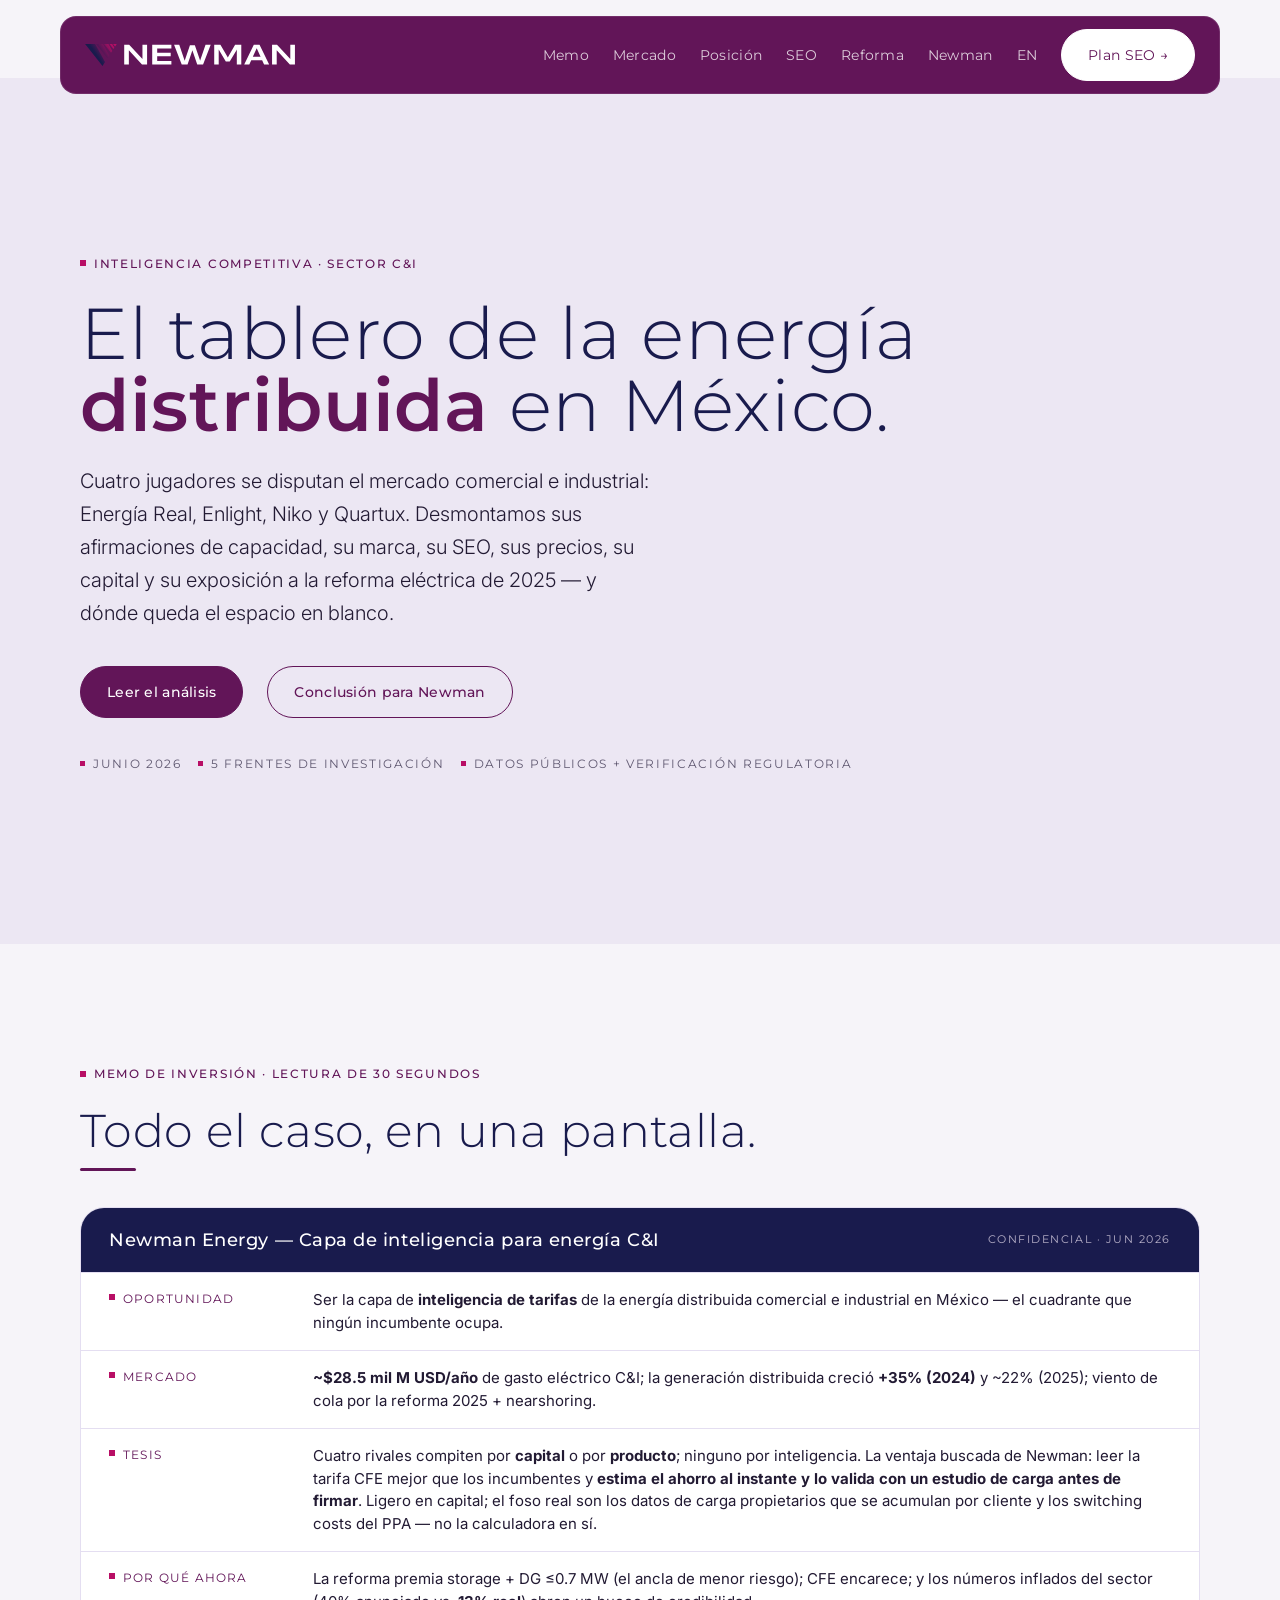
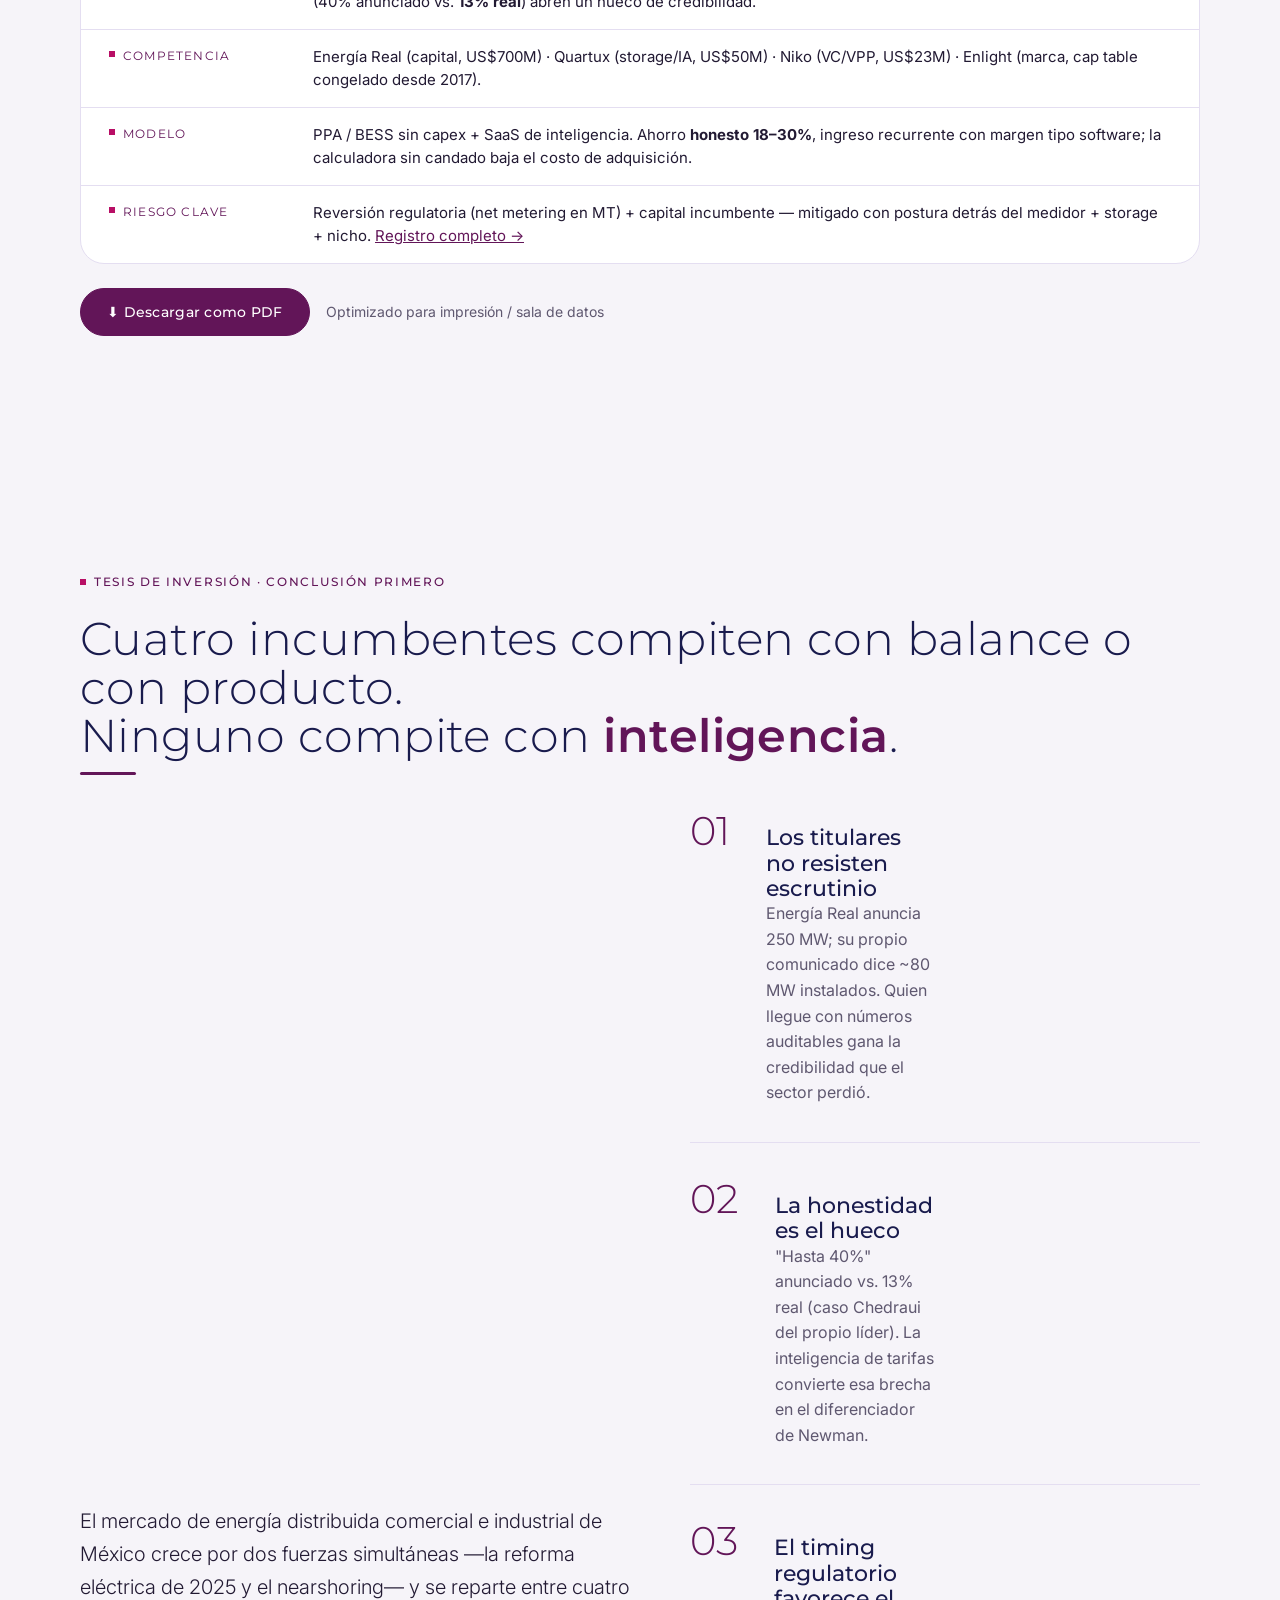
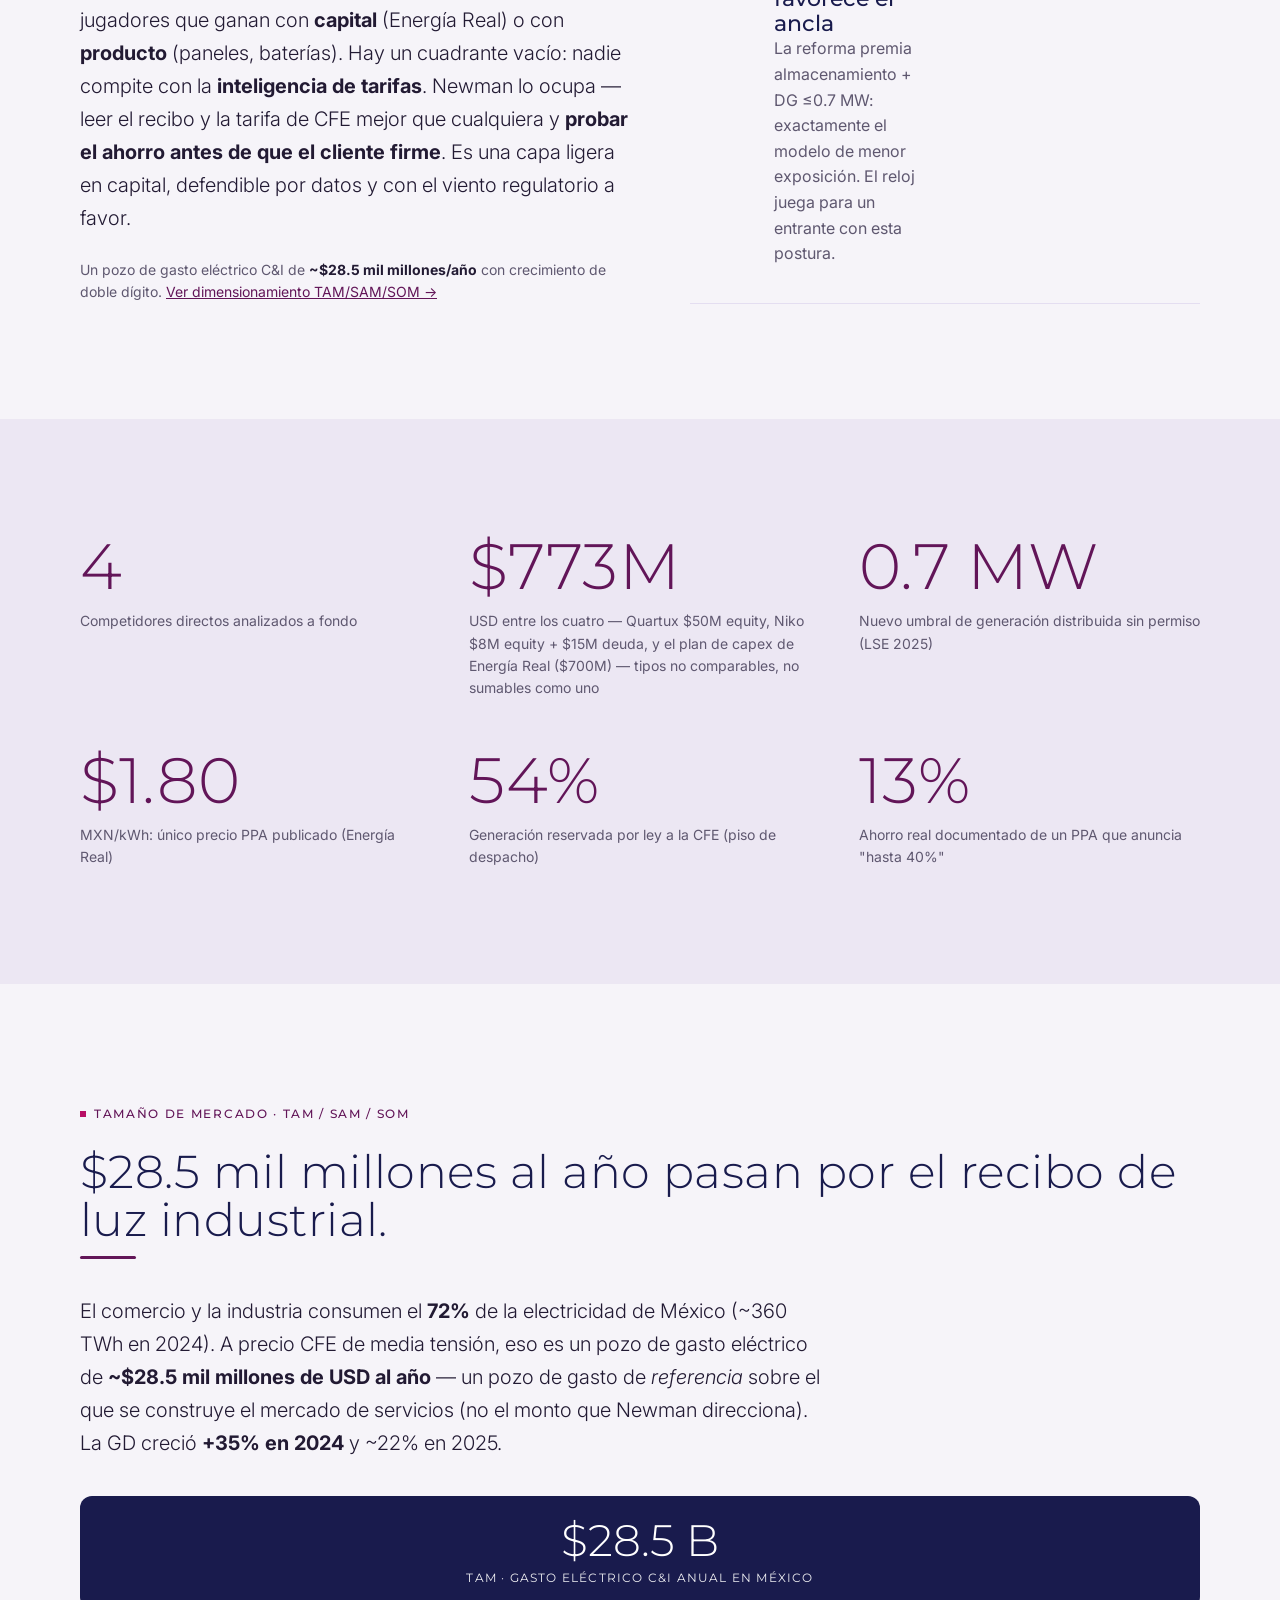
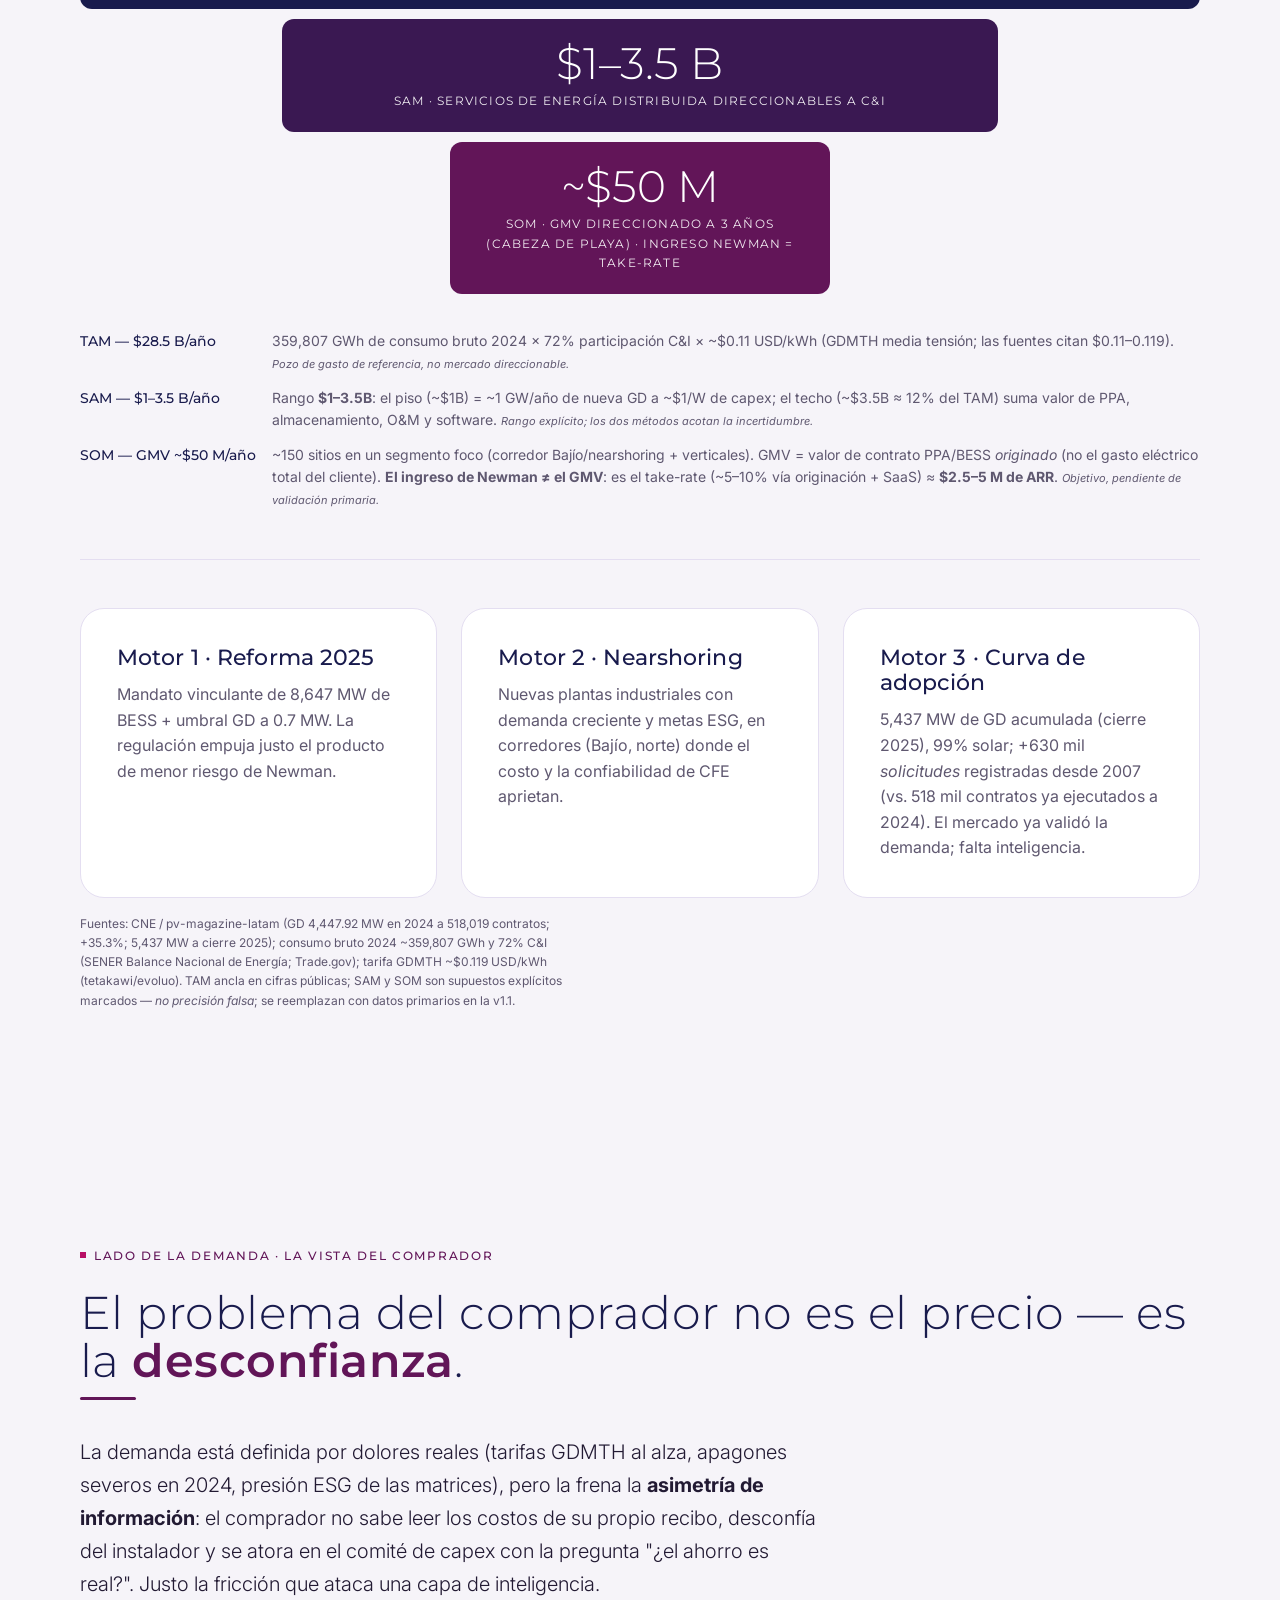
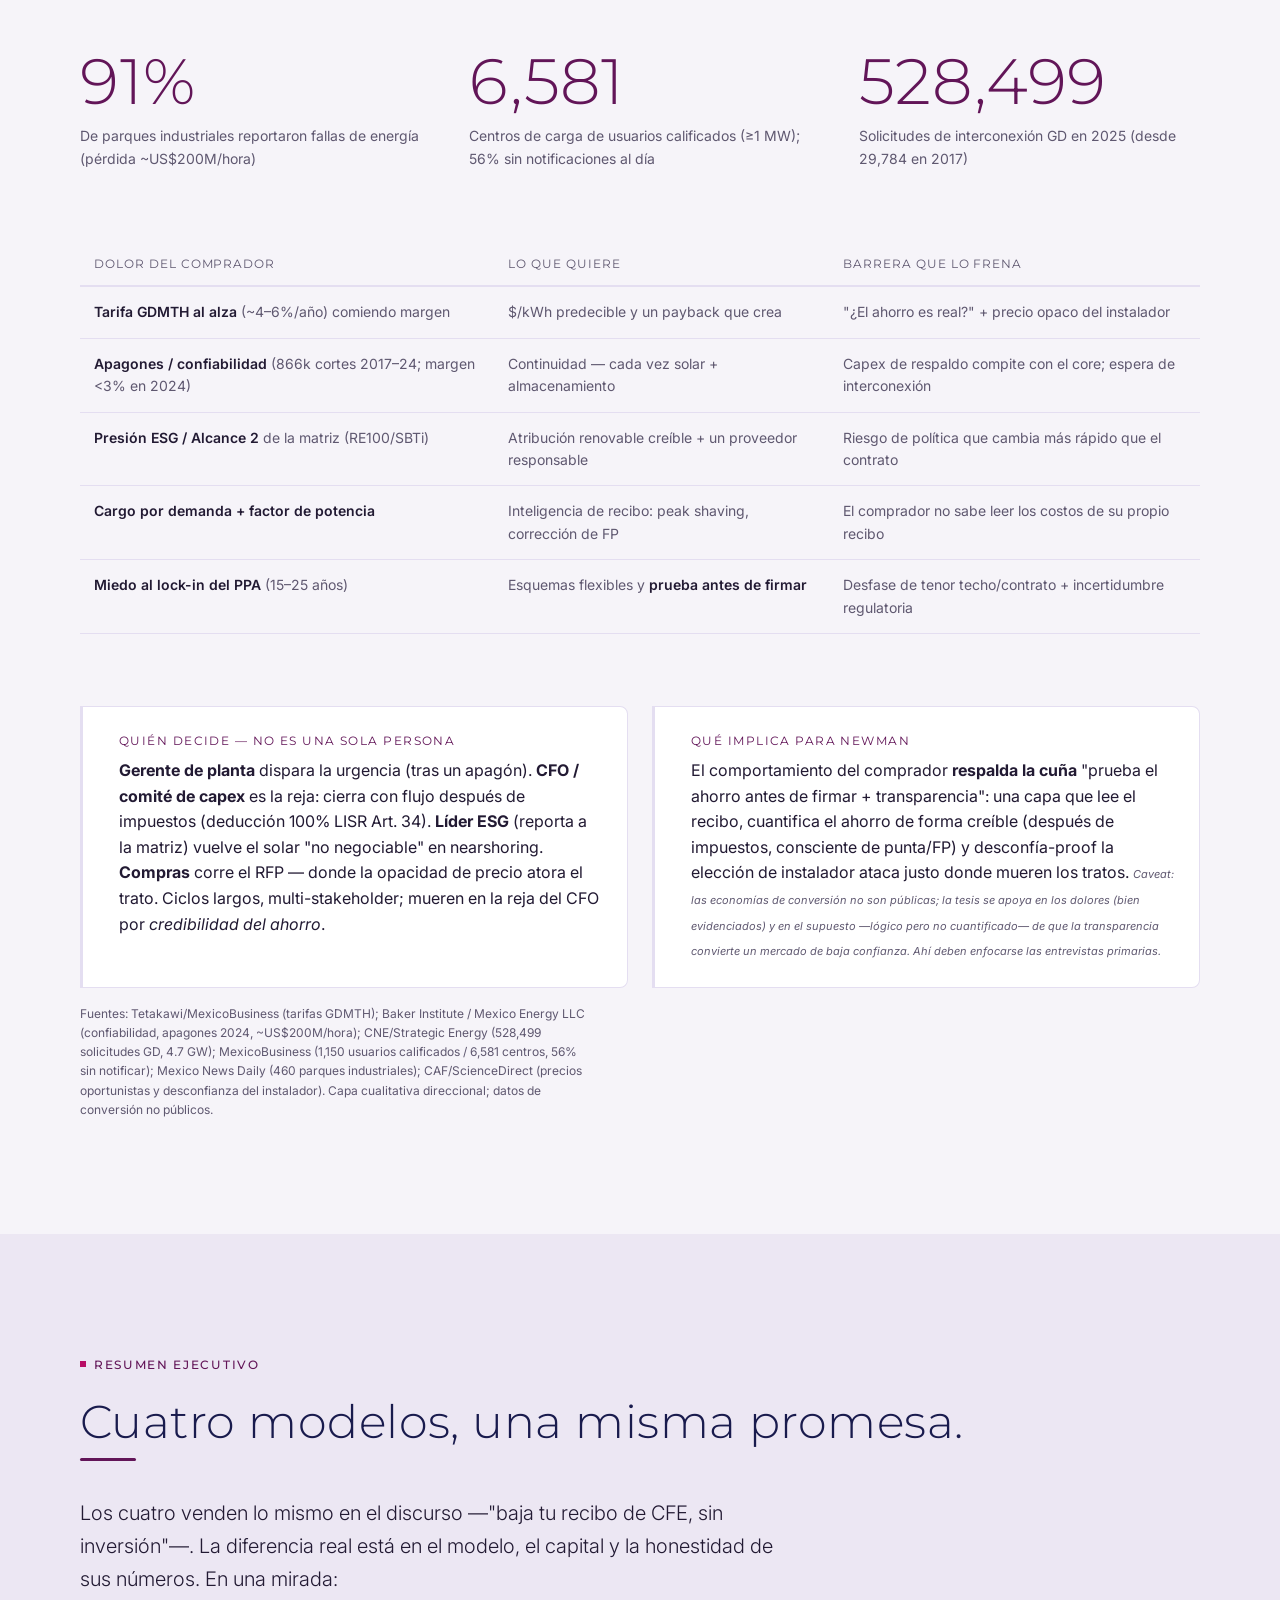
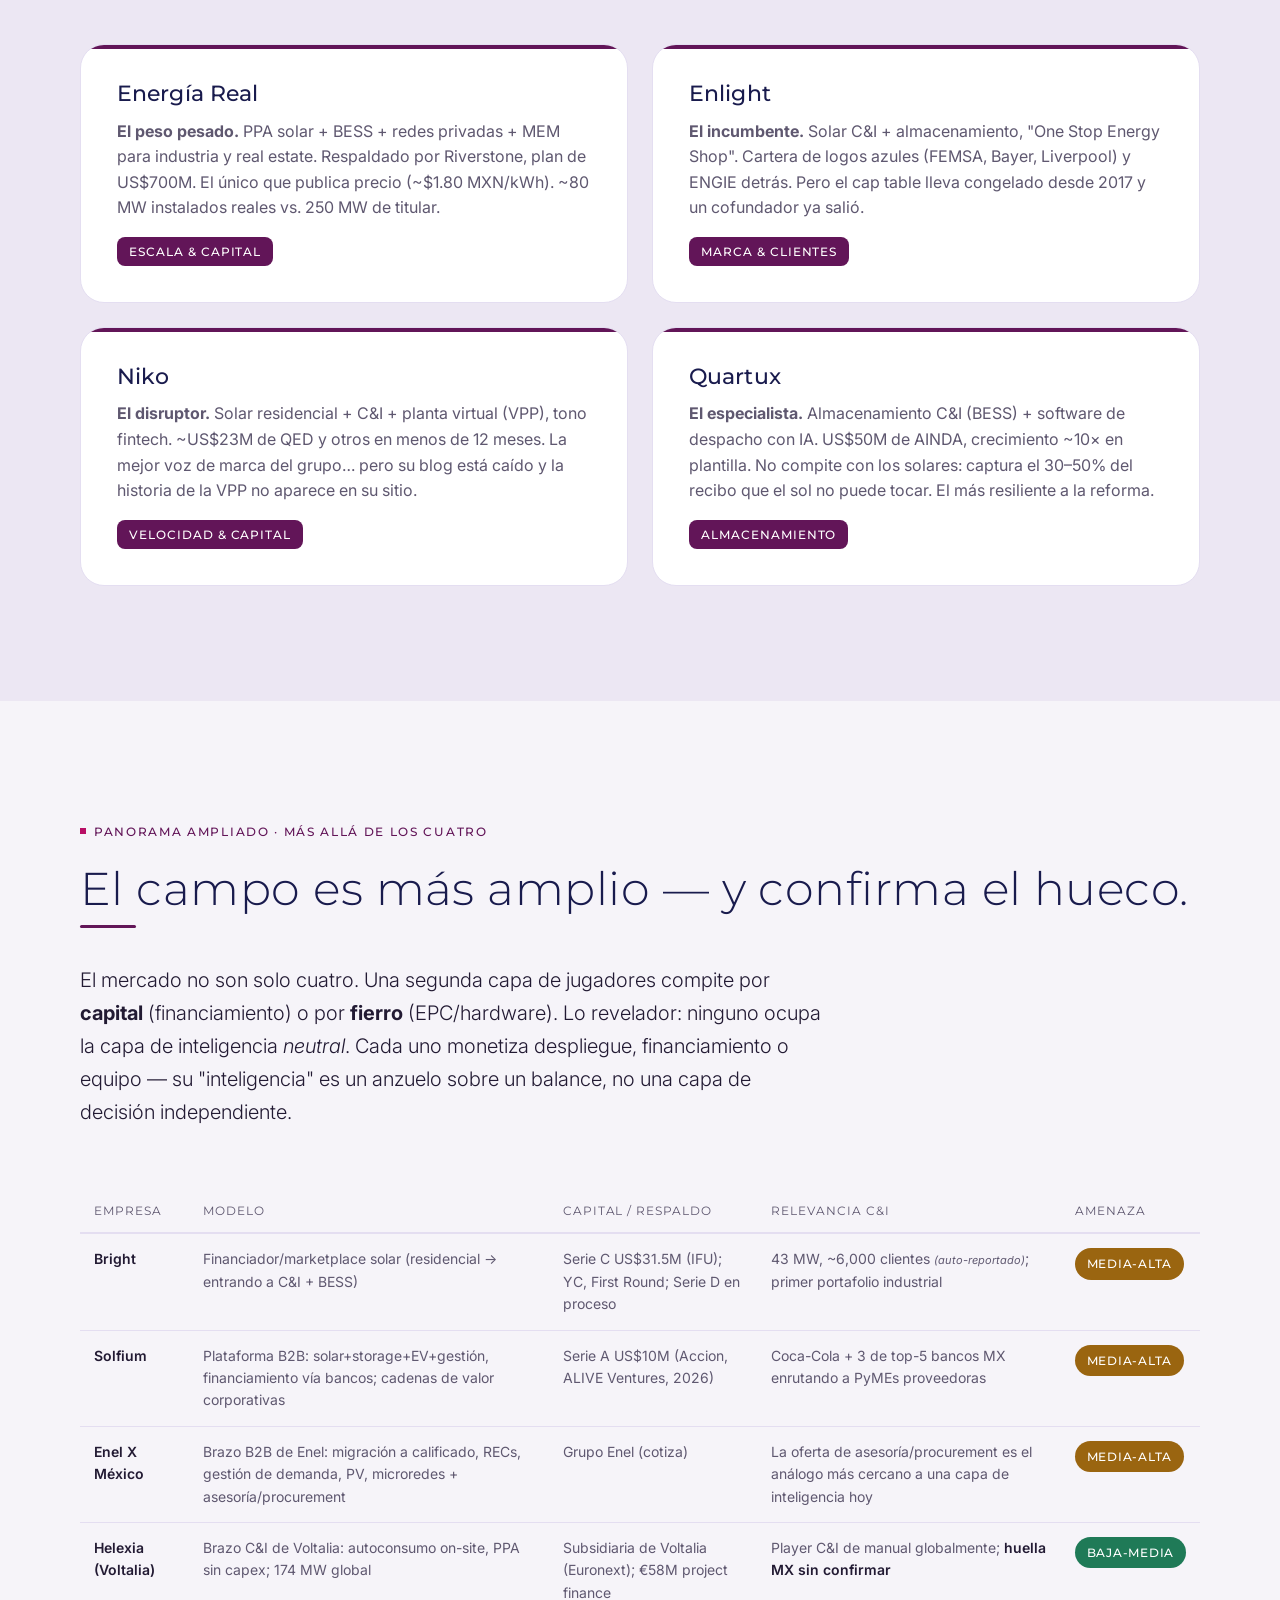
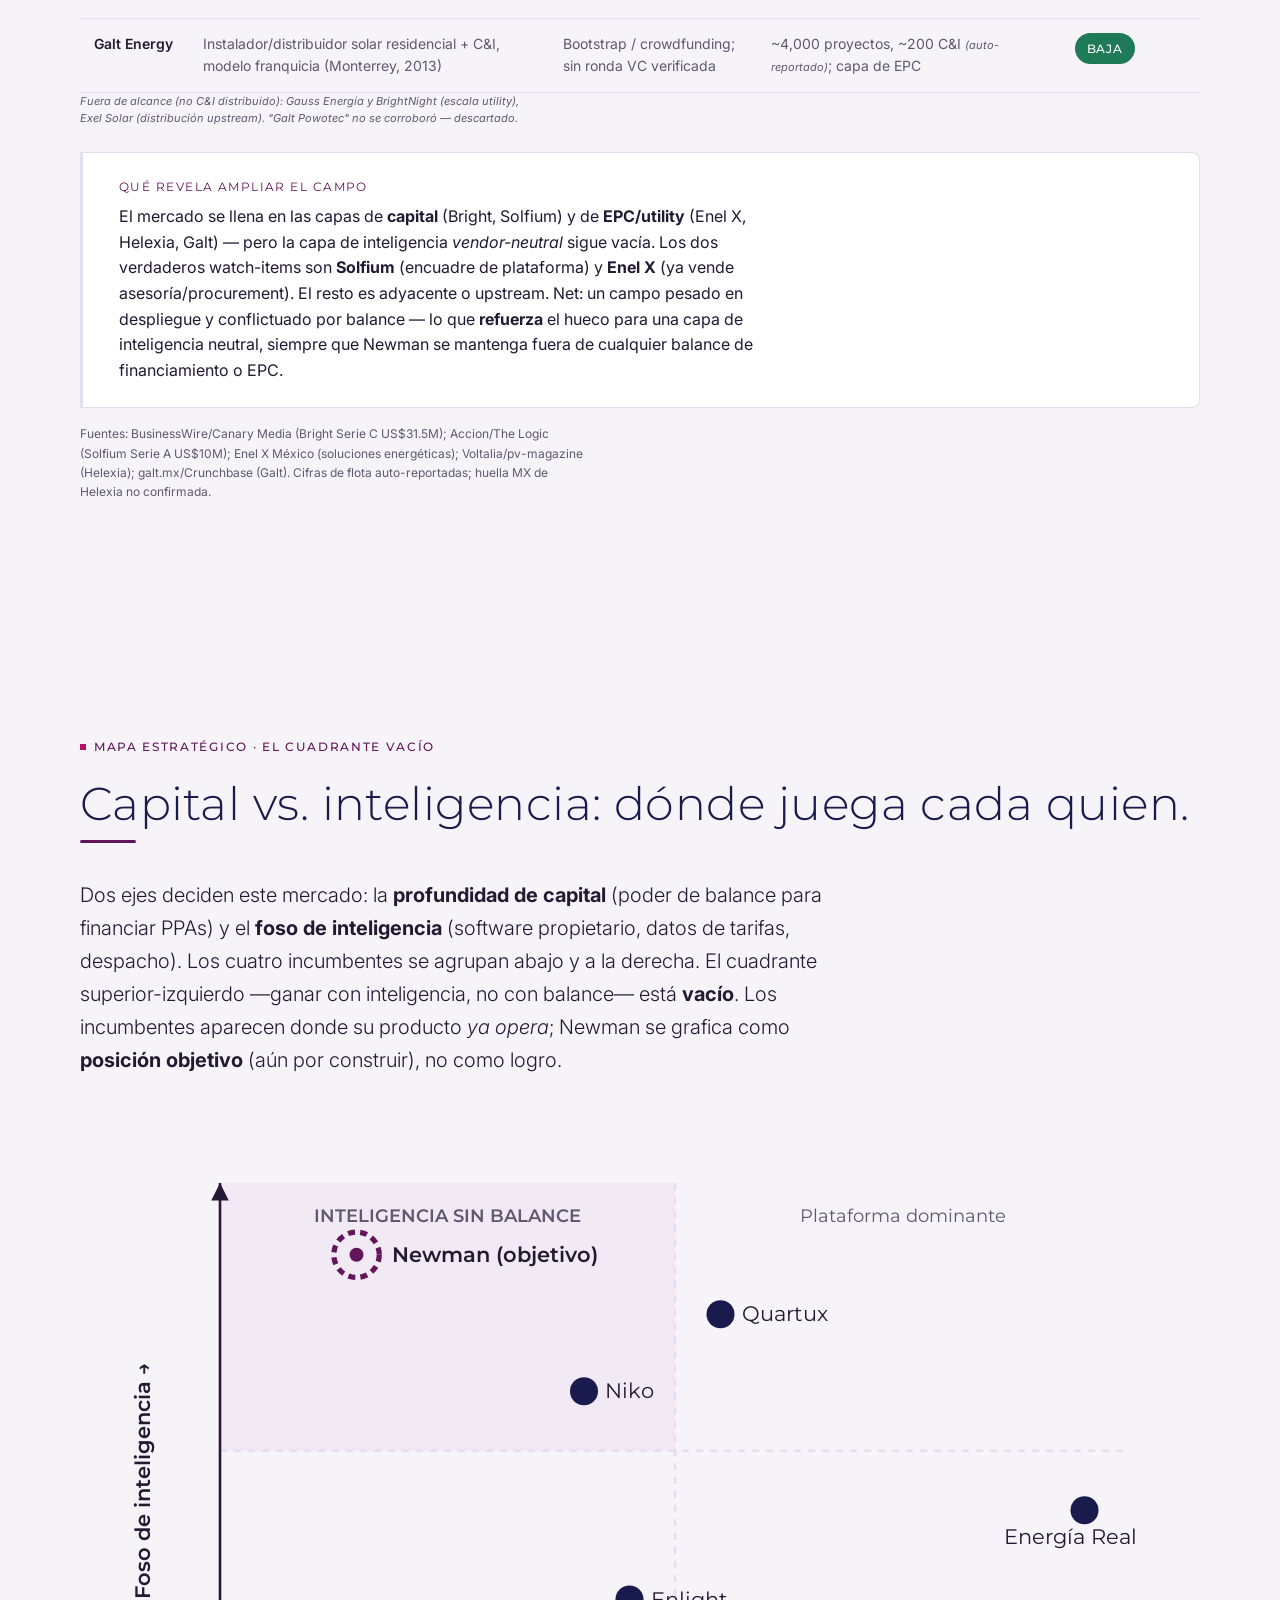
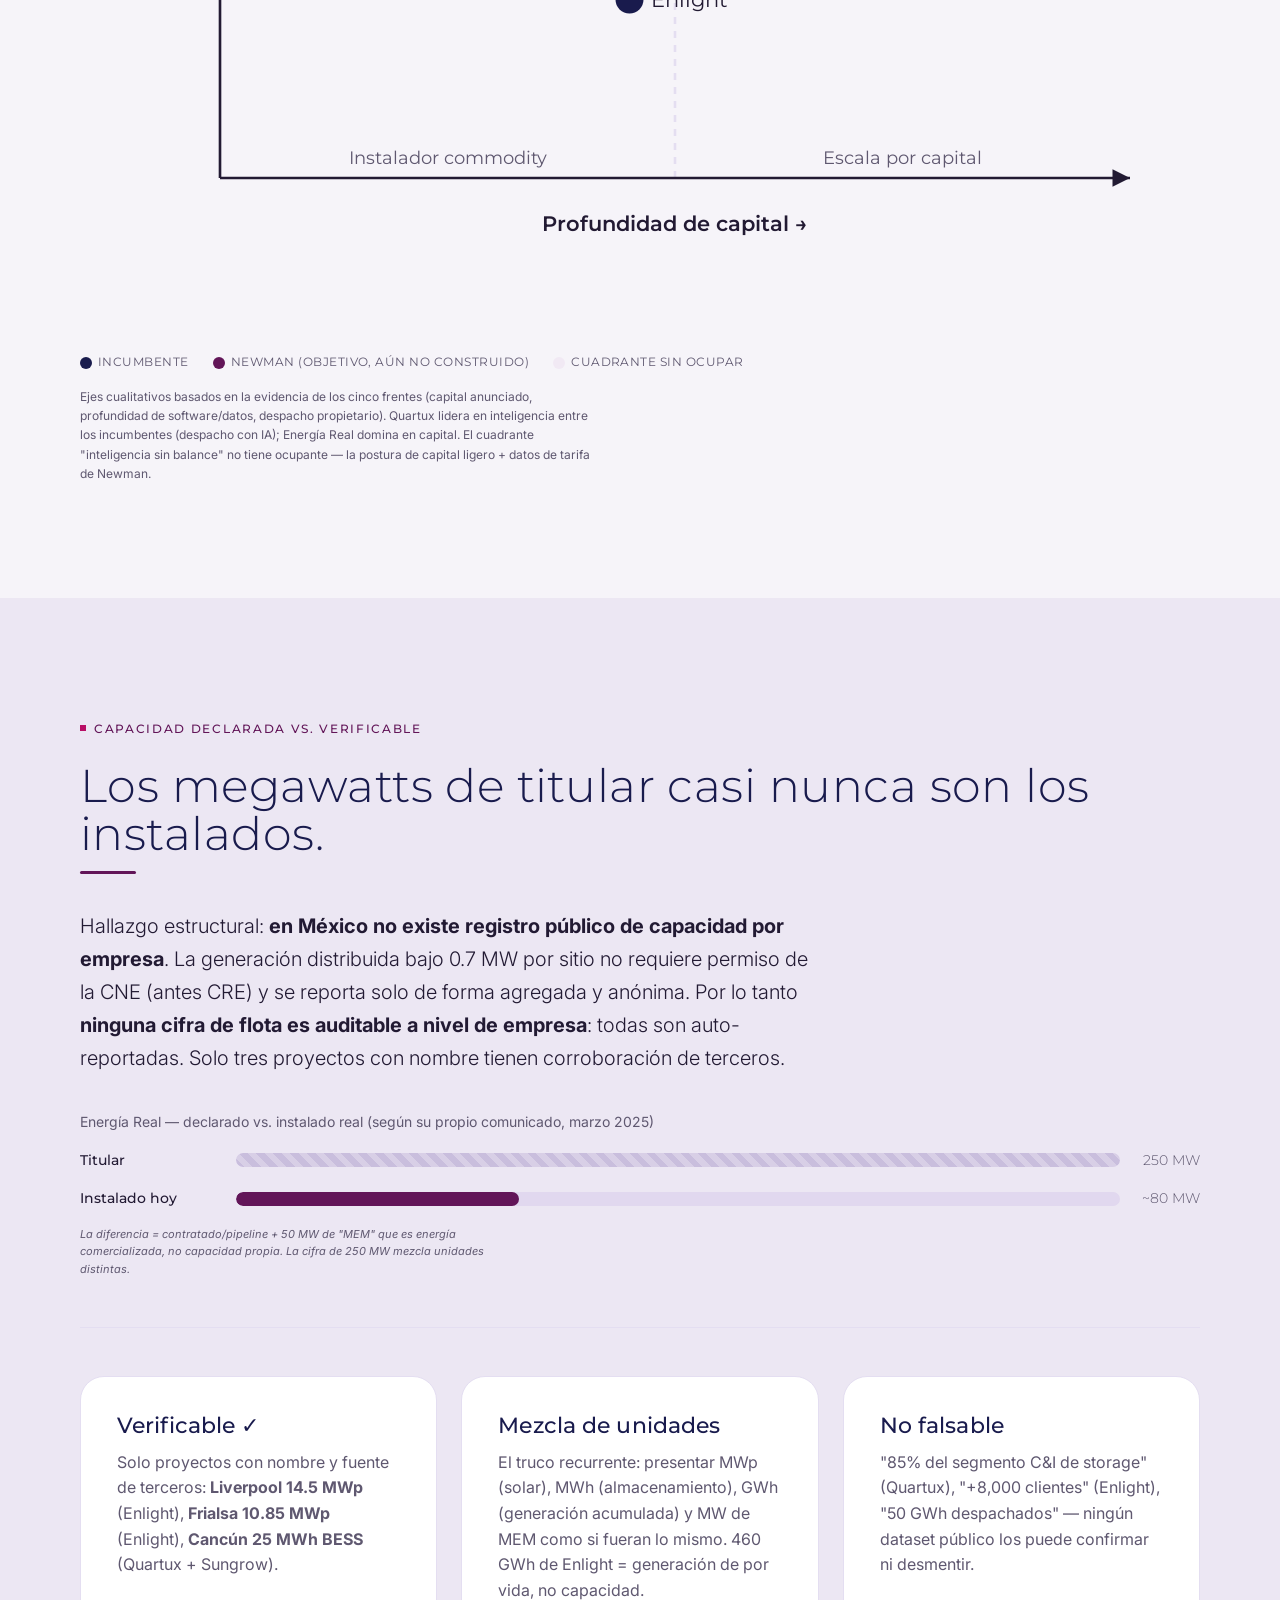
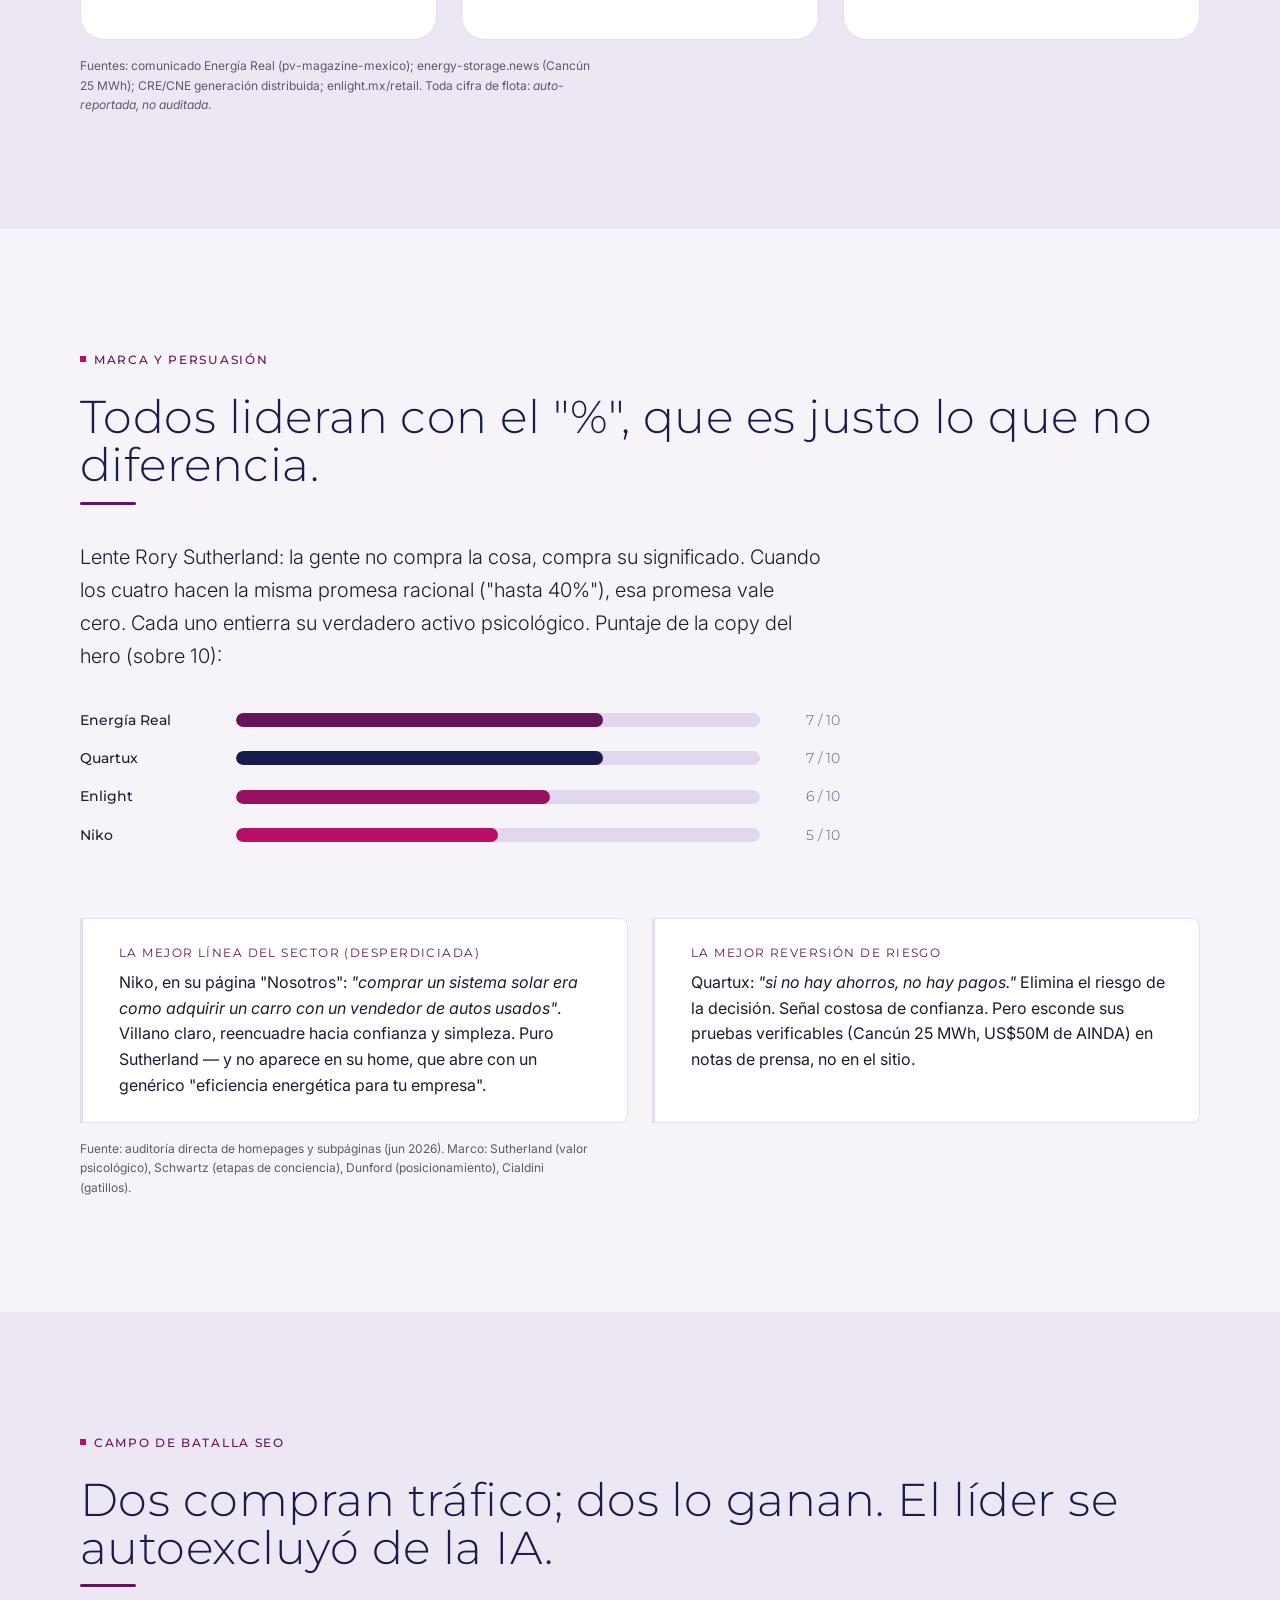
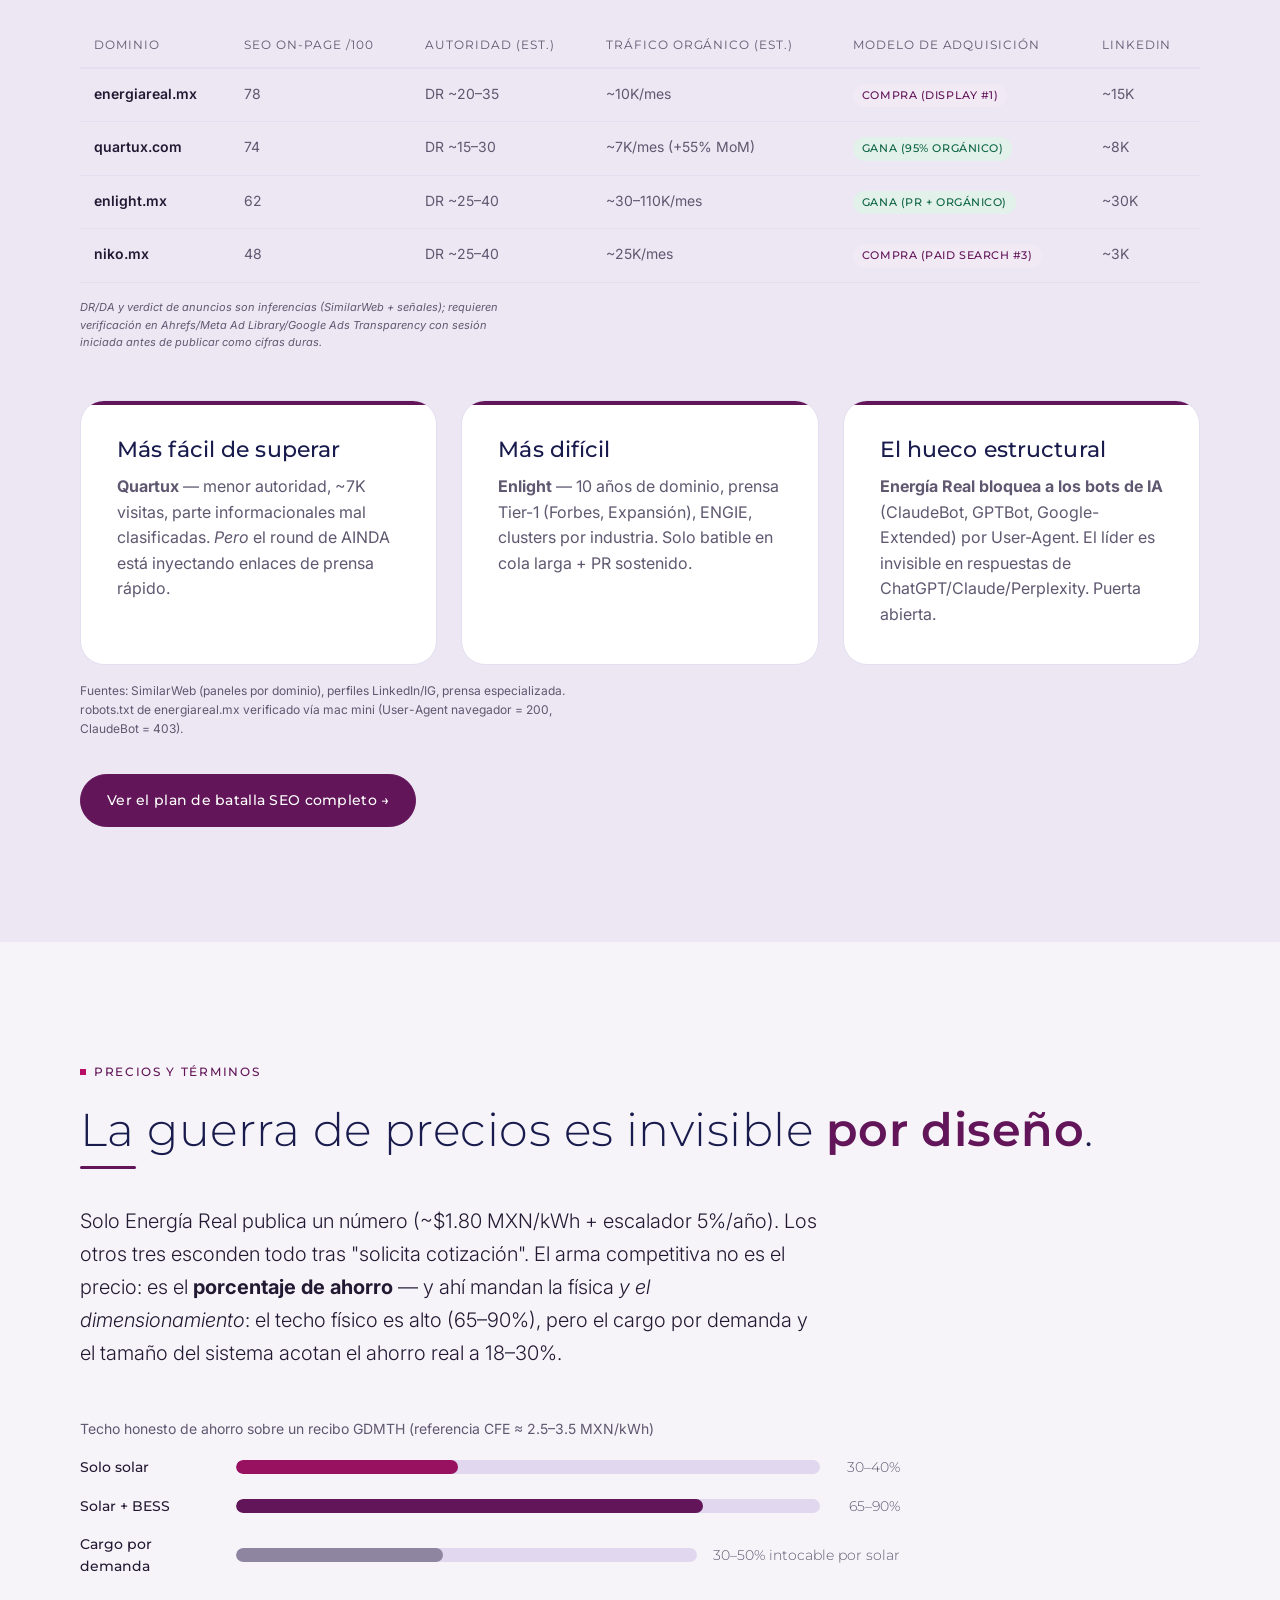
==== index.html @ 97452b2e "Iteration 20: primary-data finding — widening retail-wholesale markup (ES+EN) Computed live from New" ====
<!DOCTYPE html>
<html lang="es-MX">
<head>
<meta charset="UTF-8">
<meta name="viewport" content="width=device-width, initial-scale=1.0">
<title>Inteligencia Competitiva · Energía C&I México 2026 | Newman Energy</title>
<meta name="description" content="Análisis competitivo del sector de energía distribuida C&I en México 2026: Energía Real, Enlight, Niko y Quartux. Capacidad, marca, SEO, precios, capital y exposición regulatoria. Por Newman Energy.">
<meta property="og:title" content="Inteligencia Competitiva · Energía C&I México 2026">
<meta property="og:description" content="Capacidad verificada, precios, marca, SEO y reforma eléctrica. Los 4 jugadores del sector C&I en México, analizados.">
<meta property="og:type" content="article">
<meta property="og:url" content="https://lopezpalacios.github.io/newman-competitive-report/">
<meta property="og:image" content="https://lopezpalacios.github.io/newman-competitive-report/og-image.jpg">
<meta name="twitter:card" content="summary_large_image">
<meta name="twitter:title" content="Inteligencia Competitiva · Energía C&I México 2026">
<meta name="twitter:description" content="Capacidad verificada, precios, marca, SEO y reforma. Los 4 jugadores del sector C&I en México, analizados — y el hueco que ocupa Newman.">
<link rel="alternate" hreflang="es-mx" href="https://lopezpalacios.github.io/newman-competitive-report/">
<link rel="alternate" hreflang="en" href="https://lopezpalacios.github.io/newman-competitive-report/en.html">
<link rel="alternate" hreflang="x-default" href="https://lopezpalacios.github.io/newman-competitive-report/">
<link rel="preconnect" href="https://fonts.googleapis.com">
<link rel="preconnect" href="https://fonts.gstatic.com" crossorigin>
<link href="https://fonts.googleapis.com/css2?family=Montserrat:wght@200;300;400;500;600;700;800&family=Inter:wght@300;400;500;600&display=swap" rel="stylesheet">
<link rel="stylesheet" href="newman.css">
<style>
  /* ---- report-specific data-viz layer · v3 palette (solid accent, no gradient) ---- */
  .eyebrow-meta{display:flex;gap:var(--s-16);flex-wrap:wrap;font-family:var(--display);font-size:var(--text-label);letter-spacing:.14em;text-transform:uppercase;color:var(--muted);margin-top:var(--s-36)}
  .eyebrow-meta span{display:inline-flex;align-items:center;gap:var(--s-8)}
  .eyebrow-meta span::before{content:"";width:5px;height:5px;background:var(--magenta)}

  /* card with thin accent top edge (replaces old gradient card) */
  .card-top{position:relative;overflow:hidden}
  .card-top::before{content:"";position:absolute;inset:0 0 auto 0;height:4px;background:var(--accent)}

  /* horizontal bar chart */
  .chart{margin-top:var(--s-36)}
  .bar-row{display:grid;grid-template-columns:140px 1fr auto;align-items:center;gap:var(--s-16);margin-bottom:var(--s-16)}
  .bar-row .lbl{font-family:var(--display);font-size:var(--text-body-sm);font-weight:var(--w-med);color:var(--text)}
  .bar-track{position:relative;height:14px;background:#e1d8ef;border-radius:var(--r-pill);overflow:hidden}
  .bar-fill{position:absolute;inset:0 auto 0 0;width:0;border-radius:var(--r-pill);transition:width .9s cubic-bezier(.22,1,.36,1)}
  .bar-row .val{font-family:var(--display);font-size:var(--text-body-sm);font-weight:var(--w-light);color:var(--muted);min-width:64px;text-align:right}
  .bar-track.dual .bar-fill.claim{background:repeating-linear-gradient(45deg,#c9bedd,#c9bedd 6px,#d8cfe6 6px,#d8cfe6 12px);z-index:1}
  .bar-track.dual .bar-fill.real{background:var(--accent);z-index:2}
  .c-er{background:#621558}.c-en{background:#981060}.c-ni{background:#B80E65}.c-qx{background:#191B4D}.c-nm{background:#621558}.c-grey{background:#8E86A0}

  /* exposure heatmap matrix */
  .matrix{width:100%;border-collapse:separate;border-spacing:6px;margin-top:var(--s-24)}
  .matrix th{font-family:var(--display);font-weight:var(--w-reg);font-size:var(--text-label);letter-spacing:.1em;text-transform:uppercase;color:var(--muted);text-align:left;padding:8px}
  .matrix td{padding:14px 16px;border-radius:var(--r-sm);font-size:var(--text-body-sm);vertical-align:top;color:var(--muted)}
  .matrix td.co{font-family:var(--display);font-weight:var(--w-med);color:#fff;min-width:120px}
  .risk{font-family:var(--display);font-weight:var(--w-med);font-size:var(--text-label);letter-spacing:.06em;text-transform:uppercase;color:#fff;padding:6px 12px;border-radius:var(--r-pill);display:inline-block;white-space:nowrap}
  .risk.low{background:#1f7a57}.risk.med{background:#9a6510}.risk.high{background:#b3382c}.risk.adv{background:#0d6347}

  /* persuasion score dots */
  .score{display:inline-flex;gap:4px;vertical-align:middle}
  .score i{width:11px;height:11px;border-radius:50%;background:#ded5ea;display:inline-block}
  .score i.on{background:var(--accent)}

  /* data table */
  .dtable{width:100%;border-collapse:collapse;margin-top:var(--s-24);font-size:var(--text-body-sm)}
  .dtable th{font-family:var(--display);font-weight:var(--w-reg);font-size:var(--text-label);letter-spacing:.08em;text-transform:uppercase;color:var(--muted);text-align:left;padding:12px 14px;border-bottom:2px solid var(--line)}
  .dtable td{padding:14px 14px;border-bottom:1px solid var(--line);vertical-align:top;color:var(--muted)}
  .dtable tr:hover td{background:var(--accent-tint)}
  .dtable td strong{color:var(--text);font-weight:var(--w-semi)}
  .chip{display:inline-block;font-family:var(--display);font-size:11px;letter-spacing:.05em;text-transform:uppercase;padding:3px 9px;border-radius:var(--r-pill);font-weight:500}
  .chip.buy{background:var(--accent-tint);color:var(--accent)}.chip.earn{background:#e2f1ea;color:#0d6347}
  .chip.up{background:#e2f1ea;color:#0d6347}.chip.flat{background:#f6ece0;color:#8a5a06}

  /* callout */
  .callout{border-left:3px solid var(--accent);background:var(--surface);border:1px solid var(--line);border-left-width:3px;border-radius:0 var(--r-sm) var(--r-sm) 0;padding:var(--s-24) var(--s-24) var(--s-24) var(--s-36);margin-top:var(--s-24)}
  .callout .k{font-family:var(--display);font-size:var(--text-label);letter-spacing:.12em;text-transform:uppercase;color:var(--accent);display:block;margin-bottom:var(--s-8)}
  .callout p{color:var(--text)}

  /* network graph */
  .netwrap{margin-top:var(--s-36);overflow-x:auto}
  .netgraph{min-width:680px;width:100%;height:auto}
  .netgraph .edge{stroke:#cabfdd;stroke-width:1.5}
  .netgraph .edge.dim{stroke-dasharray:4 4;stroke:#d8cfe6}
  .netgraph .node-co{fill:#191B4D}
  .netgraph .node-inv{fill:#fff;stroke:#cabfdd;stroke-width:1.5}
  .netgraph .node-hw{fill:#F1E9F4;stroke:#621558;stroke-width:1.5}
  .netgraph text{font-family:var(--display);font-size:12px;fill:#221A33}
  .netgraph text.co{fill:#fff;font-weight:600}
  .netgraph text.sm{font-size:10px;fill:#5F5870}

  .legend{display:flex;gap:var(--s-24);flex-wrap:wrap;margin-top:var(--s-16);font-size:var(--text-label);color:var(--muted);font-family:var(--display);letter-spacing:.04em;text-transform:uppercase}
  .legend i{display:inline-block;width:12px;height:12px;border-radius:50%;margin-right:6px;vertical-align:middle}
  .conf{font-size:11px;color:var(--muted);font-style:italic}
  .src{font-size:12px;color:var(--muted);margin-top:var(--s-16)}
  .src a{color:var(--accent)}
  .tl-rule{height:1px;background:var(--line);margin:var(--s-48) 0;border:0}
  /* TAM/SAM/SOM funnel */
  .funnel{margin-top:var(--s-36);display:flex;flex-direction:column;gap:10px;align-items:center}
  .frow{position:relative;color:#fff;border-radius:var(--r-input);padding:22px 28px;text-align:center;transition:width .9s cubic-bezier(.22,1,.36,1)}
  .frow .v{font-family:var(--display);font-weight:var(--w-light);font-size:clamp(28px,4vw,44px);line-height:1}
  .frow .l{font-family:var(--display);font-size:12px;letter-spacing:.1em;text-transform:uppercase;margin-top:6px;opacity:.92}
  .frow.tam{width:100%;background:#191B4D}
  .frow.sam{width:64%;background:#3A1852}
  .frow.som{width:34%;background:#621558}
  .assume{display:grid;grid-template-columns:auto 1fr;gap:var(--s-12) var(--s-16);margin-top:var(--s-36);font-size:var(--text-body-sm)}
  .assume .t{font-family:var(--display);font-weight:var(--w-med);color:var(--navy);white-space:nowrap}
  .assume .d{color:var(--muted)}
  @media (max-width:860px){.bar-row{grid-template-columns:104px 1fr auto}.frow.sam,.frow.som{width:100%}.assume{grid-template-columns:1fr}.assume .t{margin-top:var(--s-8)}}
  /* references appendix */
  .refgroup{margin-bottom:var(--s-36)}
  .refgroup h4{font-family:var(--display);font-weight:var(--w-med);font-size:var(--text-label);letter-spacing:.1em;text-transform:uppercase;color:var(--accent);margin-bottom:var(--s-12);display:flex;align-items:center;gap:var(--s-8)}
  .refgroup h4::before{content:"";width:6px;height:6px;background:var(--magenta);flex:none}
  .ref{display:grid;grid-template-columns:30px 1fr;gap:var(--s-12);padding:10px 0;border-bottom:1px solid var(--line);font-size:var(--text-body-sm)}
  .ref .n{font-family:var(--display);color:var(--accent);font-weight:var(--w-semi)}
  .ref a{color:var(--accent);word-break:break-word}
  .ref .what{display:block;color:var(--muted);margin-top:3px;font-size:12.5px}
  /* porter five forces — plus layout */
  .forces{display:grid;grid-template-columns:repeat(3,1fr);gap:var(--s-16);margin-top:var(--s-36)}
  .forces .f-top{grid-column:2;grid-row:1}
  .forces .f-left{grid-column:1;grid-row:2}
  .forces .f-mid{grid-column:2;grid-row:2}
  .forces .f-right{grid-column:3;grid-row:2}
  .forces .f-bot{grid-column:2;grid-row:3}
  .force{background:var(--surface);border:1px solid var(--line);border-radius:var(--r-card);padding:var(--s-24)}
  .force.mid{background:var(--navy);border-color:var(--navy)}
  .force h4{font-family:var(--display);font-size:16px;font-weight:var(--w-med);color:var(--navy);display:flex;justify-content:space-between;align-items:center;gap:var(--s-8)}
  .force.mid h4{color:#fff}
  .force p{font-size:13px;color:var(--muted);margin-top:10px;max-width:none}
  .force.mid p{color:var(--on-dark)}
  @media (max-width:860px){.forces{grid-template-columns:1fr}.forces>*{grid-column:1!important;grid-row:auto!important}}
  /* investment memo card */
  .memo{border:1px solid var(--line);border-radius:var(--r-card);overflow:hidden;background:var(--surface);margin-top:var(--s-36)}
  .memo .head{background:var(--navy);color:#fff;padding:18px 28px;display:flex;justify-content:space-between;align-items:center;flex-wrap:wrap;gap:var(--s-8)}
  .memo .head .t{font-family:var(--display);font-weight:var(--w-med);letter-spacing:.03em;font-size:18px;color:#fff}
  .memo .head .tag{font-family:var(--display);font-size:11px;letter-spacing:.14em;text-transform:uppercase;color:var(--on-dark-muted)}
  .memo .row{display:grid;grid-template-columns:180px 1fr;gap:var(--s-24);padding:16px 28px;border-top:1px solid var(--line)}
  .memo .row .k{font-family:var(--display);font-size:12px;letter-spacing:.1em;text-transform:uppercase;color:var(--accent);display:flex;align-items:flex-start;gap:var(--s-8)}
  .memo .row .k::before{content:"";width:6px;height:6px;background:var(--magenta);flex:none;margin-top:5px}
  .memo .row .v{color:var(--text);font-size:15px;line-height:1.5}
  @media (max-width:860px){.memo .row{grid-template-columns:1fr;gap:6px}}
  /* print / PDF — clean export for the deal room */
  @media print{
    .nav,.toasts,.skip,.cta,.hero .eyebrow-meta{display:none!important}
    *{-webkit-print-color-adjust:exact;print-color-adjust:exact}
    body{background:#fff}
    .section{padding-block:22px!important}
    .hero,.panel{background:#fff!important}
    .hero .wrap{padding-block:24px!important}
    h1{font-size:34px!important}
    .h-lg{font-size:26px!important}
    .card,.callout,.dtable,.memo,.forces,.funnel,.netgraph,.stats,.principle,.assume{break-inside:avoid}
    h2,h3,h4,.kicker{break-after:avoid}
    .footer{background:#fff!important}
    .footer a,.footer .muted,.footer .caps,.footer .end{color:#333!important}
    a{text-decoration:none}
    #fuentes{break-before:page}
  }
</style>
</head>
<body>
<a href="#main" class="skip">Saltar al contenido</a>

<!-- ===================== NAV ===================== -->
<nav class="nav" aria-label="Principal">
  <div class="row">
    <a href="#top" class="brand" aria-label="Newman Energy — inicio">
      <svg viewBox="0 0 1865.2 185.03" height="20" role="img" aria-label="Newman">
        <defs><linearGradient id="nm" x1="65.13" y1="98.26" x2="220.81" y2="-6.74" gradientUnits="userSpaceOnUse">
          <stop offset=".15" stop-color="#191b4d"/><stop offset="1" stop-color="#b80e65"/></linearGradient></defs>
        <g class="word" fill="#fff">
          <path d="M329.74,6.8h41.71l111.77,119.15V6.8h38.95v165.93h-42.87l-110.39-119.15v119.15h-39.18V6.8Z"/>
          <path d="M607.21,37.45v36.41h113.62v28.12h-113.62v40.1h119.38v30.65h-161.32V6.8h161.32v30.65h-119.38Z"/>
          <path d="M1057.29,6.8l-64.3,165.93h-49.09l-38.03-111.77-2.77-8.99-2.54,8.99-38.03,111.77h-49.09L749.16,6.8h43.56l45.63,133.44,44.25-129.06h41.25l41.25,120.07,3,8.99,3.22-9.22,42.41-124.22h43.56Z"/>
          <path d="M1086.78,6.8h52.08l57.85,99.1,4.15,6.68,61.76-105.78h51.86v165.93h-37.57V47.13l-5.07,8.76-54.62,90.8h-32.96l-59.69-99.56v125.6h-37.79V6.8Z"/>
          <path d="M1489.85,136.78h-91.49l-16.36,35.95h-42.87L1419.79,6.8h48.17l80.89,165.93h-42.63l-16.36-35.95ZM1476.72,107.97l-32.5-71.44-32.73,71.44h65.22Z"/>
          <path d="M1573.27,6.8h41.71l111.77,119.15V6.8h38.95v165.93h-42.87l-110.39-119.15v119.15h-39.18V6.8Z"/>
        </g>
        <g fill="url(#nm)">
          <polygon points="2.47 3.06 0 0 85.76 0 86.47 1.3 168.41 152.36 147.28 185.03 2.47 3.06"/>
          <polygon points="95.54 3.04 93.17 0 151.49 0 152.2 1.33 204.39 96.74 188.98 120.56 95.54 3.04"/>
          <polygon points="161.87 3.07 159.39 0 197.72 0 198.42 1.33 229.39 58.08 218.74 74.54 161.87 3.07"/>
          <polygon points="205.52 0 228.73 0 246.42 31.75 239.32 42.72 205.52 0"/>
          <polygon points="236.11 0 266.95 0 253.06 21.48 236.11 0"/>
        </g>
      </svg>
    </a>
    <div class="links">
      <a href="#memo-inversion">Memo</a>
      <a href="#mercado">Mercado</a>
      <a href="#posicionamiento">Posición</a>
      <a href="#seo">SEO</a>
      <a href="#reforma">Reforma</a>
      <a href="#newman">Newman</a>
      <a href="en.html" aria-label="English version">EN</a>
      <a href="seo.html" class="btn">Plan SEO →</a>
    </div>
    <button class="burger" aria-label="Menú" aria-expanded="false">☰</button>
  </div>
</nav>

<main id="main">
<span id="top"></span>

<!-- ===================== HERO ===================== -->
<header class="hero">
  <div class="wrap">
    <p class="kicker">Inteligencia Competitiva · Sector C&I</p>
    <h1>El tablero de la energía<br><b>distribuida</b> en México.</h1>
    <p class="lead">Cuatro jugadores se disputan el mercado comercial e industrial: Energía Real, Enlight, Niko y Quartux. Desmontamos sus afirmaciones de capacidad, su marca, su SEO, sus precios, su capital y su exposición a la reforma eléctrica de 2025 — y dónde queda el espacio en blanco.</p>
    <div class="cta">
      <a href="#resumen" class="btn">Leer el análisis</a>
      <a href="#newman" class="btn-outline">Conclusión para Newman</a>
    </div>
    <div class="eyebrow-meta">
      <span>Junio 2026</span>
      <span>5 frentes de investigación</span>
      <span>Datos públicos + verificación regulatoria</span>
    </div>
  </div>
</header>

<!-- ===================== MEMO DE INVERSIÓN (30 SEG) ===================== -->
<section class="section" id="memo-inversion">
  <div class="wrap">
    <p class="kicker">Memo de inversión · Lectura de 30 segundos</p>
    <h2 class="h-lg">Todo el caso, en una pantalla.</h2>
    <div class="section-rule"></div>
    <div class="memo" data-reveal>
      <div class="head"><span class="t">Newman Energy — Capa de inteligencia para energía C&I</span><span class="tag">Confidencial · Jun 2026</span></div>
      <div class="row"><div class="k">Oportunidad</div><div class="v">Ser la capa de <strong>inteligencia de tarifas</strong> de la energía distribuida comercial e industrial en México — el cuadrante que ningún incumbente ocupa.</div></div>
      <div class="row"><div class="k">Mercado</div><div class="v"><strong>~$28.5 mil M USD/año</strong> de gasto eléctrico C&I; la generación distribuida creció <strong>+35% (2024)</strong> y ~22% (2025); viento de cola por la reforma 2025 + nearshoring.</div></div>
      <div class="row"><div class="k">Tesis</div><div class="v">Cuatro rivales compiten por <strong>capital</strong> o por <strong>producto</strong>; ninguno por inteligencia. La ventaja buscada de Newman: leer la tarifa CFE mejor que los incumbentes y <strong>estima el ahorro al instante y lo valida con un estudio de carga antes de firmar</strong>. Ligero en capital; el foso real son los datos de carga propietarios que se acumulan por cliente y los switching costs del PPA — no la calculadora en sí.</div></div>
      <div class="row"><div class="k">Por qué ahora</div><div class="v">La reforma premia storage + DG ≤0.7 MW (el ancla de menor riesgo); CFE encarece; y los números inflados del sector (40% anunciado vs. <strong>13% real</strong>) abren un hueco de credibilidad.</div></div>
      <div class="row"><div class="k">Competencia</div><div class="v">Energía Real (capital, US$700M) · Quartux (storage/IA, US$50M) · Niko (VC/VPP, US$23M) · Enlight (marca, cap table congelado desde 2017).</div></div>
      <div class="row"><div class="k">Modelo</div><div class="v">PPA / BESS sin capex + SaaS de inteligencia. Ahorro <strong>honesto 18–30%</strong>, ingreso recurrente con margen tipo software; la calculadora sin candado baja el costo de adquisición.</div></div>
      <div class="row"><div class="k">Riesgo clave</div><div class="v">Reversión regulatoria (net metering en MT) + capital incumbente — mitigado con postura detrás del medidor + storage + nicho. <a href="#riesgos" style="color:var(--accent)">Registro completo →</a></div></div>
    </div>
    <div style="margin-top:var(--s-24);display:flex;gap:var(--s-16);align-items:center;flex-wrap:wrap">
      <button class="btn" onclick="window.print()">⬇ Descargar como PDF</button>
      <span class="muted">Optimizado para impresión / sala de datos</span>
    </div>
  </div>
</section>

<!-- ===================== TESIS DE INVERSIÓN (BLUF) ===================== -->
<section class="section" id="tesis-inversion">
  <div class="wrap">
    <p class="kicker">Tesis de inversión · Conclusión primero</p>
    <h2 class="h-lg">Cuatro incumbentes compiten con balance o con producto.<br>Ninguno compite con <b style="color:var(--accent);font-weight:var(--w-semi)">inteligencia</b>.</h2>
    <div class="section-rule"></div>
    <div class="split">
      <div>
        <p class="lead">El mercado de energía distribuida comercial e industrial de México crece por dos fuerzas simultáneas —la reforma eléctrica de 2025 y el nearshoring— y se reparte entre cuatro jugadores que ganan con <strong>capital</strong> (Energía Real) o con <strong>producto</strong> (paneles, baterías). Hay un cuadrante vacío: nadie compite con la <strong>inteligencia de tarifas</strong>. Newman lo ocupa — leer el recibo y la tarifa de CFE mejor que cualquiera y <strong>probar el ahorro antes de que el cliente firme</strong>. Es una capa ligera en capital, defendible por datos y con el viento regulatorio a favor.</p>
        <p class="muted" style="margin-top:var(--s-24)">Un pozo de gasto eléctrico C&I de <strong style="color:var(--text)">~$28.5 mil millones/año</strong> con crecimiento de doble dígito. <a href="#mercado" style="color:var(--accent)">Ver dimensionamiento TAM/SAM/SOM →</a></p>
      </div>
      <div>
        <div class="principles" style="margin-top:0;border-top:0">
          <div class="principle" style="padding-top:0"><div class="idx">01</div><div><h3>Los titulares no resisten escrutinio</h3><p>Energía Real anuncia 250 MW; su propio comunicado dice ~80 MW instalados. Quien llegue con números auditables gana la credibilidad que el sector perdió.</p></div></div>
          <div class="principle"><div class="idx">02</div><div><h3>La honestidad es el hueco</h3><p>"Hasta 40%" anunciado vs. 13% real (caso Chedraui del propio líder). La inteligencia de tarifas convierte esa brecha en el diferenciador de Newman.</p></div></div>
          <div class="principle"><div class="idx">03</div><div><h3>El timing regulatorio favorece el ancla</h3><p>La reforma premia almacenamiento + DG ≤0.7 MW: exactamente el modelo de menor exposición. El reloj juega para un entrante con esta postura.</p></div></div>
        </div>
      </div>
    </div>
  </div>
</section>

<!-- ===================== STAT BAND ===================== -->
<section class="section panel">
  <div class="wrap">
    <div class="stats" data-reveal>
      <div class="stat"><div class="num" data-to="4">0</div><small>Competidores directos analizados a fondo</small></div>
      <div class="stat"><div class="num" data-to="$773M">0</div><small>USD entre los cuatro — Quartux $50M equity, Niko $8M equity + $15M deuda, y el plan de capex de Energía Real ($700M) — tipos no comparables, no sumables como uno</small></div>
      <div class="stat"><div class="num" data-to="0.7 MW">0</div><small>Nuevo umbral de generación distribuida sin permiso (LSE 2025)</small></div>
    </div>
    <div class="stats" data-reveal style="margin-top:var(--s-48)">
      <div class="stat"><div class="num" data-to="$1.80">0</div><small>MXN/kWh: único precio PPA publicado (Energía Real)</small></div>
      <div class="stat"><div class="num" data-to="54%">0</div><small>Generación reservada por ley a la CFE (piso de despacho)</small></div>
      <div class="stat"><div class="num" data-to="13%">0</div><small>Ahorro real documentado de un PPA que anuncia "hasta 40%"</small></div>
    </div>
  </div>
</section>

<!-- ===================== TAMAÑO DE MERCADO ===================== -->
<section class="section" id="mercado">
  <div class="wrap">
    <p class="kicker">Tamaño de mercado · TAM / SAM / SOM</p>
    <h2 class="h-lg">$28.5 mil millones al año pasan por el recibo de luz industrial.</h2>
    <div class="section-rule"></div>
    <p class="lead" style="max-width:62ch">El comercio y la industria consumen el <strong>72%</strong> de la electricidad de México (~360 TWh en 2024). A precio CFE de media tensión, eso es un pozo de gasto eléctrico de <strong>~$28.5 mil millones de USD al año</strong> — un pozo de gasto de <em>referencia</em> sobre el que se construye el mercado de servicios (no el monto que Newman direcciona). La GD creció <strong>+35% en 2024</strong> y ~22% en 2025.</p>

    <div class="funnel" data-reveal>
      <div class="frow tam"><div class="v">$28.5 B</div><div class="l">TAM · Gasto eléctrico C&I anual en México</div></div>
      <div class="frow sam"><div class="v">$1–3.5 B</div><div class="l">SAM · Servicios de energía distribuida direccionables a C&I</div></div>
      <div class="frow som"><div class="v">~$50 M</div><div class="l">SOM · GMV direccionado a 3 años (cabeza de playa) · ingreso Newman = take-rate</div></div>
    </div>

    <div class="assume">
      <div class="t">TAM — $28.5 B/año</div>
      <div class="d">359,807 GWh de consumo bruto 2024 × 72% participación C&I × ~$0.11 USD/kWh (GDMTH media tensión; las fuentes citan $0.11–0.119). <span class="conf">Pozo de gasto de referencia, no mercado direccionable.</span></div>
      <div class="t">SAM — $1–3.5 B/año</div>
      <div class="d">Rango <strong>$1–3.5B</strong>: el piso (~$1B) = ~1 GW/año de nueva GD a ~$1/W de capex; el techo (~$3.5B ≈ 12% del TAM) suma valor de PPA, almacenamiento, O&M y software. <span class="conf">Rango explícito; los dos métodos acotan la incertidumbre.</span></div>
      <div class="t">SOM — GMV ~$50 M/año</div>
      <div class="d">~150 sitios en un segmento foco (corredor Bajío/nearshoring + verticales). GMV = valor de contrato PPA/BESS <em>originado</em> (no el gasto eléctrico total del cliente). <strong>El ingreso de Newman ≠ el GMV</strong>: es el take-rate (~5–10% vía originación + SaaS) ≈ <strong>$2.5–5 M de ARR</strong>. <span class="conf">Objetivo, pendiente de validación primaria.</span></div>
    </div>

    <hr class="tl-rule">
    <div class="grid grid-3" data-reveal>
      <div class="card"><h3 style="font-size:var(--text-subheading)">Motor 1 · Reforma 2025</h3><p>Mandato vinculante de 8,647 MW de BESS + umbral GD a 0.7 MW. La regulación empuja justo el producto de menor riesgo de Newman.</p></div>
      <div class="card"><h3 style="font-size:var(--text-subheading)">Motor 2 · Nearshoring</h3><p>Nuevas plantas industriales con demanda creciente y metas ESG, en corredores (Bajío, norte) donde el costo y la confiabilidad de CFE aprietan.</p></div>
      <div class="card"><h3 style="font-size:var(--text-subheading)">Motor 3 · Curva de adopción</h3><p>5,437 MW de GD acumulada (cierre 2025), 99% solar; +630 mil <em>solicitudes</em> registradas desde 2007 (vs. 518 mil contratos ya ejecutados a 2024). El mercado ya validó la demanda; falta inteligencia.</p></div>
    </div>
    <p class="src">Fuentes: CNE / pv-magazine-latam (GD 4,447.92 MW en 2024 a 518,019 contratos; +35.3%; 5,437 MW a cierre 2025); consumo bruto 2024 ~359,807 GWh y 72% C&I (SENER Balance Nacional de Energía; Trade.gov); tarifa GDMTH ~$0.119 USD/kWh (tetakawi/evoluo). TAM ancla en cifras públicas; SAM y SOM son supuestos explícitos marcados — <em>no precisión falsa</em>; se reemplazan con datos primarios en la v1.1.</p>
  </div>
</section>

<!-- ===================== LADO DE LA DEMANDA ===================== -->
<section class="section" id="demanda">
  <div class="wrap">
    <p class="kicker">Lado de la demanda · La vista del comprador</p>
    <h2 class="h-lg">El problema del comprador no es el precio — es la <b style="color:var(--accent);font-weight:var(--w-semi)">desconfianza</b>.</h2>
    <div class="section-rule"></div>
    <p class="lead" style="max-width:62ch">La demanda está definida por dolores reales (tarifas GDMTH al alza, apagones severos en 2024, presión ESG de las matrices), pero la frena la <strong>asimetría de información</strong>: el comprador no sabe leer los costos de su propio recibo, desconfía del instalador y se atora en el comité de capex con la pregunta "¿el ahorro es real?". Justo la fricción que ataca una capa de inteligencia.</p>

    <div class="stats" data-reveal style="margin-top:var(--s-48)">
      <div class="stat"><div class="num" data-to="91%">0</div><small>De parques industriales reportaron fallas de energía (pérdida ~US$200M/hora)</small></div>
      <div class="stat"><div class="num" data-to="6,581">0</div><small>Centros de carga de usuarios calificados (≥1 MW); 56% sin notificaciones al día</small></div>
      <div class="stat"><div class="num" data-to="528,499">0</div><small>Solicitudes de interconexión GD en 2025 (desde 29,784 en 2017)</small></div>
    </div>

    <div class="tablewrap" style="overflow-x:auto;margin-top:var(--s-48)">
    <table class="dtable" data-reveal style="min-width:720px">
      <thead><tr><th>Dolor del comprador</th><th>Lo que quiere</th><th>Barrera que lo frena</th></tr></thead>
      <tbody>
        <tr><td><strong>Tarifa GDMTH al alza</strong> (~4–6%/año) comiendo margen</td><td>$/kWh predecible y un payback que crea</td><td>"¿El ahorro es real?" + precio opaco del instalador</td></tr>
        <tr><td><strong>Apagones / confiabilidad</strong> (866k cortes 2017–24; margen &lt;3% en 2024)</td><td>Continuidad — cada vez solar + almacenamiento</td><td>Capex de respaldo compite con el core; espera de interconexión</td></tr>
        <tr><td><strong>Presión ESG / Alcance 2</strong> de la matriz (RE100/SBTi)</td><td>Atribución renovable creíble + un proveedor responsable</td><td>Riesgo de política que cambia más rápido que el contrato</td></tr>
        <tr><td><strong>Cargo por demanda + factor de potencia</strong></td><td>Inteligencia de recibo: peak shaving, corrección de FP</td><td>El comprador no sabe leer los costos de su propio recibo</td></tr>
        <tr><td><strong>Miedo al lock-in del PPA</strong> (15–25 años)</td><td>Esquemas flexibles y <strong>prueba antes de firmar</strong></td><td>Desfase de tenor techo/contrato + incertidumbre regulatoria</td></tr>
      </tbody>
    </table>
    </div>

    <div class="grid grid-2" style="margin-top:var(--s-48)">
      <div class="callout" data-reveal>
        <span class="k">Quién decide — no es una sola persona</span>
        <p><strong>Gerente de planta</strong> dispara la urgencia (tras un apagón). <strong>CFO / comité de capex</strong> es la reja: cierra con flujo después de impuestos (deducción 100% LISR Art. 34). <strong>Líder ESG</strong> (reporta a la matriz) vuelve el solar "no negociable" en nearshoring. <strong>Compras</strong> corre el RFP — donde la opacidad de precio atora el trato. Ciclos largos, multi-stakeholder; mueren en la reja del CFO por <em>credibilidad del ahorro</em>.</p>
      </div>
      <div class="callout" data-reveal>
        <span class="k">Qué implica para Newman</span>
        <p>El comportamiento del comprador <strong>respalda la cuña</strong> "prueba el ahorro antes de firmar + transparencia": una capa que lee el recibo, cuantifica el ahorro de forma creíble (después de impuestos, consciente de punta/FP) y desconfía-proof la elección de instalador ataca justo donde mueren los tratos. <span class="conf">Caveat: las economías de conversión no son públicas; la tesis se apoya en los dolores (bien evidenciados) y en el supuesto —lógico pero no cuantificado— de que la transparencia convierte un mercado de baja confianza. Ahí deben enfocarse las entrevistas primarias.</span></p>
      </div>
    </div>
    <p class="src">Fuentes: Tetakawi/MexicoBusiness (tarifas GDMTH); Baker Institute / Mexico Energy LLC (confiabilidad, apagones 2024, ~US$200M/hora); CNE/Strategic Energy (528,499 solicitudes GD, 4.7 GW); MexicoBusiness (1,150 usuarios calificados / 6,581 centros, 56% sin notificar); Mexico News Daily (460 parques industriales); CAF/ScienceDirect (precios oportunistas y desconfianza del instalador). Capa cualitativa direccional; datos de conversión no públicos.</p>
  </div>
</section>

<!-- ===================== RESUMEN EJECUTIVO ===================== -->
<section class="section panel" id="resumen">
  <div class="wrap">
    <p class="kicker">Resumen ejecutivo</p>
    <h2 class="h-lg">Cuatro modelos, una misma promesa.</h2>
    <div class="section-rule"></div>
    <p class="lead" style="max-width:60ch">Los cuatro venden lo mismo en el discurso —"baja tu recibo de CFE, sin inversión"—. La diferencia real está en el modelo, el capital y la honestidad de sus números. En una mirada:</p>

    <div class="grid grid-2" style="margin-top:var(--s-48)">
      <article class="card card-top" data-reveal>
        <h3>Energía Real</h3>
        <p><strong>El peso pesado.</strong> PPA solar + BESS + redes privadas + MEM para industria y real estate. Respaldado por Riverstone, plan de US$700M. El único que publica precio (~$1.80 MXN/kWh). ~80 MW instalados reales vs. 250 MW de titular.</p>
        <div style="margin-top:var(--s-16)"><span class="badge">Escala &amp; capital</span></div>
      </article>
      <article class="card card-top" data-reveal>
        <h3>Enlight</h3>
        <p><strong>El incumbente.</strong> Solar C&I + almacenamiento, "One Stop Energy Shop". Cartera de logos azules (FEMSA, Bayer, Liverpool) y ENGIE detrás. Pero el cap table lleva congelado desde 2017 y un cofundador ya salió.</p>
        <div style="margin-top:var(--s-16)"><span class="badge">Marca &amp; clientes</span></div>
      </article>
      <article class="card card-top" data-reveal>
        <h3>Niko</h3>
        <p><strong>El disruptor.</strong> Solar residencial + C&I + planta virtual (VPP), tono fintech. ~US$23M de QED y otros en menos de 12 meses. La mejor voz de marca del grupo… pero su blog está caído y la historia de la VPP no aparece en su sitio.</p>
        <div style="margin-top:var(--s-16)"><span class="badge">Velocidad &amp; capital</span></div>
      </article>
      <article class="card card-top" data-reveal>
        <h3>Quartux</h3>
        <p><strong>El especialista.</strong> Almacenamiento C&I (BESS) + software de despacho con IA. US$50M de AINDA, crecimiento ~10× en plantilla. No compite con los solares: captura el 30–50% del recibo que el sol no puede tocar. El más resiliente a la reforma.</p>
        <div style="margin-top:var(--s-16)"><span class="badge">Almacenamiento</span></div>
      </article>
    </div>
  </div>
</section>

<!-- ===================== PANORAMA AMPLIADO ===================== -->
<section class="section" id="panorama">
  <div class="wrap">
    <p class="kicker">Panorama ampliado · Más allá de los cuatro</p>
    <h2 class="h-lg">El campo es más amplio — y confirma el hueco.</h2>
    <div class="section-rule"></div>
    <p class="lead" style="max-width:62ch">El mercado no son solo cuatro. Una segunda capa de jugadores compite por <strong>capital</strong> (financiamiento) o por <strong>fierro</strong> (EPC/hardware). Lo revelador: ninguno ocupa la capa de inteligencia <em>neutral</em>. Cada uno monetiza despliegue, financiamiento o equipo — su "inteligencia" es un anzuelo sobre un balance, no una capa de decisión independiente.</p>

    <div class="tablewrap" style="overflow-x:auto;margin-top:var(--s-36)">
    <table class="dtable" data-reveal style="min-width:720px">
      <thead><tr><th>Empresa</th><th>Modelo</th><th>Capital / respaldo</th><th>Relevancia C&I</th><th>Amenaza</th></tr></thead>
      <tbody>
        <tr><td><strong>Bright</strong></td><td>Financiador/marketplace solar (residencial → entrando a C&I + BESS)</td><td>Serie C US$31.5M (IFU); YC, First Round; Serie D en proceso</td><td>43 MW, ~6,000 clientes <span class="conf">(auto-reportado)</span>; primer portafolio industrial</td><td><span class="risk med">Media-Alta</span></td></tr>
        <tr><td><strong>Solfium</strong></td><td>Plataforma B2B: solar+storage+EV+gestión, financiamiento vía bancos; cadenas de valor corporativas</td><td>Serie A US$10M (Accion, ALIVE Ventures, 2026)</td><td>Coca-Cola + 3 de top-5 bancos MX enrutando a PyMEs proveedoras</td><td><span class="risk med">Media-Alta</span></td></tr>
        <tr><td><strong>Enel X México</strong></td><td>Brazo B2B de Enel: migración a calificado, RECs, gestión de demanda, PV, microredes + asesoría/procurement</td><td>Grupo Enel (cotiza)</td><td>La oferta de asesoría/procurement es el análogo más cercano a una capa de inteligencia hoy</td><td><span class="risk med">Media-Alta</span></td></tr>
        <tr><td><strong>Helexia (Voltalia)</strong></td><td>Brazo C&I de Voltalia: autoconsumo on-site, PPA sin capex; 174 MW global</td><td>Subsidiaria de Voltalia (Euronext); €58M project finance</td><td>Player C&I de manual globalmente; <strong>huella MX sin confirmar</strong></td><td><span class="risk low">Baja-Media</span></td></tr>
        <tr><td><strong>Galt Energy</strong></td><td>Instalador/distribuidor solar residencial + C&I, modelo franquicia (Monterrey, 2013)</td><td>Bootstrap / crowdfunding; sin ronda VC verificada</td><td>~4,000 proyectos, ~200 C&I <span class="conf">(auto-reportado)</span>; capa de EPC</td><td><span class="risk low">Baja</span></td></tr>
      </tbody>
    </table>
    </div>
    <p class="conf">Fuera de alcance (no C&I distribuido): Gauss Energía y BrightNight (escala utility), Exel Solar (distribución upstream). "Galt Powotec" no se corroboró — descartado.</p>

    <div class="callout" data-reveal>
      <span class="k">Qué revela ampliar el campo</span>
      <p>El mercado se llena en las capas de <strong>capital</strong> (Bright, Solfium) y de <strong>EPC/utility</strong> (Enel X, Helexia, Galt) — pero la capa de inteligencia <em>vendor-neutral</em> sigue vacía. Los dos verdaderos watch-items son <strong>Solfium</strong> (encuadre de plataforma) y <strong>Enel X</strong> (ya vende asesoría/procurement). El resto es adyacente o upstream. Net: un campo pesado en despliegue y conflictuado por balance — lo que <strong>refuerza</strong> el hueco para una capa de inteligencia neutral, siempre que Newman se mantenga fuera de cualquier balance de financiamiento o EPC.</p>
    </div>
    <p class="src">Fuentes: BusinessWire/Canary Media (Bright Serie C US$31.5M); Accion/The Logic (Solfium Serie A US$10M); Enel X México (soluciones energéticas); Voltalia/pv-magazine (Helexia); galt.mx/Crunchbase (Galt). Cifras de flota auto-reportadas; huella MX de Helexia no confirmada.</p>
  </div>
</section>

<!-- ===================== POSICIONAMIENTO 2x2 ===================== -->
<section class="section" id="posicionamiento">
  <div class="wrap">
    <p class="kicker">Mapa estratégico · El cuadrante vacío</p>
    <h2 class="h-lg">Capital vs. inteligencia: dónde juega cada quien.</h2>
    <div class="section-rule"></div>
    <p class="lead" style="max-width:62ch">Dos ejes deciden este mercado: la <strong>profundidad de capital</strong> (poder de balance para financiar PPAs) y el <strong>foso de inteligencia</strong> (software propietario, datos de tarifas, despacho). Los cuatro incumbentes se agrupan abajo y a la derecha. El cuadrante superior-izquierdo —ganar con inteligencia, no con balance— está <strong>vacío</strong>. Los incumbentes aparecen donde su producto <em>ya opera</em>; Newman se grafica como <strong>posición objetivo</strong> (aún por construir), no como logro.</p>

    <div class="netwrap" data-reveal>
      <svg class="netgraph" viewBox="0 0 640 470" role="img" aria-label="Mapa de posicionamiento: profundidad de capital vs foso de inteligencia">
        <!-- whitespace quadrant tint (top-left) -->
        <rect x="80" y="40" width="260" height="153" fill="#F1E9F4"/>
        <!-- quadrant divider crosshair -->
        <line x1="340" y1="40" x2="340" y2="380" stroke="#E4DEF1" stroke-width="1.5" stroke-dasharray="4 4"/>
        <line x1="80" y1="193" x2="600" y2="193" stroke="#E4DEF1" stroke-width="1.5" stroke-dasharray="4 4"/>
        <!-- axes -->
        <line x1="80" y1="380" x2="600" y2="380" stroke="#221A33" stroke-width="1.5"/>
        <line x1="80" y1="380" x2="80" y2="40" stroke="#221A33" stroke-width="1.5"/>
        <polygon points="600,380 590,375 590,385" fill="#221A33"/>
        <polygon points="80,40 75,50 85,50" fill="#221A33"/>
        <!-- axis labels -->
        <text x="340" y="410" text-anchor="middle" fill="#221A33" font-weight="600">Profundidad de capital →</text>
        <text x="40" y="210" text-anchor="middle" fill="#221A33" font-weight="600" transform="rotate(-90 40 210)">Foso de inteligencia →</text>
        <!-- quadrant labels -->
        <text class="sm" x="210" y="62" text-anchor="middle" fill="#8A0A4B" font-weight="600">INTELIGENCIA SIN BALANCE</text>
        <text class="sm" x="470" y="62" text-anchor="middle">Plataforma dominante</text>
        <text class="sm" x="210" y="372" text-anchor="middle">Instalador commodity</text>
        <text class="sm" x="470" y="372" text-anchor="middle">Escala por capital</text>
        <!-- players: cx,cy from (capital, intelligence) on 0-100 grid -->
        <!-- Quartux 55,78 -->
        <g><circle cx="366" cy="115" r="8" fill="#191B4D"/><text x="378" y="119" fill="#221A33">Quartux</text></g>
        <!-- Niko 40,65 -->
        <g><circle cx="288" cy="159" r="8" fill="#191B4D"/><text x="300" y="163" fill="#221A33">Niko</text></g>
        <!-- Energía Real 95,45 -->
        <g><circle cx="574" cy="227" r="8" fill="#191B4D"/><text x="528" y="246" fill="#221A33">Energía Real</text></g>
        <!-- Enlight 45,30 -->
        <g><circle cx="314" cy="278" r="8" fill="#191B4D"/><text x="326" y="282" fill="#221A33">Enlight</text></g>
        <!-- Newman 15,88 — highlighted -->
        <g><circle cx="158" cy="81" r="13" fill="none" stroke="#621558" stroke-width="3" stroke-dasharray="4 3"/><circle cx="158" cy="81" r="4" fill="#621558"/><text x="178" y="85" fill="#621558" font-weight="600">Newman (objetivo)</text></g>
      </svg>
    </div>
    <div class="legend">
      <span><i style="background:#191B4D"></i>Incumbente</span>
      <span><i style="background:#621558;border-radius:50%;border:2px dashed #621558"></i>Newman (objetivo, aún no construido)</span>
      <span><i style="background:#F1E9F4"></i>Cuadrante sin ocupar</span>
    </div>
    <p class="src">Ejes cualitativos basados en la evidencia de los cinco frentes (capital anunciado, profundidad de software/datos, despacho propietario). Quartux lidera en inteligencia entre los incumbentes (despacho con IA); Energía Real domina en capital. El cuadrante "inteligencia sin balance" no tiene ocupante — la postura de capital ligero + datos de tarifa de Newman.</p>
  </div>
</section>

<!-- ===================== CAPACIDAD ===================== -->
<section class="section panel" id="capacidad">
  <div class="wrap">
    <p class="kicker">Capacidad declarada vs. verificable</p>
    <h2 class="h-lg">Los megawatts de titular casi nunca son los instalados.</h2>
    <div class="section-rule"></div>
    <p class="lead" style="max-width:62ch">Hallazgo estructural: <strong>en México no existe registro público de capacidad por empresa</strong>. La generación distribuida bajo 0.7 MW por sitio no requiere permiso de la CNE (antes CRE) y se reporta solo de forma agregada y anónima. Por lo tanto <strong>ninguna cifra de flota es auditable a nivel de empresa</strong>: todas son auto-reportadas. Solo tres proyectos con nombre tienen corroboración de terceros.</p>

    <div class="chart" data-reveal>
      <p class="muted" style="margin-bottom:var(--s-16)">Energía Real — declarado vs. instalado real (según su propio comunicado, marzo 2025)</p>
      <div class="bar-row">
        <span class="lbl">Titular</span>
        <div class="bar-track dual"><div class="bar-fill claim" data-w="100%"></div></div>
        <span class="val">250 MW</span>
      </div>
      <div class="bar-row">
        <span class="lbl">Instalado hoy</span>
        <div class="bar-track dual"><div class="bar-fill real" data-w="32%"></div></div>
        <span class="val">~80 MW</span>
      </div>
      <p class="conf">La diferencia = contratado/pipeline + 50 MW de "MEM" que es energía comercializada, no capacidad propia. La cifra de 250 MW mezcla unidades distintas.</p>
    </div>

    <hr class="tl-rule">

    <div class="grid grid-3" data-reveal>
      <div class="card">
        <h3 style="font-size:var(--text-subheading)">Verificable ✓</h3>
        <p>Solo proyectos con nombre y fuente de terceros: <strong>Liverpool 14.5 MWp</strong> (Enlight), <strong>Frialsa 10.85 MWp</strong> (Enlight), <strong>Cancún 25 MWh BESS</strong> (Quartux + Sungrow).</p>
      </div>
      <div class="card">
        <h3 style="font-size:var(--text-subheading)">Mezcla de unidades</h3>
        <p>El truco recurrente: presentar MWp (solar), MWh (almacenamiento), GWh (generación acumulada) y MW de MEM como si fueran lo mismo. 460 GWh de Enlight = generación de por vida, no capacidad.</p>
      </div>
      <div class="card">
        <h3 style="font-size:var(--text-subheading)">No falsable</h3>
        <p>"85% del segmento C&I de storage" (Quartux), "+8,000 clientes" (Enlight), "50 GWh despachados" — ningún dataset público los puede confirmar ni desmentir.</p>
      </div>
    </div>
    <p class="src">Fuentes: comunicado Energía Real (pv-magazine-mexico); energy-storage.news (Cancún 25 MWh); CRE/CNE generación distribuida; enlight.mx/retail. Toda cifra de flota: <em>auto-reportada, no auditada</em>.</p>
  </div>
</section>

<!-- ===================== MARCA / PERSUASIÓN ===================== -->
<section class="section" id="marca">
  <div class="wrap">
    <p class="kicker">Marca y persuasión</p>
    <h2 class="h-lg">Todos lideran con el "%", que es justo lo que no diferencia.</h2>
    <div class="section-rule"></div>
    <p class="lead" style="max-width:62ch">Lente Rory Sutherland: la gente no compra la cosa, compra su significado. Cuando los cuatro hacen la misma promesa racional ("hasta 40%"), esa promesa vale cero. Cada uno entierra su verdadero activo psicológico. Puntaje de la copy del hero (sobre 10):</p>

    <div class="chart" data-reveal style="max-width:760px">
      <div class="bar-row"><span class="lbl">Energía Real</span><div class="bar-track"><div class="bar-fill c-er" data-w="70%"></div></div><span class="val">7 / 10</span></div>
      <div class="bar-row"><span class="lbl">Quartux</span><div class="bar-track"><div class="bar-fill c-qx" data-w="70%"></div></div><span class="val">7 / 10</span></div>
      <div class="bar-row"><span class="lbl">Enlight</span><div class="bar-track"><div class="bar-fill c-en" data-w="60%"></div></div><span class="val">6 / 10</span></div>
      <div class="bar-row"><span class="lbl">Niko</span><div class="bar-track"><div class="bar-fill c-ni" data-w="50%"></div></div><span class="val">5 / 10</span></div>
    </div>

    <div class="grid grid-2" style="margin-top:var(--s-48)">
      <div class="callout" data-reveal>
        <span class="k">La mejor línea del sector (desperdiciada)</span>
        <p>Niko, en su página "Nosotros": <em>"comprar un sistema solar era como adquirir un carro con un vendedor de autos usados"</em>. Villano claro, reencuadre hacia confianza y simpleza. Puro Sutherland — y no aparece en su home, que abre con un genérico "eficiencia energética para tu empresa".</p>
      </div>
      <div class="callout" data-reveal>
        <span class="k">La mejor reversión de riesgo</span>
        <p>Quartux: <em>"si no hay ahorros, no hay pagos."</em> Elimina el riesgo de la decisión. Señal costosa de confianza. Pero esconde sus pruebas verificables (Cancún 25 MWh, US$50M de AINDA) en notas de prensa, no en el sitio.</p>
      </div>
    </div>
    <p class="src">Fuente: auditoría directa de homepages y subpáginas (jun 2026). Marco: Sutherland (valor psicológico), Schwartz (etapas de conciencia), Dunford (posicionamiento), Cialdini (gatillos).</p>
  </div>
</section>

<!-- ===================== SEO ===================== -->
<section class="section panel" id="seo">
  <div class="wrap">
    <p class="kicker">Campo de batalla SEO</p>
    <h2 class="h-lg">Dos compran tráfico; dos lo ganan. El líder se autoexcluyó de la IA.</h2>
    <div class="section-rule"></div>

    <table class="dtable" data-reveal>
      <thead><tr><th>Dominio</th><th>SEO on-page /100</th><th>Autoridad (est.)</th><th>Tráfico orgánico (est.)</th><th>Modelo de adquisición</th><th>LinkedIn</th></tr></thead>
      <tbody>
        <tr><td><strong>energiareal.mx</strong></td><td>78</td><td>DR ~20–35</td><td>~10K/mes</td><td><span class="chip buy">Compra (Display #1)</span></td><td>~15K</td></tr>
        <tr><td><strong>quartux.com</strong></td><td>74</td><td>DR ~15–30</td><td>~7K/mes (+55% MoM)</td><td><span class="chip earn">Gana (95% orgánico)</span></td><td>~8K</td></tr>
        <tr><td><strong>enlight.mx</strong></td><td>62</td><td>DR ~25–40</td><td>~30–110K/mes</td><td><span class="chip earn">Gana (PR + orgánico)</span></td><td>~30K</td></tr>
        <tr><td><strong>niko.mx</strong></td><td>48</td><td>DR ~25–40</td><td>~25K/mes</td><td><span class="chip buy">Compra (Paid Search #3)</span></td><td>~3K</td></tr>
      </tbody>
    </table>
    <p class="conf" style="margin-top:var(--s-16)">DR/DA y verdict de anuncios son inferencias (SimilarWeb + señales); requieren verificación en Ahrefs/Meta Ad Library/Google Ads Transparency con sesión iniciada antes de publicar como cifras duras.</p>

    <div class="grid grid-3" style="margin-top:var(--s-48)">
      <div class="card card-top" data-reveal>
        <h3 style="font-size:var(--text-subheading)">Más fácil de superar</h3>
        <p><strong>Quartux</strong> — menor autoridad, ~7K visitas, parte informacionales mal clasificadas. <em>Pero</em> el round de AINDA está inyectando enlaces de prensa rápido.</p>
      </div>
      <div class="card card-top" data-reveal>
        <h3 style="font-size:var(--text-subheading)">Más difícil</h3>
        <p><strong>Enlight</strong> — 10 años de dominio, prensa Tier-1 (Forbes, Expansión), ENGIE, clusters por industria. Solo batible en cola larga + PR sostenido.</p>
      </div>
      <div class="card card-top" data-reveal>
        <h3 style="font-size:var(--text-subheading)">El hueco estructural</h3>
        <p><strong>Energía Real bloquea a los bots de IA</strong> (ClaudeBot, GPTBot, Google-Extended) por User-Agent. El líder es invisible en respuestas de ChatGPT/Claude/Perplexity. Puerta abierta.</p>
      </div>
    </div>
    <p class="src">Fuentes: SimilarWeb (paneles por dominio), perfiles LinkedIn/IG, prensa especializada. robots.txt de energiareal.mx verificado vía mac mini (User-Agent navegador = 200, ClaudeBot = 403).</p>
    <div style="margin-top:var(--s-36)"><a href="seo.html" class="btn">Ver el plan de batalla SEO completo →</a></div>
  </div>
</section>

<!-- ===================== PRECIOS ===================== -->
<section class="section" id="precios">
  <div class="wrap">
    <p class="kicker">Precios y términos</p>
    <h2 class="h-lg">La guerra de precios es invisible <b style="color:var(--accent);font-weight:var(--w-semi)">por diseño</b>.</h2>
    <div class="section-rule"></div>
    <p class="lead" style="max-width:62ch">Solo Energía Real publica un número (~$1.80 MXN/kWh + escalador 5%/año). Los otros tres esconden todo tras "solicita cotización". El arma competitiva no es el precio: es el <strong>porcentaje de ahorro</strong> — y ahí mandan la física <em>y el dimensionamiento</em>: el techo físico es alto (65–90%), pero el cargo por demanda y el tamaño del sistema acotan el ahorro real a 18–30%.</p>

    <div class="chart" data-reveal style="max-width:820px;margin-top:var(--s-48)">
      <p class="muted" style="margin-bottom:var(--s-16)">Techo honesto de ahorro sobre un recibo GDMTH (referencia CFE ≈ 2.5–3.5 MXN/kWh)</p>
      <div class="bar-row"><span class="lbl">Solo solar</span><div class="bar-track"><div class="bar-fill c-en" data-w="38%"></div></div><span class="val">30–40%</span></div>
      <div class="bar-row"><span class="lbl">Solar + BESS</span><div class="bar-track"><div class="bar-fill c-nm" data-w="80%"></div></div><span class="val">65–90%</span></div>
      <div class="bar-row"><span class="lbl">Cargo por demanda</span><div class="bar-track"><div class="bar-fill c-grey" data-w="45%"></div></div><span class="val">30–50% intocable por solar</span></div>
    </div>

    <div class="tablewrap" style="overflow-x:auto;margin-top:var(--s-36)">
    <table class="dtable" data-reveal style="min-width:560px">
      <thead><tr><th>Tecnología</th><th>Claim de marketing</th><th>Techo físico</th><th>Modelo conservador Newman</th></tr></thead>
      <tbody>
        <tr><td><strong>Solar PPA</strong></td><td>hasta 30–60%</td><td>30–40%</td><td>13–18%</td></tr>
        <tr><td><strong>Solar + BESS</strong></td><td>hasta 40–60%</td><td>65–90%</td><td>~30%</td></tr>
        <tr><td><strong>BESS / peak shaving</strong></td><td>20–40%</td><td>30–50% del cargo de demanda</td><td>~15–25%</td></tr>
      </tbody>
    </table>
    </div>
    <p class="conf">Tres números por tecnología: lo que anuncia el sector, el techo físico, y lo que Newman modela (conservador, para no decepcionar). El ahorro real depende del perfil de carga del sitio.</p>

    <div class="callout" data-reveal style="margin-top:var(--s-48)">
      <span class="k">La brecha marketing vs. realidad mejor documentada</span>
      <p>Energía Real anuncia <strong>"hasta 40%"</strong>. Su propio caso Chedraui, publicado por ellos, muestra un ahorro real de <strong>13%/año</strong>. El número de física para solar-solo (30–40%) coincide con la honestidad de Enlight, que separa: PPA "hasta 30%", almacenamiento "hasta 15%", compra directa "hasta 60%".</p>
    </div>
    <div class="callout" data-reveal>
      <span class="k">Dato primario · El margen retail–mayorista se ensancha</span>
      <p>De la base de datos viva de Newman (junio 2026): la energía GDMTH retail cuesta <strong>0.90 (base) / 1.62 (intermedia) / 1.92 (punta) MXN/kWh</strong> —más cargos de demanda, distribución y transmisión encima—. Mientras tanto, el precio <strong>mayorista</strong> (CENACE PML, MDA) promedió <strong>~0.82 MXN/kWh</strong> ese mes y lleva <strong>plano desde 2016</strong> (883 → 909 MXN/MWh, +3% en 9 años). Traducción: el costo mayorista no sube, pero la tarifa retail sí (~4–6%/año) → <strong>el markup de CFE se ensancha</strong>. Esa brecha que se abre es, literalmente, la oportunidad behind-the-meter — y Newman la mide con datos propios, no con estimados de prensa. <span class="conf">Cómputo sobre 60,168 registros horarios de junio 2026 en el almacén de Newman.</span></p>
    </div>
    <p class="src">Fuentes: energiareal.mx (PPA, caso Chedraui); enlight.mx/calculadora; quartux.com/financing; CFE GDMTH (tarifas ene-2025). El cargo por demanda es 30–50% del recibo y el sol está apagado en la punta vespertina → el almacenamiento es obligatorio para los números altos.</p>
  </div>
</section>

<!-- ===================== ECONOMÍA UNITARIA ===================== -->
<section class="section" id="economia">
  <div class="wrap">
    <p class="kicker">Economía unitaria · Un trato real en pesos</p>
    <h2 class="h-lg">El ahorro honesto: <b style="color:var(--accent);font-weight:var(--w-semi)">18–30%</b>, no el 60% del folleto.</h2>
    <div class="section-rule"></div>
    <p class="lead" style="max-width:62ch">Cliente representativo: industria mediana en tarifa GDMTH, <strong>200 MWh/mes</strong>, ~500 kW de demanda, factura CFE all-in ≈ <strong>$7.2 M MXN/año</strong> (~US$400 k). Modelamos su economía con Newman — sin maquillar el número. El <a href="#precios" style="color:var(--accent)">techo físico llega a 65–90%</a> con dimensionamiento agresivo; modelamos <strong>conservador (18–30%)</strong> a propósito, para que el cliente cobre de más, nunca de menos. Lo opuesto al "hasta 40%" que no se cumple — esa honestidad <em>es</em> el producto.</p>

    <div class="stats" data-reveal style="margin-top:var(--s-48)">
      <div class="stat"><div class="num" data-to="30%">0</div><small>Ahorro año 1 con solar + BESS (esquema honesto, no inflado)</small></div>
      <div class="stat"><div class="num" data-to="$0">0</div><small>Inversión inicial del cliente — modelo PPA / BESS-as-a-service</small></div>
      <div class="stat"><div class="num" data-to="$26M">0</div><small>MXN de ahorro acumulado a 10 años (solar + BESS)</small></div>
    </div>

    <div class="tablewrap" style="overflow-x:auto">
    <table class="dtable" data-reveal style="min-width:620px">
      <thead><tr><th>Métrica</th><th>CFE (hoy)</th><th>Solar PPA</th><th>Solar + BESS</th></tr></thead>
      <tbody>
        <tr><td><strong>Precio de energía</strong></td><td>~3.00 MXN/kWh (blended)</td><td>1.80 MXN/kWh (solar)</td><td>1.80 + recorte de demanda</td></tr>
        <tr><td><strong>Factura anual</strong></td><td>$7.2 M MXN</td><td>~$5.9 M MXN</td><td>~$5.0 M MXN</td></tr>
        <tr><td><strong>Ahorro año 1</strong></td><td>—</td><td>~18%</td><td>~30%</td></tr>
        <tr><td><strong>Inversión inicial</strong></td><td>—</td><td>$0</td><td>$0</td></tr>
        <tr><td><strong>Escalador anual</strong></td><td>~5.8% (CFE)</td><td>5.0% (PPA)</td><td>5.0%</td></tr>
        <tr><td><strong>Ahorro acumulado 10 años</strong></td><td>—</td><td>~$15 M MXN</td><td>~$26 M MXN</td></tr>
      </tbody>
    </table>
    </div>

    <div class="grid grid-2" style="margin-top:var(--s-48)">
      <div class="callout" data-reveal>
        <span class="k">La brecha de escalador trabaja sola</span>
        <p>CFE sube ~5.8%/año; el PPA está fijado en 5%. Cada año la brecha se abre → <strong>el % de ahorro crece con el tiempo sin hacer nada</strong>. El valor de por vida del contrato no está en el año 1, está en el año 10.</p>
      </div>
      <div class="callout" data-reveal>
        <span class="k">La economía de Newman (no solo la del cliente)</span>
        <p>Cada contrato de este tamaño deja ingreso recurrente por <strong>originación + capa de inteligencia</strong> (SaaS de analítica de tarifas) con margen tipo software. La calculadora sin candado precalifica al lead → el costo de adquisición baja vs. la venta puerta a puerta de los instaladores. <span class="conf">Cifras de margen ilustrativas, pendientes de validación.</span></p>
      </div>
    </div>
    <p class="src">Supuestos: tarifa CFE GDMTH all-in ~3.00 MXN/kWh (energía + demanda + capacidad); PPA solar 1.80 MXN/kWh (precio publicado de Energía Real); solar cubre ~45% del consumo, BESS recorta demanda/punta; escalador CFE ~5.8% vs PPA 5% (CENACE/Energía Real). Tipo de cambio ~18 MXN/USD. <strong>Ahorro modelado a 13–30% según dimensionamiento</strong>: el piso (~13%) <em>es</em> el resultado real documentado (Chedraui, solar-solo mal dimensionado); el solar+BESS bien dimensionado llega a ~30%. Lo opuesto al "hasta 40–60%" del marketing. Ejemplo ilustrativo; cada caso depende del perfil de carga real del cliente.</p>
  </div>
</section>

<!-- ===================== CAPITAL / ECOSISTEMA ===================== -->
<section class="section panel" id="capital">
  <div class="wrap">
    <p class="kicker">Capital y alianzas</p>
    <h2 class="h-lg">Cuatro cap tables disjuntos. Ningún inversionista cruza dos empresas.</h2>
    <div class="section-rule"></div>
    <p class="lead" style="max-width:62ch">El ecosistema está fragmentado: Riverstone→Energía Real, ALLVP/ENGIE→Enlight, QED/Picus/468→Niko, AINDA→Quartux. El <strong>único nodo de hardware compartido es Sungrow</strong> (suministro a Quartux, servicio a Enlight). El supuesto vínculo Tesla→Quartux <strong>no se verificó</strong> — todo despliegue confirmado es Sungrow.</p>

    <div class="netwrap" data-reveal>
      <svg class="netgraph" viewBox="0 0 700 360" role="img" aria-label="Mapa de inversionistas y socios por empresa">
        <line class="edge" x1="120" y1="70" x2="120" y2="150"/>
        <line class="edge" x1="290" y1="70" x2="290" y2="150"/>
        <line class="edge" x1="380" y1="70" x2="290" y2="150"/>
        <line class="edge" x1="470" y1="70" x2="500" y2="150"/>
        <line class="edge" x1="540" y1="70" x2="500" y2="150"/>
        <line class="edge" x1="650" y1="70" x2="650" y2="150"/>
        <line class="edge dim" x1="360" y1="300" x2="290" y2="200"/>
        <line class="edge dim" x1="360" y1="300" x2="650" y2="200"/>

        <g><circle class="node-inv" cx="120" cy="55" r="22"/><text class="sm" x="120" y="30" text-anchor="middle">Riverstone</text></g>
        <g><circle class="node-inv" cx="290" cy="55" r="22"/><text class="sm" x="285" y="30" text-anchor="middle">ALLVP</text></g>
        <g><circle class="node-inv" cx="380" cy="55" r="22"/><text class="sm" x="392" y="30" text-anchor="middle">ENGIE</text></g>
        <g><circle class="node-inv" cx="470" cy="55" r="22"/><text class="sm" x="458" y="30" text-anchor="middle">QED</text></g>
        <g><circle class="node-inv" cx="540" cy="55" r="22"/><text class="sm" x="548" y="30" text-anchor="middle">Picus/468</text></g>
        <g><circle class="node-inv" cx="650" cy="55" r="22"/><text class="sm" x="650" y="30" text-anchor="middle">AINDA</text></g>

        <g><rect class="node-co" x="60" y="150" width="120" height="50" rx="12"/><text class="co" x="120" y="180" text-anchor="middle">Energía Real</text></g>
        <g><rect class="node-co" x="235" y="150" width="110" height="50" rx="12"/><text class="co" x="290" y="180" text-anchor="middle">Enlight</text></g>
        <g><rect class="node-co" x="445" y="150" width="110" height="50" rx="12"/><text class="co" x="500" y="180" text-anchor="middle">Niko</text></g>
        <g><rect class="node-co" x="595" y="150" width="110" height="50" rx="12"/><text class="co" x="650" y="180" text-anchor="middle">Quartux</text></g>

        <g><circle class="node-hw" cx="360" cy="315" r="26"/><text x="360" y="319" text-anchor="middle">Sungrow</text><text class="sm" x="360" y="352" text-anchor="middle">único nodo cruzado (hardware)</text></g>
      </svg>
    </div>
    <div class="legend">
      <span><i style="background:#191B4D"></i>Empresa</span>
      <span><i style="background:#fff;border:1.5px solid #cabfdd"></i>Inversionista</span>
      <span><i style="background:#F1E9F4;border:1.5px solid #621558"></i>Hardware compartido</span>
      <span>— — línea punteada = vínculo de hardware</span>
    </div>
    <p class="src">Capital anunciado: Energía Real plan US$700M (Riverstone) + crédito verde Bancomext/Multiva MX$2.13B; Enlight ALLVP+ENGIE (última ronda 2017); Niko ~US$23M (QED lead, ene-2025); Quartux US$50M (AINDA, dic-2025). Correcciones: Tesla→Quartux <em>no verificado</em>; Huemul→Niko <em>no verificable</em>.</p>
  </div>
</section>

<!-- ===================== COMPARABLES ===================== -->
<section class="section" id="comparables">
  <div class="wrap">
    <p class="kicker">Comparables · Cómo se financia este mercado</p>
    <h2 class="h-lg">La capa de inteligencia levanta una fracción — y ese es el punto.</h2>
    <div class="section-rule"></div>
    <p class="lead" style="max-width:62ch">Dos ligas de financiamiento. Los jugadores de <strong>balance</strong> levantan cientos de millones para <em>poseer</em> activos (Energía Real US$700M de plan, Quartux US$50M, Bright US$31.5M). Los plays <strong>tempranos/ligeros</strong> levantan una fracción. La semilla de ~US$2–3M de Newman cae en la banda lean — por diseño: el retorno es por software y originación, no por tamaño de balance.</p>

    <div class="chart" data-reveal style="max-width:780px;margin-top:var(--s-48)">
      <p class="muted" style="margin-bottom:var(--s-16)">Rondas tempranas / capital-ligero (USD, monto de ronda — no valuación)</p>
      <div class="bar-row"><span class="lbl">Bright (Serie C)</span><div class="bar-track"><div class="bar-fill c-en" data-w="100%"></div></div><span class="val">$31.5 M</span></div>
      <div class="bar-row"><span class="lbl">Niko (A + deuda)</span><div class="bar-track"><div class="bar-fill c-ni" data-w="73%"></div></div><span class="val">$23 M</span></div>
      <div class="bar-row"><span class="lbl">Solfium (Serie A)</span><div class="bar-track"><div class="bar-fill c-qx" data-w="32%"></div></div><span class="val">$10 M</span></div>
      <div class="bar-row"><span class="lbl">Newman (semilla)</span><div class="bar-track"><div class="bar-fill c-nm" data-w="8%"></div></div><span class="val">~$2.5 M</span></div>
    </div>

    <div class="grid grid-2" style="margin-top:var(--s-48)">
      <div class="callout" data-reveal>
        <span class="k">Liga de balance (otra economía)</span>
        <p>Energía Real <strong>US$700M</strong> (plan de capex, Riverstone) · Quartux <strong>US$50M</strong> (AINDA) · Helexia/Voltalia <strong>€58M</strong> project finance. Compran y operan activos — modelo intensivo en capital que Newman <em>no</em> persigue.</p>
      </div>
      <div class="callout" data-reveal>
        <span class="k">Nota de honestidad</span>
        <p>Las valuaciones de estas rondas <strong>no son públicas</strong>; mostramos tamaño de ronda y etapa, no múltiplos. Una valuación de Newman requiere datos primarios y se define en la negociación — fuera del alcance de este documento.</p>
      </div>
    </div>
    <p class="src">Fuentes: BusinessWire (Bright US$31.5M Serie C, 2023); Renewables Now/TechCrunch (Niko ~US$23M = $8M equity + $15M deuda); Accion (Solfium US$10M Serie A, 2026); Mexico Business News (Quartux US$50M AINDA); Yahoo/BNamericas (Energía Real US$700M plan). Montos de ronda, no valuaciones.</p>
  </div>
</section>

<!-- ===================== MOMENTUM ===================== -->
<section class="section" id="momentum">
  <div class="wrap">
    <p class="kicker">Momentum (plantilla)</p>
    <h2 class="h-lg">Quartux y Niko aceleran; Enlight opera sobre un cap table congelado.</h2>
    <div class="section-rule"></div>

    <div class="chart" data-reveal style="max-width:780px">
      <div class="bar-row"><span class="lbl">Enlight</span><div class="bar-track"><div class="bar-fill c-en" data-w="100%"></div></div><span class="val">~176 <span class="chip flat">plano</span></span></div>
      <div class="bar-row"><span class="lbl">Quartux</span><div class="bar-track"><div class="bar-fill c-qx" data-w="77%"></div></div><span class="val">~136 <span class="chip up">↑ ~10×</span></span></div>
      <div class="bar-row"><span class="lbl">Energía Real</span><div class="bar-track"><div class="bar-fill c-er" data-w="59%"></div></div><span class="val">~104 <span class="chip up">↑</span></span></div>
      <div class="bar-row"><span class="lbl">Niko</span><div class="bar-track"><div class="bar-fill c-ni" data-w="40%"></div></div><span class="val">~71 <span class="chip up">↑ rápido</span></span></div>
    </div>

    <div class="callout" data-reveal style="margin-top:var(--s-36)">
      <span class="k">Señal de contratación = estrategia</span>
      <p>Las vacantes de Niko son 100% finanzas/operaciones (Tesorería, Cost Controller) — cero ingeniería de BESS o "VPP", pese a venderse como "la primera planta virtual de México". <strong>La historia de almacenamiento se comunica antes de contratarse.</strong> Enlight: mayor plantilla pero salida del cofundador/COO (hoy en Metrobús CDMX) y reseñas de "cambios estructurales constantes".</p>
    </div>
    <p class="src">Fuente: conteos de "miembros asociados" en LinkedIn (jun 2026) + PitchBook; tendencias de confianza media (sin serie mensual limpia). Conteos de vacantes exactos requieren sesión iniciada en LinkedIn.</p>
  </div>
</section>

<!-- ===================== REFORMA ===================== -->
<section class="section panel" id="reforma">
  <div class="wrap">
    <p class="kicker">Exposición a la reforma 2024–2026</p>
    <h2 class="h-lg">La reforma de Sheinbaum recentra al Estado — y premia al almacenamiento.</h2>
    <div class="section-rule"></div>
    <p class="lead" style="max-width:64ch">La nueva <strong>Ley del Sector Eléctrico</strong> (DOF 18 mar 2025) derogó la LIE de 2014, reservó <strong>≥54% de la energía a la CFE</strong>, fusionó la CRE en la nueva CNE y subió el umbral de generación distribuida sin permiso de <strong>0.5 → 0.7 MW</strong>. El "abasto aislado" murió; lo reemplaza el "autoconsumo" (≥0.7 MW, permiso simplificado). El almacenamiento queda formalmente reconocido y <strong>favorecido</strong> (meta vinculante de 8,647 MW de BESS).</p>

    <table class="matrix" data-reveal>
      <thead><tr><th>Empresa / modelo</th><th>Exposición</th><th>Por qué</th></tr></thead>
      <tbody>
        <tr>
          <td class="co" style="background:#621558">Energía Real<br><span style="font-weight:300;font-size:11px;opacity:.85">PPA grande + redes privadas</span></td>
          <td><span class="risk high">Media–Alta</span></td>
          <td>Depende de estructuras de autoconsumo y red privada hoy reguladas (permiso 0.7–20 MW); economía de cable privado expuesta a cargos de <em>porteo</em>. Mitigante: capital profundo (Riverstone) y entrada temprana.</td>
        </tr>
        <tr>
          <td class="co" style="background:#981060">Enlight<br><span style="font-weight:300;font-size:11px;opacity:.85">Solar C&I + microred</span></td>
          <td><span class="risk med">Media</span></td>
          <td>Expuesta al régimen de permiso de autoconsumo 0.7–20 MW que ahora promueve abiertamente; la microred off-grid sobrevive. Matriz ENGIE diversifica el riesgo.</td>
        </tr>
        <tr>
          <td class="co" style="background:#B80E65">Niko<br><span style="font-weight:300;font-size:11px;opacity:.85">Residencial/PYME + VPP</span></td>
          <td><span class="risk low">Baja</span></td>
          <td>Opera en el refugio ≤0.7 MW sin permiso + almacenamiento. A vigilar: borrador que contempla eliminar el <em>net metering</em> en media tensión — única amenaza real al modelo.</td>
        </tr>
        <tr>
          <td class="co" style="background:#191B4D">Quartux<br><span style="font-weight:300;font-size:11px;opacity:.85">BESS puro C&I</span></td>
          <td><span class="risk adv">Baja · Favorecida</span></td>
          <td>El menos atado a cualquier "figura". <strong>Beneficiario directo</strong> de la meta de 8,647 MW de BESS, los mandatos de storage (30% / 25% en licitación) y el permiso acelerado. El almacenamiento es el foso.</td>
        </tr>
      </tbody>
    </table>

    <div class="callout" data-reveal>
      <span class="k">Nota: el modelo de Innowwat quedó legalmente caduco</span>
      <p>Innowwat (BCS) se vende como "autoconsumo aislado, figura autorizada por el Gobierno". Esa figura <strong>ya no existe</strong> bajo la LSE: el off-grid real sobrevive, pero el discurso de "abasto aislado" es de 2014. Su sitio está legalmente desactualizado.</p>
    </div>
    <p class="src">Fuentes: DOF (reforma constitucional 31 oct 2024; LSE 18 mar 2025; Reglamento 3 oct 2025); diputados.gob.mx; ventanilla.energia.gob.mx (Esquemas de Desarrollo Mixto); SENER Plan 2025–2039. Análisis: Norton Rose Fulbright, Garrigues, Holland &amp; Knight. Confianza alta en fechas DOF, umbral 0.7 MW y meta de BESS; el "net metering en media tensión" es borrador, no ley.</p>
  </div>
</section>

<!-- ===================== CINCO FUERZAS ===================== -->
<section class="section" id="fuerzas">
  <div class="wrap">
    <p class="kicker">Estructura del mercado · Cinco fuerzas de Porter</p>
    <h2 class="h-lg">La estructura favorece a un entrante ligero en capital.</h2>
    <div class="section-rule"></div>
    <p class="lead" style="max-width:62ch">La rivalidad se libra sobre solar commoditizado; los proveedores de hardware no tienen poder; el único nodo de poder real es CFE (regulatorio); y los compradores premian la transparencia. Ninguna fuerza castiga a quien entra por la <strong>inteligencia</strong> en vez del balance.</p>

    <div class="forces" data-reveal>
      <div class="force f-top">
        <h4>Nuevos entrantes <span class="risk med">Media-Alta</span></h4>
        <p>Barrera baja para la capa de software/inteligencia; alta para el PPA de balance. La reforma 2025 sube la complejidad regulatoria como nuevo filtro.</p>
      </div>
      <div class="force f-left">
        <h4>Proveedores <span class="risk med">Media</span></h4>
        <p>Panel/inversor/batería commoditizados, muchos OEMs (Jinko, Sungrow, Huawei, CATL/BYD) → poder bajo. La excepción: CFE como red y offtaker = poder alto.</p>
      </div>
      <div class="force f-mid mid">
        <h4>Rivalidad interna <span class="risk high">Media-Alta</span></h4>
        <p>4 incumbentes financiados + decenas de instaladores. Commoditizada en solar, diferenciada en capital y storage. <strong style="color:#fff">El cuadrante de inteligencia está vacío.</strong></p>
      </div>
      <div class="force f-right">
        <h4>Compradores <span class="risk med">Media</span></h4>
        <p>Industriales grandes multi-cotizan. Pero el PPA de 15–25 años genera lock-in. La transparencia mueve poder al comprador — exactamente la cuña de Newman.</p>
      </div>
      <div class="force f-bot">
        <h4>Sustitutos <span class="risk low">Media ↓</span></h4>
        <p>Quedarse en CFE, diésel, o solo-eficiencia. La reforma encarece a CFE y exige storage → los sustitutos se debilitan con el tiempo.</p>
      </div>
    </div>
    <p class="src">Evaluación de intensidad basada en los cinco frentes de investigación. El poder concentrado en CFE (interconexión, tarifa, offtake) es el factor estructural dominante; favorece modelos detrás del medidor que lo esquivan.</p>
  </div>
</section>

<!-- ===================== RIESGOS ===================== -->
<section class="section panel" id="riesgos">
  <div class="wrap">
    <p class="kicker">Diligencia · Registro de riesgos</p>
    <h2 class="h-lg">Lo que podría salir mal — y cómo se mitiga.</h2>
    <div class="section-rule"></div>
    <p class="lead" style="max-width:62ch">Una tesis creíble nombra su propio downside. Estos son los ocho riesgos materiales para un entrante con la postura de Newman, con probabilidad, impacto y mitigación.</p>

    <div class="tablewrap" style="overflow-x:auto">
    <table class="dtable" data-reveal style="min-width:720px">
      <thead><tr><th>Riesgo</th><th>Prob.</th><th>Impacto</th><th>Mitigación</th></tr></thead>
      <tbody>
        <tr><td><strong>Reversión de net metering en media tensión</strong> (borrador, no ley)</td><td><span class="risk med">Media</span></td><td><span class="risk high">Alto</span></td><td>Anclar en autoconsumo + storage (menos dependiente de medición neta); monitoreo del DOF.</td></tr>
        <tr><td><strong>Saturación de interconexión CFE</strong> (cola &gt;15 GW, 18–30 meses)</td><td><span class="risk high">Alta</span></td><td><span class="risk med">Media</span></td><td>DG ≤0.7 MW detrás del medidor esquiva la cola; priorizar sitios con capacidad.</td></tr>
        <tr><td><strong>Capital incumbente</strong> (Energía Real US$700M) aplasta por precio</td><td><span class="risk med">Media</span></td><td><span class="risk high">Alto</span></td><td>No competir por balance; ganar por inteligencia, honestidad de números y nicho.</td></tr>
        <tr><td><strong>Precio/suministro de hardware</strong> (aranceles a China, FX)</td><td><span class="risk med">Media</span></td><td><span class="risk med">Media</span></td><td>Agnóstico de hardware; abastecimiento multi-OEM; contratos con cobertura.</td></tr>
        <tr><td><strong>Costo de adquisición de cliente</strong> demasiado alto</td><td><span class="risk med">Media</span></td><td><span class="risk med">Media</span></td><td>Calculadora sin candado precalifica el lead; foso de contenido/SEO baja el CAC.</td></tr>
        <tr><td><strong>Error en la analítica de tarifa</strong> (número de ahorro incorrecto)</td><td><span class="risk low">Baja</span></td><td><span class="risk high">Alto</span></td><td>Verificación por modelo frontier antes de llegar al cliente; modelado conservador.</td></tr>
        <tr><td><strong>Escasez de talento</strong> (ingeniería de storage / trading)</td><td><span class="risk med">Media</span></td><td><span class="risk med">Media</span></td><td>Modelo liderado por software; alianzas con EPCs en lugar de construir todo in-house.</td></tr>
        <tr><td><strong>Discrecionalidad regulatoria</strong> (CNE bajo SENER, menos autónoma)</td><td><span class="risk med">Media</span></td><td><span class="risk med">Media</span></td><td>Postura conservadora de permisos; asesoría legal; diversificar por figura regulatoria.</td></tr>
        <tr><td><strong>Incumbente replica la calculadora / capa de inteligencia</strong></td><td><span class="risk med">Media</span></td><td><span class="risk high">Alto</span></td><td>El foso no es la calculadora (Enlight ya tiene una): son los datos de carga propietarios acumulados + switching costs del PPA + velocidad de ejecución. Construir el dataset antes de que el incumbente reaccione.</td></tr>
        <tr><td><strong>Disponibilidad de financiamiento de activos</strong> (quién fondea el hardware PPA/BESS)</td><td><span class="risk med">Media</span></td><td><span class="risk high">Alto</span></td><td>Estructura de SPV / socio de capital de proyecto desde el inicio; Newman origina y opera, un tercero posee el activo. Riesgo de tasa/crédito a vigilar.</td></tr>
      </tbody>
    </table>
    </div>
    <p class="src">Probabilidad/impacto son juicios sobre la evidencia de los cinco frentes. El riesgo regulatorio (net metering, discrecionalidad CNE) y el de capital incumbente son los de mayor impacto; ambos se mitigan con la postura de capital ligero + detrás del medidor + storage.</p>
  </div>
</section>

<!-- ===================== NEWMAN: WHITESPACE ===================== -->
<section class="section" id="newman">
  <div class="wrap">
    <p class="kicker">Conclusión · El espacio en blanco</p>
    <h2 class="h-lg">Newman no es otro instalador. Es la <b style="color:var(--accent);font-weight:var(--w-semi)">capa de inteligencia</b>.</h2>
    <div class="section-rule"></div>
    <p class="lead" style="max-width:62ch">Los cuatro se posicionan como "instalador que baja tu recibo". La ventaja que Newman <em>busca</em> construir es leer la tarifa y el recibo de CFE mejor que los incumbentes, y dar el estimado al instante y validarlo con un estudio de carga <strong>antes</strong> de que el cliente firme. Eso lo saca de la guerra de precios y lo mete en una categoría propia: certeza e inteligencia.</p>

    <div class="grid grid-3" style="margin-top:var(--s-48)">
      <article class="card card-top" data-reveal>
        <div class="ico" aria-hidden="true"></div>
        <h3>1 · Calculadora sin candado</h3>
        <p>Sube tu recibo → número al instante, sin correo. Niko escribió el frame ("vendedor de autos usados") pero no lo construyó. Newman lo entrega como home, no como promesa.</p>
      </article>
      <article class="card card-top" data-reveal>
        <div class="ico" aria-hidden="true"></div>
        <h3>2 · Ser la respuesta de la IA</h3>
        <p>Energía Real se autoexcluyó de los bots de IA. Newman permite todos y estructura el contenido para extracción — <strong>hipótesis a validar</strong>: que compradores B2B de PPAs lleguen vía citas en ChatGPT/Claude. Canal barato que el líder abandonó.</p>
      </article>
      <article class="card card-top" data-reveal>
        <div class="ico" aria-hidden="true"></div>
        <h3>3 · El almacenamiento es el foso</h3>
        <p>La reforma premia al BESS y la física obliga: el sol no toca el 30–50% del recibo. Newman ancla en DG ≤0.7 MW + BESS — exposición mínima, categoría favorecida.</p>
      </article>
      <article class="card card-top" data-reveal>
        <div class="ico" aria-hidden="true"></div>
        <h3>4 · Contenido de tarifa vivo</h3>
        <p>Páginas por tarifa CFE actualizadas mensualmente desde la fuente — algo que hoy ningún competidor ofrece. El foso de SEO que el dato vivo de tarifas hace difícil de copiar.</p>
      </article>
      <article class="card card-top" data-reveal>
        <div class="ico" aria-hidden="true"></div>
        <h3>5 · Bilingüe para nearshoring</h3>
        <p>Todos son solo-español o con hreflang roto. Las plantas que llegan por nearshoring compran en inglés. EN/ES bien hecho = tráfico B2B sin disputar.</p>
      </article>
      <article class="card" data-reveal style="background:var(--navy);border-color:var(--navy)">
        <h3 style="color:#fff">El reencuadre</h3>
        <p style="color:var(--on-dark)">"Sabemos cuánto pagas de más a CFE. Te damos el estimado en 60 segundos — validado con un estudio de carga antes de firmar." Energía = producto financiero, no costo. Inteligencia de tarifas que nadie más tiene.</p>
      </article>
    </div>

    <div class="callout" data-reveal style="margin-top:var(--s-48)">
      <span class="k">El foso ya tiene cimientos — en datos reales (no aspiracional)</span>
      <p>El producto es pre-lanzamiento, pero la base de datos ya está construida. Hoy el almacén de Newman contiene <strong>18.1M de registros de precios CENACE</strong> (PML, 2016–2026, 109 zonas, cero nulos), <strong>27,578 componentes de tarifa CFE+CRE</strong> (2019–2026, canónico, 0 duplicados), 14,454 tarifas GDMTH retail, 3,742 segmentos de interconexión PV de CRE y 23,391 datasheets de equipos BESS. <strong>Eso</strong> —no la calculadora— es el foso: datos primarios de tarifa y mercado que se profundizan con cada cliente y que ningún folleto de competidor tiene. <span class="conf">Conteos verificados en el almacén primario de Newman (mini pg, jun 2026).</span></p>
    </div>

    <div class="stats" data-reveal style="margin-top:var(--s-36)">
      <div class="stat"><div class="num" data-to="18,148,637">0</div><small>Registros de precios CENACE (PML) · 2016–2026 · cero nulos</small></div>
      <div class="stat"><div class="num" data-to="27,578">0</div><small>Componentes de tarifa CFE+CRE · 2019–2026 · fuente canónica</small></div>
      <div class="stat"><div class="num" data-to="3,742">0</div><small>Segmentos de interconexión PV (CRE) mapeados</small></div>
    </div>
  </div>
</section>

<!-- ===================== EL PEDIDO / USO DE FONDOS ===================== -->
<section class="section" id="pedido">
  <div class="wrap">
    <p class="kicker">El pedido · Uso de fondos y roadmap</p>
    <h2 class="h-lg">Capital ligero, retorno por software y originación.</h2>
    <div class="section-rule"></div>
    <p class="lead" style="max-width:62ch">A diferencia de un jugador de balance (Energía Real levantó US$700M para <em>poseer</em> los activos), la capa de inteligencia escala con poco capital: el retorno está en el software, la analítica de tarifas y la originación de PPA/BESS — no en el activo. Marco <strong>ilustrativo</strong> de una ronda semilla que financia 18 meses hasta la cabeza de playa.</p>

    <div class="split" style="margin-top:var(--s-48)">
      <div>
        <p class="muted" style="margin-bottom:var(--s-16)">Uso de fondos (asignación ilustrativa)</p>
        <div class="chart">
          <div class="bar-row"><span class="lbl">Producto e ingeniería</span><div class="bar-track"><div class="bar-fill c-nm" data-w="40%"></div></div><span class="val">40%</span></div>
          <div class="bar-row"><span class="lbl">Originación y ventas</span><div class="bar-track"><div class="bar-fill c-nm" data-w="25%"></div></div><span class="val">25%</span></div>
          <div class="bar-row"><span class="lbl">Capital de pilotos PPA/BESS</span><div class="bar-track"><div class="bar-fill c-nm" data-w="20%"></div></div><span class="val">20%</span></div>
          <div class="bar-row"><span class="lbl">Datos, contenido y SEO</span><div class="bar-track"><div class="bar-fill c-nm" data-w="10%"></div></div><span class="val">10%</span></div>
          <div class="bar-row"><span class="lbl">Operaciones y legal</span><div class="bar-track"><div class="bar-fill c-nm" data-w="5%"></div></div><span class="val">5%</span></div>
        </div>
      </div>
      <div class="callout" style="margin-top:0">
        <span class="k">La lógica del retorno</span>
        <p>Una ronda semilla de <strong>~US$1.5–3 M</strong> cubre 18 meses hasta un GMV direccionado de ~$50 M/año (≈ $2.5–5 M de ingreso Newman a take-rate). El margen es tipo software (analítica + originación), no de EPC. El foso —base de tarifas viva + contenido + calculadora sin candado— se profundiza con cada cliente y baja el costo de adquisición con el tiempo. <span class="conf">Cifras ilustrativas; el monto real lo define la compañía.</span></p>
      </div>
    </div>

    <hr class="tl-rule">
    <p class="muted" style="margin-bottom:var(--s-16)">Roadmap a 18 meses</p>
    <div class="grid grid-3">
      <article class="card card-top" data-reveal>
        <span class="badge">Fase 1 · 0–6 meses</span>
        <h3 style="font-size:var(--text-subheading);margin-top:var(--s-16)">Validar</h3>
        <p>MVP de calculadora sin candado + base de tarifas viva. 10 pilotos C&I. Probar el ahorro real con recibos — el dato que da credibilidad.</p>
      </article>
      <article class="card card-top" data-reveal>
        <span class="badge">Fase 2 · 6–12 meses</span>
        <h3 style="font-size:var(--text-subheading);margin-top:var(--s-16)">Originar</h3>
        <p>50+ clientes; primeros PPA/BESS originados. Las 10 primeras páginas SEO en vivo. Versión EN para procuración de nearshoring.</p>
      </article>
      <article class="card card-top" data-reveal>
        <span class="badge">Fase 3 · 12–18 meses</span>
        <h3 style="font-size:var(--text-subheading);margin-top:var(--s-16)">Escalar</h3>
        <p>~150 sitios (cabeza de playa SOM). Capa SaaS de inteligencia monetizada. Expansión a corredores Bajío/norte.</p>
      </article>
    </div>
    <p class="src">Asignación, monto y metas son ilustrativos para mostrar la mecánica de un modelo de capital ligero; no constituyen una oferta. Las metas de la Fase 3 mapean al GMV SOM (~$50 M/año); el ingreso de Newman es el take-rate sobre ese GMV. <strong>Alcance de este documento:</strong> es la tesis de <em>mercado</em>; la diligencia de equipo, tracción (pilotos/LOIs) y respuesta competitiva son los siguientes pasos, no cubiertos aquí.</p>
  </div>
</section>

<!-- ===================== METODOLOGÍA ===================== -->
<section class="section panel" id="metodologia">
  <div class="wrap" style="max-width:840px">
    <p class="kicker">Metodología y confianza</p>
    <h2 class="h-lg">Cómo se construyó esto.</h2>
    <div class="section-rule"></div>

    <div class="acc">
      <div class="acc-item">
        <button class="acc-head" aria-expanded="false">Fuentes y método<span class="pm">+</span></button>
        <div class="acc-body"><p>Cinco frentes de investigación en paralelo: (1) verificación de capacidad contra CRE/CNE/CENACE; (2) inteligencia de precios y términos; (3) SEO off-page + medios pagados; (4) plantilla + ecosistema de capital; (5) exposición regulatoria. Insumos: auditoría directa de sitios, prensa especializada (Expansión, BNamericas, energy-storage.news, pv-magazine), SimilarWeb, LinkedIn/PitchBook, DOF y portales de gobierno. El WAF de energiareal.mx se verificó vía mac mini (filtra por User-Agent).</p></div>
      </div>
      <div class="acc-item">
        <button class="acc-head" aria-expanded="false">Qué es dato duro vs. inferencia<span class="pm">+</span></button>
        <div class="acc-body"><p>ALTA confianza: fechas DOF, umbral 0.7 MW, meta de 8,647 MW de BESS, ronda AINDA US$50M, precio publicado de Energía Real (~$1.80 MXN/kWh), caso Chedraui 13%. MEDIA / marcado: DR/DA y verdicts de anuncios (inferidos de SimilarWeb), conteos de vacantes, "net metering en media tensión" (borrador). Toda cifra de flota de capacidad es auto-reportada y no auditable a nivel de empresa por la estructura legal de la GD en México.</p></div>
      </div>
      <div class="acc-item">
        <button class="acc-head" aria-expanded="false">Pendiente de verificación primaria<span class="pm">+</span></button>
        <div class="acc-body"><p>Antes de tratar como cifras duras: Ahrefs/Moz para DR real, Google Ads Transparency y Meta Ad Library con sesión iniciada, precios firmes $/kWh de Enlight/Niko/Quartux (todos tras cotización), escaladores y penalizaciones de salida (solo Energía Real publica escalador), y la estructura del deal AINDA–Quartux.</p></div>
      </div>
    </div>
  </div>
</section>

<!-- ===================== FUENTES Y REFERENCIAS ===================== -->
<section class="section" id="fuentes">
  <div class="wrap" style="max-width:960px">
    <p class="kicker">Apéndice · Fuentes y referencias</p>
    <h2 class="h-lg">21 fuentes externas + 5 métodos propios.</h2>
    <div class="section-rule"></div>
    <p class="lead" style="max-width:62ch">Las afirmaciones de mercado trazan a 21 fuentes externas (refs 1–21); las de marca/SEO a 5 métodos de auditoría e instrumentación propios (refs 22–26), señalados como tales. Las cifras de flota de capacidad son auto-reportadas (no auditables a nivel de empresa por la estructura legal de la GD en México); se marcan como tales en el cuerpo.</p>

    <div class="refs" style="margin-top:var(--s-48)">
      <div class="refgroup">
        <h4>Mercado y capacidad</h4>
        <div class="ref"><span class="n">1</span><div><a href="https://www.pv-magazine-latam.com/2025/02/04/la-capacidad-de-la-generacion-distribuida-en-mexico-crecio-en-2024-mas-de-un-35-y-alcanza-los-4-44792-mw/">pv magazine Latam — GD México 4,447.92 MW (2024)</a><span class="what">Capacidad GD acumulada, +35.3%, 518,019 contratos de interconexión.</span></div></div>
        <div class="ref"><span class="n">2</span><div><a href="https://www.review-energy.com/solar/mexico-anade-986-mw-de-generacion-distribuida-en-2025-y-alcanza-5437-mw-acumulados">review-energy — GD 5,437 MW (cierre 2025)</a><span class="what">+986 MW en 2025; 99% fotovoltaica.</span></div></div>
        <div class="ref"><span class="n">3</span><div><a href="https://www.gob.mx/cne/articulos/generacion-distribuida-399260">CNE (gob.mx) — Generación Distribuida</a><span class="what">Marco regulatorio del regulador; umbral y estadística agregada.</span></div></div>
        <div class="ref"><span class="n">4</span><div><a href="https://www.gob.mx/sener/documentos/balance-nacional-de-energia">SENER — Balance Nacional de Energía</a> · <a href="https://www.cenace.gob.mx/Paginas/SIM/Reportes/EnergiaGeneradaTipoTec.aspx">CENACE</a> · <a href="https://www.trade.gov/country-commercial-guides/mexico-power-sector-electricity-infrastructure-and-smart-grid">Trade.gov</a><span class="what">Consumo bruto ~359,807 GWh (2024); C&I ≈ 72% de la demanda. Fuentes primarias del gobierno.</span></div></div>
        <div class="ref"><span class="n">5</span><div><a href="https://insights.tetakawi.com/industrial-electricity-and-utility-rates-in-mexico">Tetakawi — tarifas industriales México</a><span class="what">Tarifa GDMTH ~$0.119 USD/kWh; demanda >100 kW.</span></div></div>
        <div class="ref"><span class="n">6</span><div><a href="https://www.energiaadebate.com/generacion-distribuida-podria-alcanzar-5-5-gw-de-capacidad-al-final-del-ano/">Energía a Debate — proyección GD ~5.5 GW</a><span class="what">Trayectoria de crecimiento del mercado de GD.</span></div></div>
      </div>

      <div class="refgroup">
        <h4>Precios, tarifas y economía</h4>
        <div class="ref"><span class="n">7</span><div><a href="https://www.energiareal.mx/casos-de-exito/chedraui">Energía Real — caso Chedraui</a><span class="what">Ahorro real documentado ~13% vs. "hasta 40%" del titular.</span></div></div>
        <div class="ref"><span class="n">8</span><div><a href="https://www.energiareal.mx/soluciones/ppa">Energía Real — PPA</a><span class="what">Precio PPA ~1.80 MXN/kWh + escalador 5%; mín. 200,000 kWh/mes.</span></div></div>
        <div class="ref"><span class="n">9</span><div><a href="https://www.enlight.mx/calculadora">Enlight — calculadora / soluciones</a><span class="what">Bandas de ahorro segmentadas (PPA 30% · storage 15% · compra 60%); mín. 60,000 kWh/mes.</span></div></div>
        <div class="ref"><span class="n">10</span><div><a href="https://www.ecoportal.net/energia/tarifas-gmdto-y-gmdth-cfe-mexico/">ecoportal — tarifas GDMTH/GDMTO CFE</a><span class="what">Cargos energía (base/intermedia/punta) y demanda (~496 MXN/kW).</span></div></div>
        <div class="ref"><span class="n">11</span><div><a href="https://mexicoenergyllc.com.mx/blogs/mexico-energy-insights/decoding-the-cfe-bill-a-guide-to-beating-gdmth-demand-charges">Mexico Energy — cargo por demanda GDMTH</a><span class="what">El cargo por demanda = 30–50% del recibo; el sol no lo toca.</span></div></div>
      </div>

      <div class="refgroup">
        <h4>Capital, empresas y plantilla</h4>
        <div class="ref"><span class="n">12</span><div><a href="https://finance.yahoo.com/news/energia-real-unveils-700-million-120000221.html">Yahoo Finance</a> · <a href="https://www.bnamericas.com/en/news/mexicos-energia-real-to-invest-us700mn-in-distributed-solar-power-and-private-grids">BNamericas</a> — Energía Real US$700M / Riverstone<span class="what">Plan de inversión; ~80 MW instalados; objetivo 1 GW.</span></div></div>
        <div class="ref"><span class="n">13</span><div><a href="https://mexicobusiness.news/energy/news/ainda-invests-us50-million-quartux-battery-storage">Mexico Business News</a> · <a href="https://www.lavca.org/ainda-invests-in-quartux/">LAVCA</a> — AINDA US$50M en Quartux<span class="what">Ronda dic-2025; expansión BESS, objetivo >1 GW 2026.</span></div></div>
        <div class="ref"><span class="n">14</span><div><a href="https://techcrunch.com/2025/01/29/solar-startup-niko-is-building-mexicos-first-virtual-power-plant/">TechCrunch — Niko / planta virtual</a><span class="what">Serie A US$8M liderada por QED; narrativa VPP.</span></div></div>
        <div class="ref"><span class="n">15</span><div><a href="https://renewablesnow.com/news/mexican-solar-start-up-niko-energy-raises-usd-23m-in-fresh-funds-1270159/">Renewables Now — Niko ~US$23M</a><span class="what">$8M equity + $15M deuda; fundadores ex-CloudKitchens.</span></div></div>
        <div class="ref"><span class="n">16</span><div><a href="https://www.crunchbase.com/organization/enlight-mexico">Crunchbase — Enlight</a><span class="what">ALLVP + ENGIE; última ronda 2017 (cap table congelado).</span></div></div>
        <div class="ref"><span class="n">17</span><div><a href="https://www.energy-storage.news/quartux-and-sungrow-complete-25mwh-bess-in-mexico/">energy-storage.news — Quartux + Sungrow 25 MWh Cancún</a><span class="what">Único proyecto con corroboración de tercero; hardware Sungrow (no Tesla).</span></div></div>
      </div>

      <div class="refgroup">
        <h4>Reforma eléctrica 2024–2026</h4>
        <div class="ref"><span class="n">18</span><div><a href="https://www.projectfinance.law/publications/se-emiten-nuevas-leyes-para-el-sector-el%C3%A9ctrico-en-m%C3%A9xico">Norton Rose Fulbright — nuevas leyes del sector eléctrico</a><span class="what">LSE deroga LIE; CFE "empresa pública"; CRE→CNE; piso 54%.</span></div></div>
        <div class="ref"><span class="n">19</span><div><a href="https://energiaslimpias.mx/blog-generacion-distribuida-mexico-nuevo-limite-07-mw/">ELM — nuevo límite GD 0.7 MW</a><span class="what">Umbral GD sin permiso 0.5→0.7 MW bajo la LSE (DOF 18 mar 2025).</span></div></div>
        <div class="ref"><span class="n">20</span><div><a href="https://www.gob.mx/cne/articulos/preguntas-frecuentes-sobre-generacion-distribuida-406238">CNE — preguntas frecuentes GD</a><span class="what">Autoconsumo (≥0.7 MW), permiso simplificado 0.7–20 MW; fin del "abasto aislado".</span></div></div>
        <div class="ref"><span class="n">21</span><div><a href="https://strategicenergy.eu/mexico-enters-a-new-storage-phase-as-quartux-targets-over-1-gw-of-projects-by-2026/">Strategic Energy Europe — nueva fase del storage</a><span class="what">Mandato BESS; Esquemas de Desarrollo Mixto (PPA 25 años, 7,411 MW adjudicados).</span></div></div>
      </div>

      <div class="refgroup">
        <h4>Marca, SEO y método (auditoría directa)</h4>
        <div class="ref"><span class="n">22</span><div>Auditoría directa de sitios — energiareal.mx, enlight.mx, niko.mx, quartux.com<span class="what">Copy, estructura, schema, robots.txt, sitemaps; crawls completos (jun 2026).</span></div></div>
        <div class="ref"><span class="n">23</span><div>SimilarWeb — paneles de tráfico por dominio<span class="what">Estimados de tráfico y mezcla de canales (orgánico vs. pagado).</span></div></div>
        <div class="ref"><span class="n">24</span><div>Google Autocomplete suggest API (hl=es, gl=mx)<span class="what">568 sugerencias reales → universo de 185 keywords; fraseo de búsqueda mexicano.</span></div></div>
        <div class="ref"><span class="n">25</span><div>PageSpeed Insights / curl (TTFB, peso de página)<span class="what">TTFB medido por sitio (Quartux 901 ms = debilidad de servidor).</span></div></div>
        <div class="ref"><span class="n">26</span><div>Verificación WAF vía mac mini<span class="what">energiareal.mx filtra por User-Agent: navegador = 200, ClaudeBot = 403.</span></div></div>
      </div>
    </div>
    <p class="src">Niveles de confianza por afirmación detallados en la sección Metodología. Cifras estimadas (DR/DA, volúmenes de keyword, SAM/SOM) marcadas como tales; se reemplazan con datos primarios y herramientas de pago en la v1.1.</p>
  </div>
</section>

</main>

<!-- ===================== FOOTER ===================== -->
<footer class="footer">
  <div class="wrap">
    <div class="accent-bar"></div>
    <div class="cols">
      <div style="max-width:280px">
        <div class="caps" style="font-size:14px;letter-spacing:.24em;margin-bottom:var(--s-12)">Newman Energy</div>
        <p class="muted">Inteligencia competitiva del sector de energía distribuida C&I en México. Documento interno de investigación.</p>
      </div>
      <div>
        <a href="#tesis-inversion">Tesis de inversión</a>
        <a href="#mercado">Mercado (TAM/SAM/SOM)</a>
        <a href="#demanda">Lado de la demanda</a>
        <a href="#posicionamiento">Posicionamiento</a>
        <a href="#panorama">Panorama ampliado</a>
        <a href="#capacidad">Capacidad</a>
        <a href="#economia">Economía unitaria</a>
      </div>
      <div>
        <a href="#seo">SEO</a>
        <a href="#capital">Capital</a>
        <a href="#reforma">Reforma</a>
        <a href="#newman">Conclusión</a>
        <a href="#fuentes">Fuentes</a>
        <a href="seo.html">Plan SEO →</a>
      </div>
    </div>
    <div class="end">
      <span>© 2026 Newman Energy · Soluciones en Energía</span>
      <span>Junio 2026 · v1.1 (revisado tras diligencia) · Datos públicos, auto-reportados salvo indicación</span>
    </div>
  </div>
</footer>

<script src="newman.js"></script>
</body>
</html>
---- newman.css ----
/* ============================================================
   Newman Energy — UI Kit  ·  v3.0  ·  Soluciones en Energía
   Light, purple-forward, FLAT — no chrome gradients.
   - soft lilac-white canvas (#F5F3FA), deep-aubergine text (#221A33)
   - one solid brand purple accent (#621558) for buttons/links/rules/stats
   - navy (#191B4D) for headlines + the single dark anchor (nav pill, footer)
   - magenta (#B80E65) survives ONLY as the 4px label square
   - gradient lives ONLY inside the logo isotype (the registered mark), nowhere else
   - whisper-light 300 display · 4px square label · generous rounding · shadowless
   - a11y: WCAG AA/AAA pairs (see docs/DESIGN.md), focus rings, reduced-motion, print
   ============================================================ */

:root{
  /* ---- surfaces (committee: warm-lilac, not clinical) ---- */
  --bg:#F6F4F9;            /* page canvas — warm lilac-white */
  --bg-2:#ECE7F3;          /* tinted panel / elevated band (replaces old dark slabs) */
  --surface:#FFFFFF;       /* cards, wells */
  --accent-tint:#F1E9F4;   /* very light plum — hover/selected surfaces */
  /* ---- text ---- */
  --text:#221A33;          /* primary — deep aubergine (15:1 on bg) */
  --muted:#5F5870;         /* secondary (6.1:1 on bg) */
  --on-dark:#EDEAF4;       /* text on navy surfaces */
  --on-dark-muted:#B7B0C8;
  /* ---- brand ---- */
  --navy:#191B4D;          /* deep anchor — headlines, nav pill, footer */
  --accent:#621558;        /* THE purple — buttons/links/rules/stats (white-on 11.9:1) */
  --accent-hover:#4C1043;
  --magenta:#B80E65;       /* highlight only — the label square */
  --magenta-ink:#8A0A4B;   /* if magenta text is ever needed (8.6:1) */
  --line:#E4DEF1;          /* hairlines / borders (lilac) */
  --white:#FFFFFF;
  /* logo isotype gradient — used ONLY in <svg>, never as UI chrome */
  --logo-grad:linear-gradient(105deg,#191B4D,#3A1852,#981060,#B80E65);

  /* ---- type ---- */
  --display:'Montserrat','Arial Narrow',Arial,sans-serif;
  --body:'Inter',-apple-system,BlinkMacSystemFont,Arial,sans-serif;
  --text-label:12px;     --track-label:.14em;
  --text-body-sm:14px;
  --text-body:16px;
  --text-subheading:22px;
  --text-heading:32px;
  --text-display:clamp(40px,6vw,64px); --lead-display:1.02; --track-display:.01em;
  --lead-heading:1.15; --lead-body:1.6;
  --w-light:300; --w-reg:400; --w-med:500; --w-semi:600;

  /* ---- spacing (4px base) ---- */
  --s-4:4px; --s-8:8px; --s-12:12px; --s-16:16px; --s-24:24px;
  --s-36:36px; --s-48:48px; --s-60:60px; --s-96:96px; --s-120:120px;
  --maxw:1200px;

  /* ---- radii ---- */
  --r-sm:8px; --r-nav:16px; --r-input:12px; --r-card:24px; --r-media:64px; --r-pill:100px;

  /* ---- depth: flat. shadow only on overlays ---- */
  --shadow:0 12px 44px rgba(34,26,51,.12);
  --ring:0 0 0 3px rgba(98,21,88,.30);
}

*,*::before,*::after{box-sizing:border-box;margin:0;padding:0}
html{scroll-behavior:smooth;-webkit-text-size-adjust:100%}
body{font-family:var(--body);color:var(--text);background:var(--bg);line-height:var(--lead-body);-webkit-font-smoothing:antialiased}
img,svg{display:block;max-width:100%}
a{color:inherit}

/* a11y */
.skip{position:absolute;left:-999px;top:0;z-index:300;background:var(--navy);color:#fff;padding:12px 18px;border-radius:0 0 var(--r-sm) 0}
.skip:focus{left:0}
:where(a,button,input,textarea,select,[tabindex]):focus-visible{outline:none;box-shadow:var(--ring);border-radius:var(--r-sm)}
.sr-only{position:absolute;width:1px;height:1px;padding:0;margin:-1px;overflow:hidden;clip:rect(0 0 0 0);border:0}

/* ---------- type ---------- */
h1,h2,h3,h4{font-family:var(--display);line-height:var(--lead-heading);font-weight:var(--w-semi);color:var(--navy)}
.h-xl{font-size:var(--text-display);font-weight:var(--w-light);line-height:var(--lead-display);letter-spacing:var(--track-display)}
.h-lg{font-size:clamp(30px,4.4vw,46px);font-weight:var(--w-light);line-height:1.05;letter-spacing:var(--track-display)}
.h-md{font-size:var(--text-heading);font-weight:var(--w-med);letter-spacing:.005em}
p{color:var(--muted);max-width:64ch;font-size:var(--text-body)}
.lead{font-size:clamp(17px,2.1vw,20px);line-height:1.65;font-weight:var(--w-light);color:var(--text)}
.muted{color:var(--muted);font-size:var(--text-body-sm)}
.caps{font-family:var(--display);font-weight:var(--w-light);text-transform:uppercase;letter-spacing:.36em}

/* section label: 4px solid square + accent text */
.kicker{display:inline-flex;align-items:center;gap:var(--s-8);font-family:var(--display);font-weight:var(--w-med);
  font-size:var(--text-label);letter-spacing:var(--track-label);text-transform:uppercase;color:var(--accent);margin-bottom:var(--s-24)}
.kicker::before{content:"";width:6px;height:6px;background:var(--magenta);flex:none}
.center .kicker,.kicker.center{justify-content:center;width:100%}

/* ---------- accent devices (solid, no gradient) ---------- */
.accent-bar{height:4px;width:100%;background:var(--accent);border-radius:var(--r-pill)}
.grad-text{color:var(--accent)}            /* legacy hook — now a solid accent word */
.section-rule{height:3px;width:56px;background:var(--accent);border-radius:var(--r-pill);margin:var(--s-12) 0 var(--s-36)}

/* ---------- layout ---------- */
.wrap{max-width:var(--maxw);margin-inline:auto;padding-inline:clamp(20px,5vw,40px)}
.section{padding-block:clamp(var(--s-60),9vw,var(--s-120))}
.panel{background:var(--bg-2)}
.grid{display:grid;gap:var(--s-24)}
.grid-2{grid-template-columns:repeat(2,1fr)}
.grid-3{grid-template-columns:repeat(3,1fr)}
.grid-4{grid-template-columns:repeat(4,1fr)}
.center{text-align:center}.center .section-rule{margin-inline:auto}.center p{margin-inline:auto}
.split{display:grid;grid-template-columns:1.1fr 1fr;gap:var(--s-48);align-items:end}

/* ---------- nav: floating LIGHT pill (logo reads, no camouflage) ---------- */
.nav{position:sticky;top:var(--s-16);z-index:50;margin-inline:auto;max-width:var(--maxw);padding-inline:clamp(12px,3vw,20px);transition:transform .3s}
.nav.hidden{transform:translateY(-140%)}
.nav .row{display:flex;align-items:center;justify-content:space-between;gap:var(--s-24);background:var(--accent);border:1px solid rgba(255,255,255,.10);border-radius:var(--r-nav);padding:12px clamp(16px,3vw,24px)}
.nav .brand{display:flex;align-items:center;gap:10px;text-decoration:none}
.nav .brand svg{height:22px;width:auto}
.nav .brand .word{fill:#fff}               /* reversed all-white logo on navy pill — no camouflage */
.nav .links{display:flex;align-items:center;gap:var(--s-24)}
.nav .links a{font-family:var(--display);font-size:var(--text-body-sm);font-weight:var(--w-reg);letter-spacing:.02em;text-decoration:none;color:#fff;opacity:.78;transition:opacity .15s}
.nav .links a:hover,.nav .links a[aria-current="page"]{opacity:1}
.nav .links a.btn{opacity:1;color:var(--accent);background:#fff;border-color:#fff}
.nav .links a.btn:hover{background:var(--accent-tint);border-color:var(--accent-tint)}
.nav .burger{display:none;background:none;border:0;cursor:pointer;font-size:22px;line-height:1;color:#fff}

/* ---------- hero: light, airy, bottom-left headline ---------- */
.hero{position:relative;overflow:hidden;background:var(--bg-2)}
.hero-mark{position:absolute;right:clamp(-80px,-5vw,-40px);top:-40px;width:clamp(280px,42vw,580px);opacity:.07;z-index:1;pointer-events:none}
.hero .wrap{position:relative;z-index:2;padding-block:clamp(var(--s-96),15vw,170px)}
.hero h1{font-family:var(--display);font-weight:var(--w-light);font-size:clamp(34px,6.5vw,72px);line-height:1.0;letter-spacing:.01em;color:var(--navy)}
.hero h1 b{font-weight:var(--w-semi);color:var(--accent)}
.hero .lead{margin:var(--s-24) 0 var(--s-36);max-width:48ch;color:var(--text)}
.hero .cta{display:flex;gap:var(--s-24);align-items:center;flex-wrap:wrap}
.hero .rays{position:absolute;right:clamp(-60px,-4vw,-30px);top:-20px;width:clamp(260px,36vw,480px);opacity:.16;z-index:1;pointer-events:none}

.btn-text{display:inline-flex;align-items:center;gap:var(--s-8);font-family:var(--display);font-weight:var(--w-med);font-size:var(--text-body-sm);letter-spacing:.02em;color:var(--accent);text-decoration:none;transition:gap .15s}
.btn-text:hover{gap:var(--s-12)}
.btn-text span{transition:transform .15s}.btn-text:hover span{transform:translateX(2px)}

/* ---------- buttons: solid accent + matched outline ---------- */
.btn,.btn-outline{display:inline-flex;align-items:center;gap:var(--s-8);font-family:var(--display);font-weight:var(--w-med);font-size:var(--text-body-sm);letter-spacing:.02em;border-radius:var(--r-pill);padding:14px 26px;cursor:pointer;text-decoration:none;transition:transform .15s,background .15s,color .15s,border-color .15s}
.btn{color:#fff;background:var(--accent);border:1.5px solid var(--accent)}
.btn:hover{background:var(--accent-hover);border-color:var(--accent-hover);transform:translateY(-2px)}
.btn-outline{color:var(--accent);background:transparent;border:1.5px solid var(--accent)}
.btn-outline:hover{background:var(--accent);color:#fff}

/* ---------- cards: flat, hairline, generous radius ---------- */
.card{background:var(--surface);border:1px solid var(--line);border-radius:var(--r-card);padding:var(--s-36);transition:border-color .2s,transform .2s}
.card:hover{border-color:var(--accent);transform:translateY(-3px)}
.card h3{font-size:var(--text-subheading);font-weight:var(--w-med);margin-bottom:var(--s-12);letter-spacing:.005em}
.card p{color:var(--muted)}
.card .ico{display:flex;align-items:center;justify-content:center;width:48px;height:48px;border-radius:var(--r-pill);background:var(--accent);margin-bottom:var(--s-16)}

/* ---------- principles: editorial numbered rows ---------- */
.principles{margin-top:var(--s-60);border-top:1px solid var(--line)}
.principle{display:grid;grid-template-columns:auto 1fr 1.4fr;gap:var(--s-36);align-items:baseline;padding:var(--s-36) 0;border-bottom:1px solid var(--line)}
.principle .idx{font-family:var(--display);font-weight:var(--w-light);font-size:clamp(28px,3.4vw,40px);line-height:1;color:var(--accent)}
.principle h3{font-size:var(--text-subheading);font-weight:var(--w-med)}
.principle p{margin:0;color:var(--muted)}
@media (max-width:860px){.principle{grid-template-columns:auto 1fr;gap:var(--s-12) var(--s-24)}.principle p{grid-column:1/-1}}

/* ---------- stats ---------- */
.stats{display:grid;grid-template-columns:repeat(3,1fr);gap:var(--s-48)}
.stat .num{font-family:var(--display);font-weight:var(--w-light);font-size:clamp(40px,5.5vw,var(--text-display));line-height:1;letter-spacing:.01em;color:var(--accent)}
.stat small{display:block;font-size:var(--text-body-sm);color:var(--muted);margin-top:var(--s-12)}

/* ---------- media: full-bleed porthole, light blueprint placeholder ---------- */
.media{border-radius:var(--r-media);overflow:hidden;background:var(--bg-2);aspect-ratio:4/3}
.media img{width:100%;height:100%;object-fit:cover}
.media.blueprint{display:grid;place-items:center;background:
  repeating-linear-gradient(0deg,transparent 0 23px,rgba(98,21,88,.10) 23px 24px),
  repeating-linear-gradient(90deg,transparent 0 23px,rgba(98,21,88,.10) 23px 24px),
  var(--bg-2);border:1px solid var(--line)}
.media.blueprint .wm{width:38%;opacity:.85}

/* ---------- tabs ---------- */
.tabs{display:flex;gap:var(--s-4);border-bottom:1px solid var(--line);margin-bottom:var(--s-24);flex-wrap:wrap}
.tabs [role=tab]{font-family:var(--display);font-size:var(--text-body-sm);font-weight:var(--w-reg);padding:12px 18px;background:none;border:0;border-bottom:2px solid transparent;cursor:pointer;color:var(--muted);border-radius:var(--r-sm) var(--r-sm) 0 0;transition:background .15s}
.tabs [role=tab]:hover{background:var(--accent-tint)}
.tabs [role=tab][aria-selected=true]{color:var(--navy);border-bottom-color:var(--accent)}
[role=tabpanel][hidden]{display:none}

/* ---------- accordion: circular +/- toggle ---------- */
.acc-item{border-bottom:1px solid var(--line)}
.acc-head{width:100%;text-align:left;font-family:var(--display);font-weight:var(--w-reg);font-size:var(--text-subheading);padding:var(--s-24) 0;background:none;border:0;cursor:pointer;display:flex;justify-content:space-between;gap:var(--s-24);align-items:center;color:var(--navy)}
.acc-head .pm{flex:none;display:inline-flex;align-items:center;justify-content:center;width:40px;height:40px;border-radius:var(--r-pill);border:1px solid var(--accent);background:var(--surface);color:var(--accent);font-size:20px;line-height:1;transition:transform .25s}
.acc-head[aria-expanded=true] .pm{transform:rotate(45deg)}
.acc-body{max-height:0;overflow:hidden;transition:max-height .3s ease}
.acc-body p{padding-bottom:var(--s-24);font-size:var(--text-body-sm);color:var(--muted)}

/* ---------- form ---------- */
.field{margin-bottom:var(--s-16)}
.field label{display:flex;align-items:center;gap:var(--s-8);font-family:var(--display);font-size:var(--text-label);letter-spacing:var(--track-label);text-transform:uppercase;color:var(--muted);margin-bottom:var(--s-8)}
.field label::before{content:"";width:5px;height:5px;background:var(--magenta);flex:none}
.field input,.field textarea,.field select{width:100%;padding:14px 16px;border:1px solid var(--line);border-radius:var(--r-input);font-family:var(--body);font-size:var(--text-body);color:var(--text);background:#fff;transition:border-color .15s,box-shadow .15s}
.field input:focus,.field textarea:focus,.field select:focus{outline:0;border-color:var(--accent);box-shadow:var(--ring)}
.field.error input,.field.error textarea{border-color:#c0392b}
.field .msg{display:none;color:#c0392b;font-size:12.5px;margin-top:var(--s-8)}
.field.error .msg{display:block}

/* ---------- pills / badges ---------- */
.pill{display:inline-block;border:1px solid var(--line);border-radius:var(--r-pill);padding:8px 18px;font-size:var(--text-body-sm);color:var(--muted);margin:0 var(--s-8) var(--s-8) 0}
.badge{display:inline-block;font-family:var(--display);font-size:var(--text-label);font-weight:var(--w-med);letter-spacing:.08em;text-transform:uppercase;color:#fff;background:var(--accent);border-radius:var(--r-sm);padding:5px 12px}

/* ---------- footer: navy anchor (the single dark surface) ---------- */
.footer{background:var(--navy);color:var(--on-dark-muted);padding-block:var(--s-60) var(--s-36)}
.footer .accent-bar{margin-bottom:var(--s-48)}
.footer h2,.footer h3,.footer .caps{color:#fff}
.footer .cols{display:flex;justify-content:space-between;gap:var(--s-48);flex-wrap:wrap;margin-bottom:var(--s-36)}
.footer a{color:var(--on-dark);text-decoration:none;display:block;margin-bottom:var(--s-8);font-size:var(--text-body-sm)}
.footer a:hover{color:#fff}
.footer .muted{color:var(--on-dark-muted)}
.footer .end{display:flex;justify-content:space-between;gap:var(--s-24);flex-wrap:wrap;font-size:var(--text-label);letter-spacing:.04em;border-top:1px solid rgba(255,255,255,.12);padding-top:var(--s-24)}

/* ---------- modal ---------- */
.backdrop{position:fixed;inset:0;background:rgba(25,27,77,.45);backdrop-filter:blur(4px);display:none;place-items:center;z-index:100;padding:var(--s-24)}
.backdrop.open{display:grid}
.modal{background:#fff;border-radius:var(--r-card);padding:clamp(26px,4vw,40px);max-width:520px;width:100%;box-shadow:var(--shadow);animation:modalIn .25s ease}
.modal h3{font-size:var(--text-heading);font-weight:var(--w-light);margin-bottom:var(--s-12);color:var(--accent)}
.modal p{color:var(--muted)}
.modal .x{float:right;background:none;border:0;font-size:24px;cursor:pointer;color:var(--muted);line-height:1}
@keyframes modalIn{from{opacity:0;transform:translateY(16px)}to{opacity:1;transform:none}}

/* ---------- toast ---------- */
.toasts{position:fixed;bottom:24px;right:24px;display:flex;flex-direction:column;gap:var(--s-12);z-index:200}
.toast{font-size:var(--text-body-sm);color:#fff;padding:14px 18px;border-radius:var(--r-input);min-width:240px;box-shadow:var(--shadow);animation:toastIn .25s ease}
.toast.success{background:#1f7a57}.toast.error{background:#b3382c}.toast.info{background:var(--accent)}.toast.warning{background:#9a6510}
@keyframes toastIn{from{opacity:0;transform:translateX(20px)}to{opacity:1;transform:none}}

/* ---------- math-curve logo loader (solid accent, no gradient) ---------- */
.nm-loader{display:inline-grid;place-items:center;width:64px;height:64px;color:var(--accent)}
.nm-loader svg{width:100%;height:100%;animation:nm-spin 9s linear infinite}
.nm-loader .curve{fill:none;stroke:currentColor;stroke-width:2.5;stroke-linecap:round;stroke-dasharray:.16 1;animation:nm-trace 1.5s linear infinite}
.nm-loader.navy{color:var(--navy)} .nm-loader.sm{width:40px;height:40px} .nm-loader.lg{width:96px;height:96px}
@keyframes nm-trace{to{stroke-dashoffset:-1}}
@keyframes nm-spin{to{transform:rotate(360deg)}}
@media (prefers-reduced-motion:reduce){
  .nm-loader svg{animation:none}
  .nm-loader .curve{animation:none;stroke-dasharray:none;opacity:.85}
}

/* ---------- reveal (restrained, staggered) ---------- */
[data-reveal]{opacity:0;transform:translateY(20px);transition:opacity .55s ease,transform .55s ease}
[data-reveal].in{opacity:1;transform:none}
[data-reveal]:nth-child(2){transition-delay:.07s}
[data-reveal]:nth-child(3){transition-delay:.14s}
[data-reveal]:nth-child(4){transition-delay:.21s}

/* ============================================================
   STYLEGUIDE — building blocks for the brand-guidelines page
   ============================================================ */
.sg-grid{display:grid;grid-template-columns:repeat(auto-fill,minmax(190px,1fr));gap:var(--s-16)}
.sw{border:1px solid var(--line);border-radius:var(--r-sm);overflow:hidden;background:var(--surface)}
.sw .chip{height:92px;border-bottom:1px solid var(--line)}
.sw .meta{padding:12px 14px}
.sw .nm{font-family:var(--display);font-weight:var(--w-med);font-size:14px;color:var(--text)}
.sw .hex{font-size:12px;color:var(--muted);margin-top:3px;text-transform:uppercase;letter-spacing:.04em}
.sw .role{font-size:11px;color:var(--muted);margin-top:8px;line-height:1.4}
.sw .wcag{display:inline-block;font-family:var(--display);font-size:10px;font-weight:var(--w-med);letter-spacing:.06em;color:#1f7a57;margin-top:8px}

.logo-stage{display:flex;align-items:center;justify-content:center;border:1px solid var(--line);border-radius:var(--r-card);padding:clamp(30px,5vw,56px);background:var(--surface)}
.logo-stage.on-dark{background:var(--navy);border-color:var(--navy)}
.logo-stage.on-tint{background:var(--bg-2)}
.logo-stage svg{width:100%;max-width:360px;height:auto}
.logo-stage.iso svg{max-width:120px}
.clearspace{position:relative;border:1px dashed var(--line);border-radius:var(--r-card);padding:clamp(40px,7vw,72px);background:var(--bg-2);display:flex;justify-content:center}
.clearspace svg{width:300px;max-width:100%}

.specimen{border-bottom:1px solid var(--line);padding:18px 0;display:flex;gap:var(--s-24);align-items:baseline;flex-wrap:wrap}
.specimen .tag{width:150px;flex:none;font-family:var(--display);font-size:11px;letter-spacing:.14em;text-transform:uppercase;color:var(--muted)}
.specimen .sample{flex:1;min-width:200px;color:var(--text)}

.scale-row{display:flex;align-items:center;gap:var(--s-16);margin-bottom:var(--s-8)}
.scale-row .tok{width:90px;flex:none;font-size:12px;color:var(--muted);font-family:var(--display)}
.scale-row .bar{height:14px;background:var(--accent);border-radius:2px}
.radius-demo{display:flex;gap:var(--s-16);flex-wrap:wrap}
.radius-demo .r{width:96px;height:96px;background:var(--bg-2);border:1px solid var(--line);display:grid;place-items:end center;padding:8px;font-size:11px;color:var(--muted);font-family:var(--display)}

.dodont{display:grid;grid-template-columns:1fr 1fr;gap:var(--s-24)}
.dodont .col{border:1px solid var(--line);border-radius:var(--r-card);padding:var(--s-24);background:var(--surface)}
.dodont h4{font-family:var(--display);font-size:14px;font-weight:var(--w-med);margin-bottom:var(--s-12);letter-spacing:.06em;text-transform:uppercase}
.dodont h4.do{color:#1f7a57}.dodont h4.dont{color:#b3382c}
.dodont ul{list-style:none}
.dodont li{font-size:14px;color:var(--muted);margin-bottom:10px;padding-left:18px;position:relative}
.dodont li::before{content:"";position:absolute;left:0;top:8px;width:6px;height:6px;border-radius:50%}
.dodont .do li::before{background:#1f7a57}.dodont .dont li::before{background:#b3382c}

.demo-row{display:flex;gap:var(--s-16);flex-wrap:wrap;align-items:center}
.token-list{font-family:var(--display);font-size:13px;color:var(--muted)}
@media (max-width:860px){.dodont{grid-template-columns:1fr}.specimen .tag{width:100%}}

/* ---------- responsive ---------- */
@media (max-width:860px){
  .grid-2,.grid-3,.grid-4,.stats,.split{grid-template-columns:1fr}
  .split{gap:var(--s-16);align-items:start}
  .nav .links{position:absolute;top:100%;left:0;right:0;margin-top:var(--s-8);flex-direction:column;align-items:flex-start;gap:0;background:var(--accent);border:1px solid rgba(255,255,255,.1);border-radius:var(--r-nav);padding:var(--s-8) 0;display:none}
  .nav.open .links{display:flex}
  .nav .links a{padding:14px clamp(20px,5vw,24px);width:100%;opacity:1}
  .nav .burger{display:block}
}
@media (prefers-reduced-motion:reduce){*{animation:none!important;transition:none!important;scroll-behavior:auto}}
@media print{.nav,.toasts{display:none}}
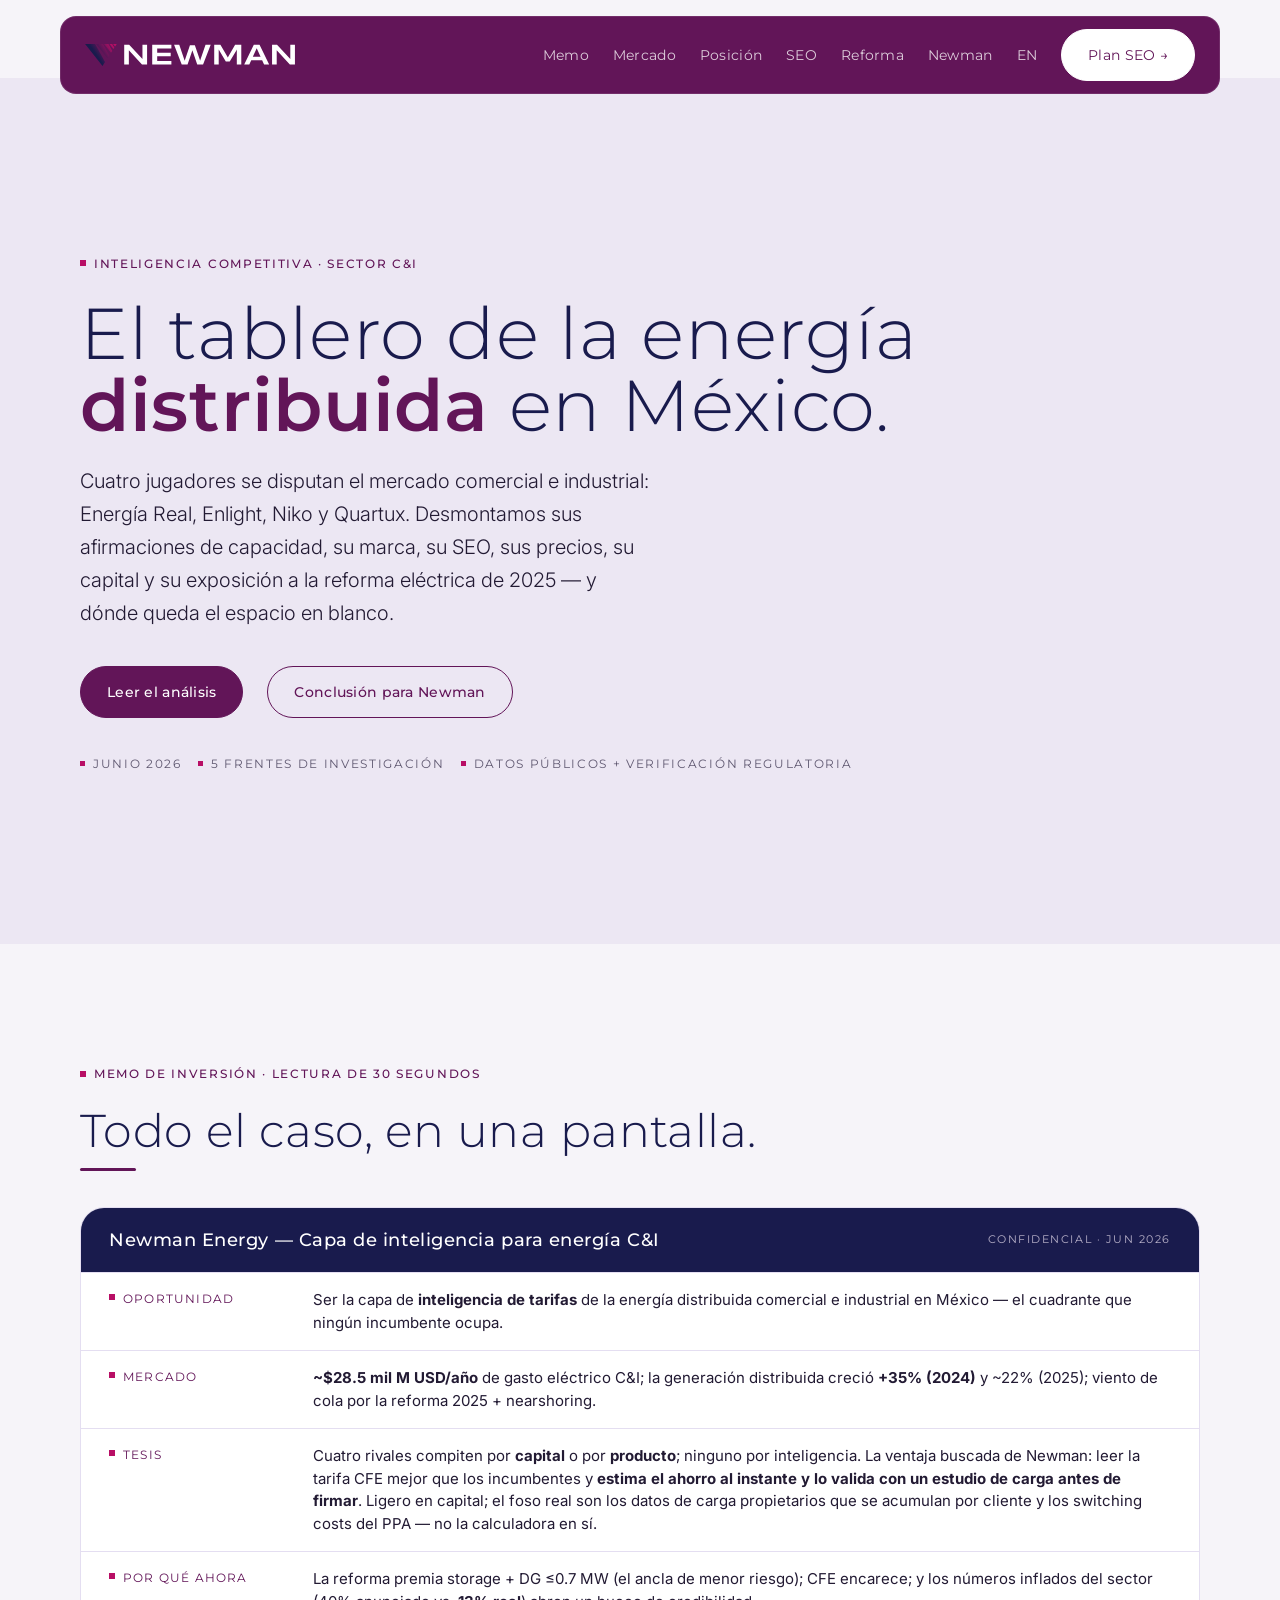
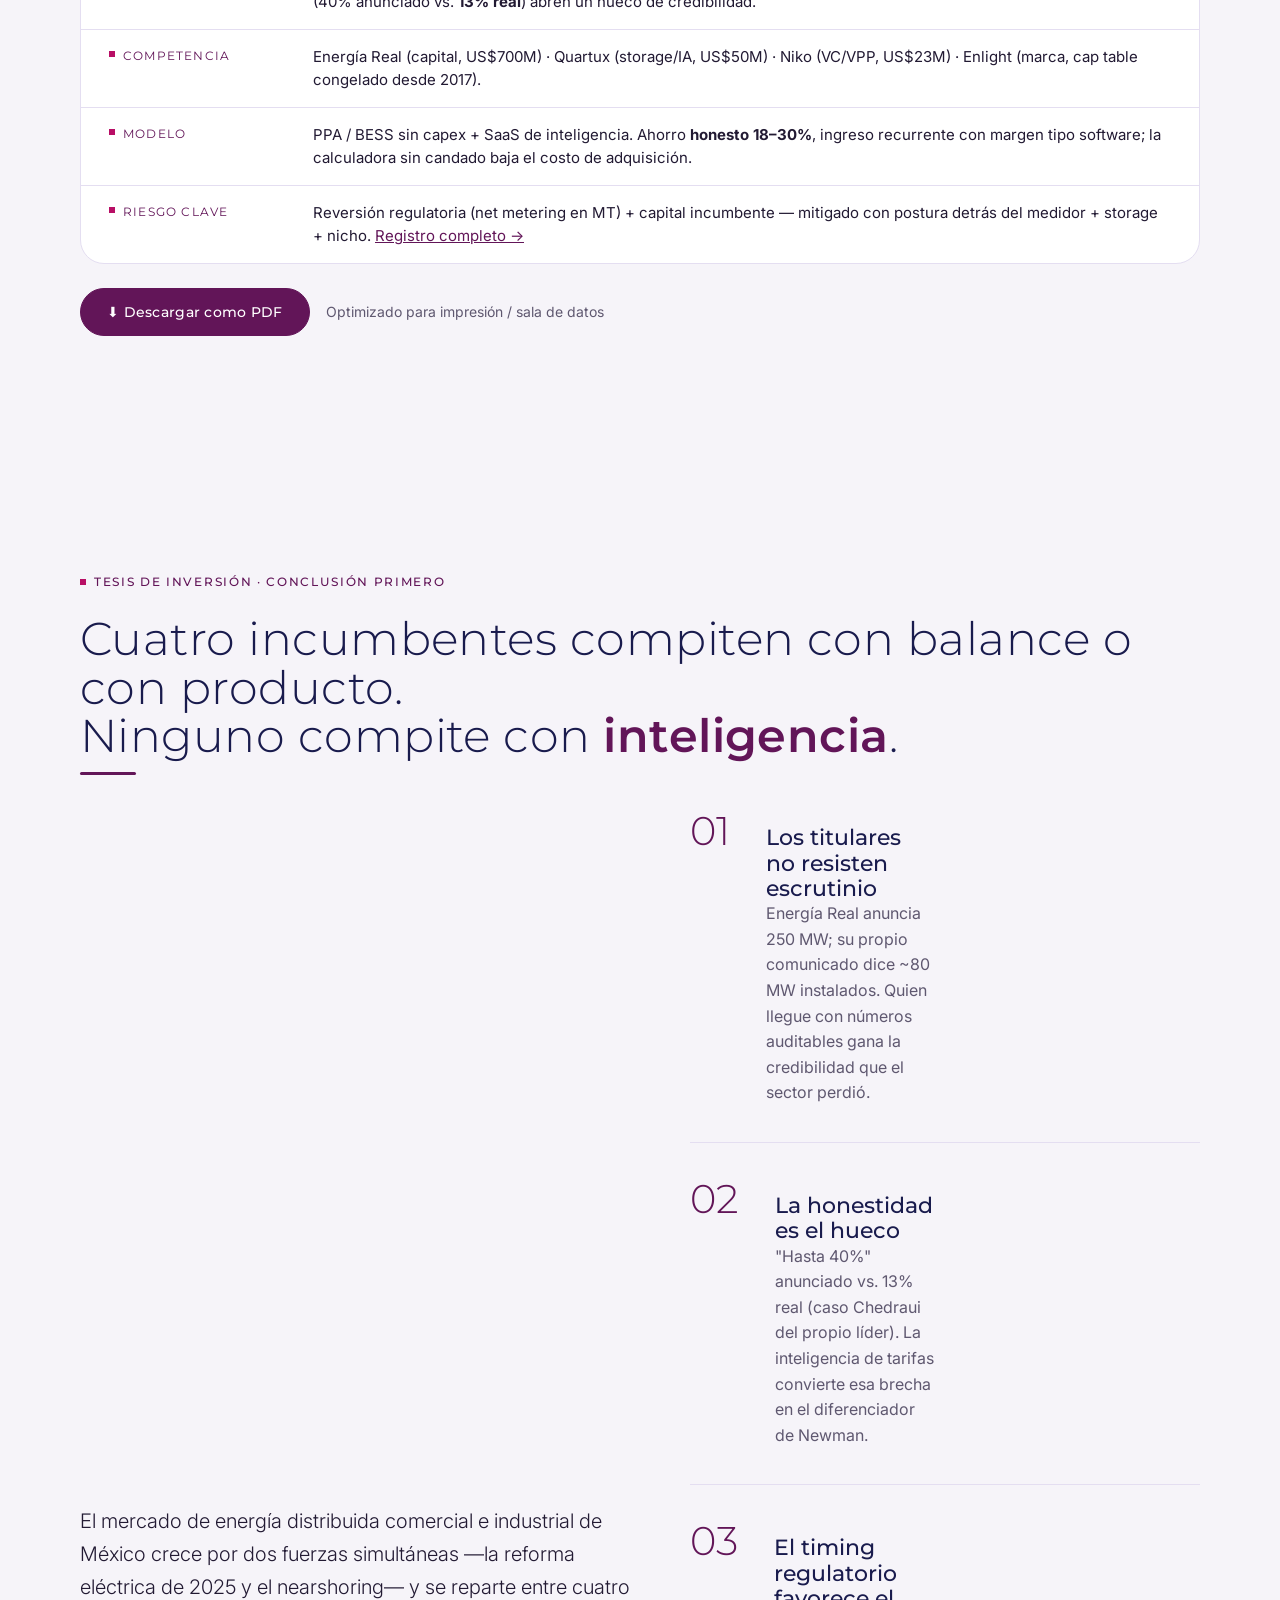
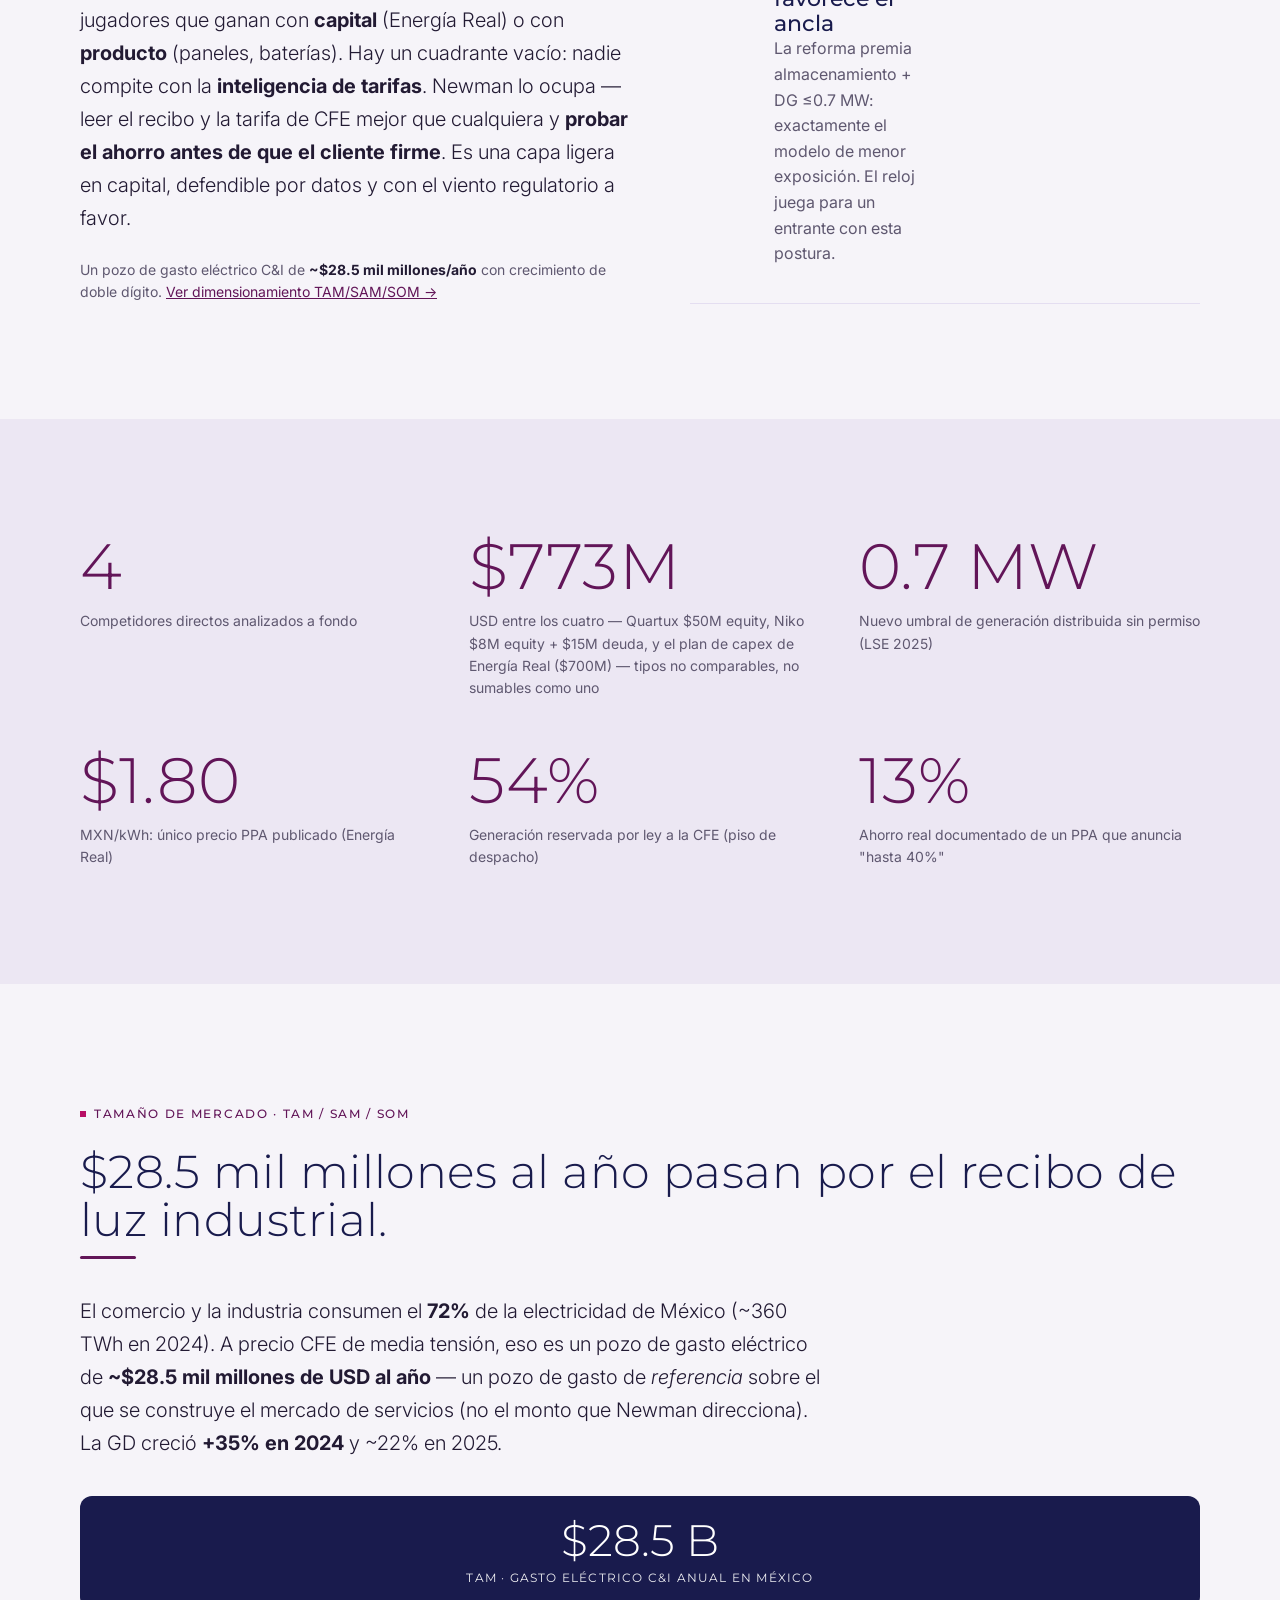
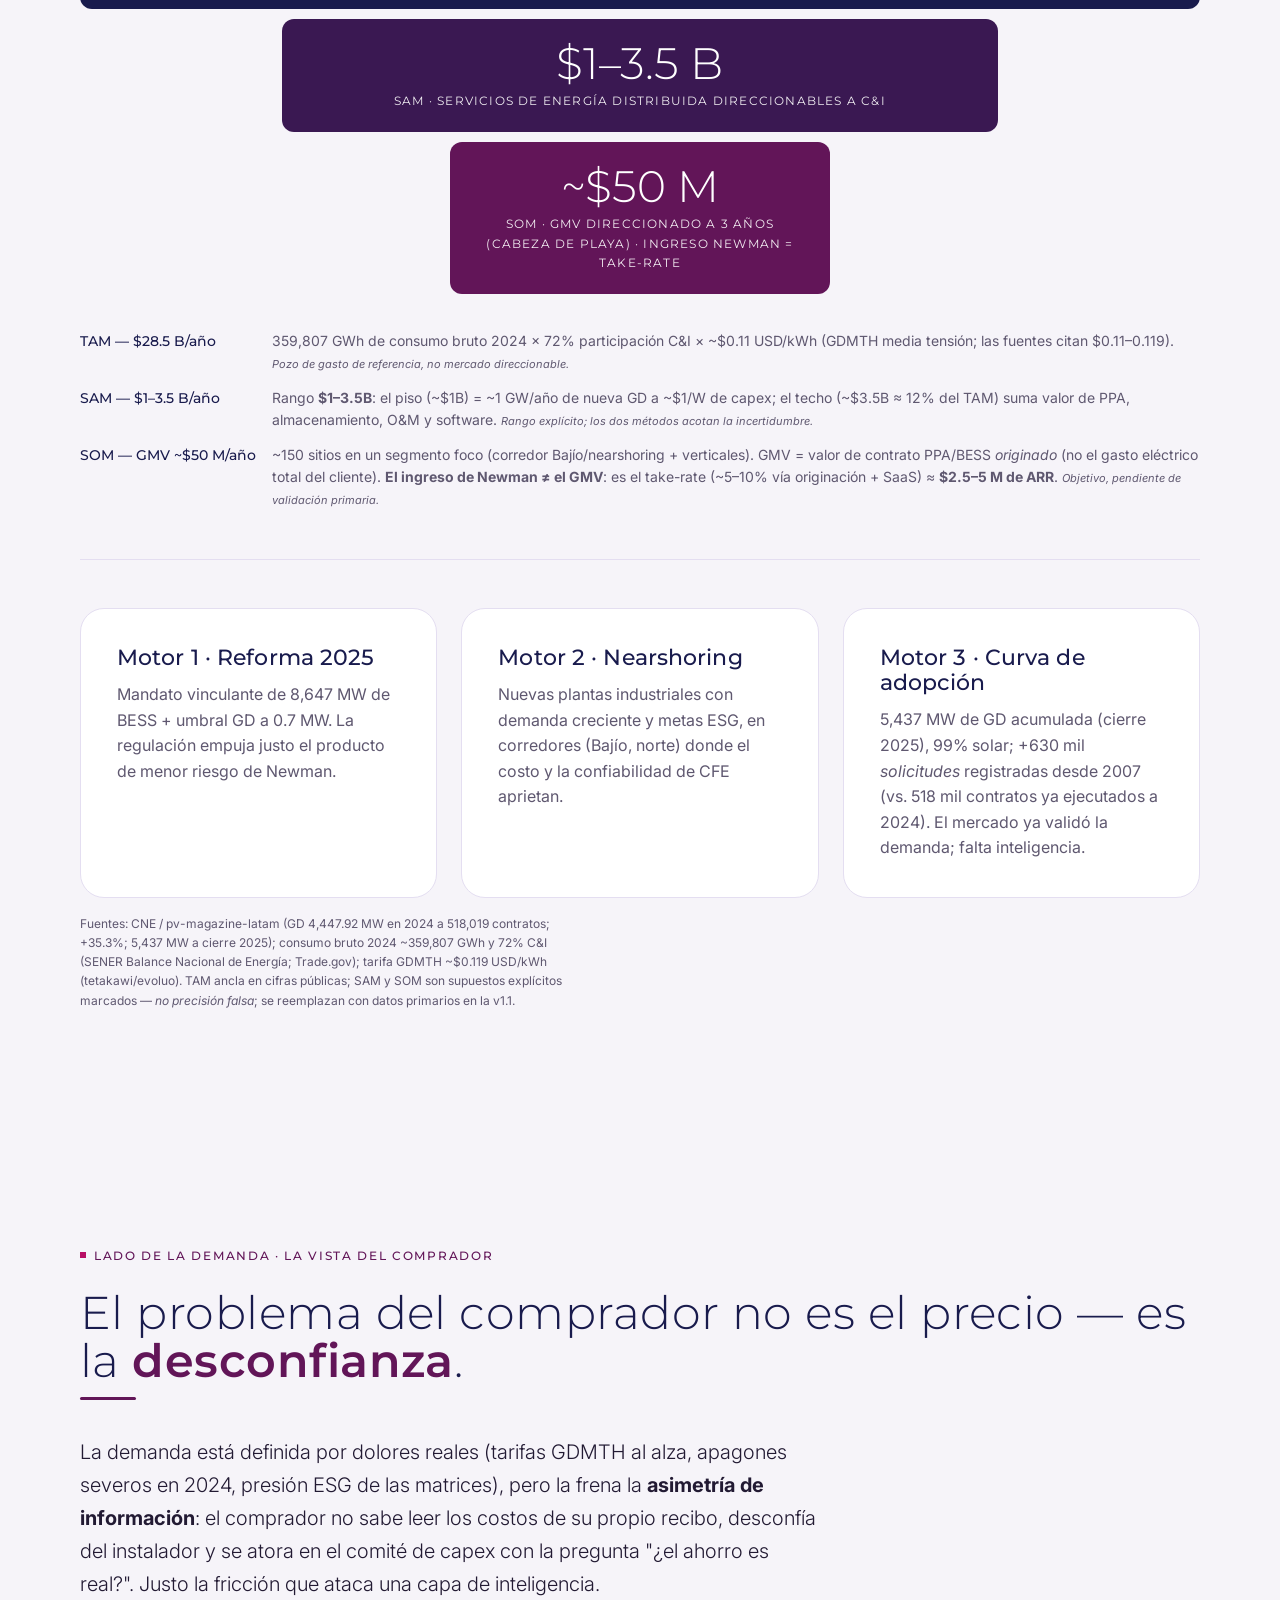
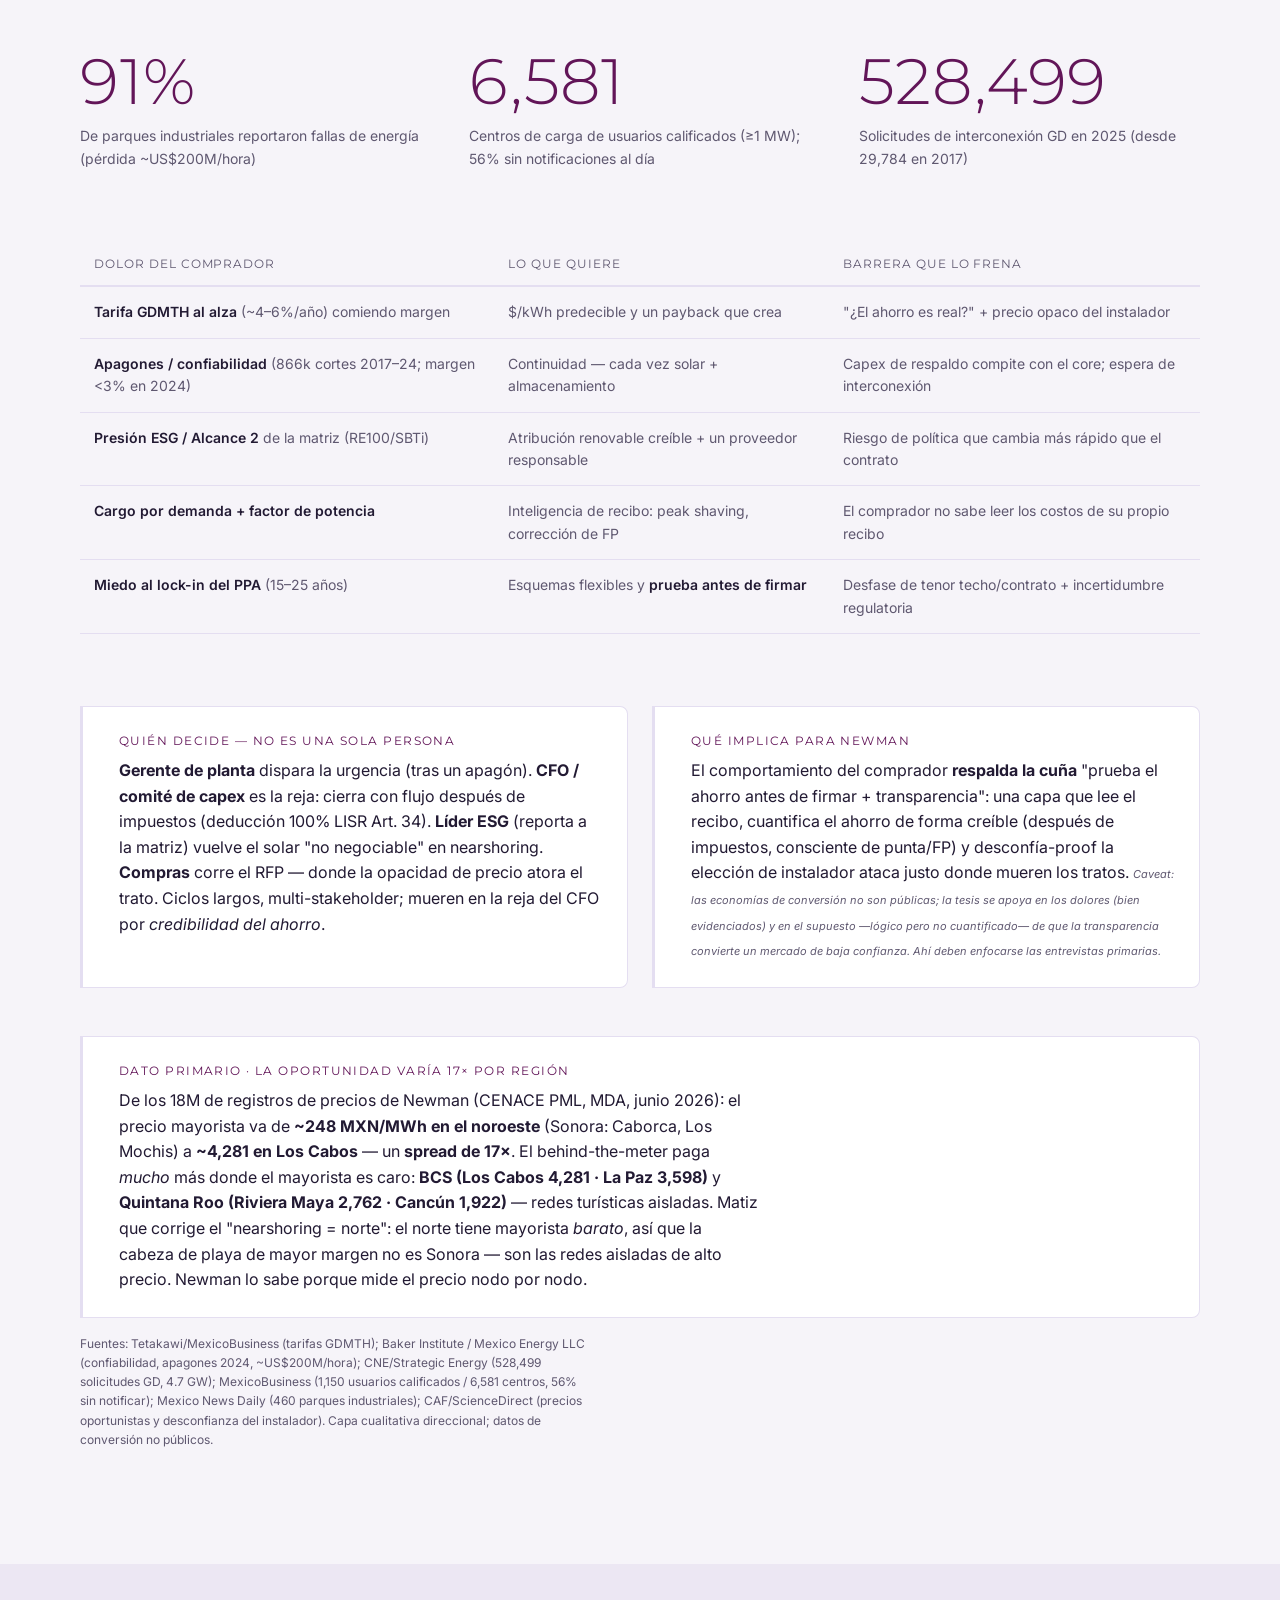
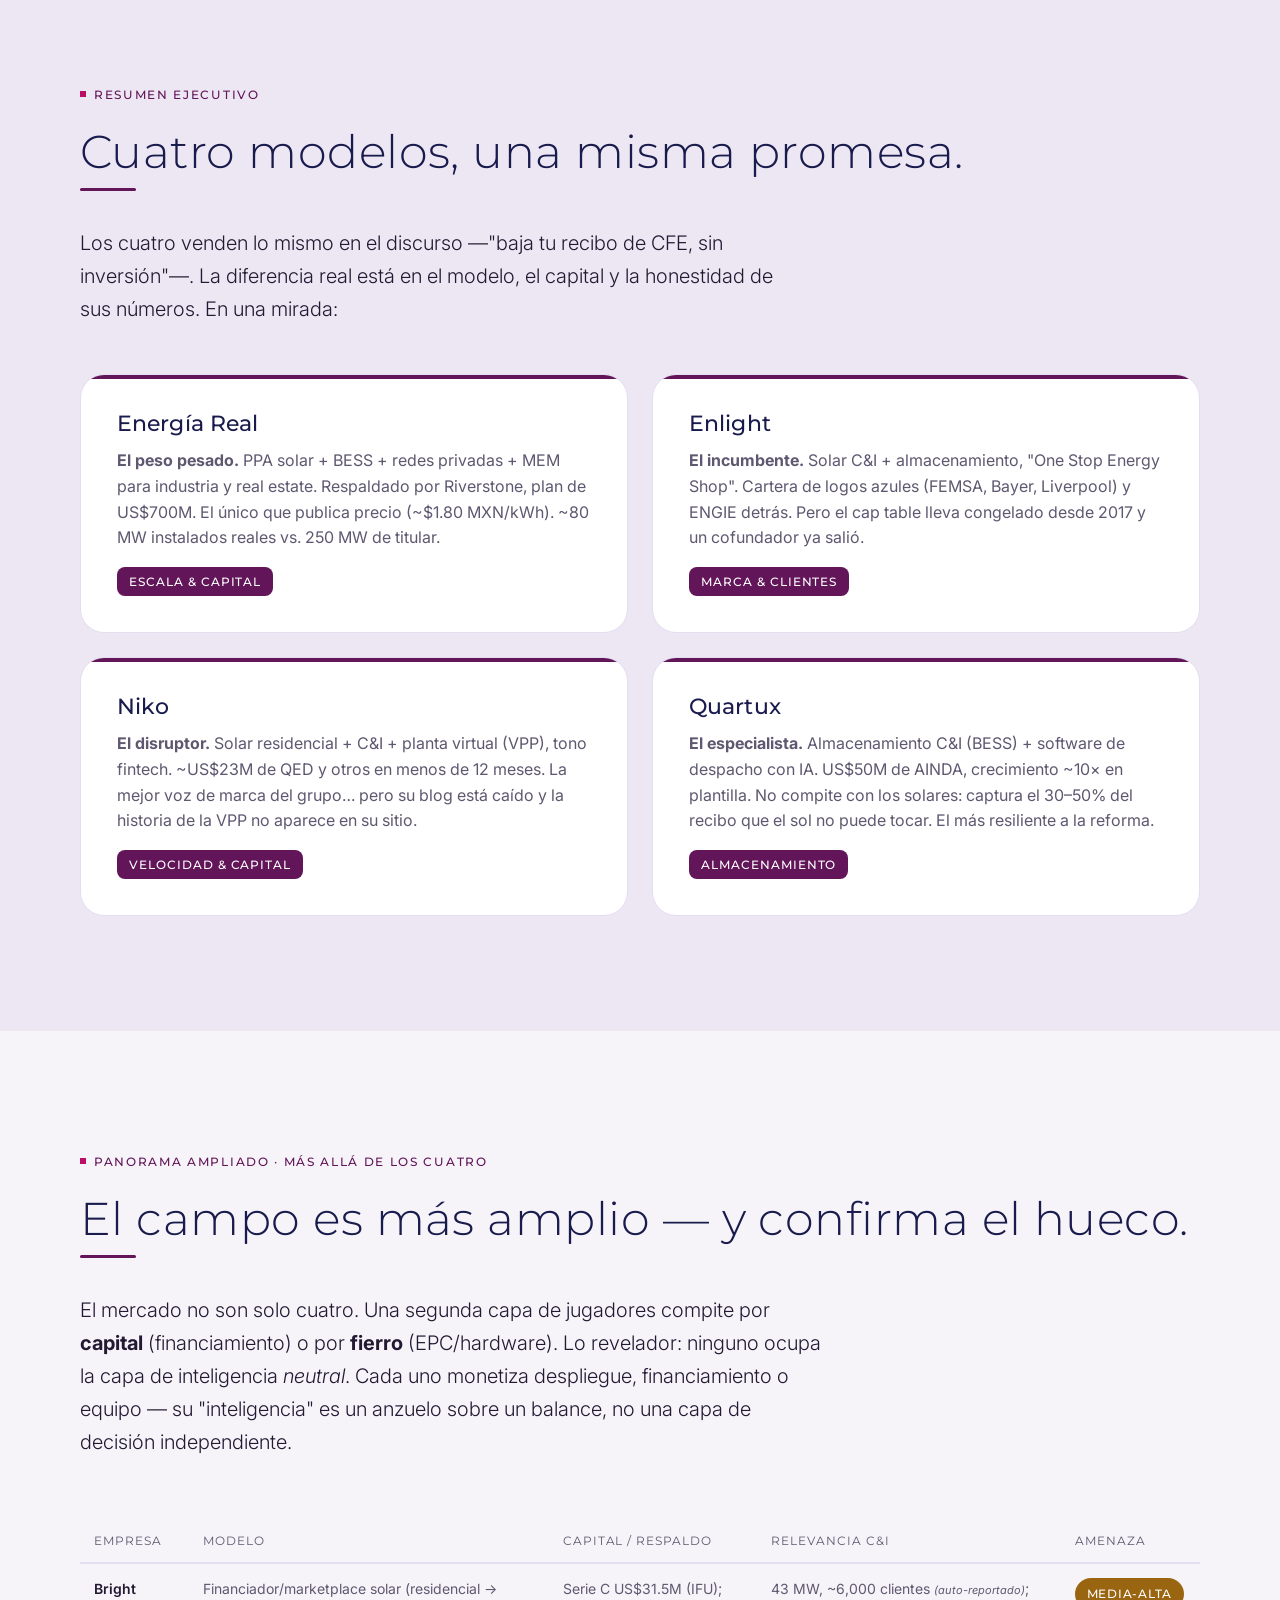
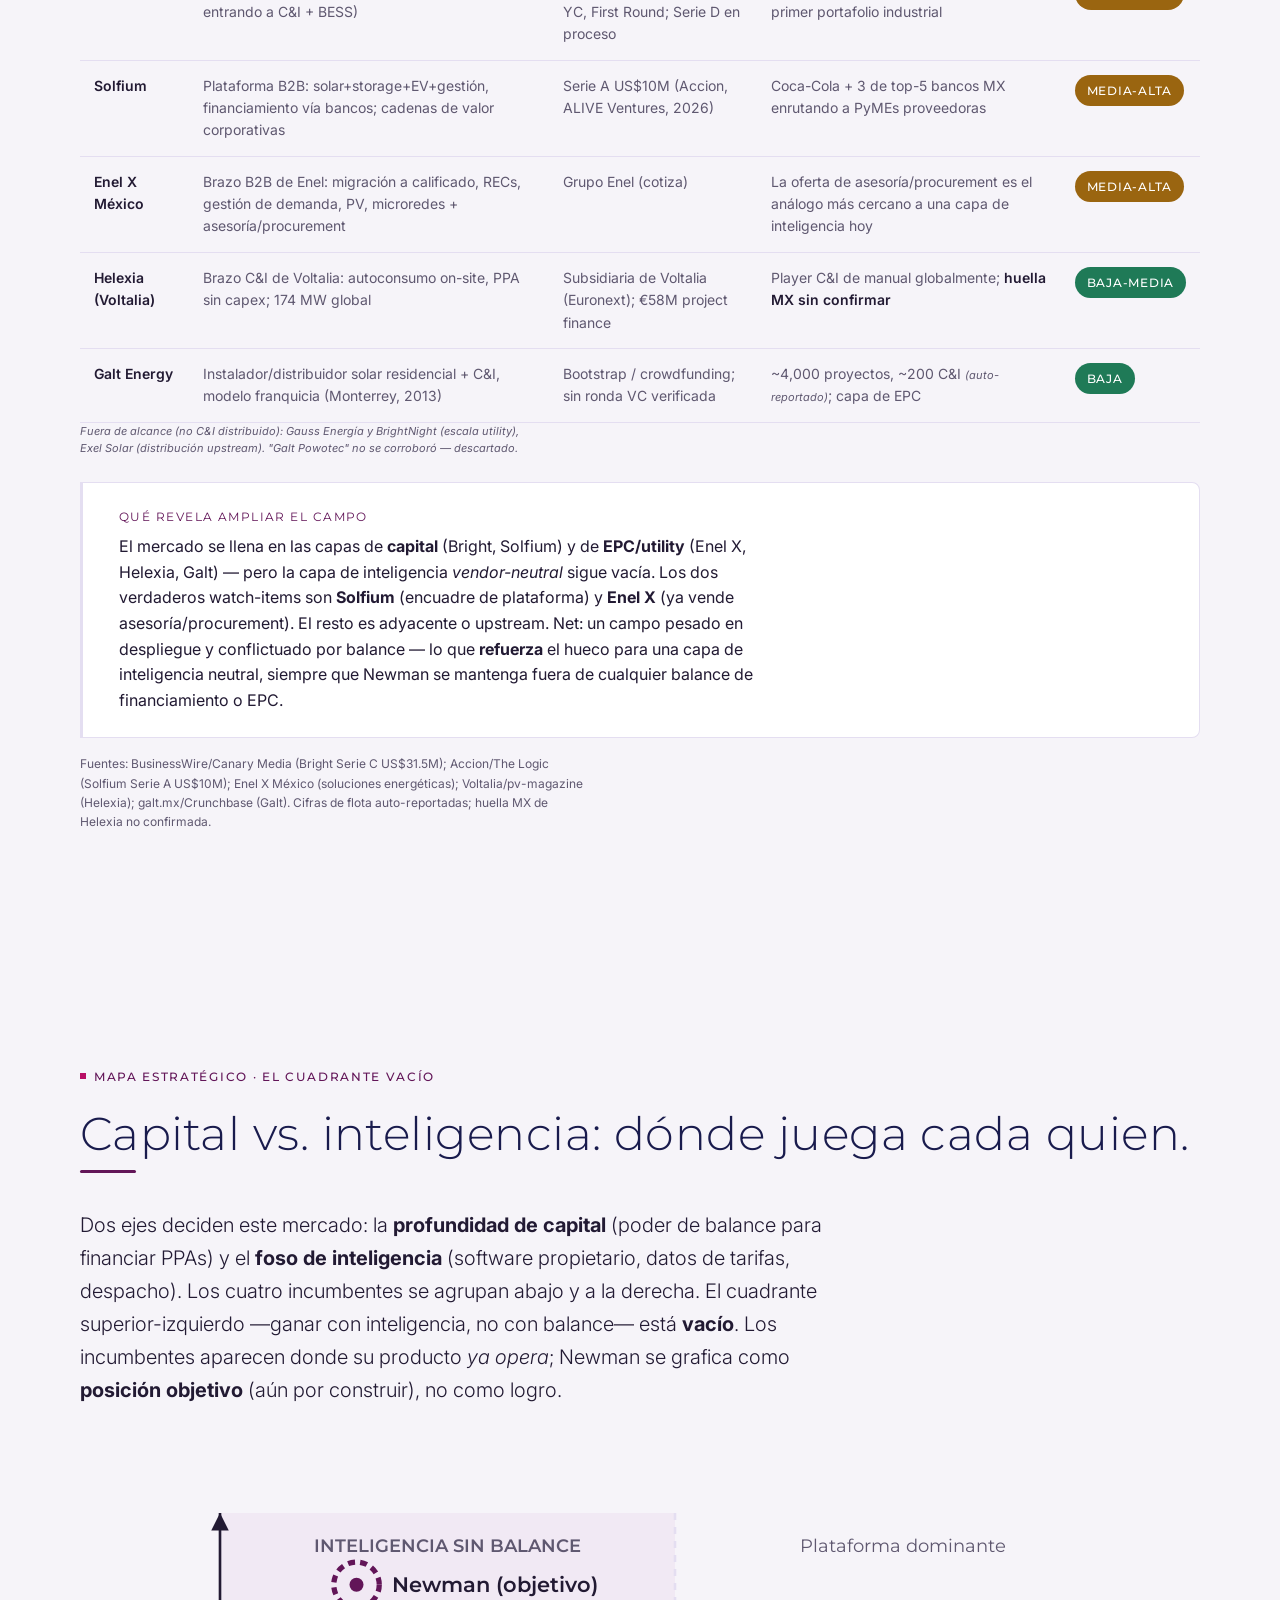
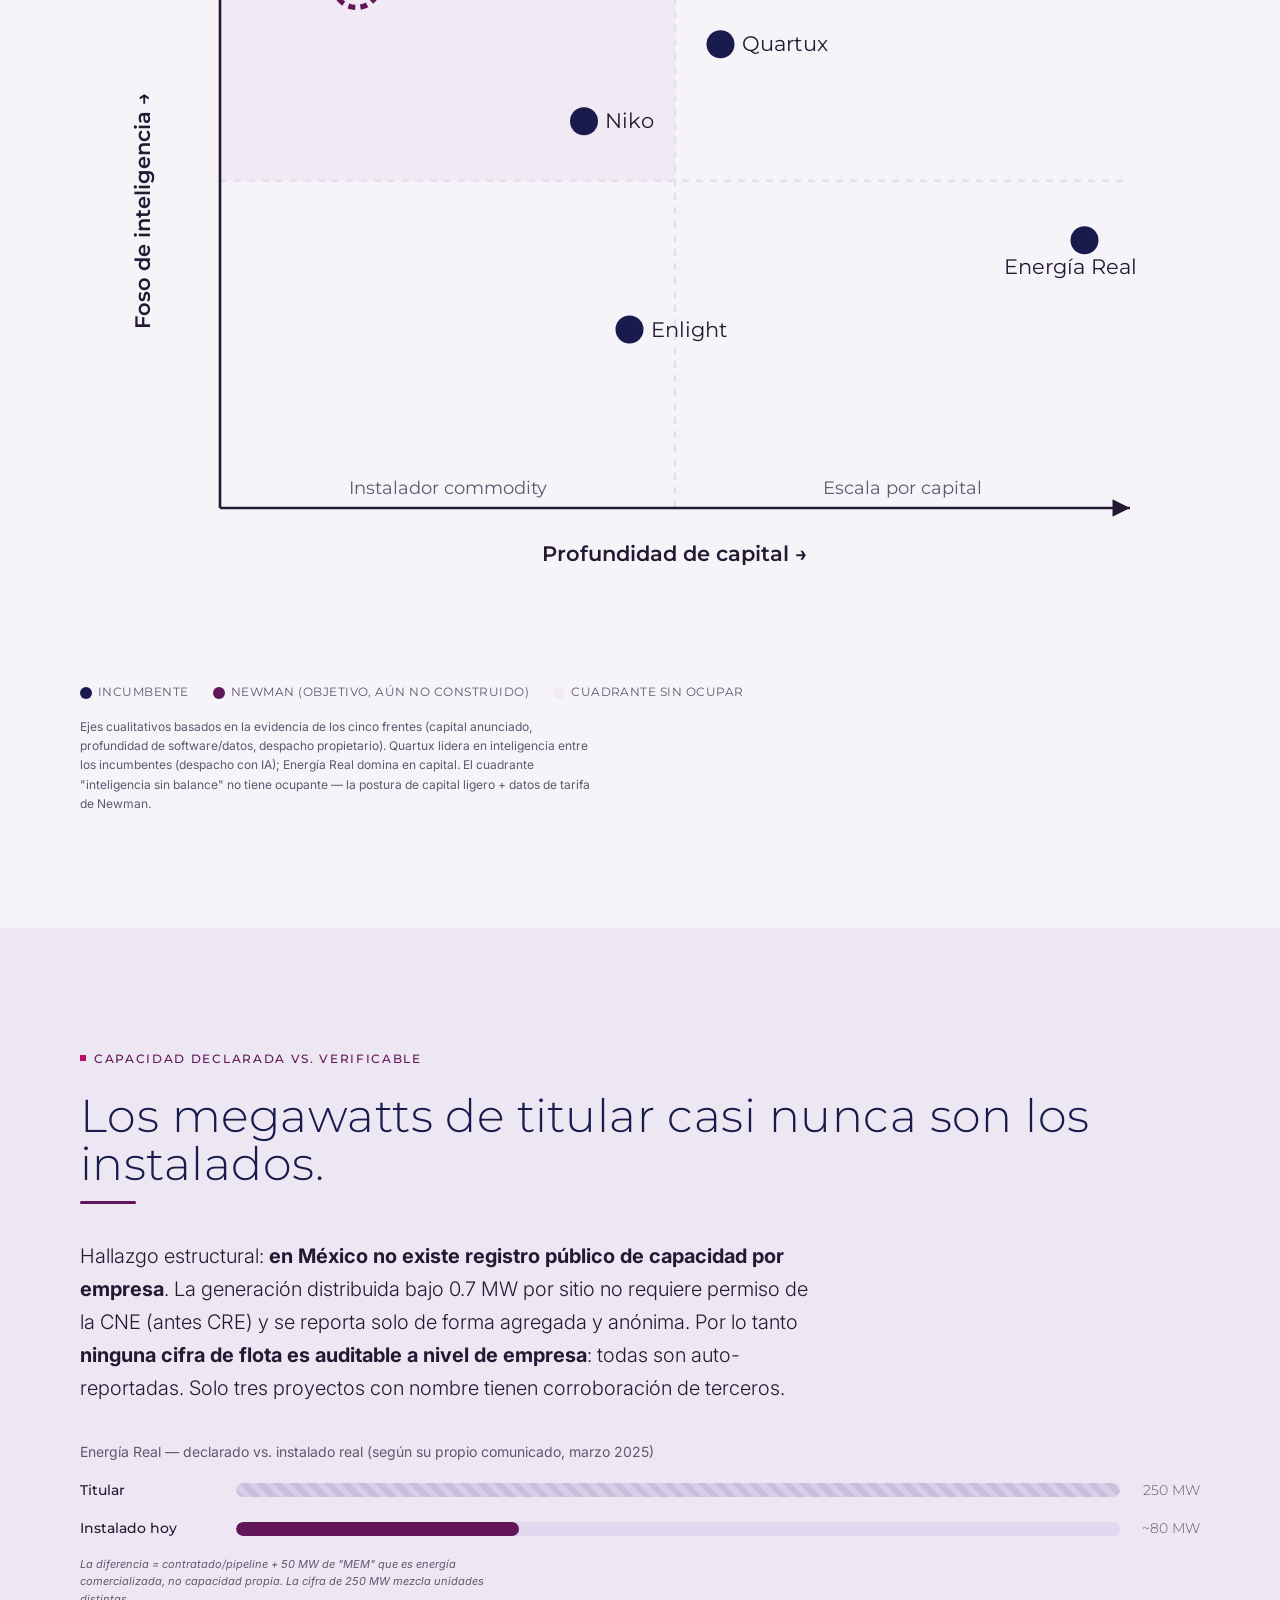
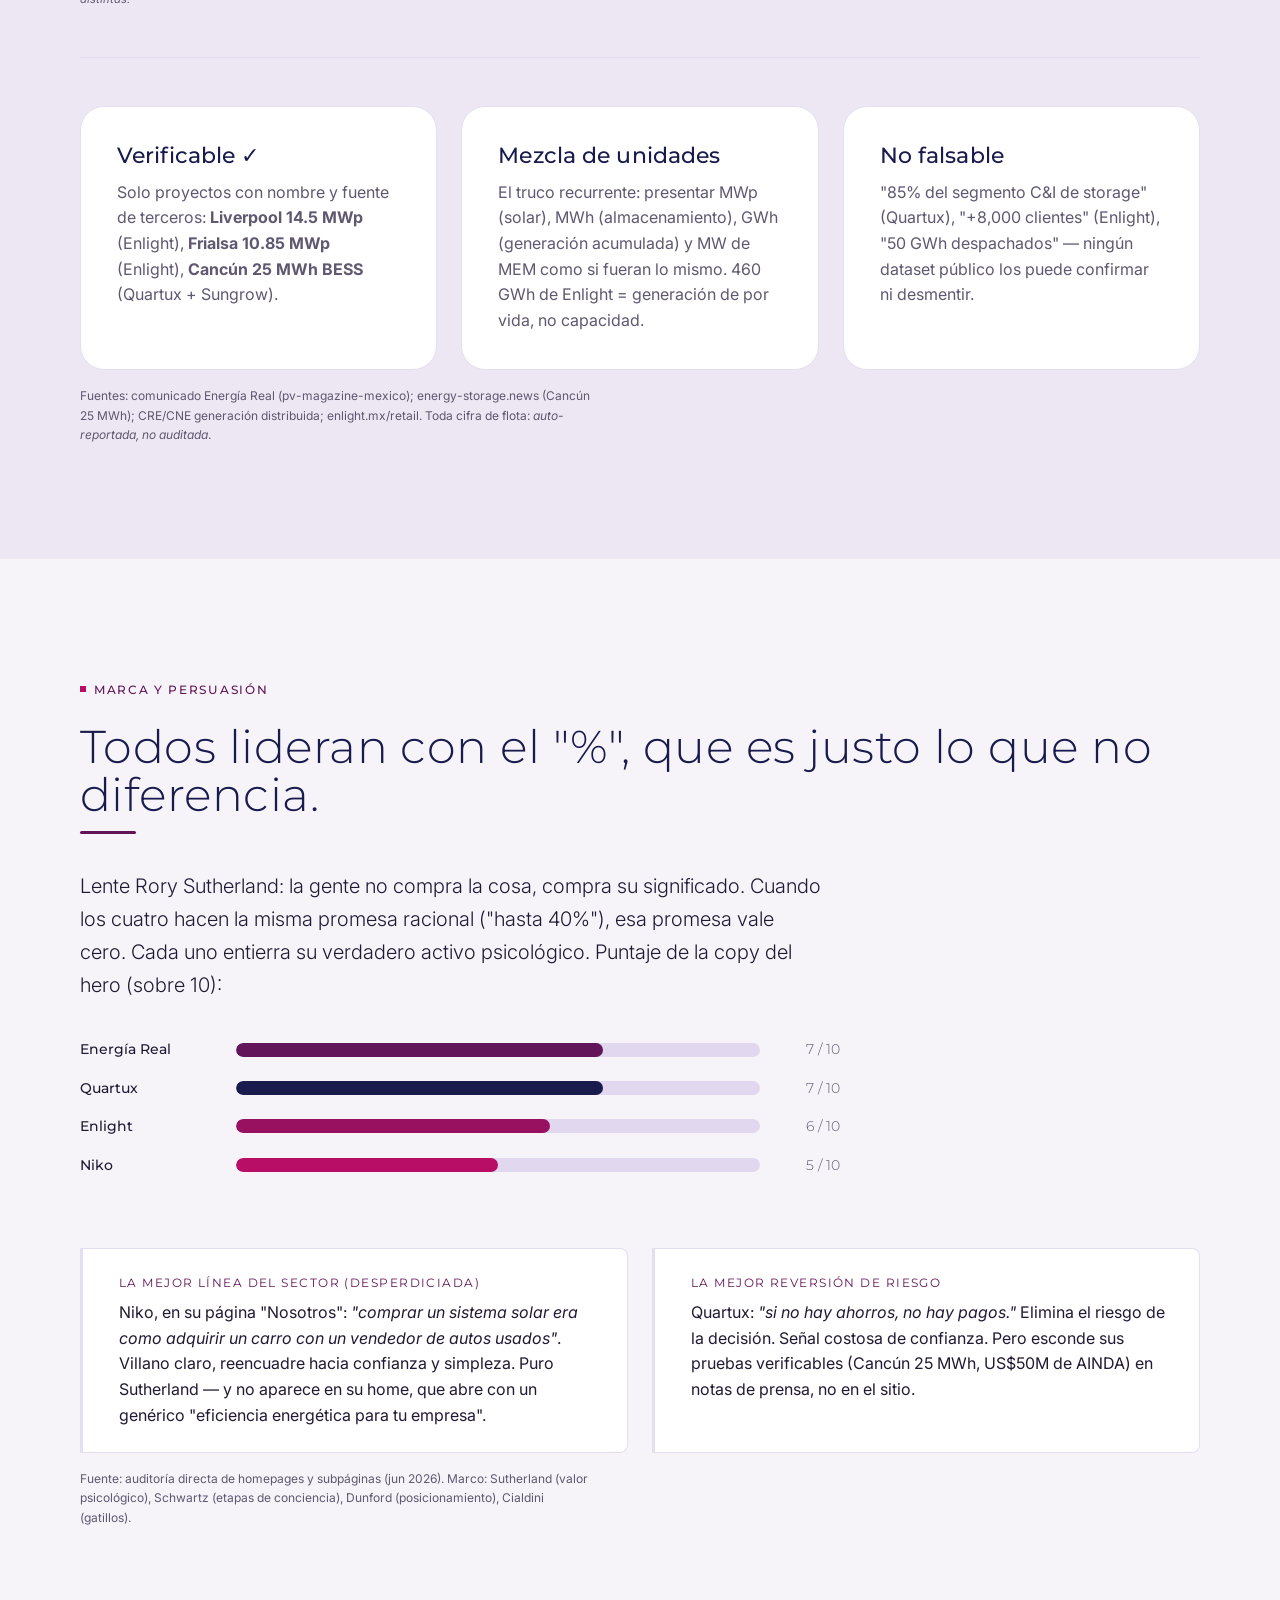
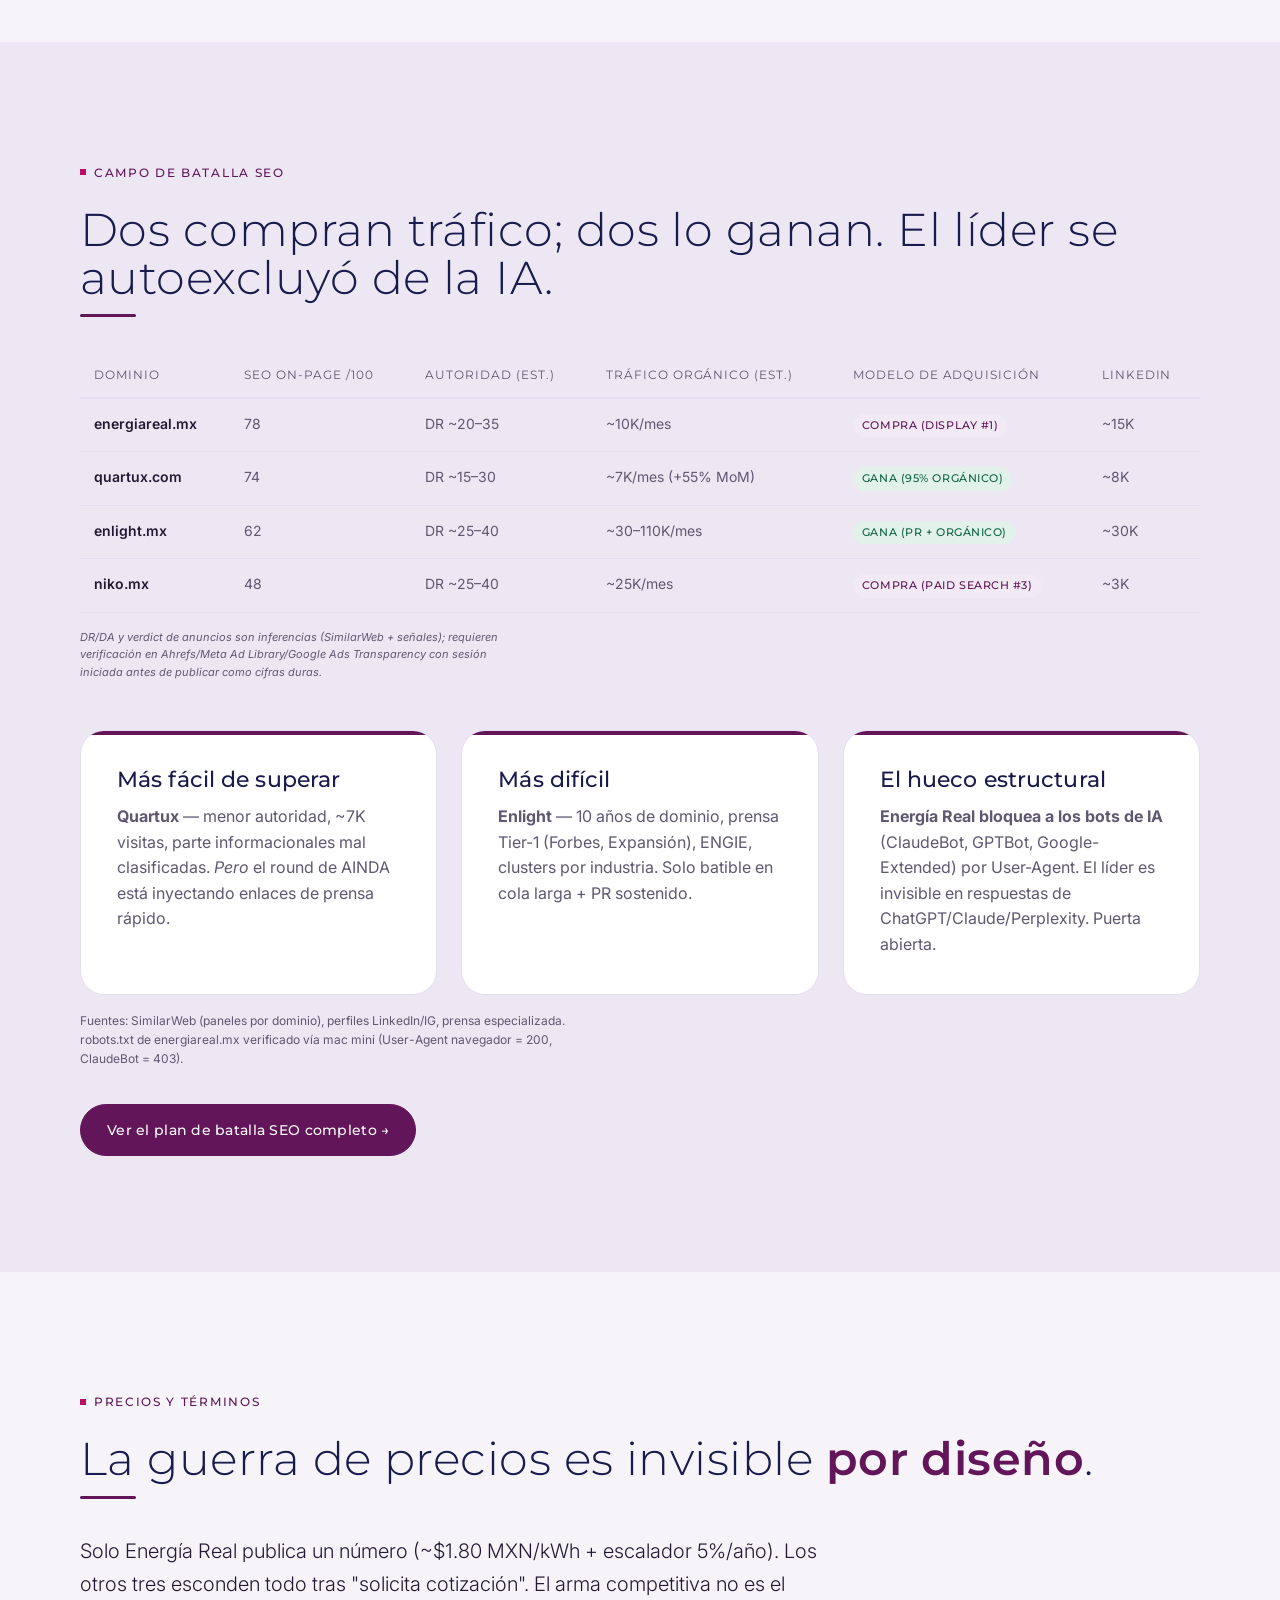
==== commit 81a9e8ec: "Iteration 21: primary-data regional finding — 17x PML spread (ES+EN) Computed from Newman's warehous" ====
--- a/index.html
+++ b/index.html
@@ -343,6 +343,10 @@
         <p>El comportamiento del comprador <strong>respalda la cuña</strong> "prueba el ahorro antes de firmar + transparencia": una capa que lee el recibo, cuantifica el ahorro de forma creíble (después de impuestos, consciente de punta/FP) y desconfía-proof la elección de instalador ataca justo donde mueren los tratos. <span class="conf">Caveat: las economías de conversión no son públicas; la tesis se apoya en los dolores (bien evidenciados) y en el supuesto —lógico pero no cuantificado— de que la transparencia convierte un mercado de baja confianza. Ahí deben enfocarse las entrevistas primarias.</span></p>
       </div>
     </div>
+    <div class="callout" data-reveal style="margin-top:var(--s-48)">
+      <span class="k">Dato primario · La oportunidad varía 17× por región</span>
+      <p>De los 18M de registros de precios de Newman (CENACE PML, MDA, junio 2026): el precio mayorista va de <strong>~248 MXN/MWh en el noroeste</strong> (Sonora: Caborca, Los Mochis) a <strong>~4,281 en Los Cabos</strong> — un <strong>spread de 17×</strong>. El behind-the-meter paga <em>mucho</em> más donde el mayorista es caro: <strong>BCS (Los Cabos 4,281 · La Paz 3,598)</strong> y <strong>Quintana Roo (Riviera Maya 2,762 · Cancún 1,922)</strong> — redes turísticas aisladas. Matiz que corrige el "nearshoring = norte": el norte tiene mayorista <em>barato</em>, así que la cabeza de playa de mayor margen no es Sonora — son las redes aisladas de alto precio. Newman lo sabe porque mide el precio nodo por nodo.</p>
+    </div>
     <p class="src">Fuentes: Tetakawi/MexicoBusiness (tarifas GDMTH); Baker Institute / Mexico Energy LLC (confiabilidad, apagones 2024, ~US$200M/hora); CNE/Strategic Energy (528,499 solicitudes GD, 4.7 GW); MexicoBusiness (1,150 usuarios calificados / 6,581 centros, 56% sin notificar); Mexico News Daily (460 parques industriales); CAF/ScienceDirect (precios oportunistas y desconfianza del instalador). Capa cualitativa direccional; datos de conversión no públicos.</p>
   </div>
 </section>
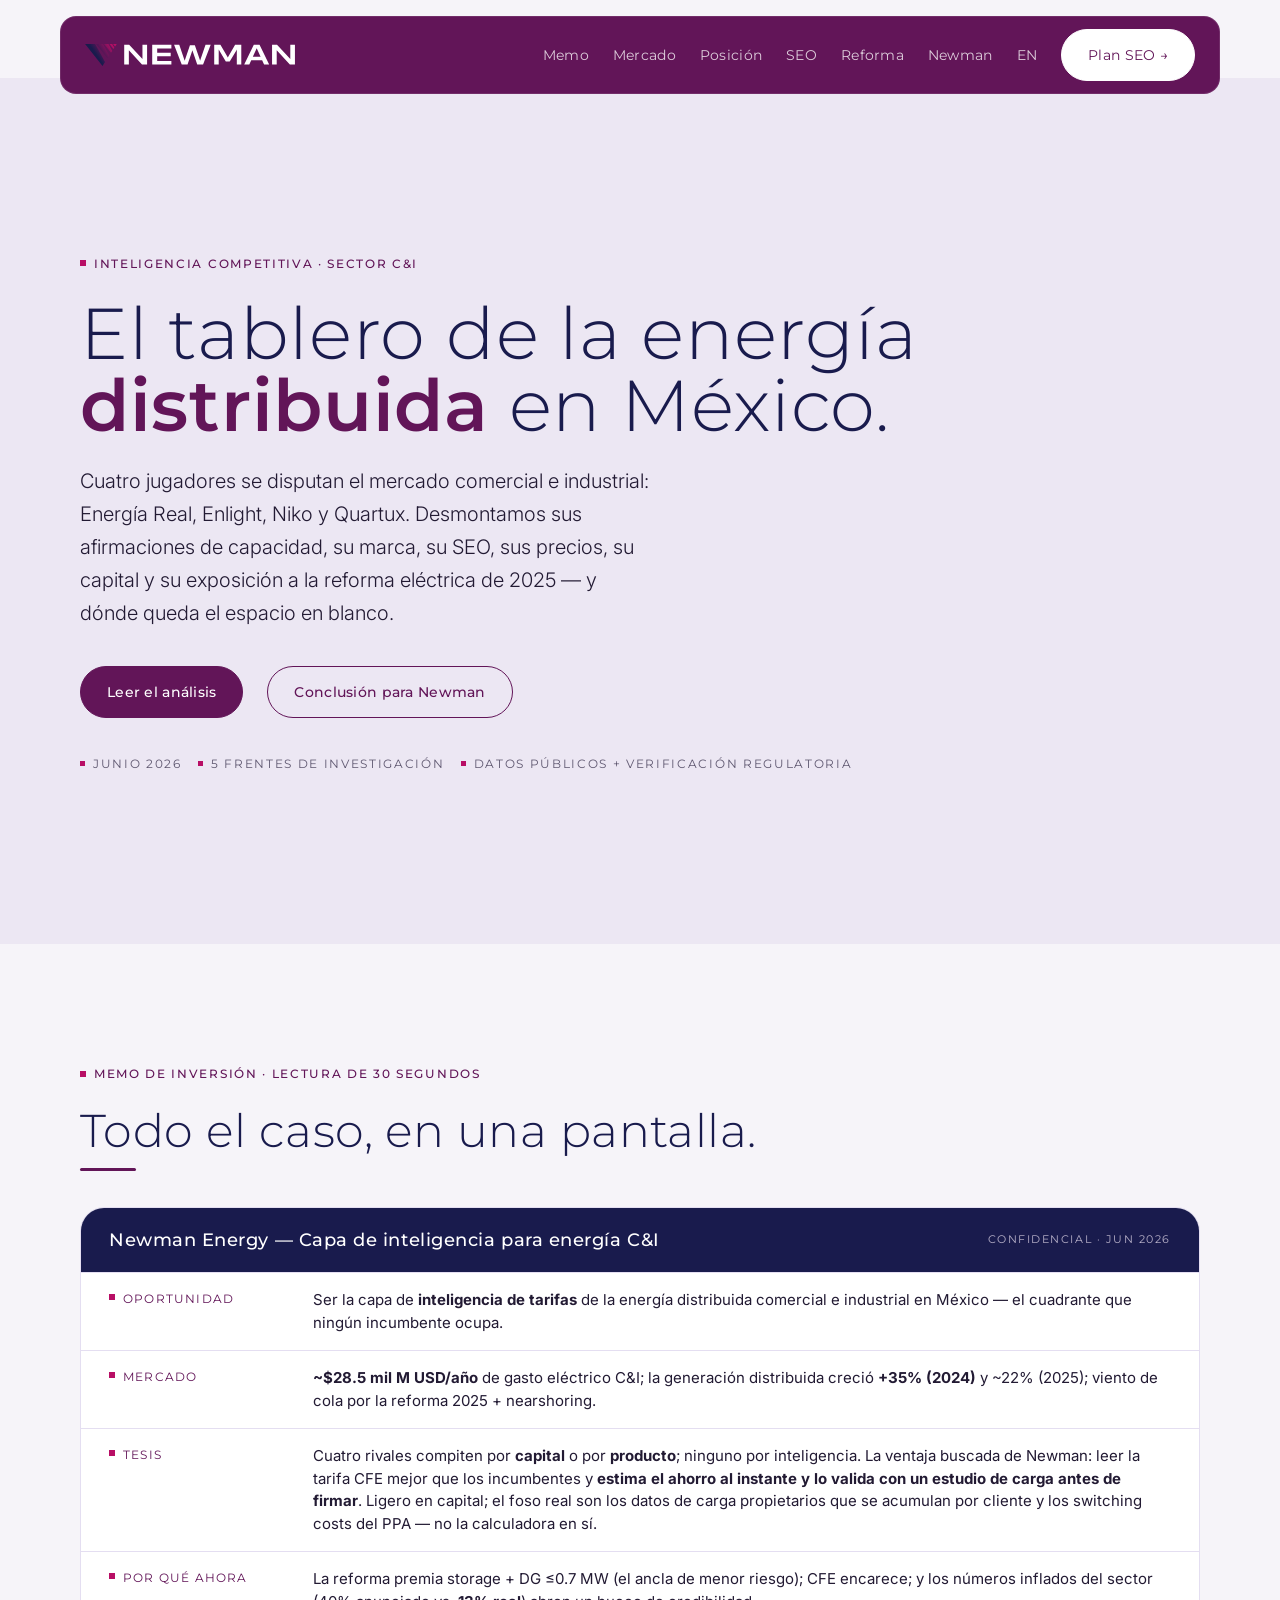
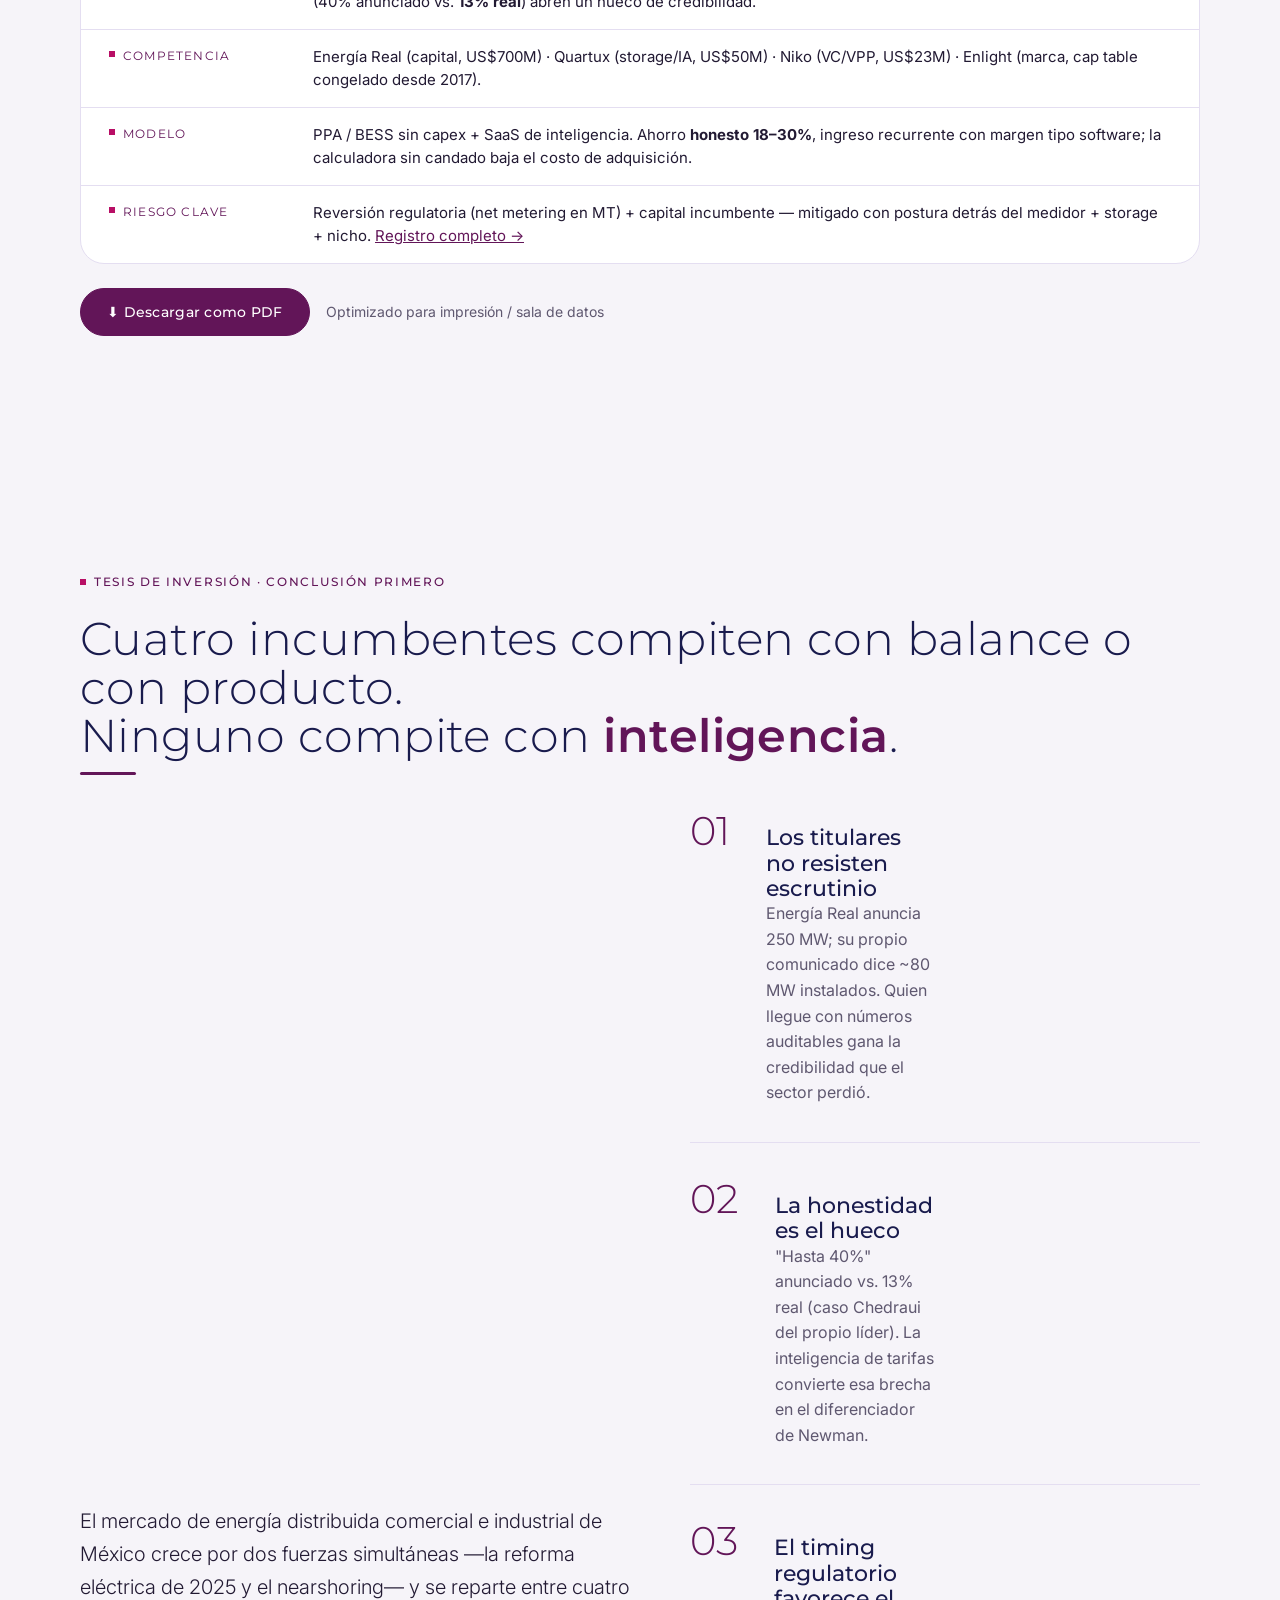
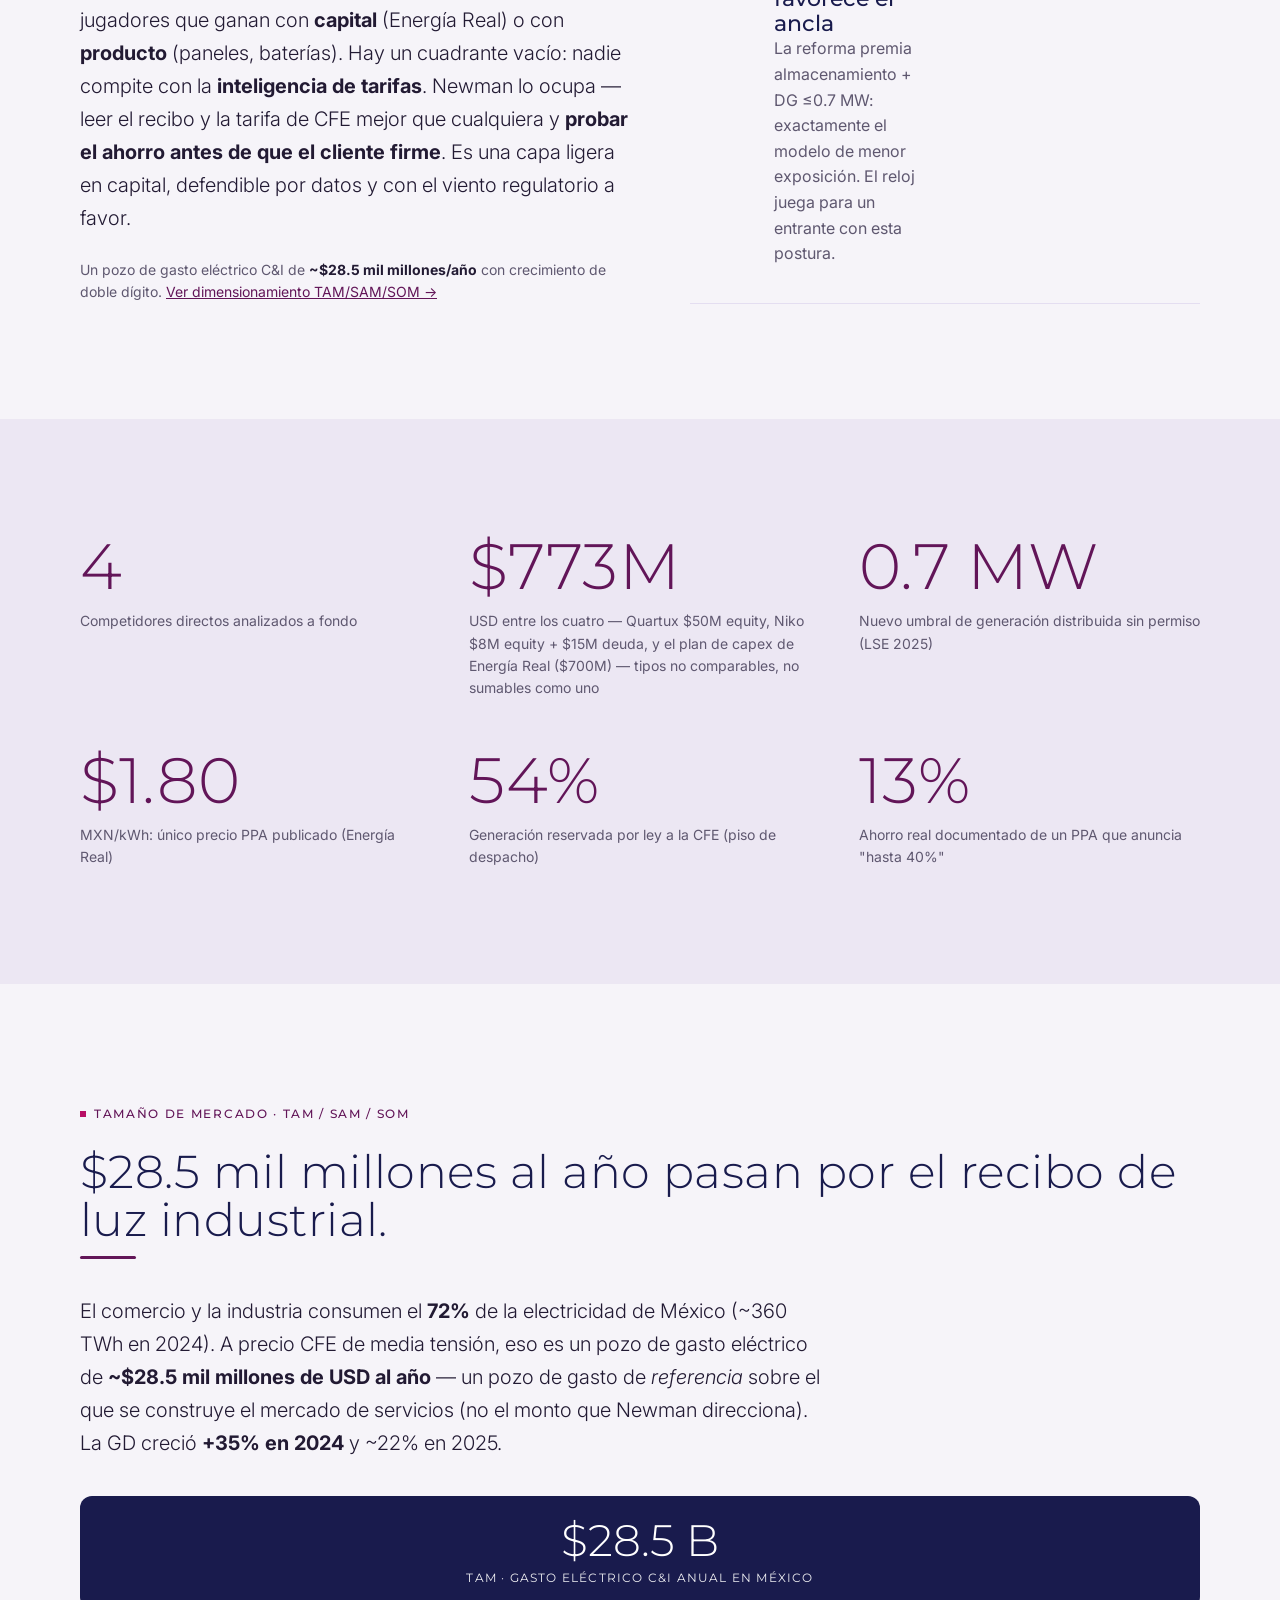
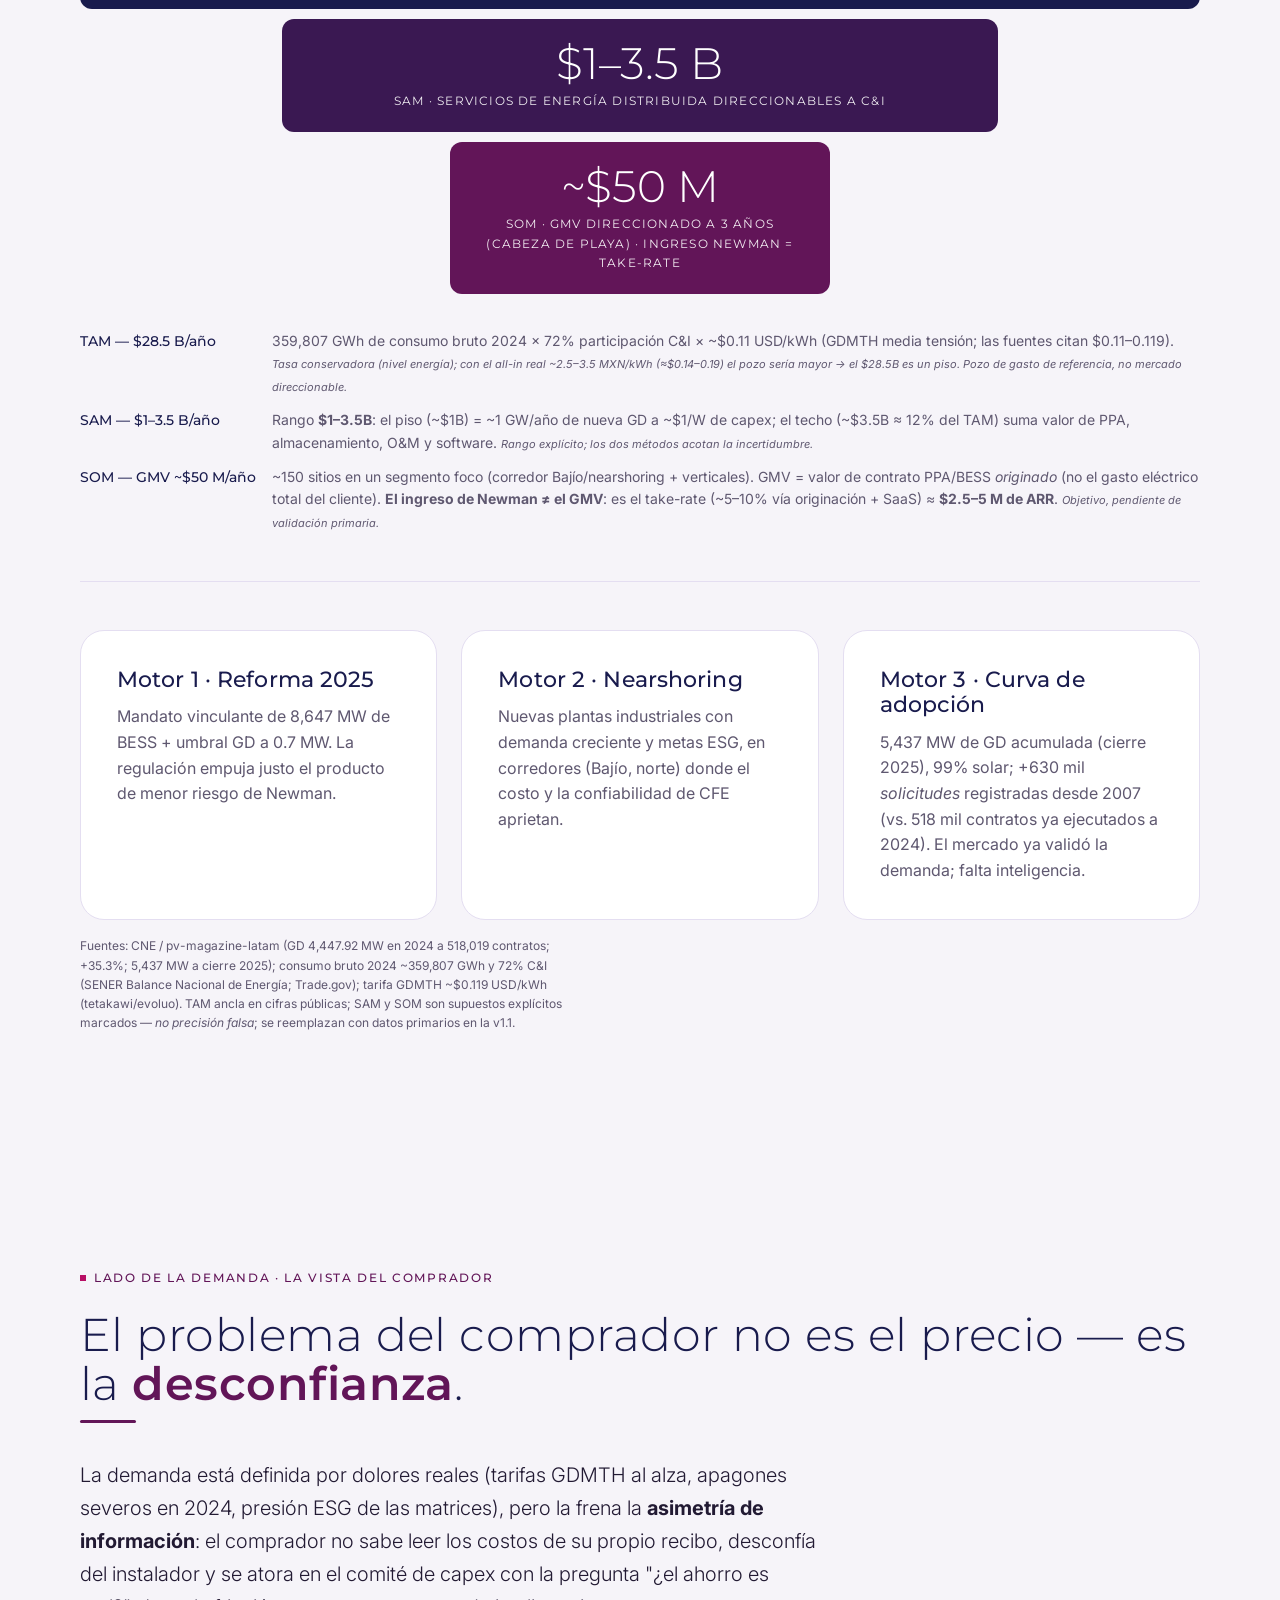
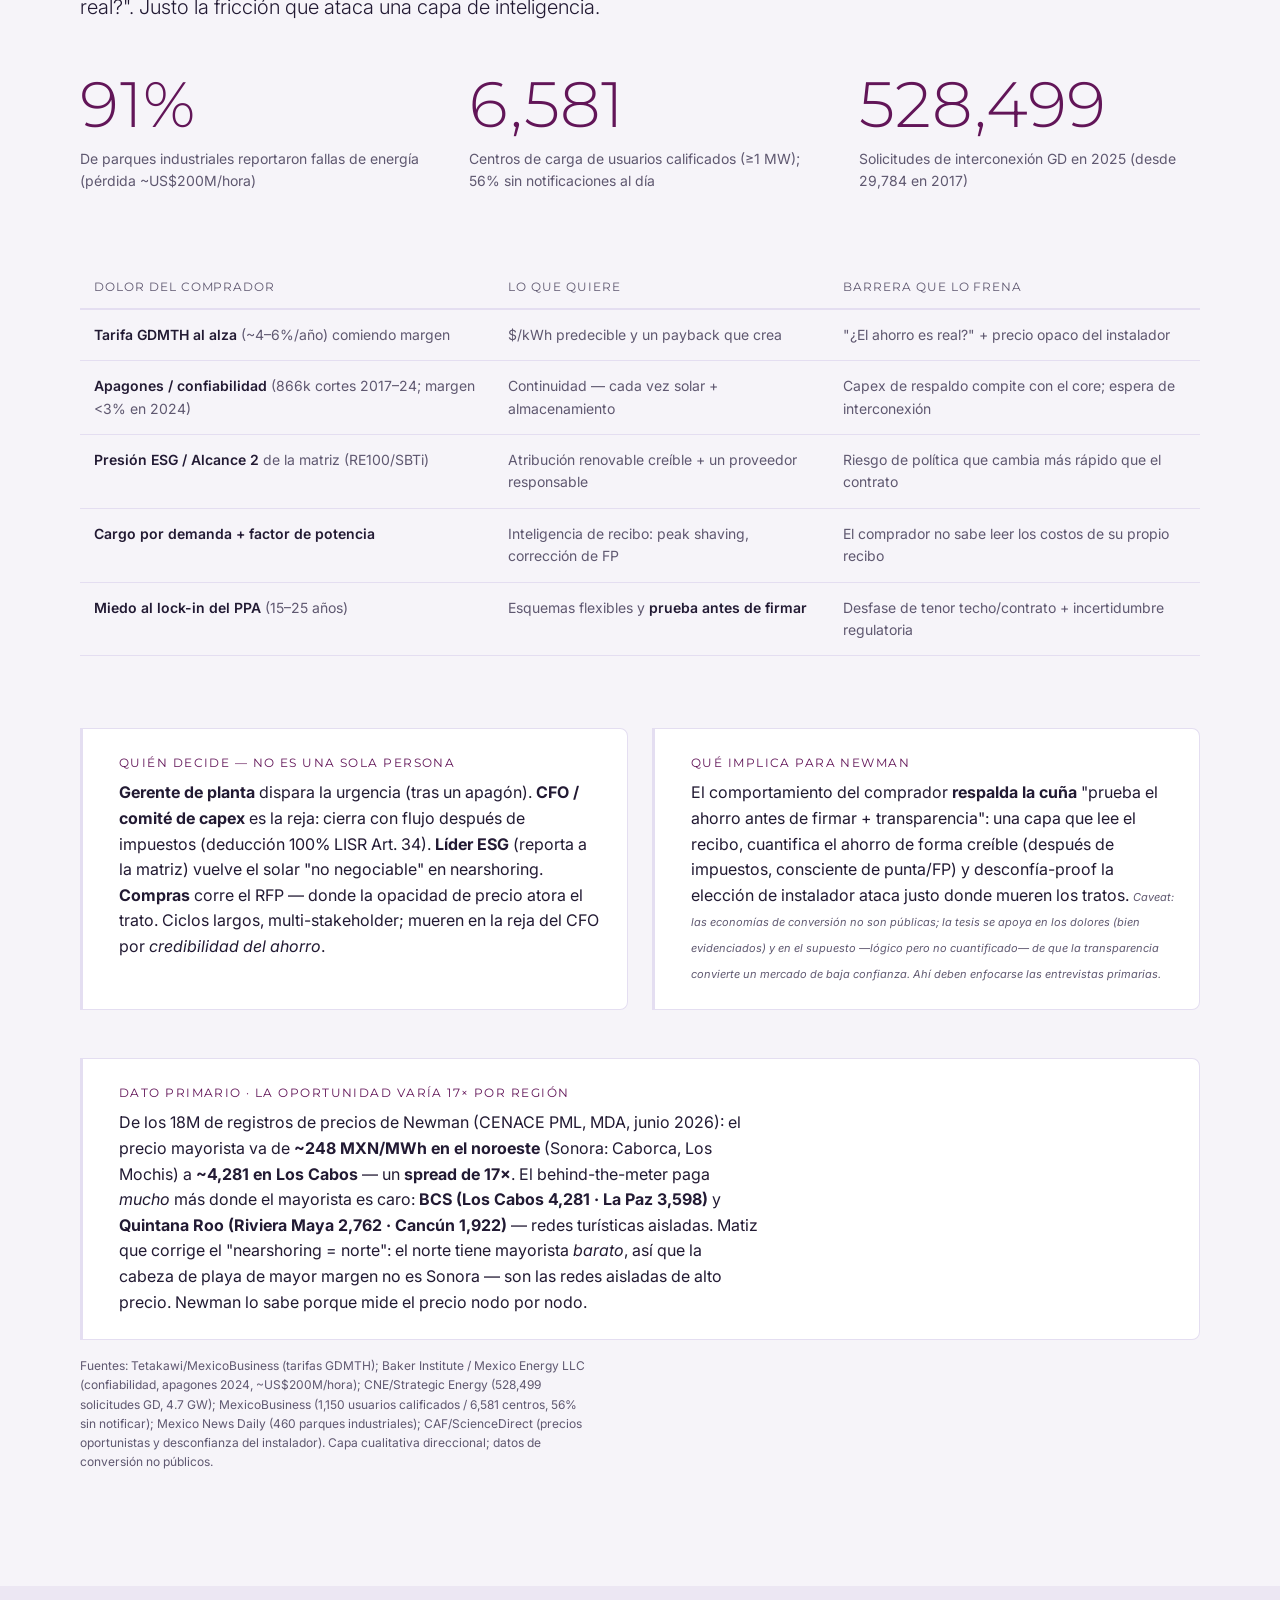
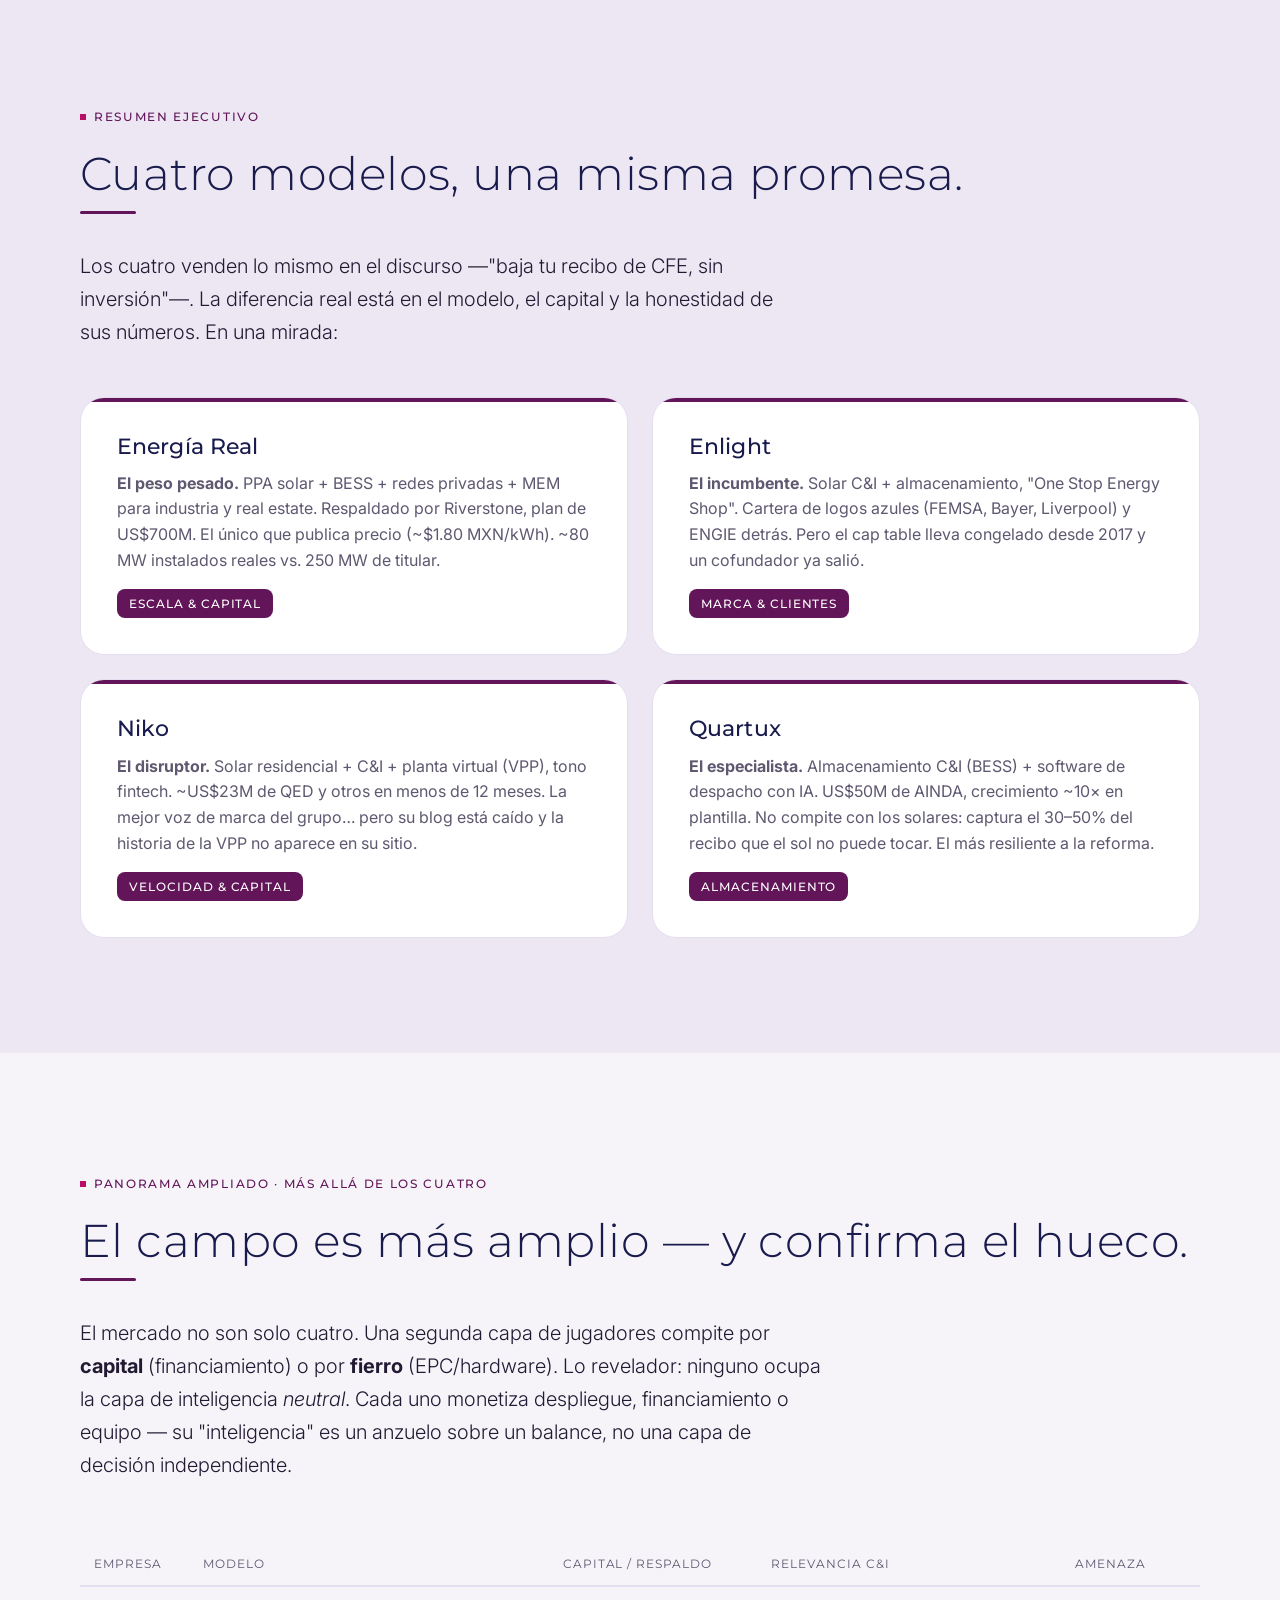
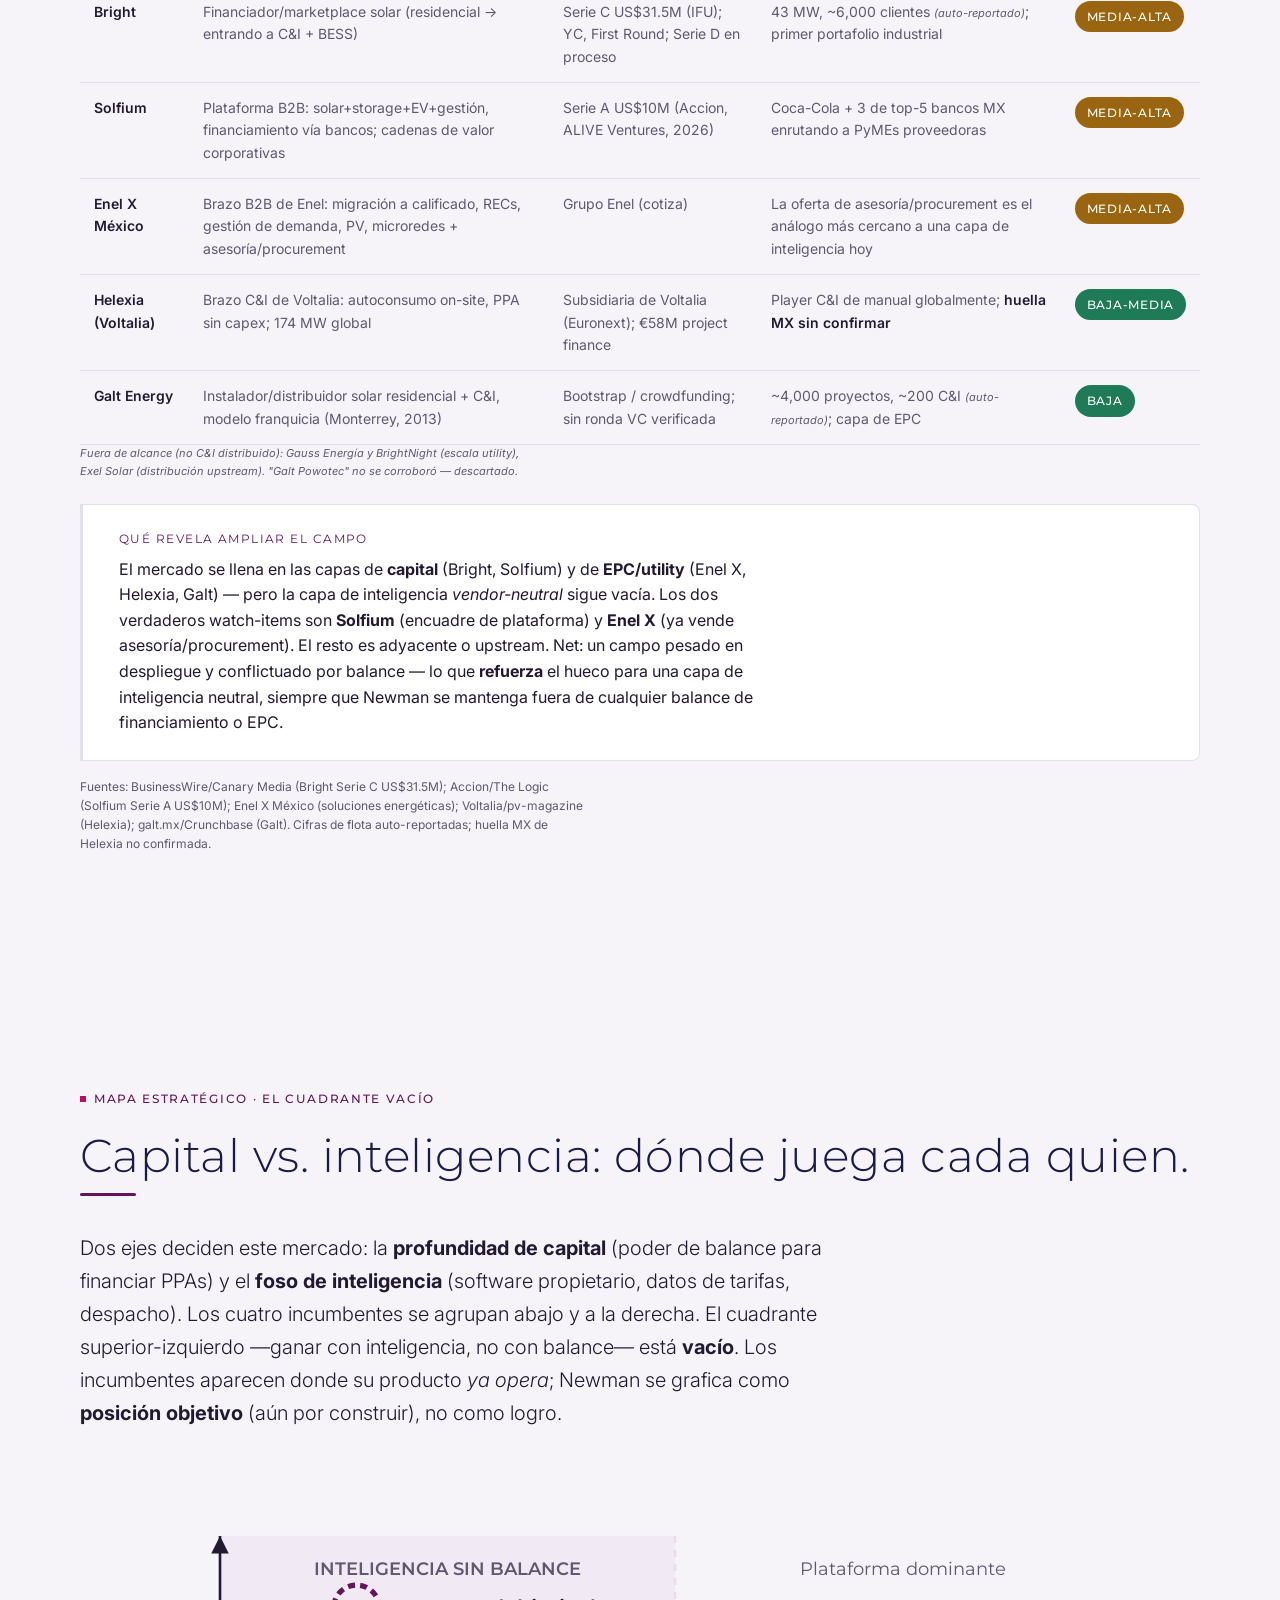
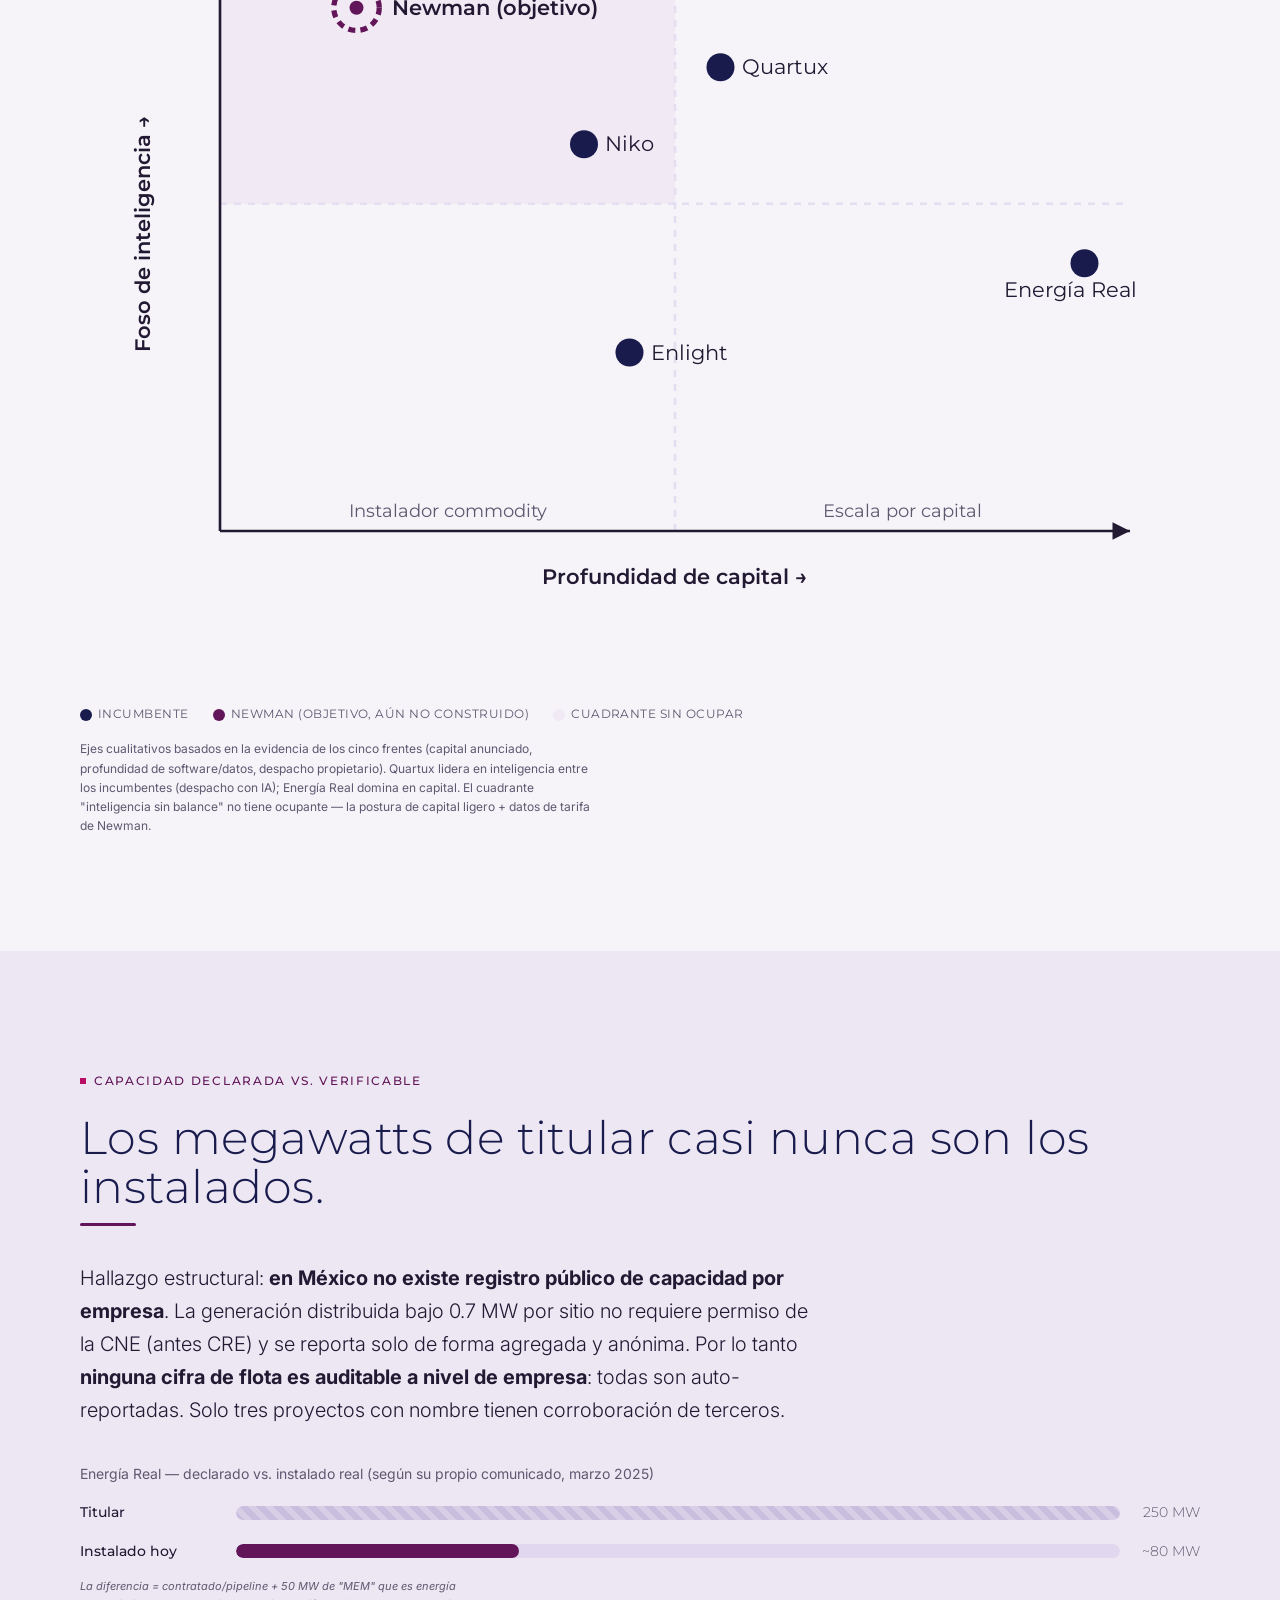
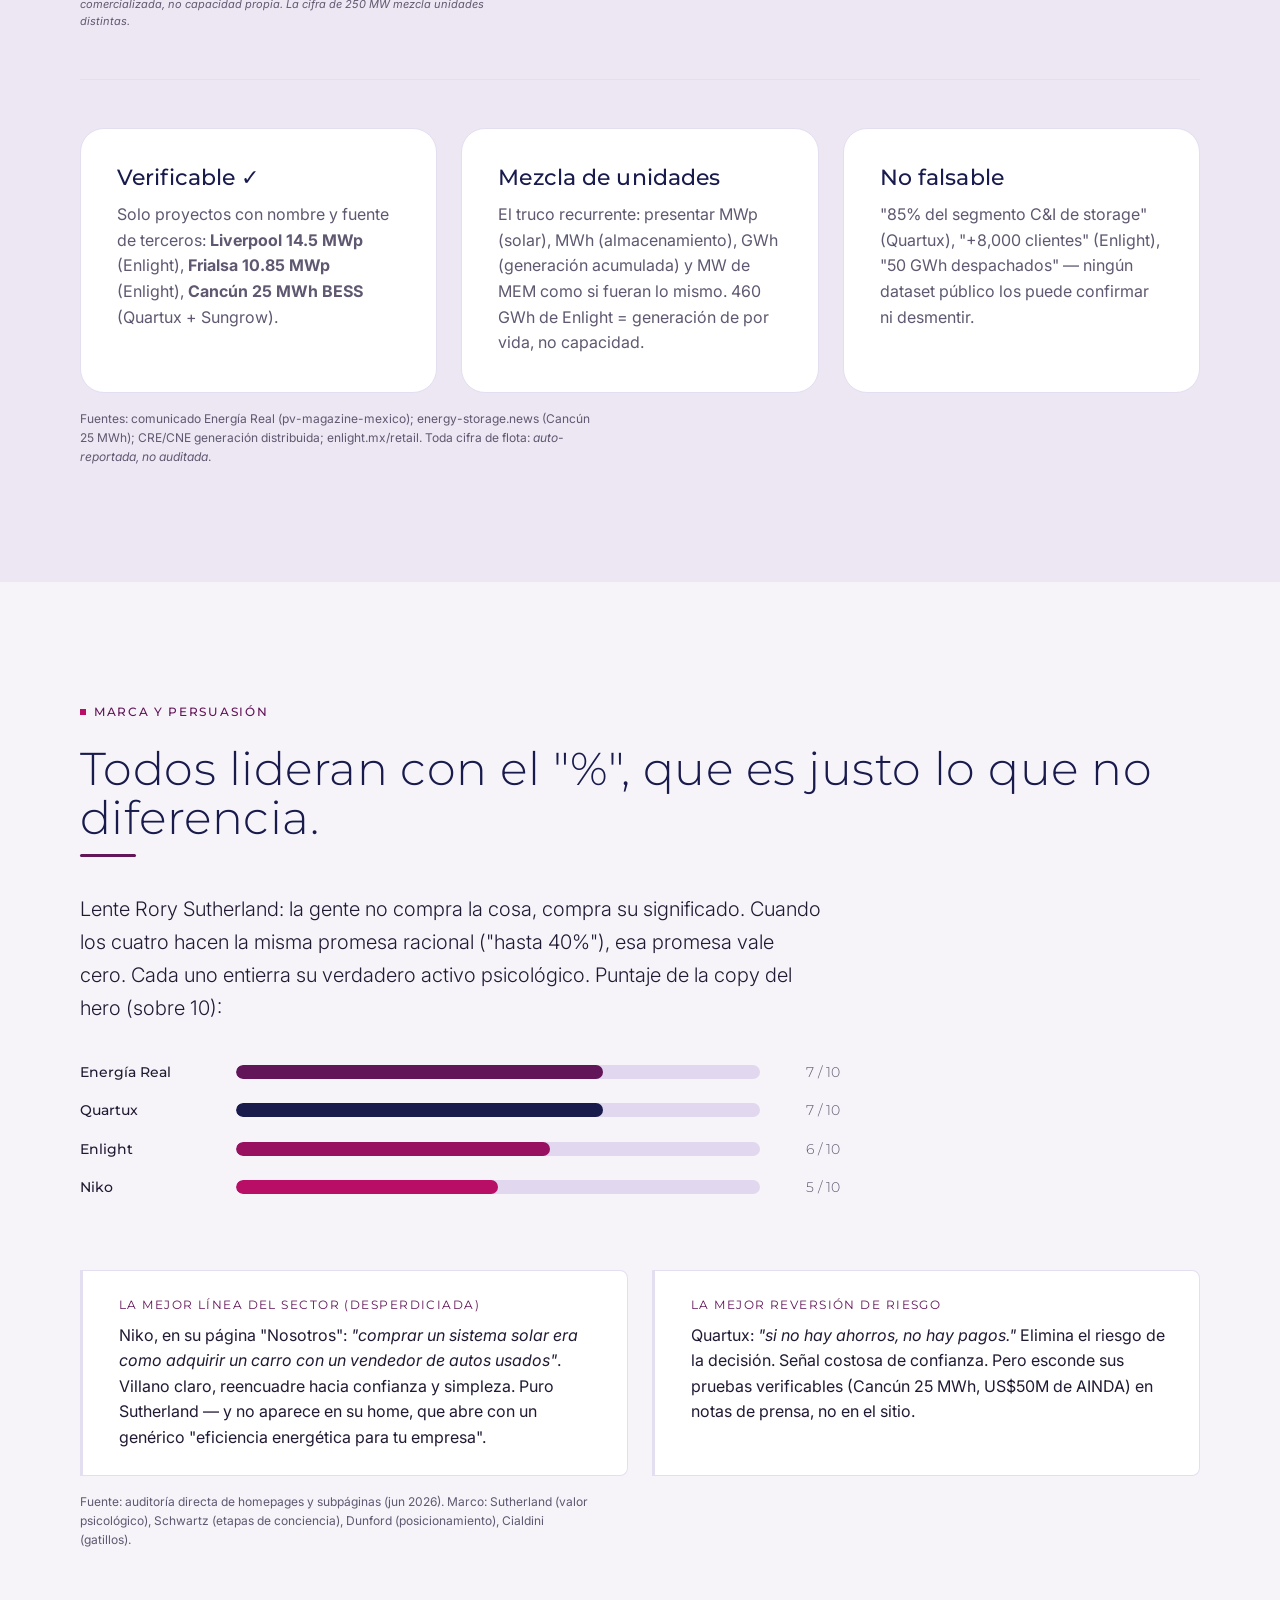
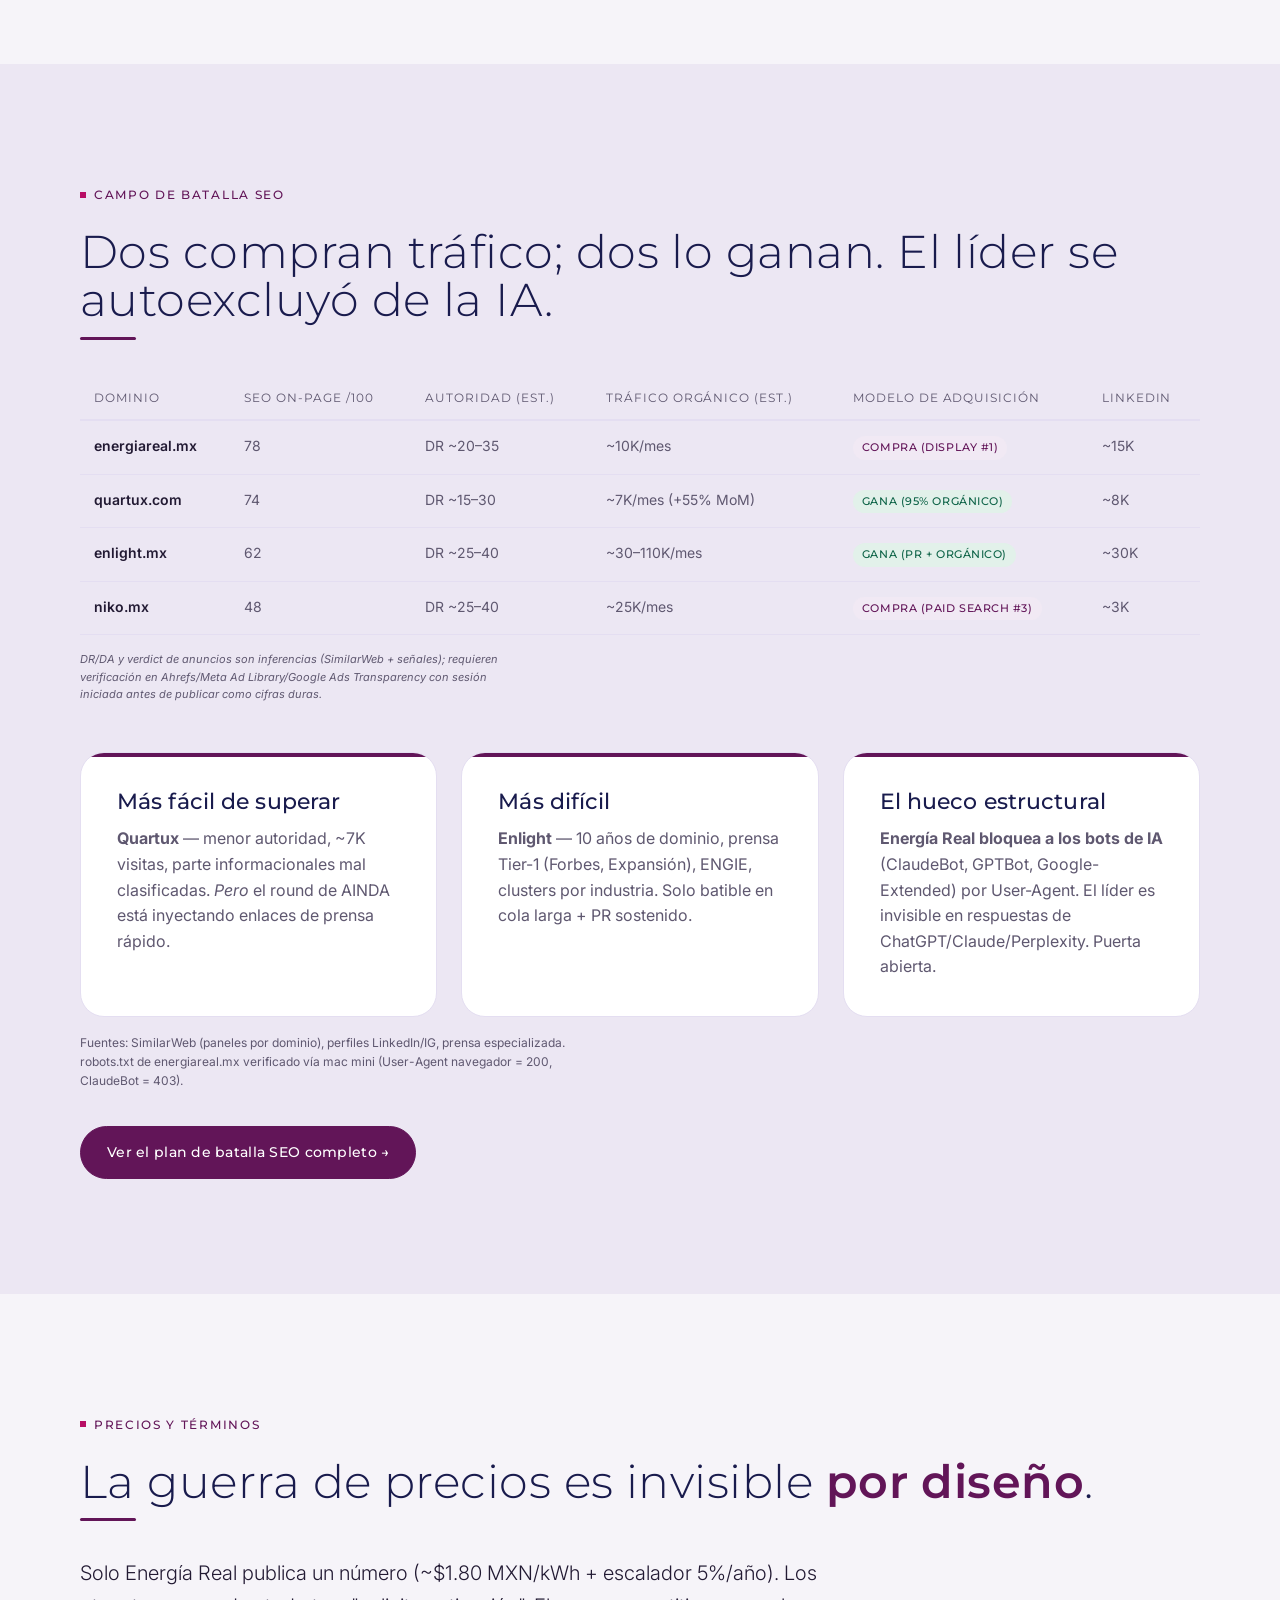
==== commit 2e145ffa: "Iteration 23: coherence pass — reconcile TAM rate vs all-in; fix EN parity lag Reconciled the appare" ====
--- a/index.html
+++ b/index.html
@@ -289,7 +289,7 @@
 
     <div class="assume">
       <div class="t">TAM — $28.5 B/año</div>
-      <div class="d">359,807 GWh de consumo bruto 2024 × 72% participación C&I × ~$0.11 USD/kWh (GDMTH media tensión; las fuentes citan $0.11–0.119). <span class="conf">Pozo de gasto de referencia, no mercado direccionable.</span></div>
+      <div class="d">359,807 GWh de consumo bruto 2024 × 72% participación C&I × ~$0.11 USD/kWh (GDMTH media tensión; las fuentes citan $0.11–0.119). <span class="conf">Tasa conservadora (nivel energía); con el all-in real ~2.5–3.5 MXN/kWh (≈$0.14–0.19) el pozo sería mayor → el $28.5B es un piso. Pozo de gasto de referencia, no mercado direccionable.</span></div>
       <div class="t">SAM — $1–3.5 B/año</div>
       <div class="d">Rango <strong>$1–3.5B</strong>: el piso (~$1B) = ~1 GW/año de nueva GD a ~$1/W de capex; el techo (~$3.5B ≈ 12% del TAM) suma valor de PPA, almacenamiento, O&M y software. <span class="conf">Rango explícito; los dos métodos acotan la incertidumbre.</span></div>
       <div class="t">SOM — GMV ~$50 M/año</div>
@@ -839,7 +839,7 @@
       <thead><tr><th>Riesgo</th><th>Prob.</th><th>Impacto</th><th>Mitigación</th></tr></thead>
       <tbody>
         <tr><td><strong>Reversión de net metering en media tensión</strong> (borrador, no ley)</td><td><span class="risk med">Media</span></td><td><span class="risk high">Alto</span></td><td>Anclar en autoconsumo + storage (menos dependiente de medición neta); monitoreo del DOF.</td></tr>
-        <tr><td><strong>Saturación de interconexión CFE</strong> (cola &gt;15 GW, 18–30 meses)</td><td><span class="risk high">Alta</span></td><td><span class="risk med">Media</span></td><td>DG ≤0.7 MW detrás del medidor esquiva la cola; priorizar sitios con capacidad.</td></tr>
+        <tr><td><strong>Saturación de interconexión CFE</strong> (cola &gt;15 GW, 18–30 meses)</td><td><span class="risk high">Alta</span></td><td><span class="risk med">Media</span></td><td>DG ≤0.7 MW detrás del medidor esquiva la cola. <strong>Corroborado con datos propios:</strong> en una muestra de 36 circuitos de la CRE, <strong>22% (8/36) ya sin headroom de interconexión</strong> —concentrados en Jalisco—; donde la red está saturada, el behind-the-meter es la única vía.</td></tr>
         <tr><td><strong>Capital incumbente</strong> (Energía Real US$700M) aplasta por precio</td><td><span class="risk med">Media</span></td><td><span class="risk high">Alto</span></td><td>No competir por balance; ganar por inteligencia, honestidad de números y nicho.</td></tr>
         <tr><td><strong>Precio/suministro de hardware</strong> (aranceles a China, FX)</td><td><span class="risk med">Media</span></td><td><span class="risk med">Media</span></td><td>Agnóstico de hardware; abastecimiento multi-OEM; contratos con cobertura.</td></tr>
         <tr><td><strong>Costo de adquisición de cliente</strong> demasiado alto</td><td><span class="risk med">Media</span></td><td><span class="risk med">Media</span></td><td>Calculadora sin candado precalifica el lead; foso de contenido/SEO baja el CAC.</td></tr>
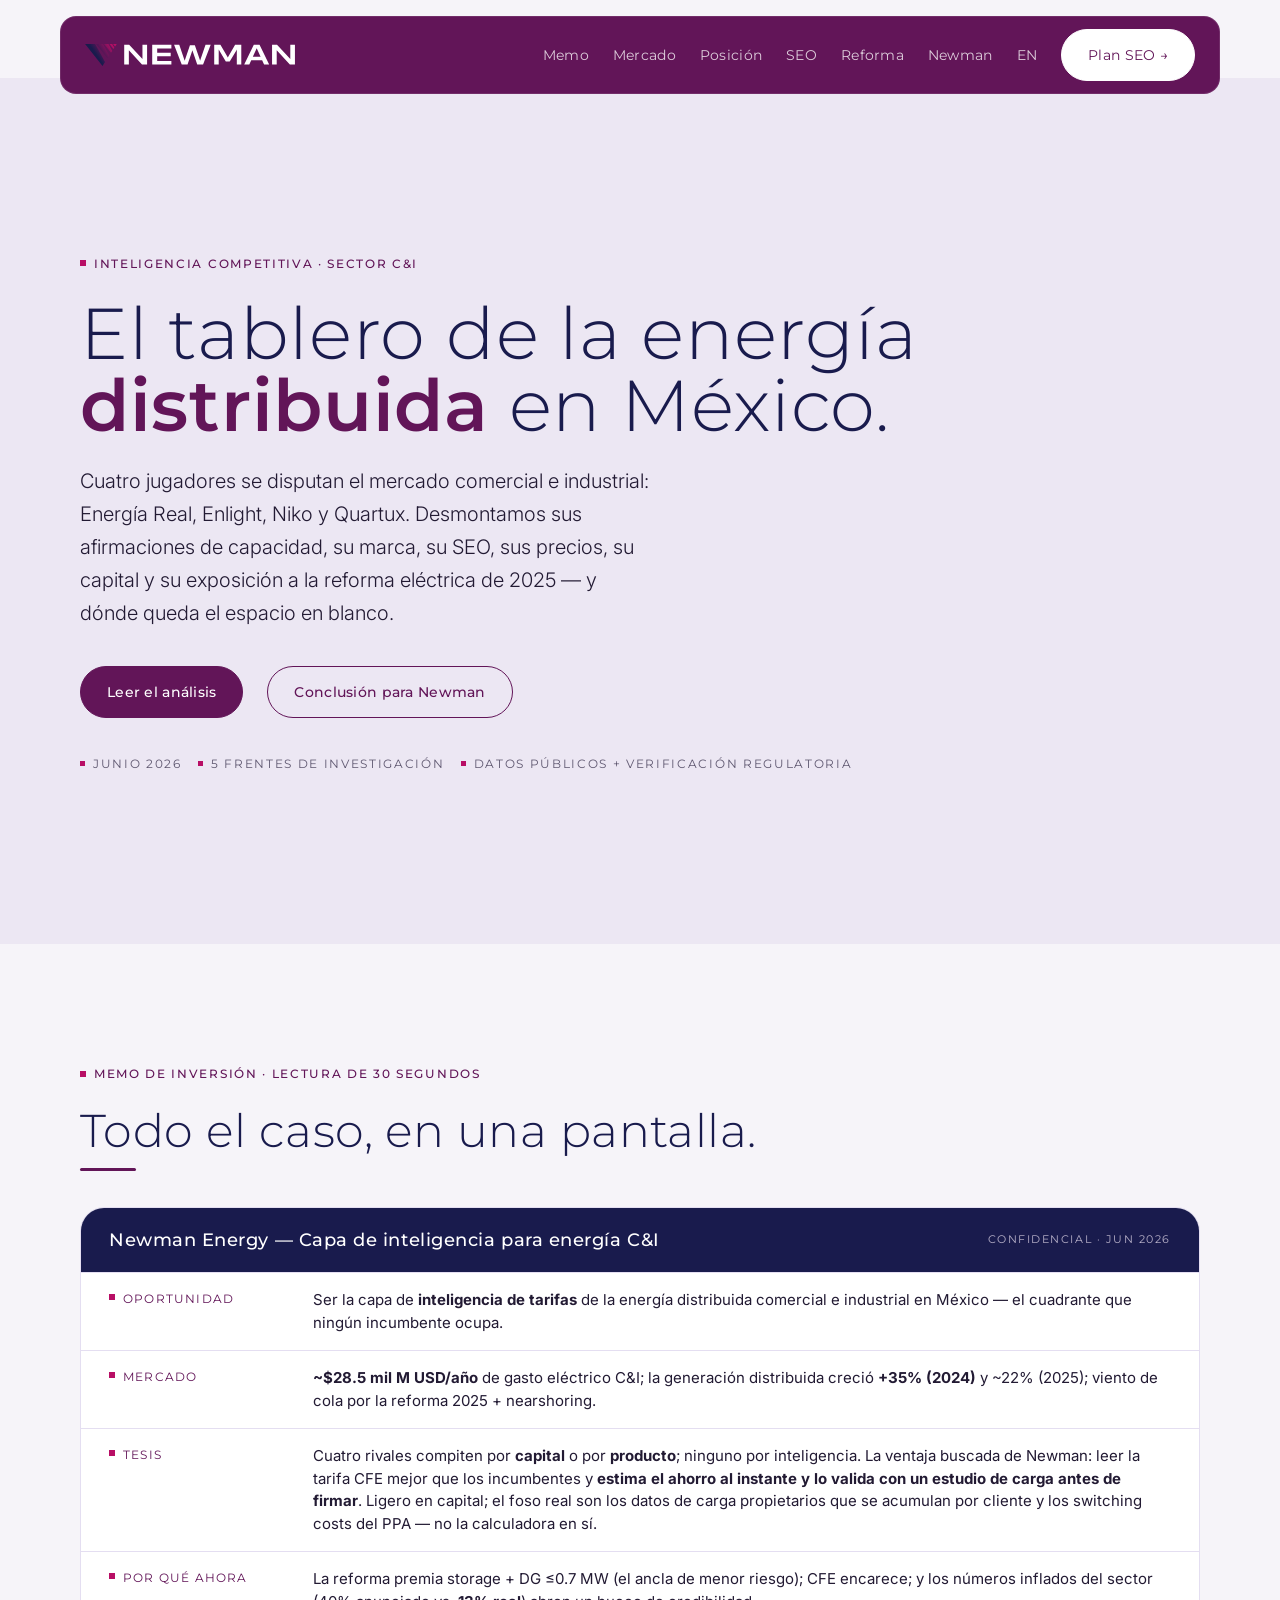
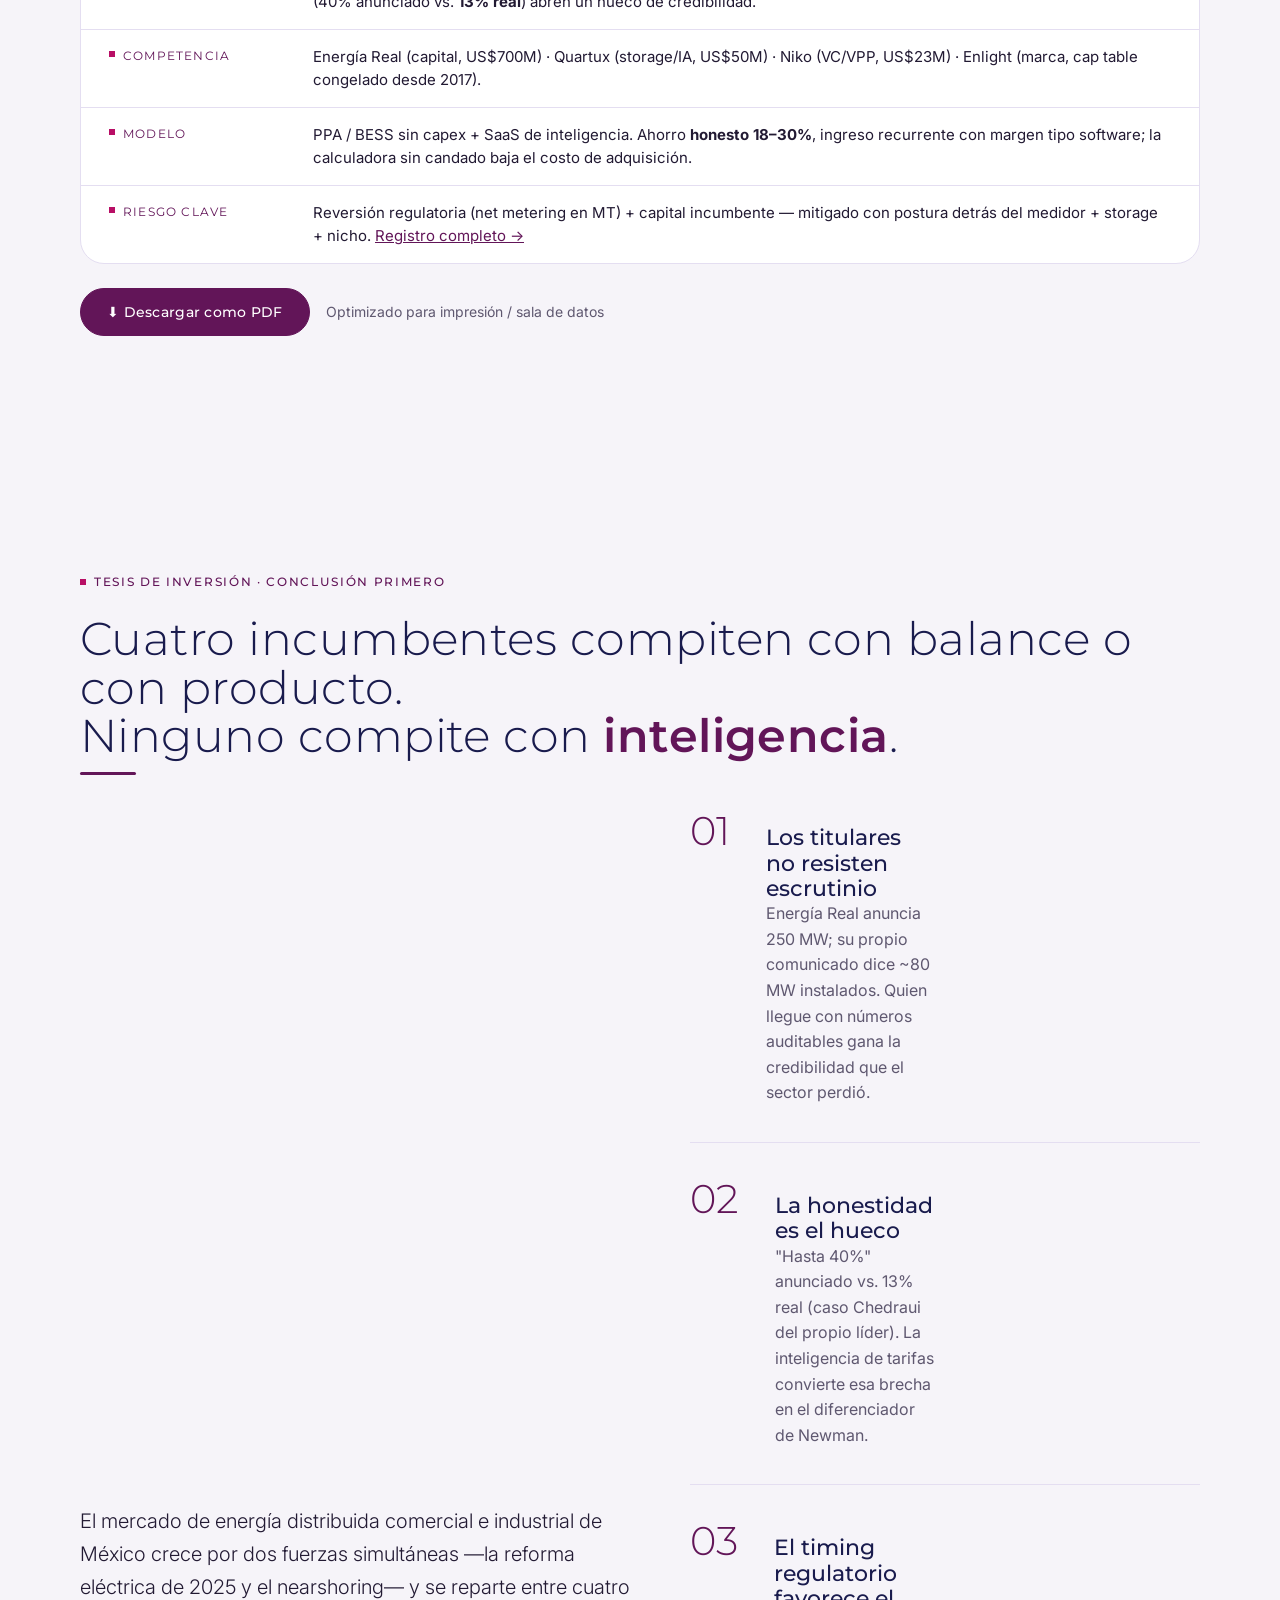
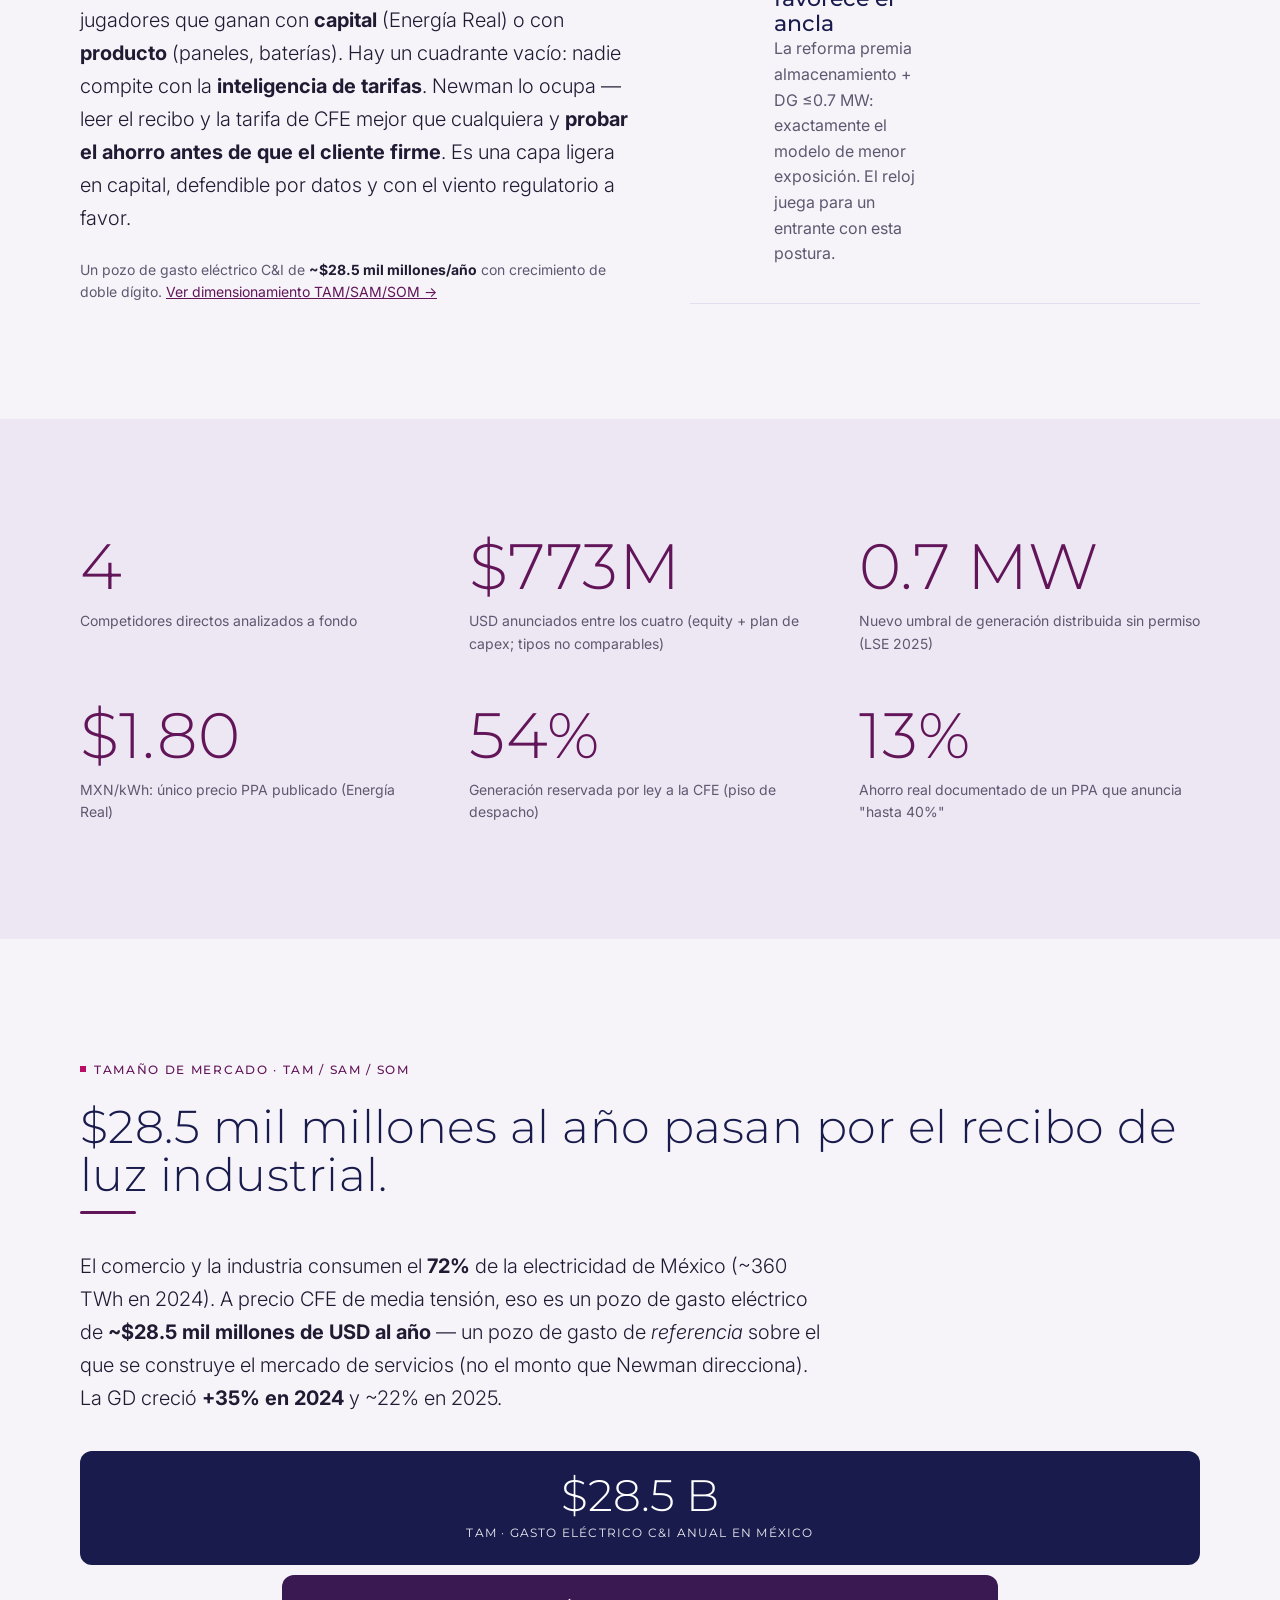
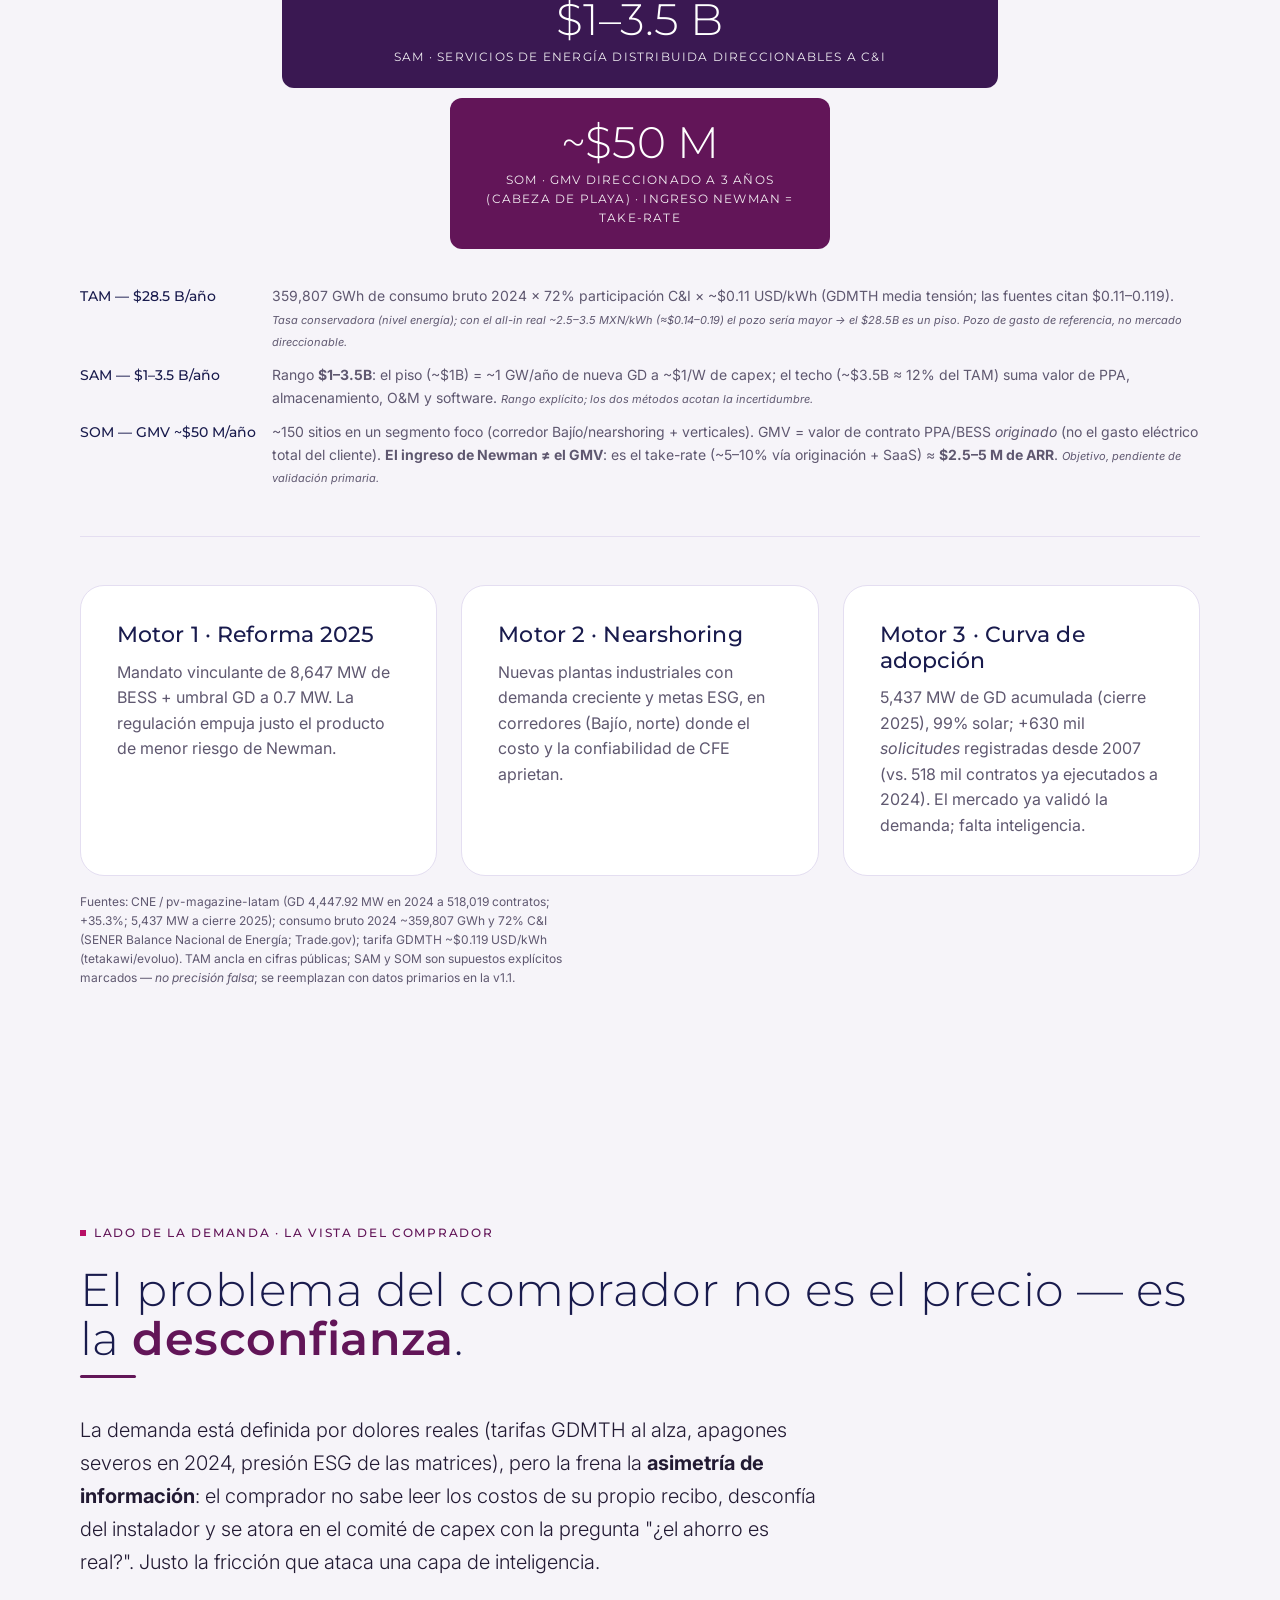
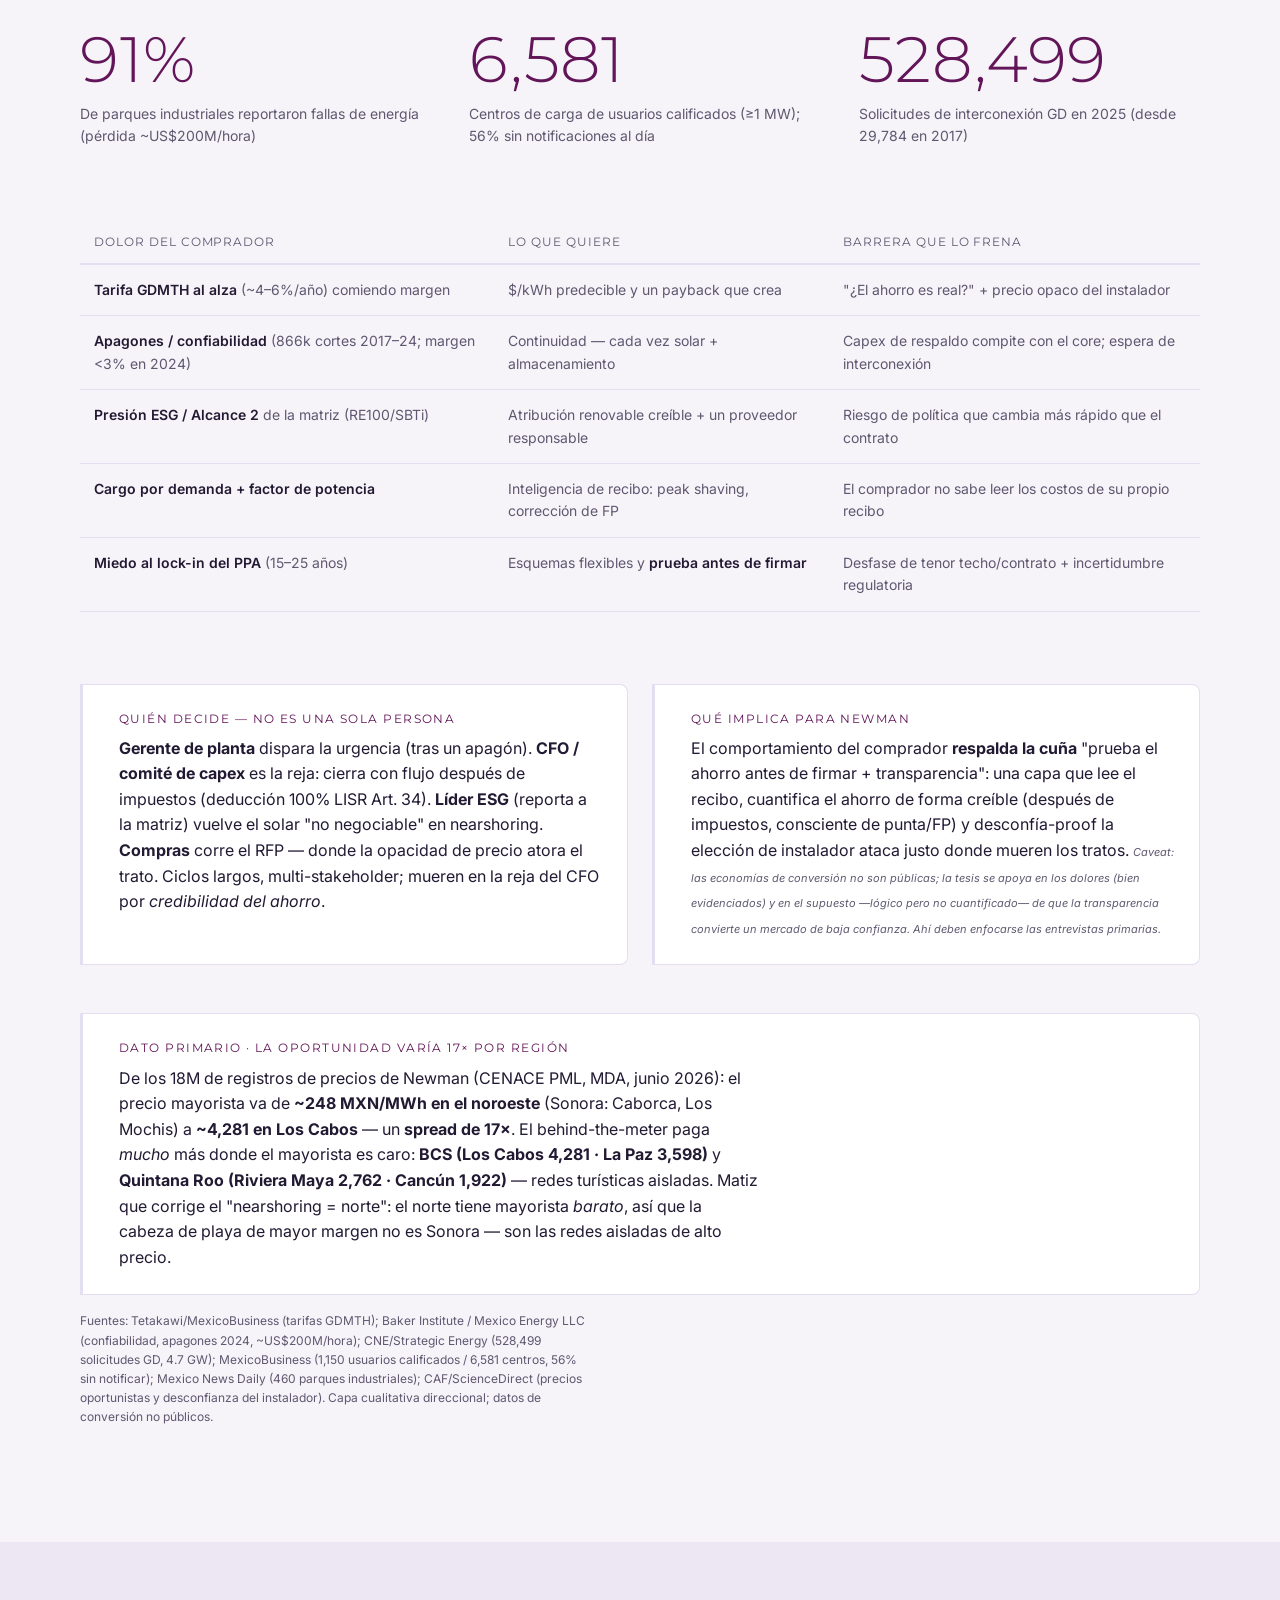
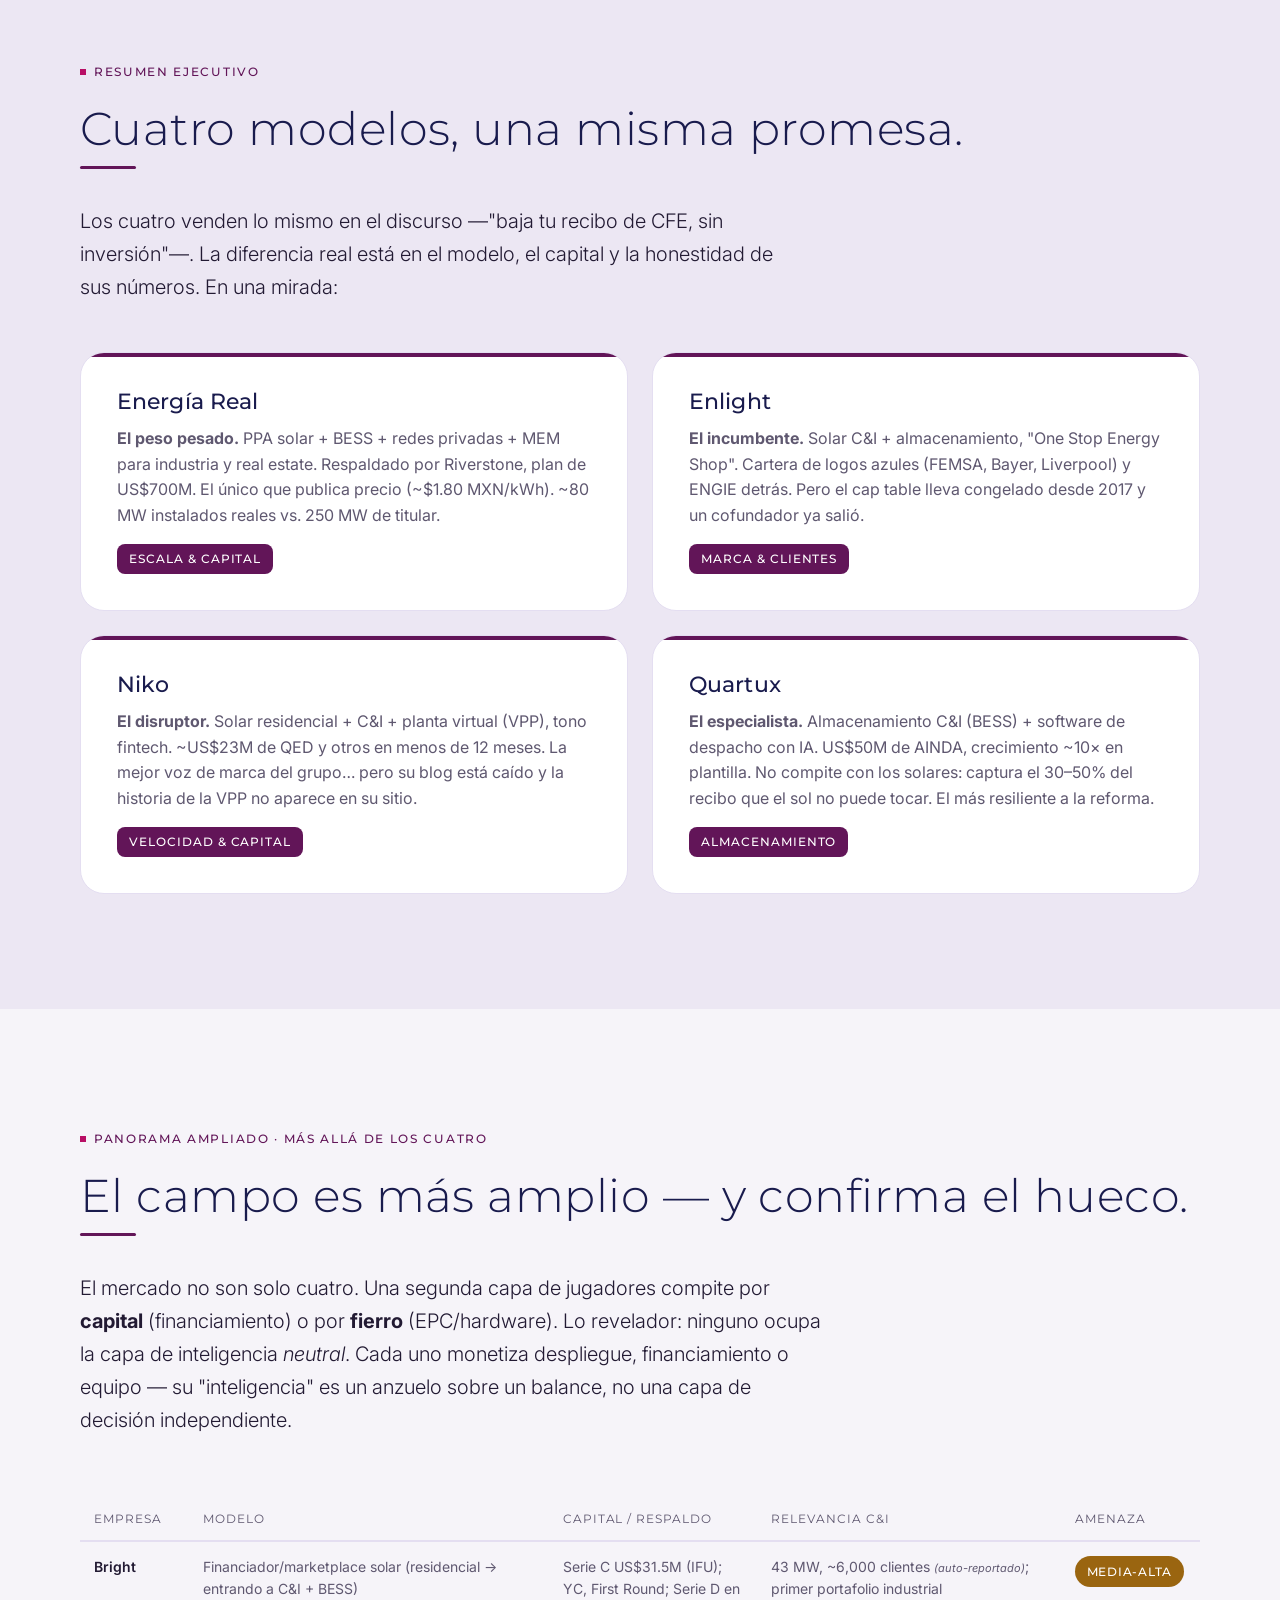
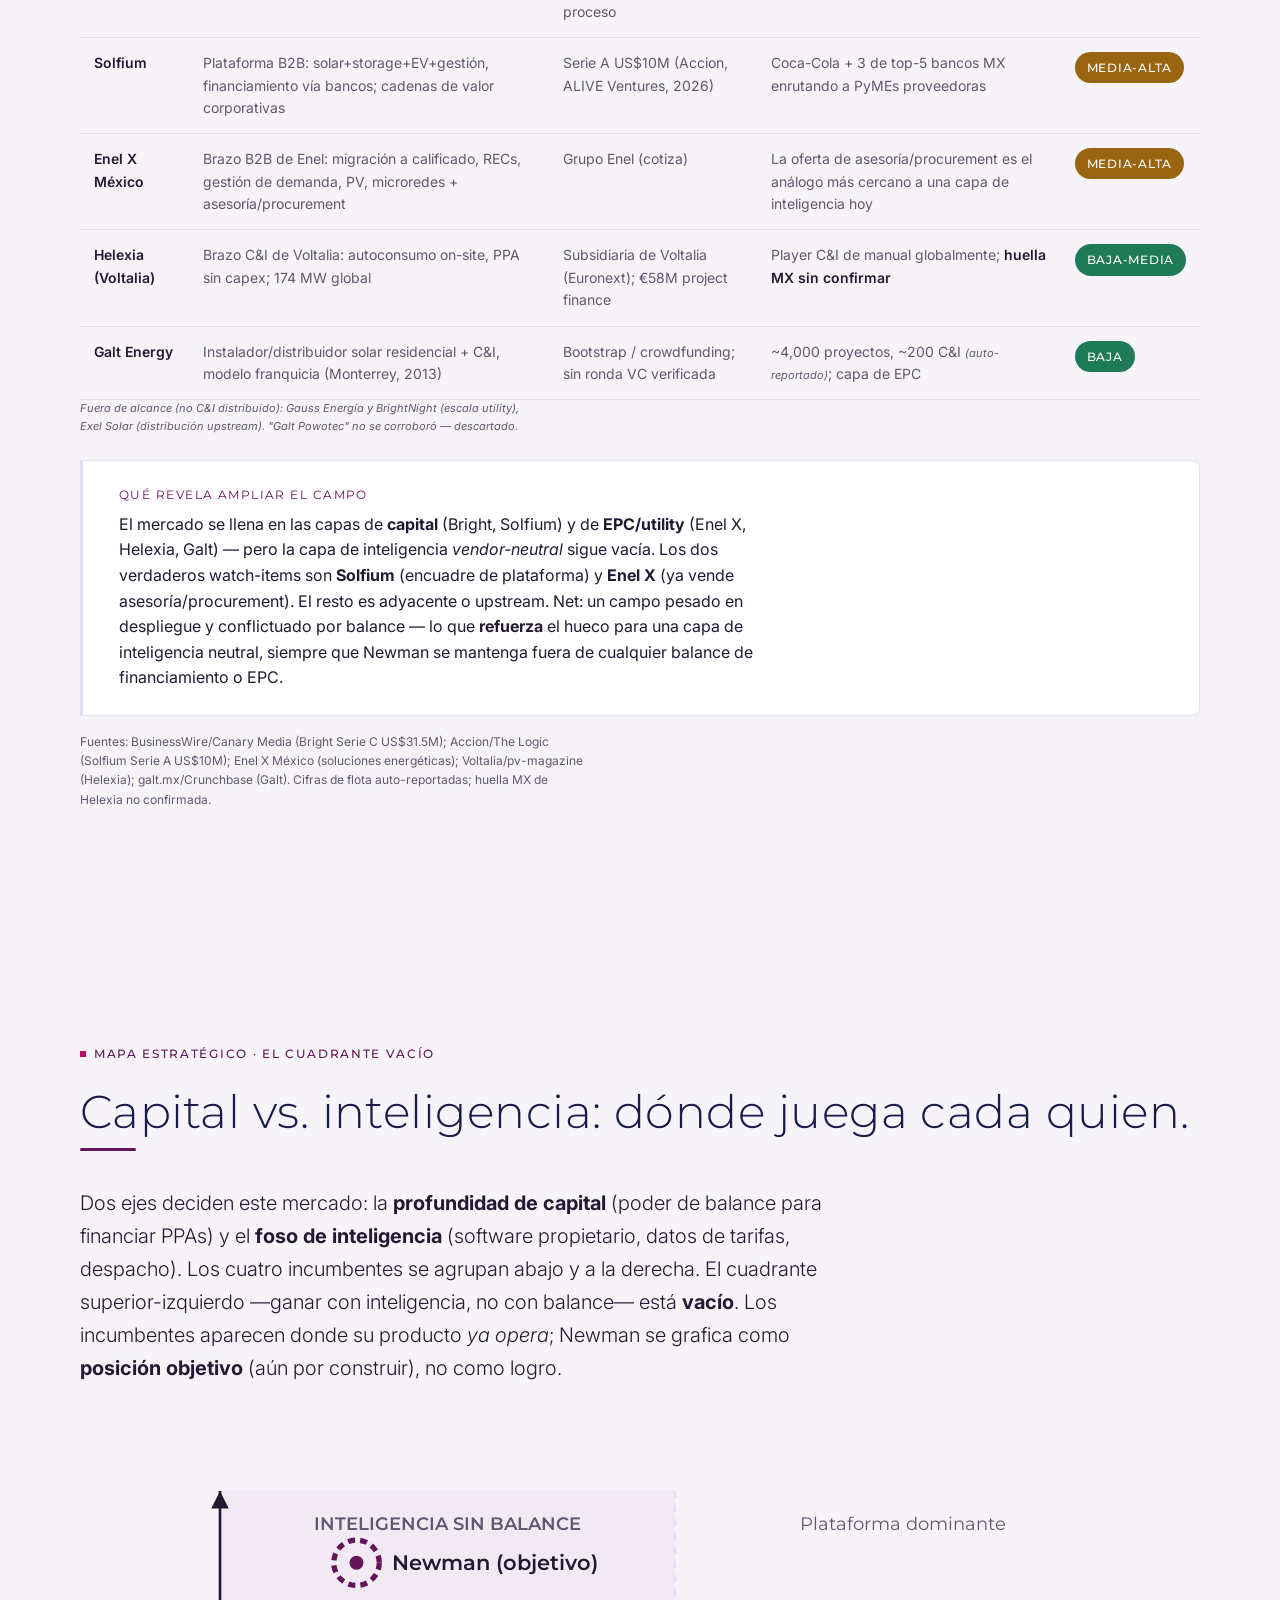
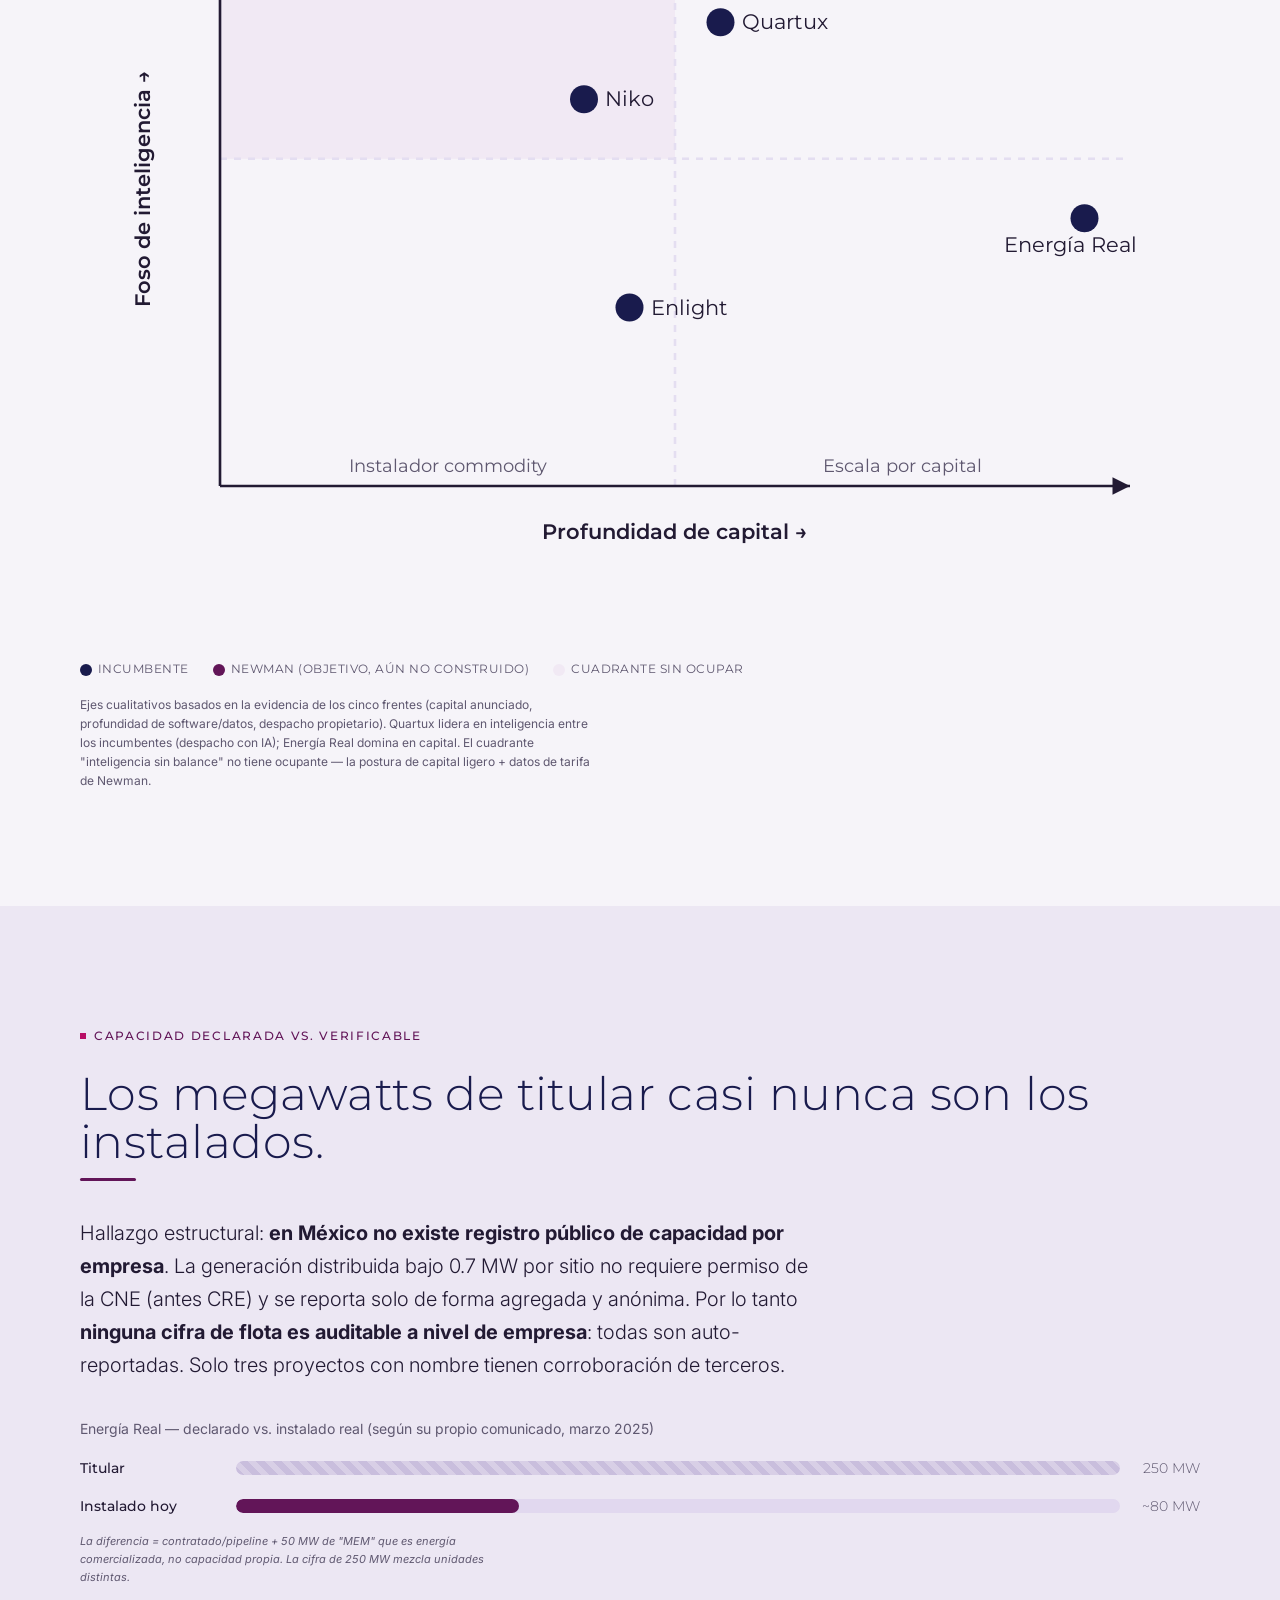
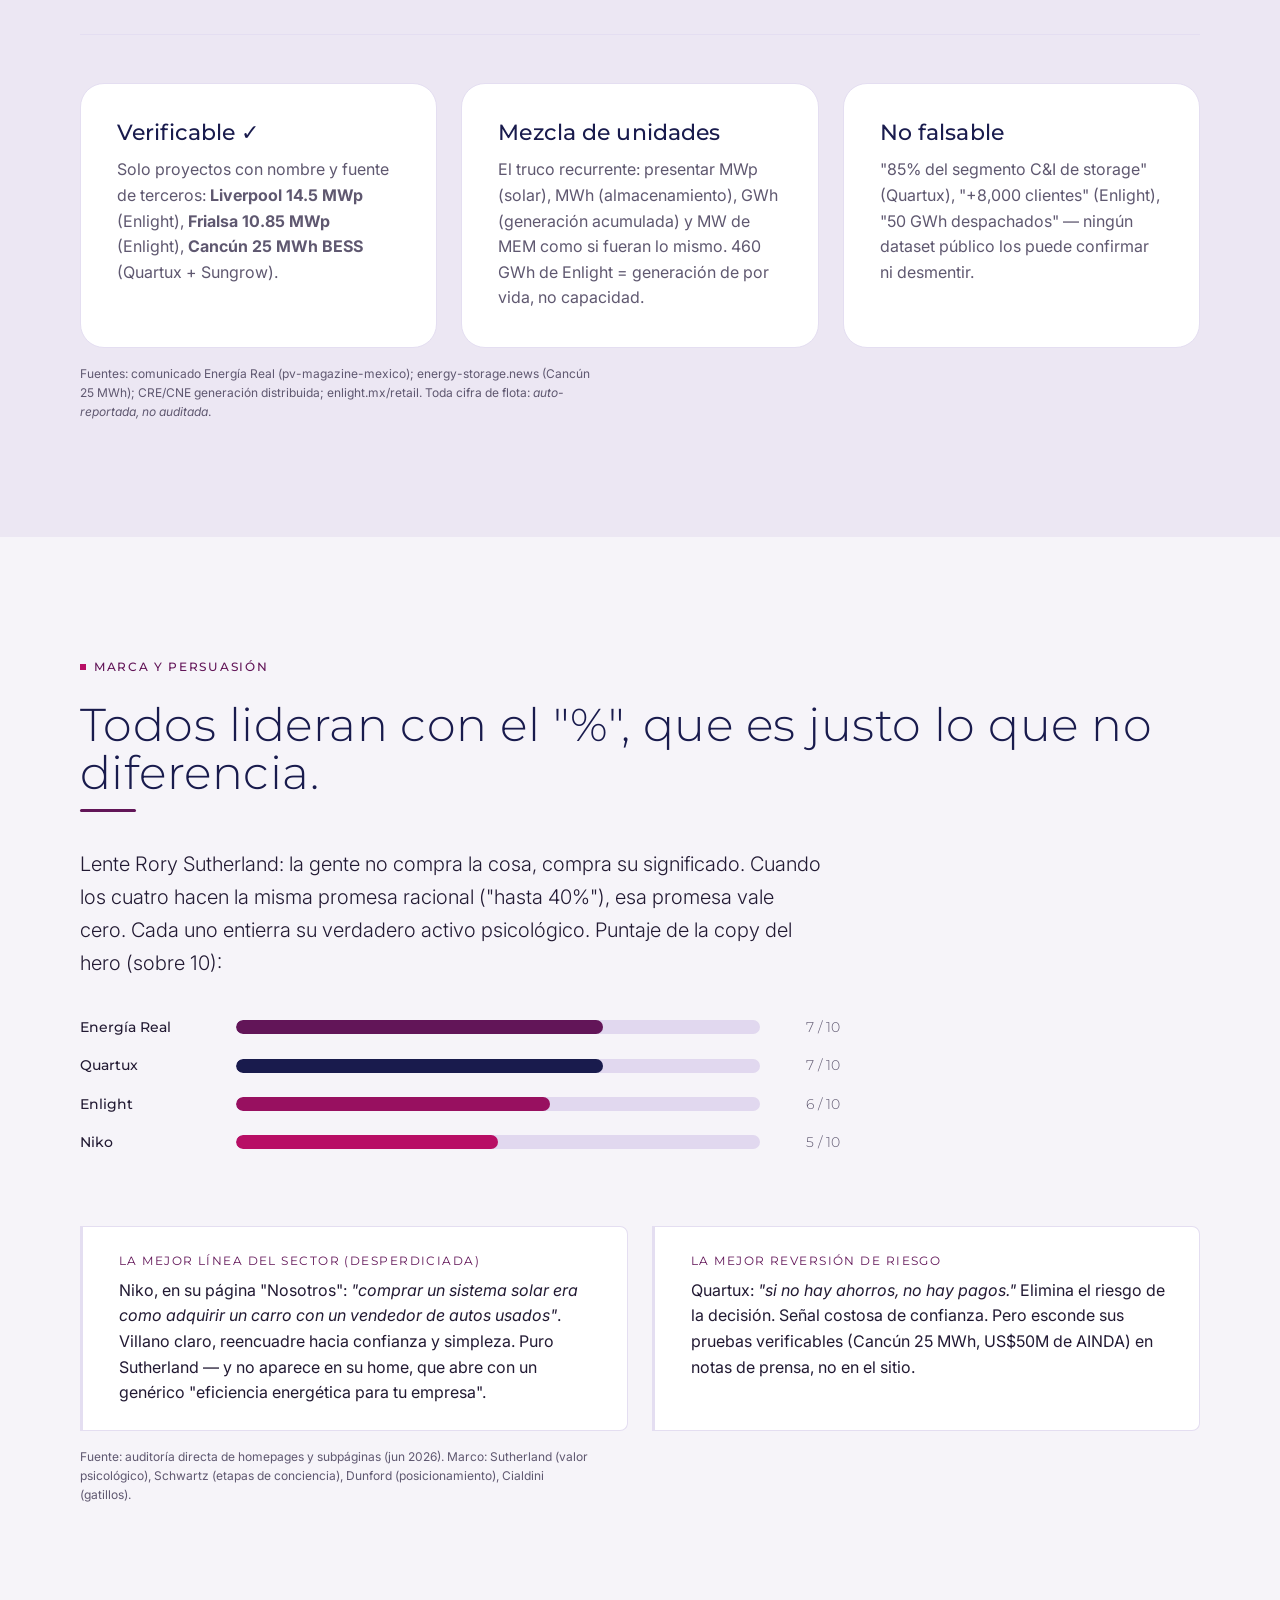
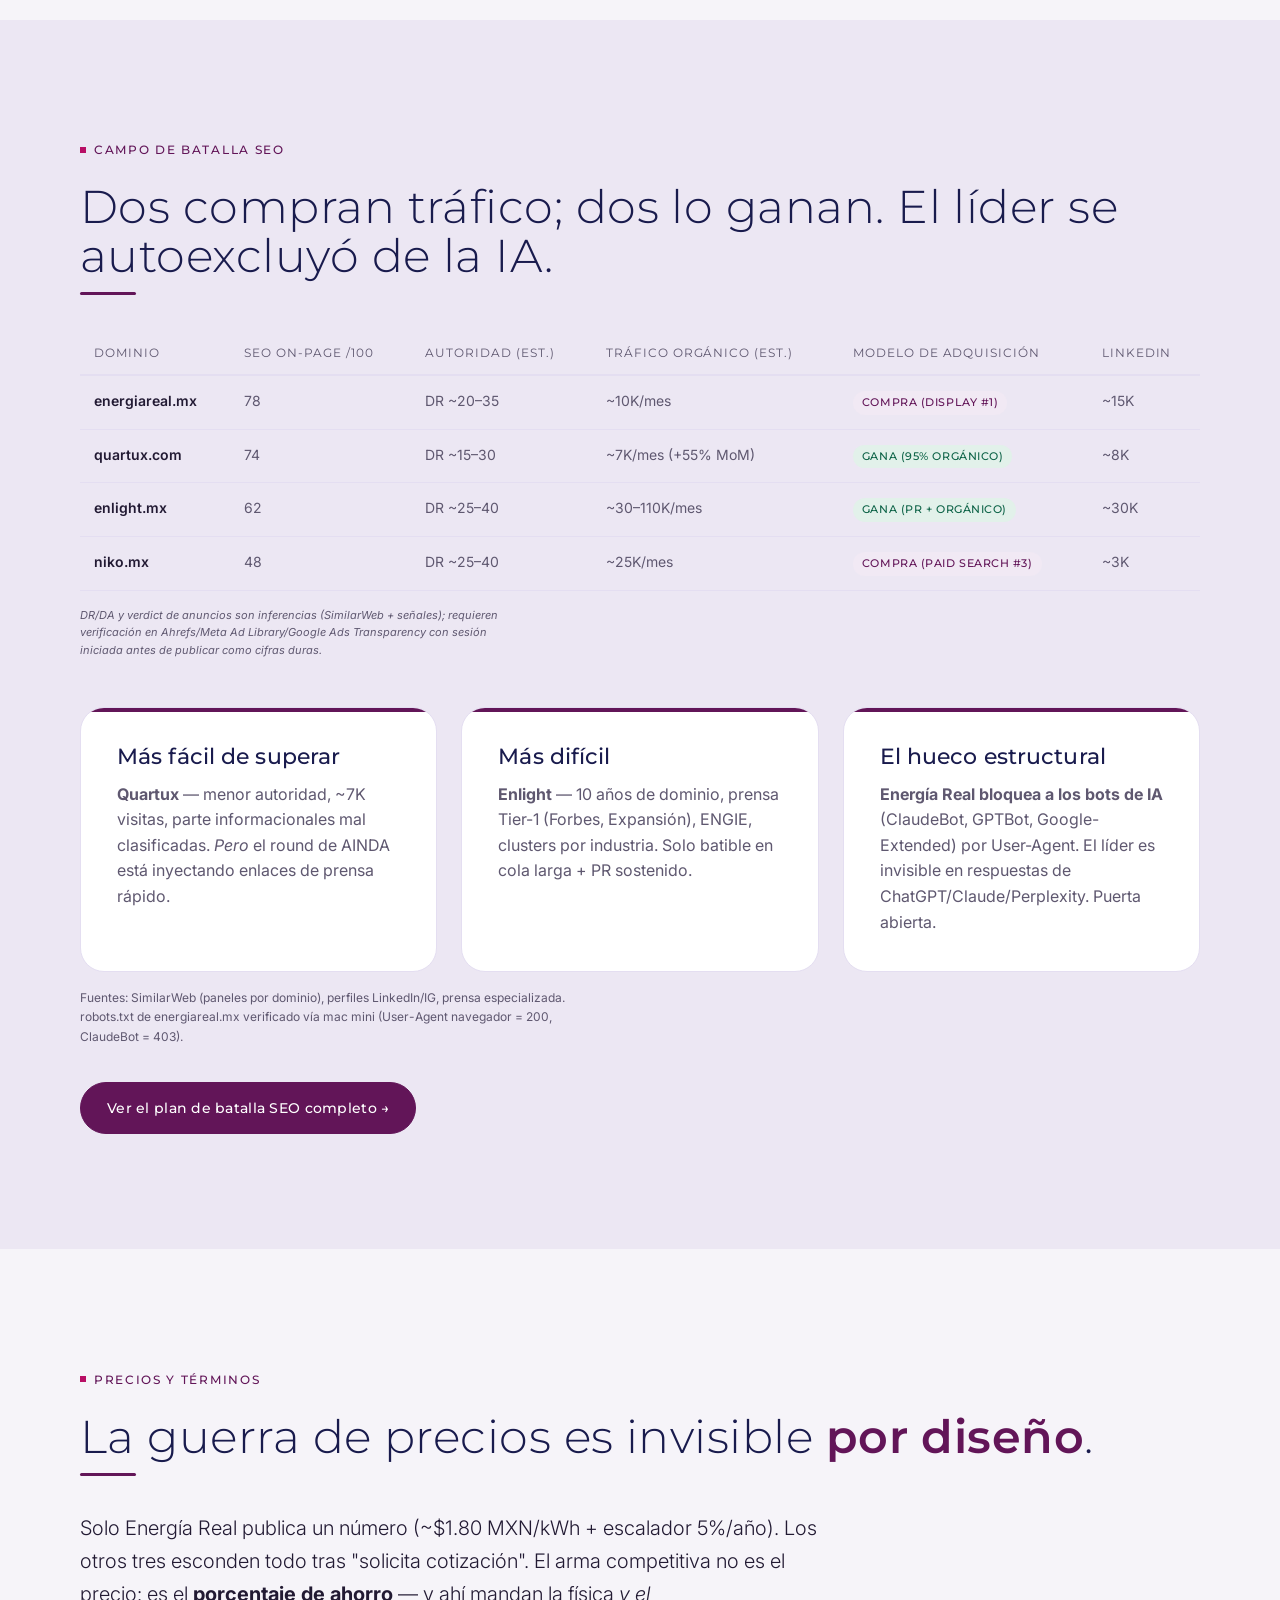
==== commit f7cc4e2e: "Iteration 24: editorial tightening per managing-editor review (ES+EN) Cut the two weakest/most-redun" ====
--- a/index.html
+++ b/index.html
@@ -262,7 +262,7 @@
   <div class="wrap">
     <div class="stats" data-reveal>
       <div class="stat"><div class="num" data-to="4">0</div><small>Competidores directos analizados a fondo</small></div>
-      <div class="stat"><div class="num" data-to="$773M">0</div><small>USD entre los cuatro — Quartux $50M equity, Niko $8M equity + $15M deuda, y el plan de capex de Energía Real ($700M) — tipos no comparables, no sumables como uno</small></div>
+      <div class="stat"><div class="num" data-to="$773M">0</div><small>USD anunciados entre los cuatro (equity + plan de capex; tipos no comparables)</small></div>
       <div class="stat"><div class="num" data-to="0.7 MW">0</div><small>Nuevo umbral de generación distribuida sin permiso (LSE 2025)</small></div>
     </div>
     <div class="stats" data-reveal style="margin-top:var(--s-48)">
@@ -345,7 +345,7 @@
     </div>
     <div class="callout" data-reveal style="margin-top:var(--s-48)">
       <span class="k">Dato primario · La oportunidad varía 17× por región</span>
-      <p>De los 18M de registros de precios de Newman (CENACE PML, MDA, junio 2026): el precio mayorista va de <strong>~248 MXN/MWh en el noroeste</strong> (Sonora: Caborca, Los Mochis) a <strong>~4,281 en Los Cabos</strong> — un <strong>spread de 17×</strong>. El behind-the-meter paga <em>mucho</em> más donde el mayorista es caro: <strong>BCS (Los Cabos 4,281 · La Paz 3,598)</strong> y <strong>Quintana Roo (Riviera Maya 2,762 · Cancún 1,922)</strong> — redes turísticas aisladas. Matiz que corrige el "nearshoring = norte": el norte tiene mayorista <em>barato</em>, así que la cabeza de playa de mayor margen no es Sonora — son las redes aisladas de alto precio. Newman lo sabe porque mide el precio nodo por nodo.</p>
+      <p>De los 18M de registros de precios de Newman (CENACE PML, MDA, junio 2026): el precio mayorista va de <strong>~248 MXN/MWh en el noroeste</strong> (Sonora: Caborca, Los Mochis) a <strong>~4,281 en Los Cabos</strong> — un <strong>spread de 17×</strong>. El behind-the-meter paga <em>mucho</em> más donde el mayorista es caro: <strong>BCS (Los Cabos 4,281 · La Paz 3,598)</strong> y <strong>Quintana Roo (Riviera Maya 2,762 · Cancún 1,922)</strong> — redes turísticas aisladas. Matiz que corrige el "nearshoring = norte": el norte tiene mayorista <em>barato</em>, así que la cabeza de playa de mayor margen no es Sonora — son las redes aisladas de alto precio.</p>
     </div>
     <p class="src">Fuentes: Tetakawi/MexicoBusiness (tarifas GDMTH); Baker Institute / Mexico Energy LLC (confiabilidad, apagones 2024, ~US$200M/hora); CNE/Strategic Energy (528,499 solicitudes GD, 4.7 GW); MexicoBusiness (1,150 usuarios calificados / 6,581 centros, 56% sin notificar); Mexico News Daily (460 parques industriales); CAF/ScienceDirect (precios oportunistas y desconfianza del instalador). Capa cualitativa direccional; datos de conversión no públicos.</p>
   </div>
@@ -606,7 +606,7 @@
     </div>
     <div class="callout" data-reveal>
       <span class="k">Dato primario · El margen retail–mayorista se ensancha</span>
-      <p>De la base de datos viva de Newman (junio 2026): la energía GDMTH retail cuesta <strong>0.90 (base) / 1.62 (intermedia) / 1.92 (punta) MXN/kWh</strong> —más cargos de demanda, distribución y transmisión encima—. Mientras tanto, el precio <strong>mayorista</strong> (CENACE PML, MDA) promedió <strong>~0.82 MXN/kWh</strong> ese mes y lleva <strong>plano desde 2016</strong> (883 → 909 MXN/MWh, +3% en 9 años). Traducción: el costo mayorista no sube, pero la tarifa retail sí (~4–6%/año) → <strong>el markup de CFE se ensancha</strong>. Esa brecha que se abre es, literalmente, la oportunidad behind-the-meter — y Newman la mide con datos propios, no con estimados de prensa. <span class="conf">Cómputo sobre 60,168 registros horarios de junio 2026 en el almacén de Newman.</span></p>
+      <p>De la base de datos viva de Newman (junio 2026): la energía GDMTH retail cuesta <strong>0.90 (base) / 1.62 (intermedia) / 1.92 (punta) MXN/kWh</strong> —más cargos de demanda, distribución y transmisión encima—. Mientras tanto, el precio <strong>mayorista</strong> (CENACE PML, MDA) promedió <strong>~0.82 MXN/kWh</strong> ese mes y lleva <strong>plano desde 2016</strong> (883 → 909 MXN/MWh, +3% en 9 años). Traducción: el costo mayorista no sube, pero la tarifa retail sí (~4–6%/año) → <strong>el markup de CFE se ensancha</strong>. Esa brecha que se abre es, literalmente, la oportunidad behind-the-meter <span class="conf">Cómputo sobre 60,168 registros horarios de junio 2026 en el almacén de Newman.</span></p>
     </div>
     <p class="src">Fuentes: energiareal.mx (PPA, caso Chedraui); enlight.mx/calculadora; quartux.com/financing; CFE GDMTH (tarifas ene-2025). El cargo por demanda es 30–50% del recibo y el sol está apagado en la punta vespertina → el almacenamiento es obligatorio para los números altos.</p>
   </div>
@@ -694,6 +694,10 @@
       <span><i style="background:#F1E9F4;border:1.5px solid #621558"></i>Hardware compartido</span>
       <span>— — línea punteada = vínculo de hardware</span>
     </div>
+    <div class="callout" data-reveal style="margin-top:var(--s-36)">
+      <span class="k">Señal de contratación = estrategia</span>
+      <p>Las vacantes de Niko son 100% finanzas/operaciones (Tesorería, Cost Controller) — cero ingeniería de BESS o "VPP", pese a venderse como "la primera planta virtual de México". <strong>La historia de almacenamiento se comunica antes de contratarse.</strong> Enlight: mayor plantilla pero salida del cofundador/COO (hoy en Metrobús CDMX) y reseñas de "cambios estructurales constantes".</p>
+    </div>
     <p class="src">Capital anunciado: Energía Real plan US$700M (Riverstone) + crédito verde Bancomext/Multiva MX$2.13B; Enlight ALLVP+ENGIE (última ronda 2017); Niko ~US$23M (QED lead, ene-2025); Quartux US$50M (AINDA, dic-2025). Correcciones: Tesla→Quartux <em>no verificado</em>; Huemul→Niko <em>no verificable</em>.</p>
   </div>
 </section>
@@ -725,28 +729,6 @@
       </div>
     </div>
     <p class="src">Fuentes: BusinessWire (Bright US$31.5M Serie C, 2023); Renewables Now/TechCrunch (Niko ~US$23M = $8M equity + $15M deuda); Accion (Solfium US$10M Serie A, 2026); Mexico Business News (Quartux US$50M AINDA); Yahoo/BNamericas (Energía Real US$700M plan). Montos de ronda, no valuaciones.</p>
-  </div>
-</section>
-
-<!-- ===================== MOMENTUM ===================== -->
-<section class="section" id="momentum">
-  <div class="wrap">
-    <p class="kicker">Momentum (plantilla)</p>
-    <h2 class="h-lg">Quartux y Niko aceleran; Enlight opera sobre un cap table congelado.</h2>
-    <div class="section-rule"></div>
-
-    <div class="chart" data-reveal style="max-width:780px">
-      <div class="bar-row"><span class="lbl">Enlight</span><div class="bar-track"><div class="bar-fill c-en" data-w="100%"></div></div><span class="val">~176 <span class="chip flat">plano</span></span></div>
-      <div class="bar-row"><span class="lbl">Quartux</span><div class="bar-track"><div class="bar-fill c-qx" data-w="77%"></div></div><span class="val">~136 <span class="chip up">↑ ~10×</span></span></div>
-      <div class="bar-row"><span class="lbl">Energía Real</span><div class="bar-track"><div class="bar-fill c-er" data-w="59%"></div></div><span class="val">~104 <span class="chip up">↑</span></span></div>
-      <div class="bar-row"><span class="lbl">Niko</span><div class="bar-track"><div class="bar-fill c-ni" data-w="40%"></div></div><span class="val">~71 <span class="chip up">↑ rápido</span></span></div>
-    </div>
-
-    <div class="callout" data-reveal style="margin-top:var(--s-36)">
-      <span class="k">Señal de contratación = estrategia</span>
-      <p>Las vacantes de Niko son 100% finanzas/operaciones (Tesorería, Cost Controller) — cero ingeniería de BESS o "VPP", pese a venderse como "la primera planta virtual de México". <strong>La historia de almacenamiento se comunica antes de contratarse.</strong> Enlight: mayor plantilla pero salida del cofundador/COO (hoy en Metrobús CDMX) y reseñas de "cambios estructurales constantes".</p>
-    </div>
-    <p class="src">Fuente: conteos de "miembros asociados" en LinkedIn (jun 2026) + PitchBook; tendencias de confianza media (sin serie mensual limpia). Conteos de vacantes exactos requieren sesión iniciada en LinkedIn.</p>
   </div>
 </section>
 
@@ -792,40 +774,6 @@
   </div>
 </section>
 
-<!-- ===================== CINCO FUERZAS ===================== -->
-<section class="section" id="fuerzas">
-  <div class="wrap">
-    <p class="kicker">Estructura del mercado · Cinco fuerzas de Porter</p>
-    <h2 class="h-lg">La estructura favorece a un entrante ligero en capital.</h2>
-    <div class="section-rule"></div>
-    <p class="lead" style="max-width:62ch">La rivalidad se libra sobre solar commoditizado; los proveedores de hardware no tienen poder; el único nodo de poder real es CFE (regulatorio); y los compradores premian la transparencia. Ninguna fuerza castiga a quien entra por la <strong>inteligencia</strong> en vez del balance.</p>
-
-    <div class="forces" data-reveal>
-      <div class="force f-top">
-        <h4>Nuevos entrantes <span class="risk med">Media-Alta</span></h4>
-        <p>Barrera baja para la capa de software/inteligencia; alta para el PPA de balance. La reforma 2025 sube la complejidad regulatoria como nuevo filtro.</p>
-      </div>
-      <div class="force f-left">
-        <h4>Proveedores <span class="risk med">Media</span></h4>
-        <p>Panel/inversor/batería commoditizados, muchos OEMs (Jinko, Sungrow, Huawei, CATL/BYD) → poder bajo. La excepción: CFE como red y offtaker = poder alto.</p>
-      </div>
-      <div class="force f-mid mid">
-        <h4>Rivalidad interna <span class="risk high">Media-Alta</span></h4>
-        <p>4 incumbentes financiados + decenas de instaladores. Commoditizada en solar, diferenciada en capital y storage. <strong style="color:#fff">El cuadrante de inteligencia está vacío.</strong></p>
-      </div>
-      <div class="force f-right">
-        <h4>Compradores <span class="risk med">Media</span></h4>
-        <p>Industriales grandes multi-cotizan. Pero el PPA de 15–25 años genera lock-in. La transparencia mueve poder al comprador — exactamente la cuña de Newman.</p>
-      </div>
-      <div class="force f-bot">
-        <h4>Sustitutos <span class="risk low">Media ↓</span></h4>
-        <p>Quedarse en CFE, diésel, o solo-eficiencia. La reforma encarece a CFE y exige storage → los sustitutos se debilitan con el tiempo.</p>
-      </div>
-    </div>
-    <p class="src">Evaluación de intensidad basada en los cinco frentes de investigación. El poder concentrado en CFE (interconexión, tarifa, offtake) es el factor estructural dominante; favorece modelos detrás del medidor que lo esquivan.</p>
-  </div>
-</section>
-
 <!-- ===================== RIESGOS ===================== -->
 <section class="section panel" id="riesgos">
   <div class="wrap">
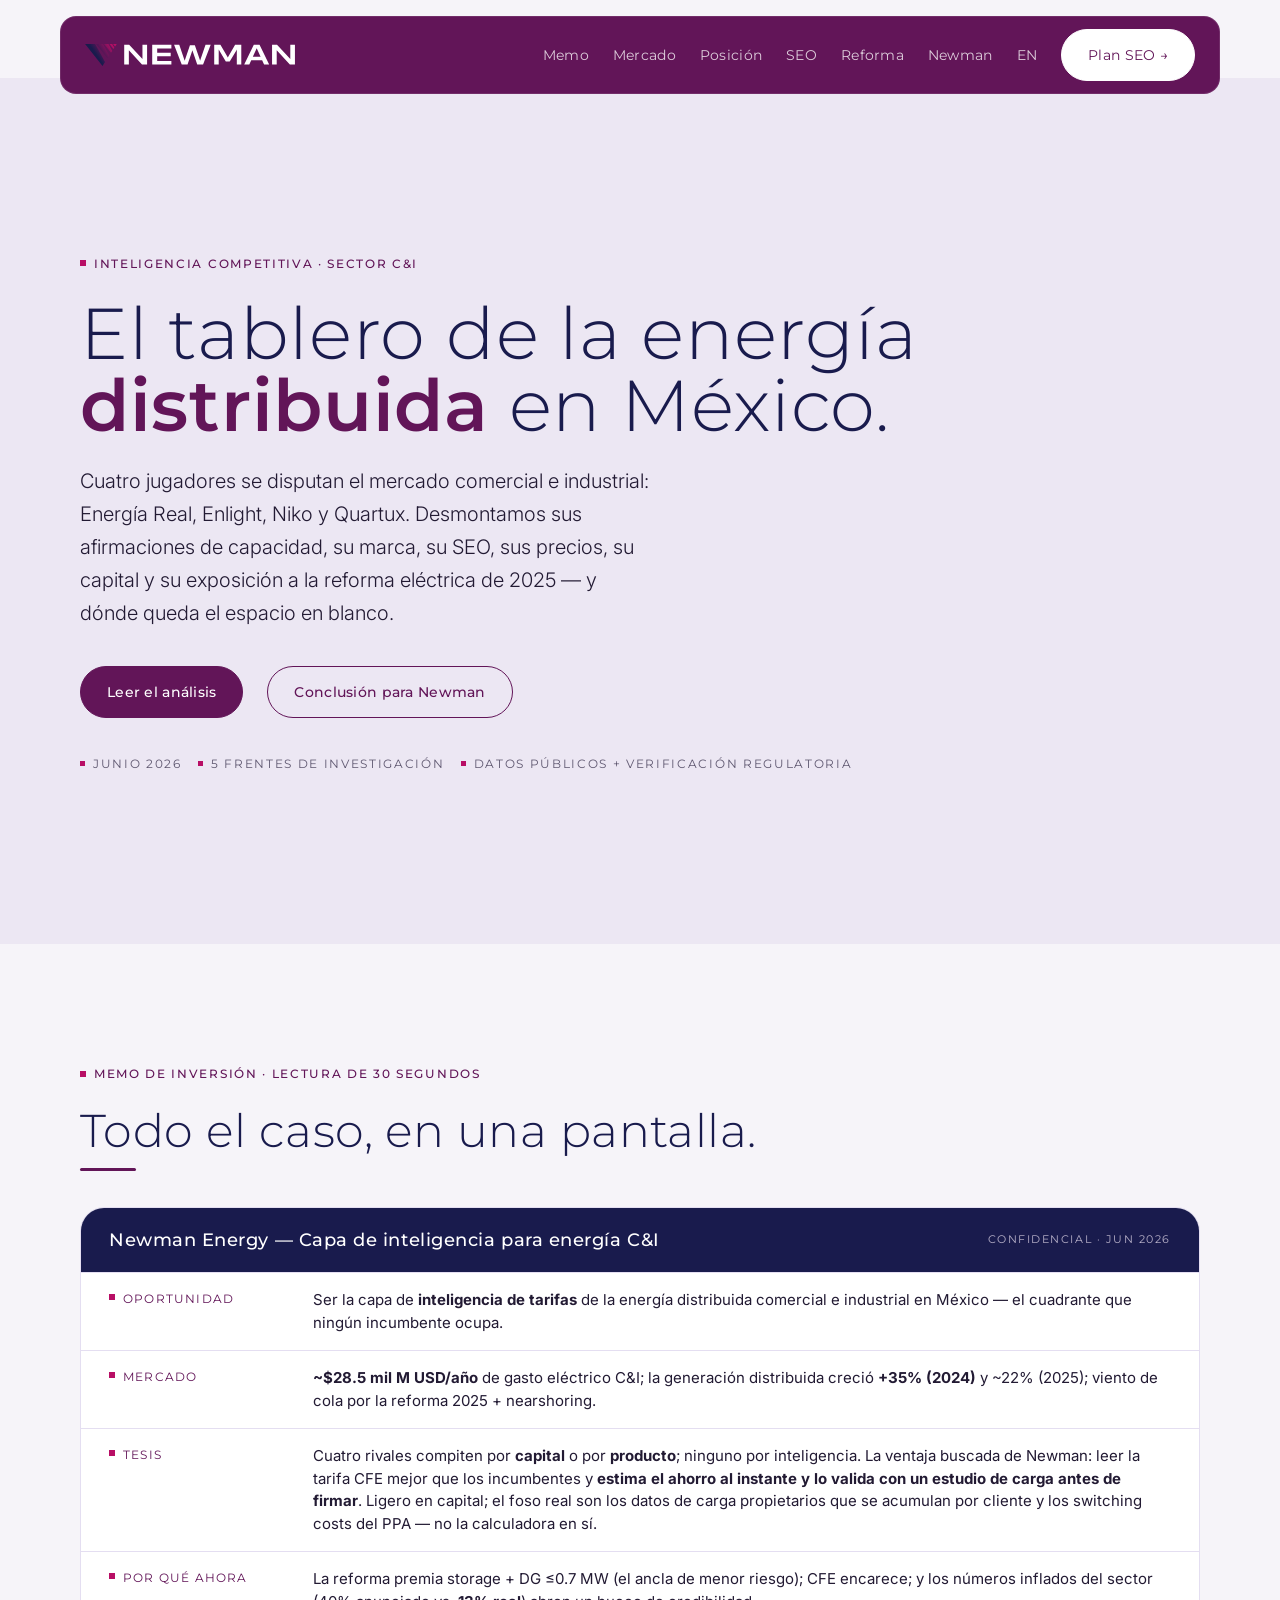
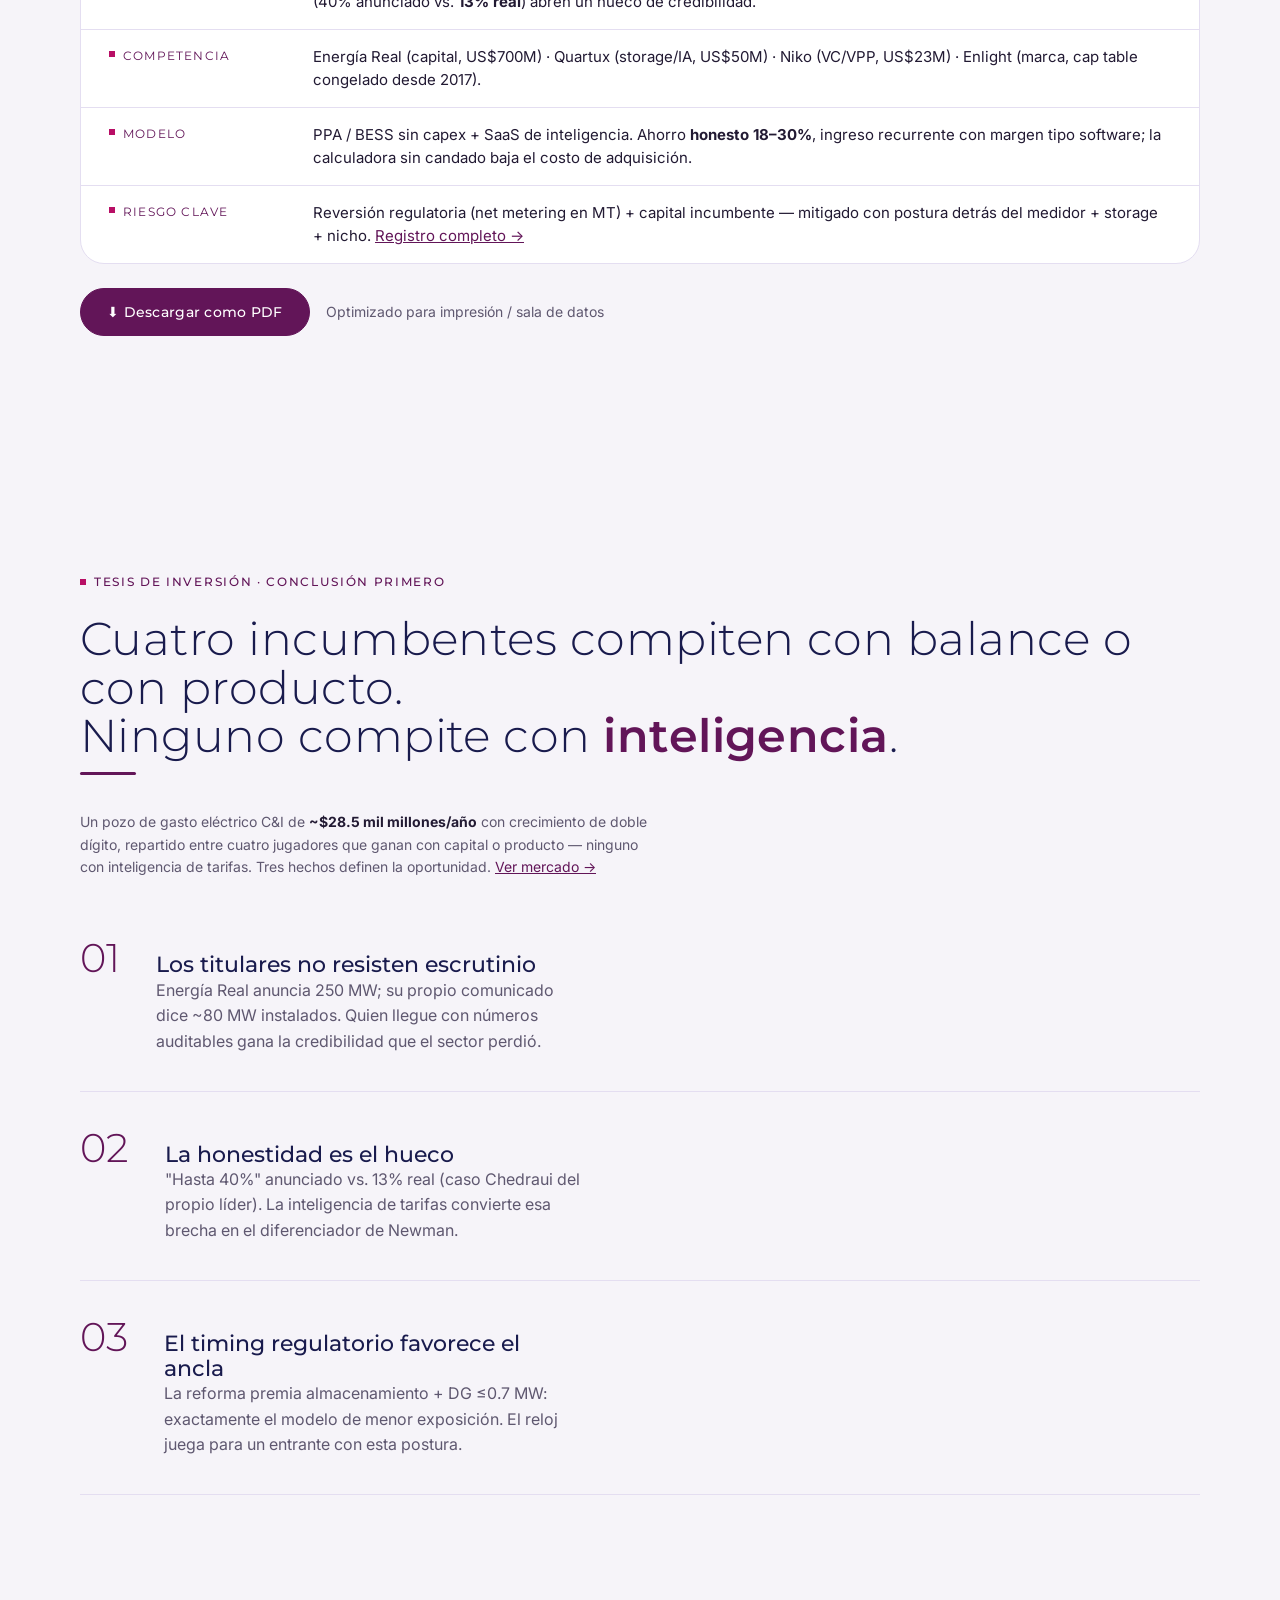
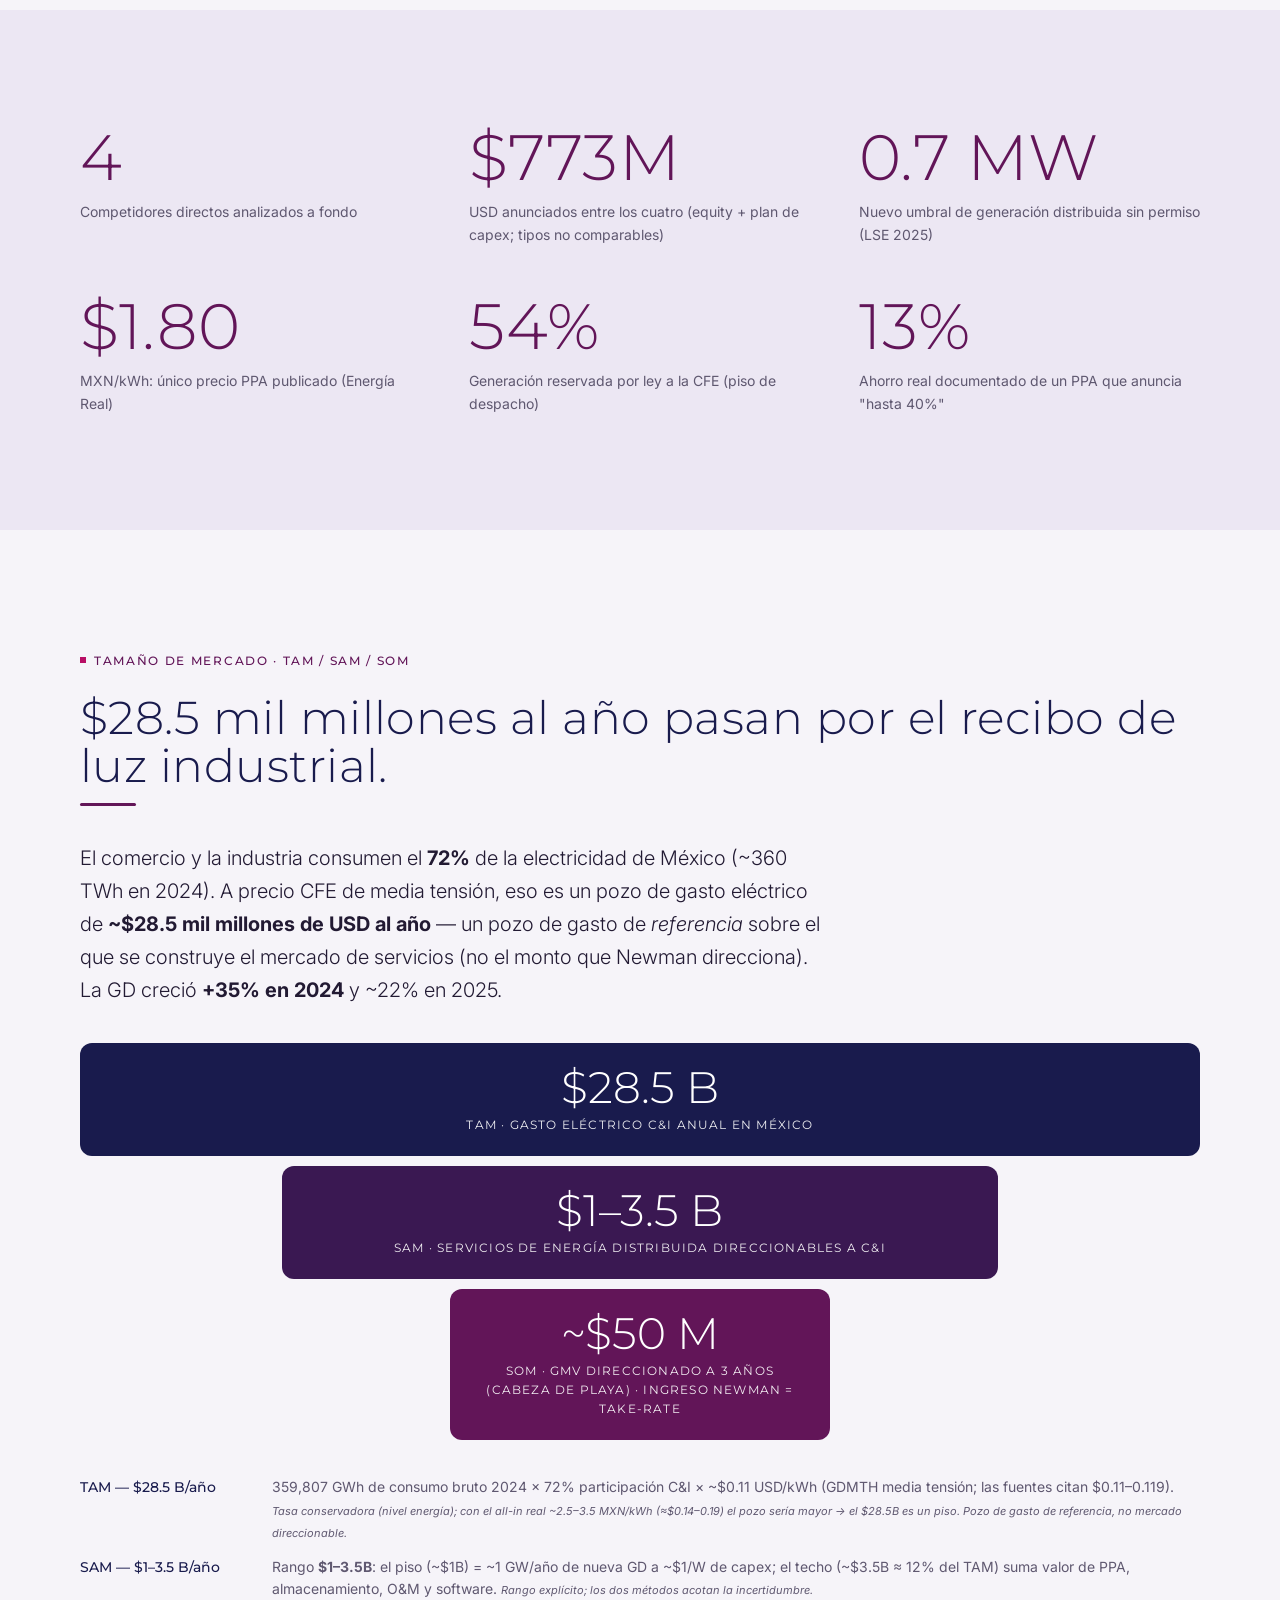
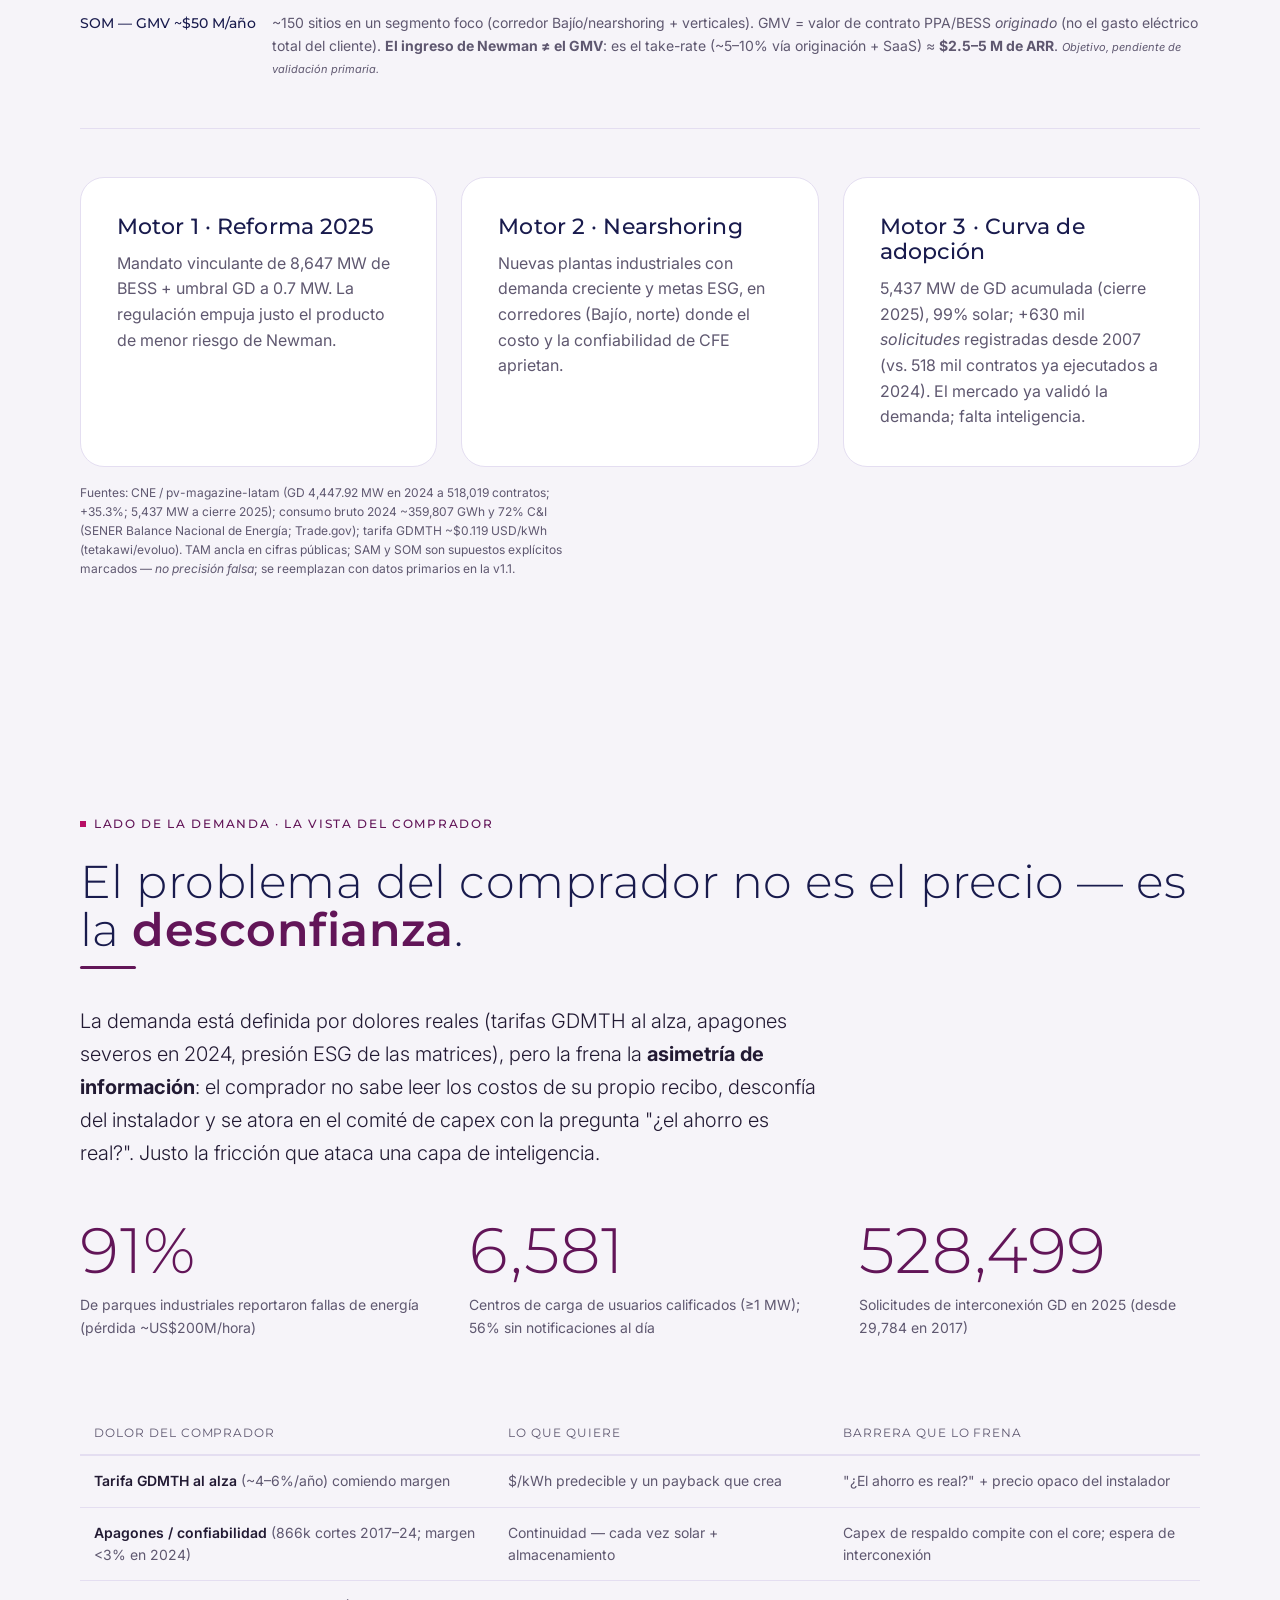
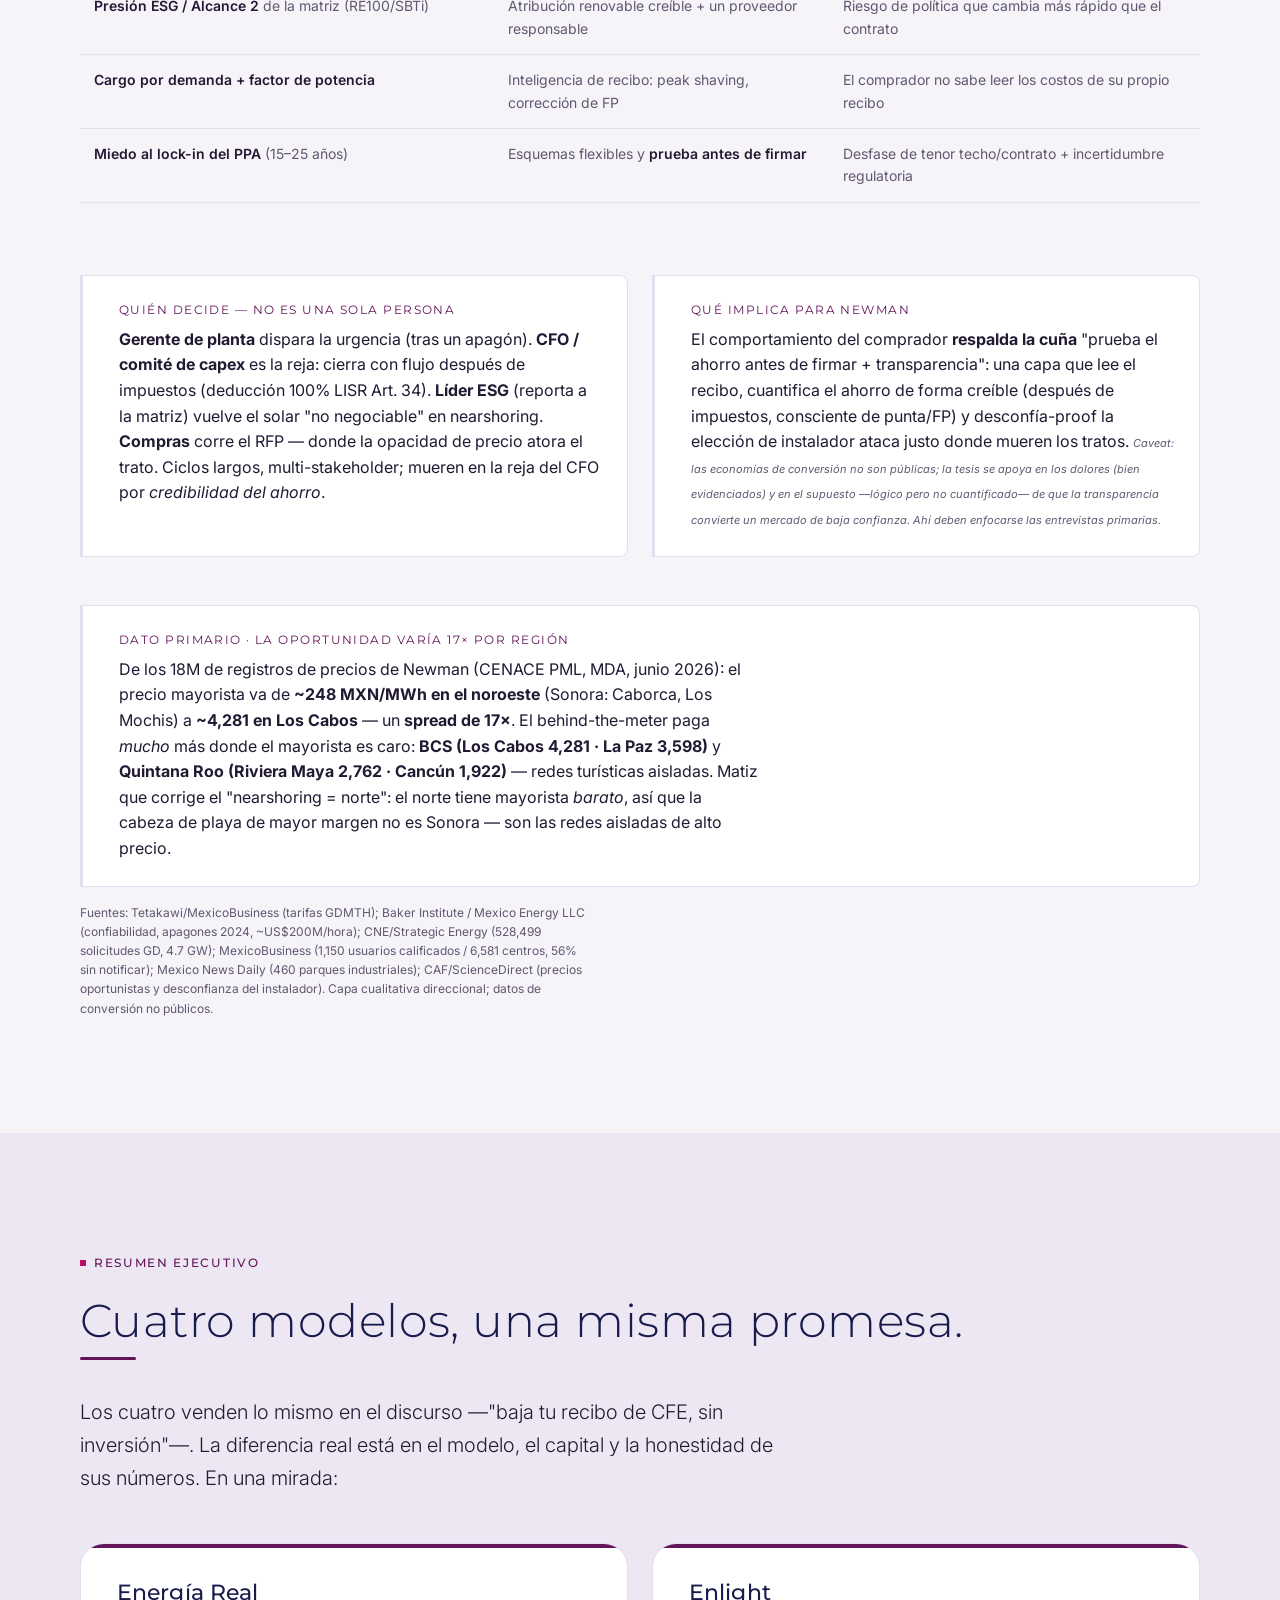
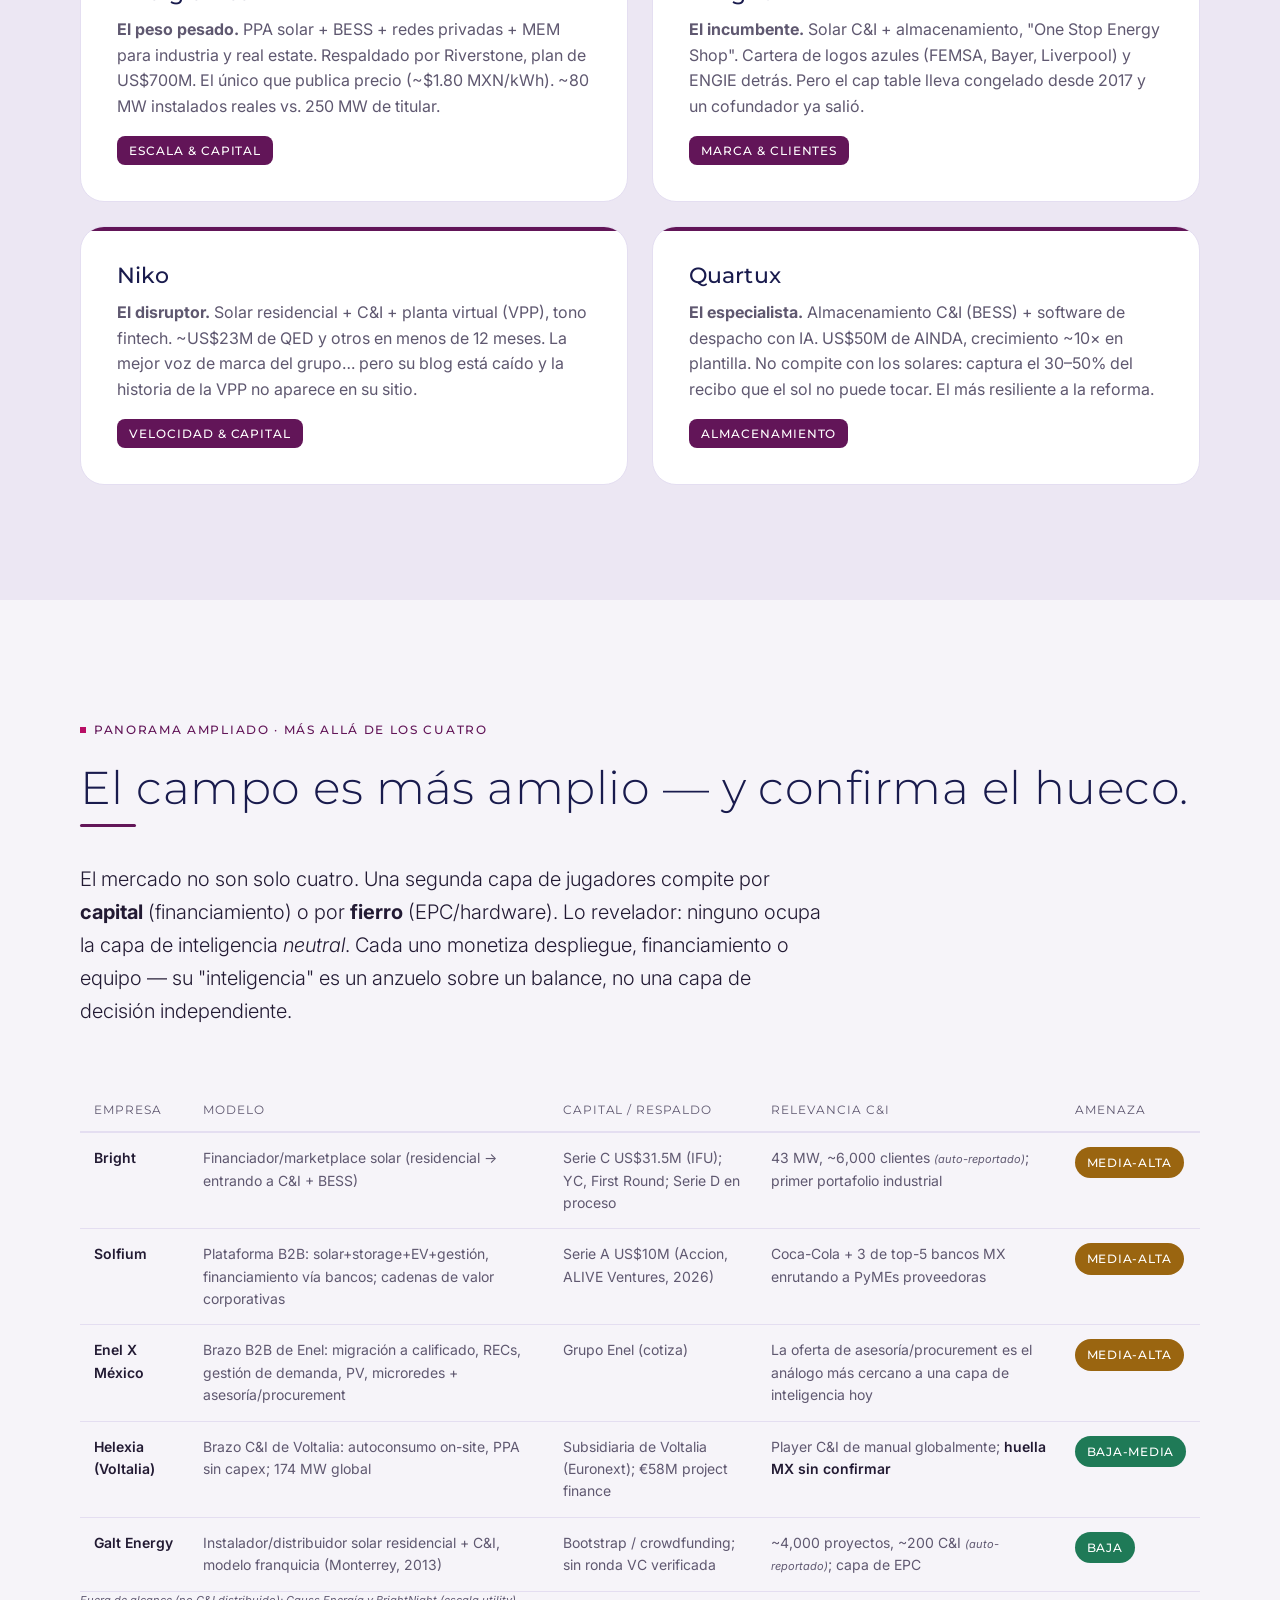
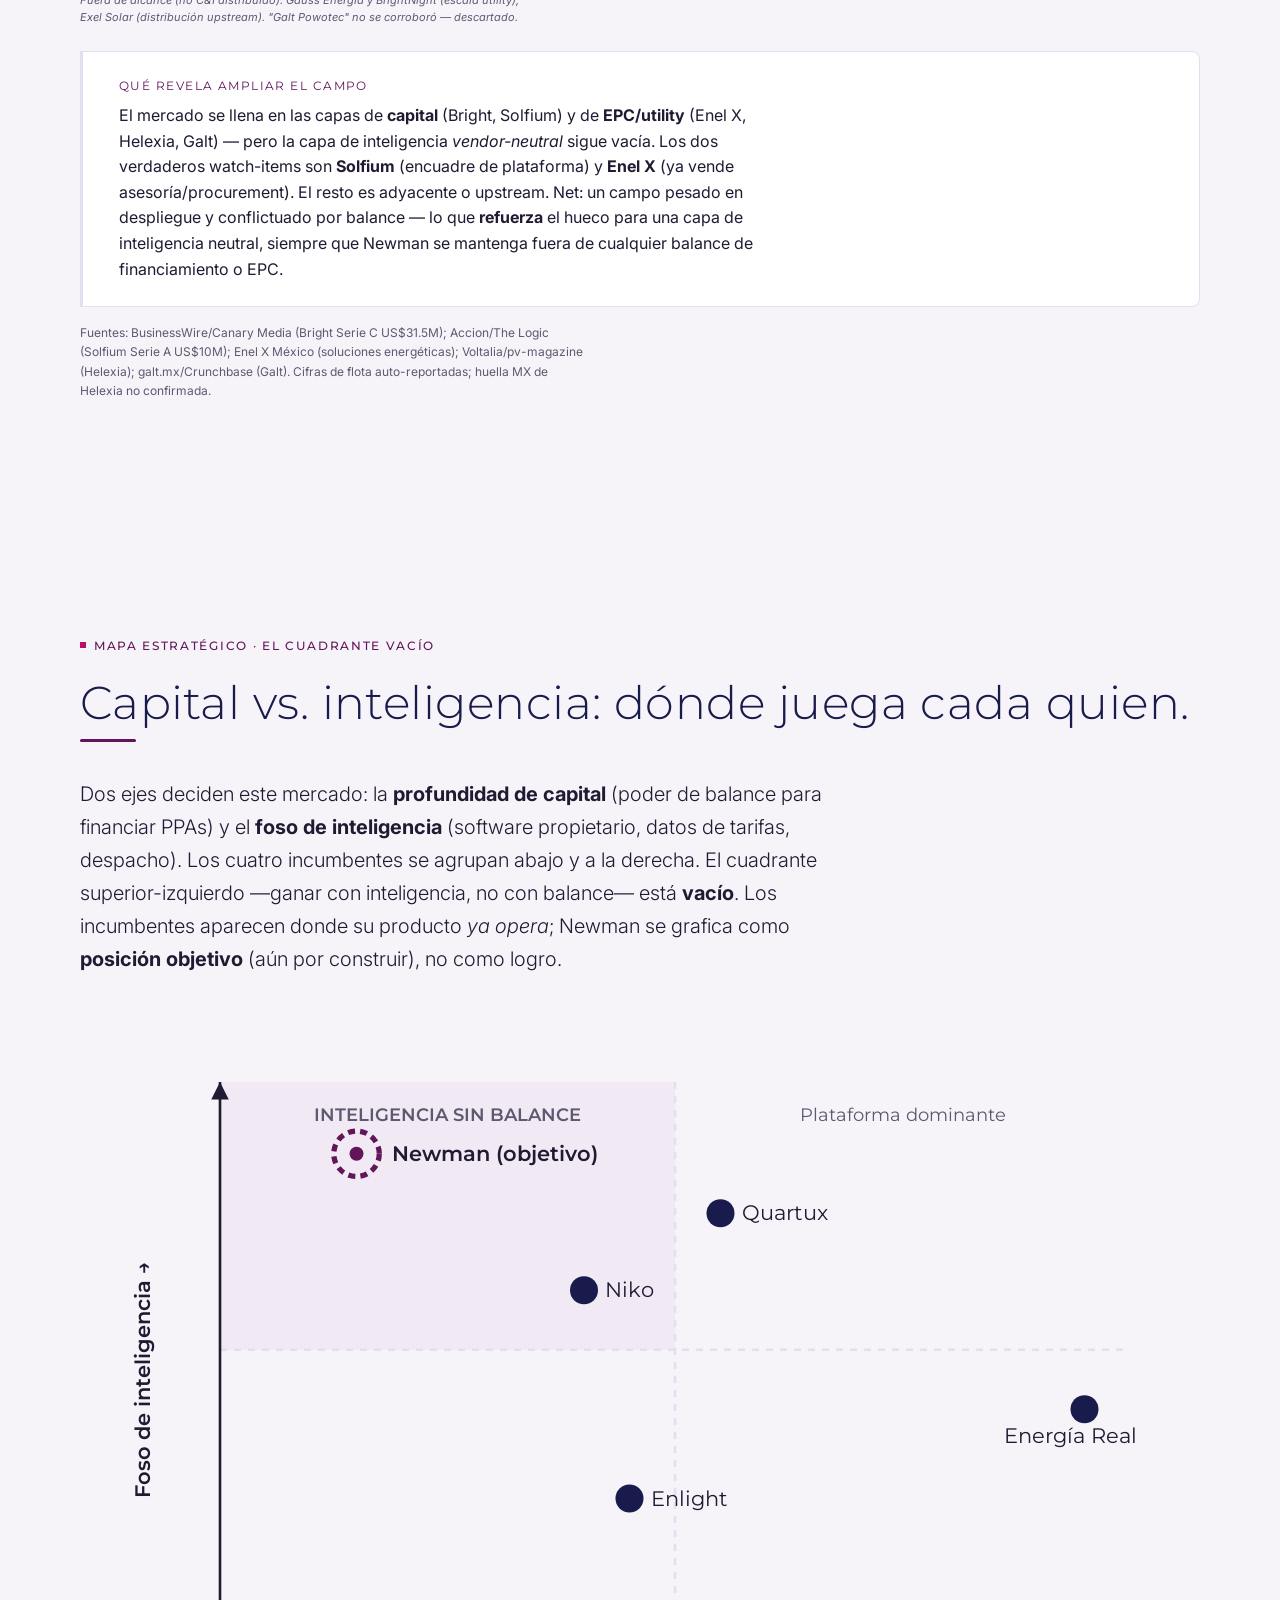
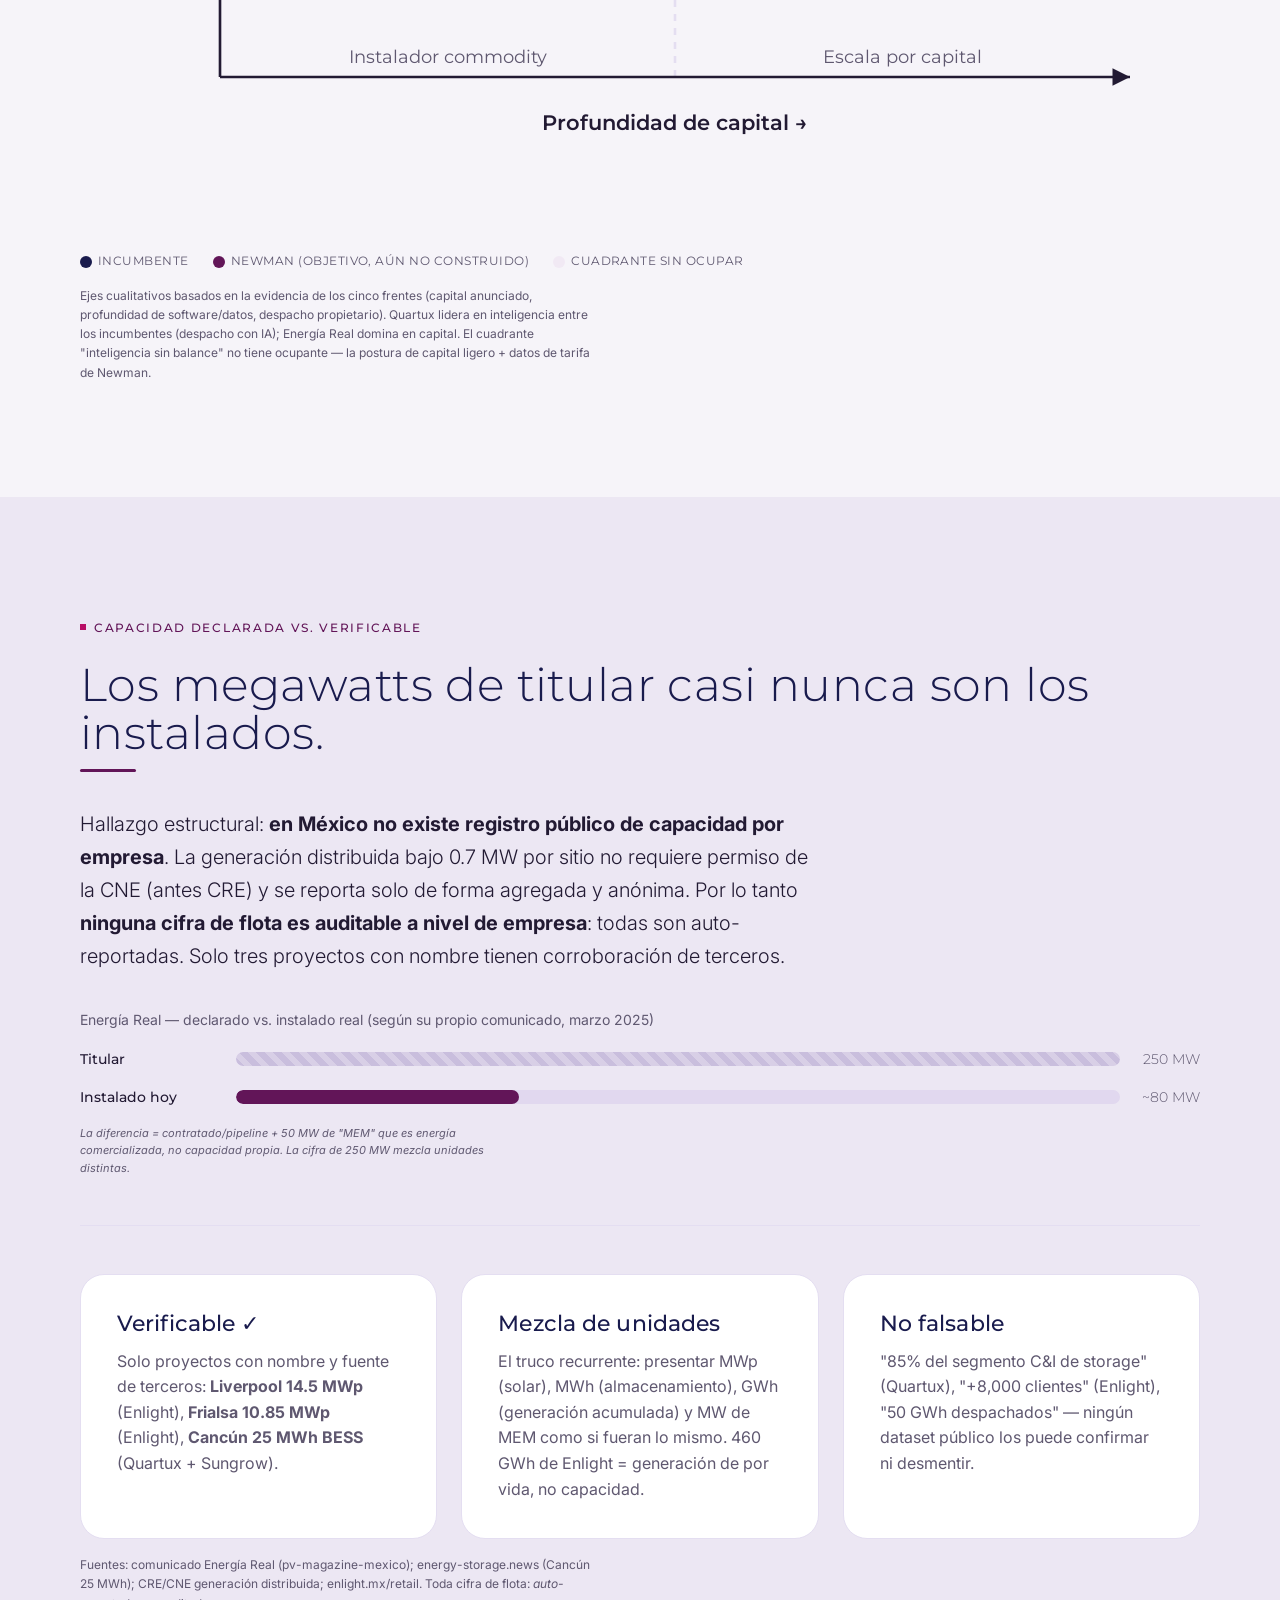
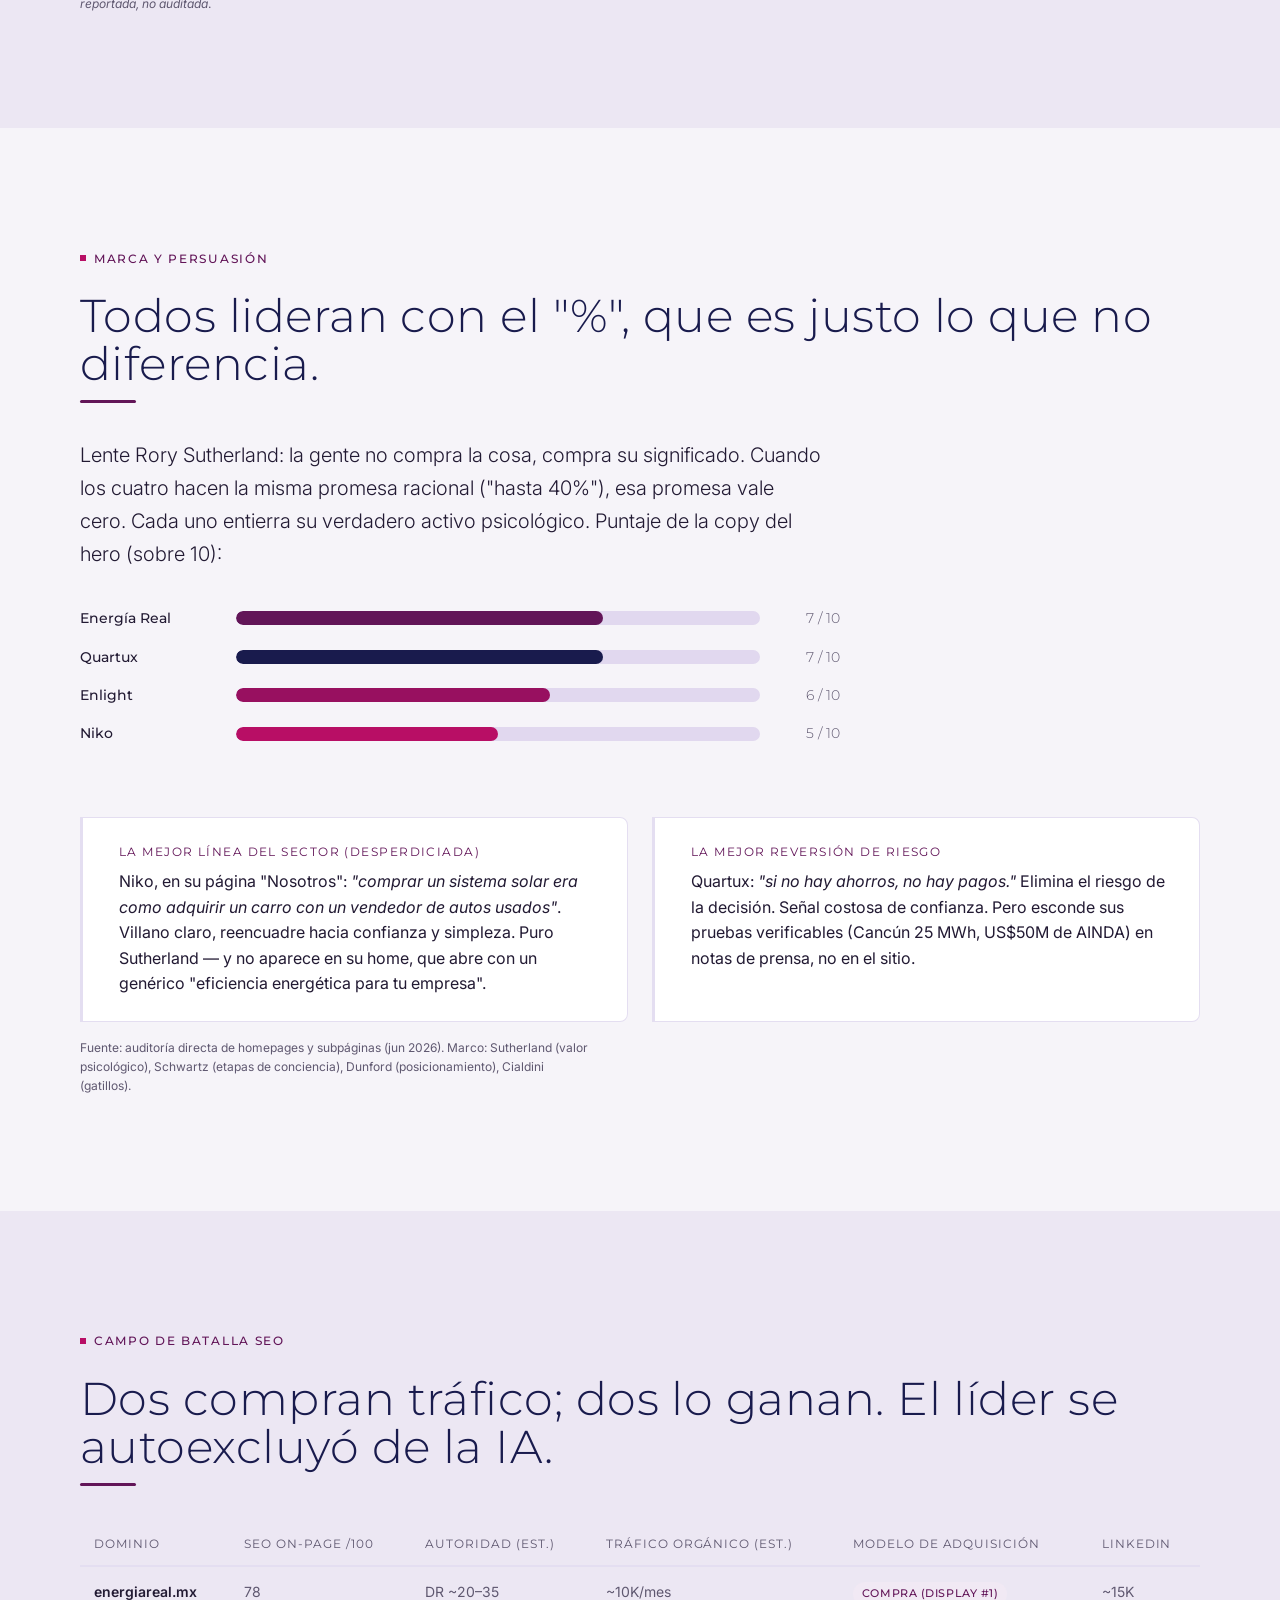
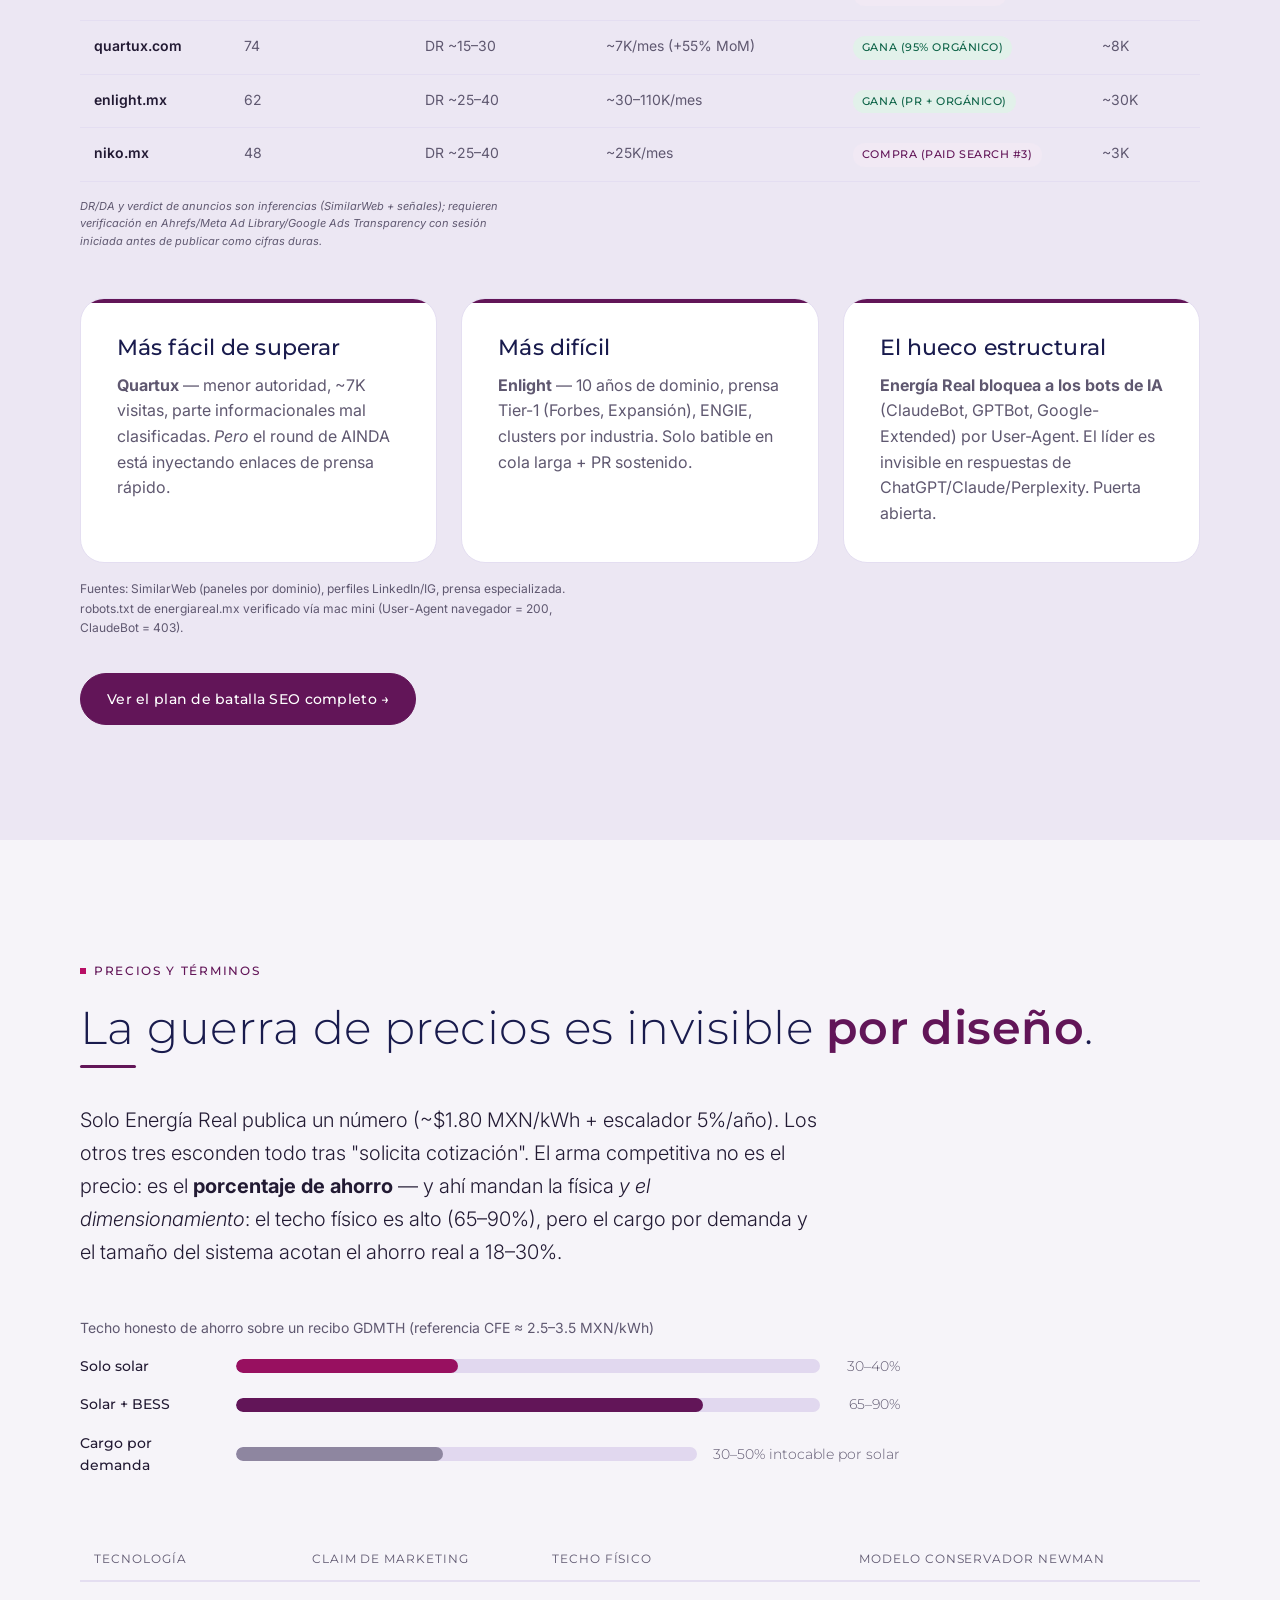
==== commit e7f0f9cc: "Iteration 25: collapse redundant Tesis prose (editor #1) (ES+EN) Removed the Tesis section's lead pa" ====
--- a/index.html
+++ b/index.html
@@ -241,19 +241,12 @@
     <p class="kicker">Tesis de inversión · Conclusión primero</p>
     <h2 class="h-lg">Cuatro incumbentes compiten con balance o con producto.<br>Ninguno compite con <b style="color:var(--accent);font-weight:var(--w-semi)">inteligencia</b>.</h2>
     <div class="section-rule"></div>
-    <div class="split">
-      <div>
-        <p class="lead">El mercado de energía distribuida comercial e industrial de México crece por dos fuerzas simultáneas —la reforma eléctrica de 2025 y el nearshoring— y se reparte entre cuatro jugadores que ganan con <strong>capital</strong> (Energía Real) o con <strong>producto</strong> (paneles, baterías). Hay un cuadrante vacío: nadie compite con la <strong>inteligencia de tarifas</strong>. Newman lo ocupa — leer el recibo y la tarifa de CFE mejor que cualquiera y <strong>probar el ahorro antes de que el cliente firme</strong>. Es una capa ligera en capital, defendible por datos y con el viento regulatorio a favor.</p>
-        <p class="muted" style="margin-top:var(--s-24)">Un pozo de gasto eléctrico C&I de <strong style="color:var(--text)">~$28.5 mil millones/año</strong> con crecimiento de doble dígito. <a href="#mercado" style="color:var(--accent)">Ver dimensionamiento TAM/SAM/SOM →</a></p>
-      </div>
-      <div>
-        <div class="principles" style="margin-top:0;border-top:0">
+    <p class="muted" style="max-width:64ch;margin-bottom:var(--s-36)">Un pozo de gasto eléctrico C&I de <strong style="color:var(--text)">~$28.5 mil millones/año</strong> con crecimiento de doble dígito, repartido entre cuatro jugadores que ganan con capital o producto — ninguno con inteligencia de tarifas. Tres hechos definen la oportunidad. <a href="#mercado" style="color:var(--accent)">Ver mercado →</a></p>
+        <div class="principles" style="border-top:0">
           <div class="principle" style="padding-top:0"><div class="idx">01</div><div><h3>Los titulares no resisten escrutinio</h3><p>Energía Real anuncia 250 MW; su propio comunicado dice ~80 MW instalados. Quien llegue con números auditables gana la credibilidad que el sector perdió.</p></div></div>
           <div class="principle"><div class="idx">02</div><div><h3>La honestidad es el hueco</h3><p>"Hasta 40%" anunciado vs. 13% real (caso Chedraui del propio líder). La inteligencia de tarifas convierte esa brecha en el diferenciador de Newman.</p></div></div>
           <div class="principle"><div class="idx">03</div><div><h3>El timing regulatorio favorece el ancla</h3><p>La reforma premia almacenamiento + DG ≤0.7 MW: exactamente el modelo de menor exposición. El reloj juega para un entrante con esta postura.</p></div></div>
         </div>
-      </div>
-    </div>
   </div>
 </section>
 
